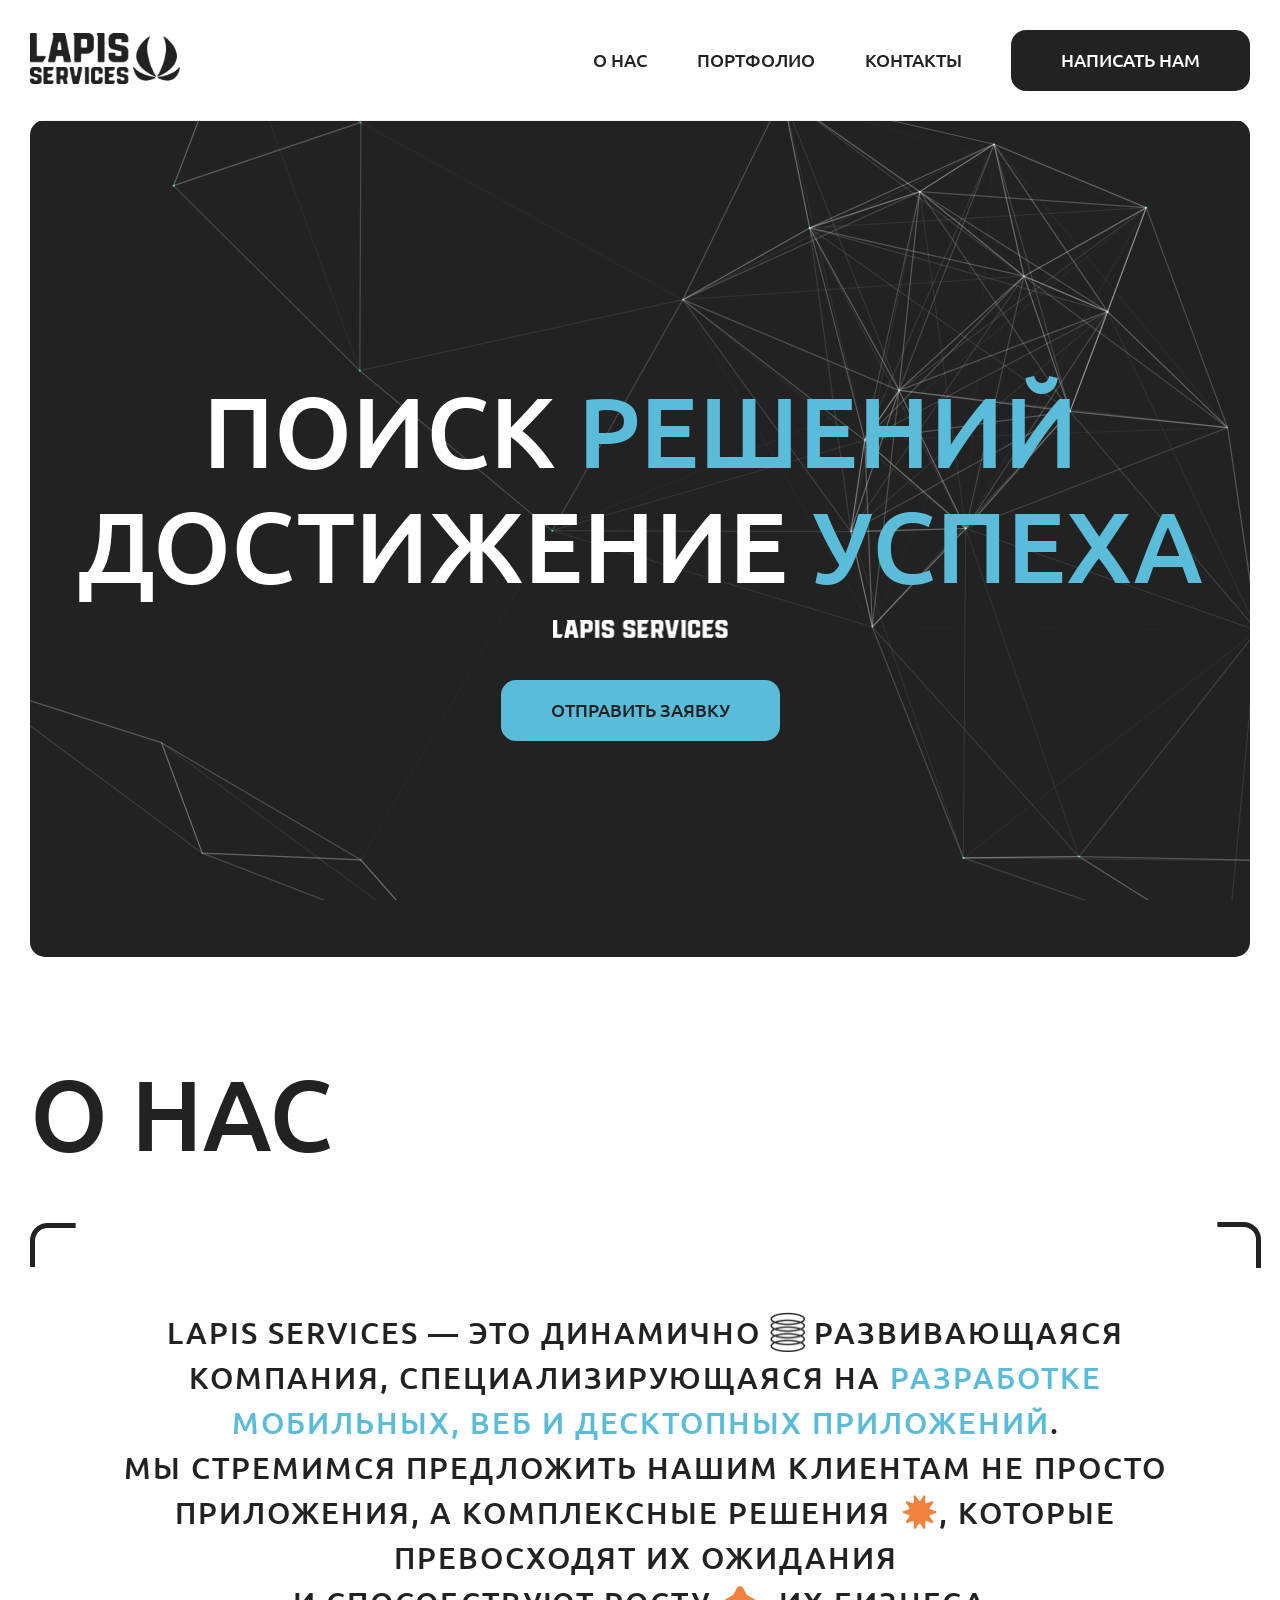
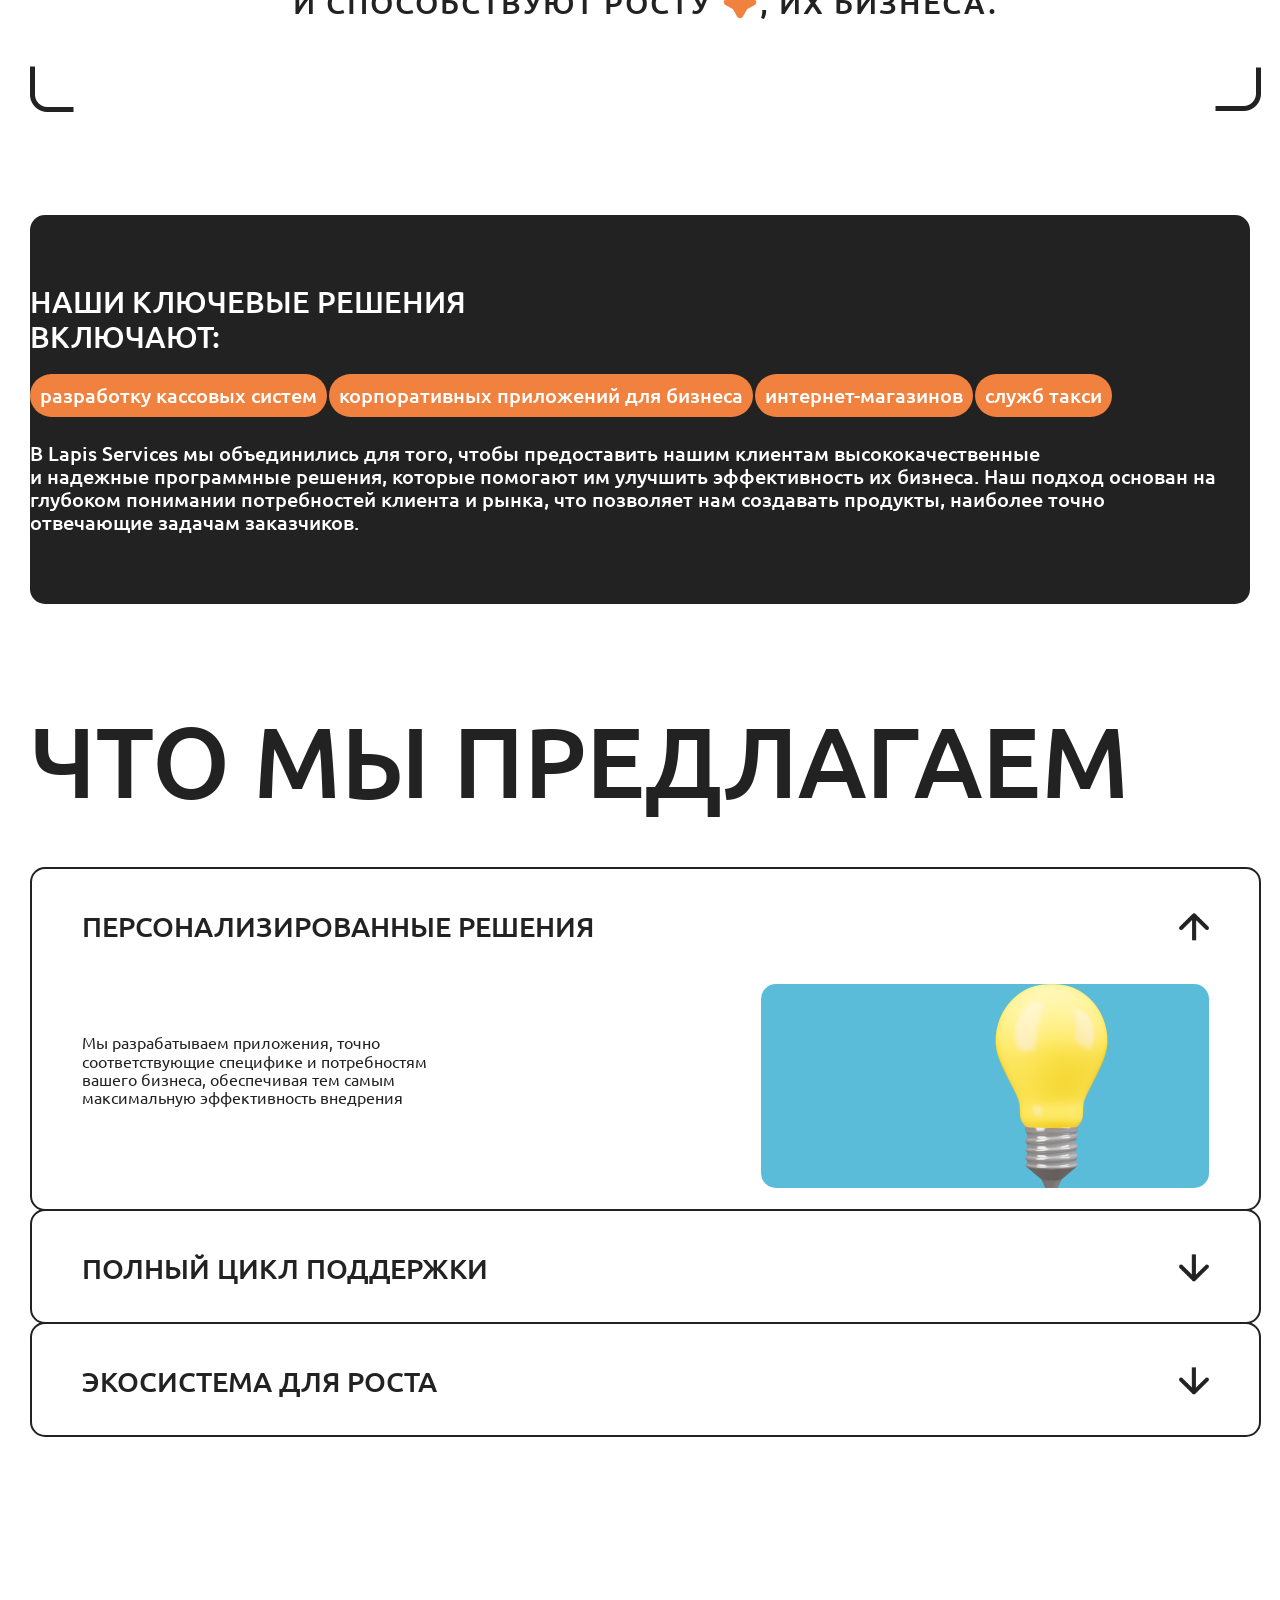
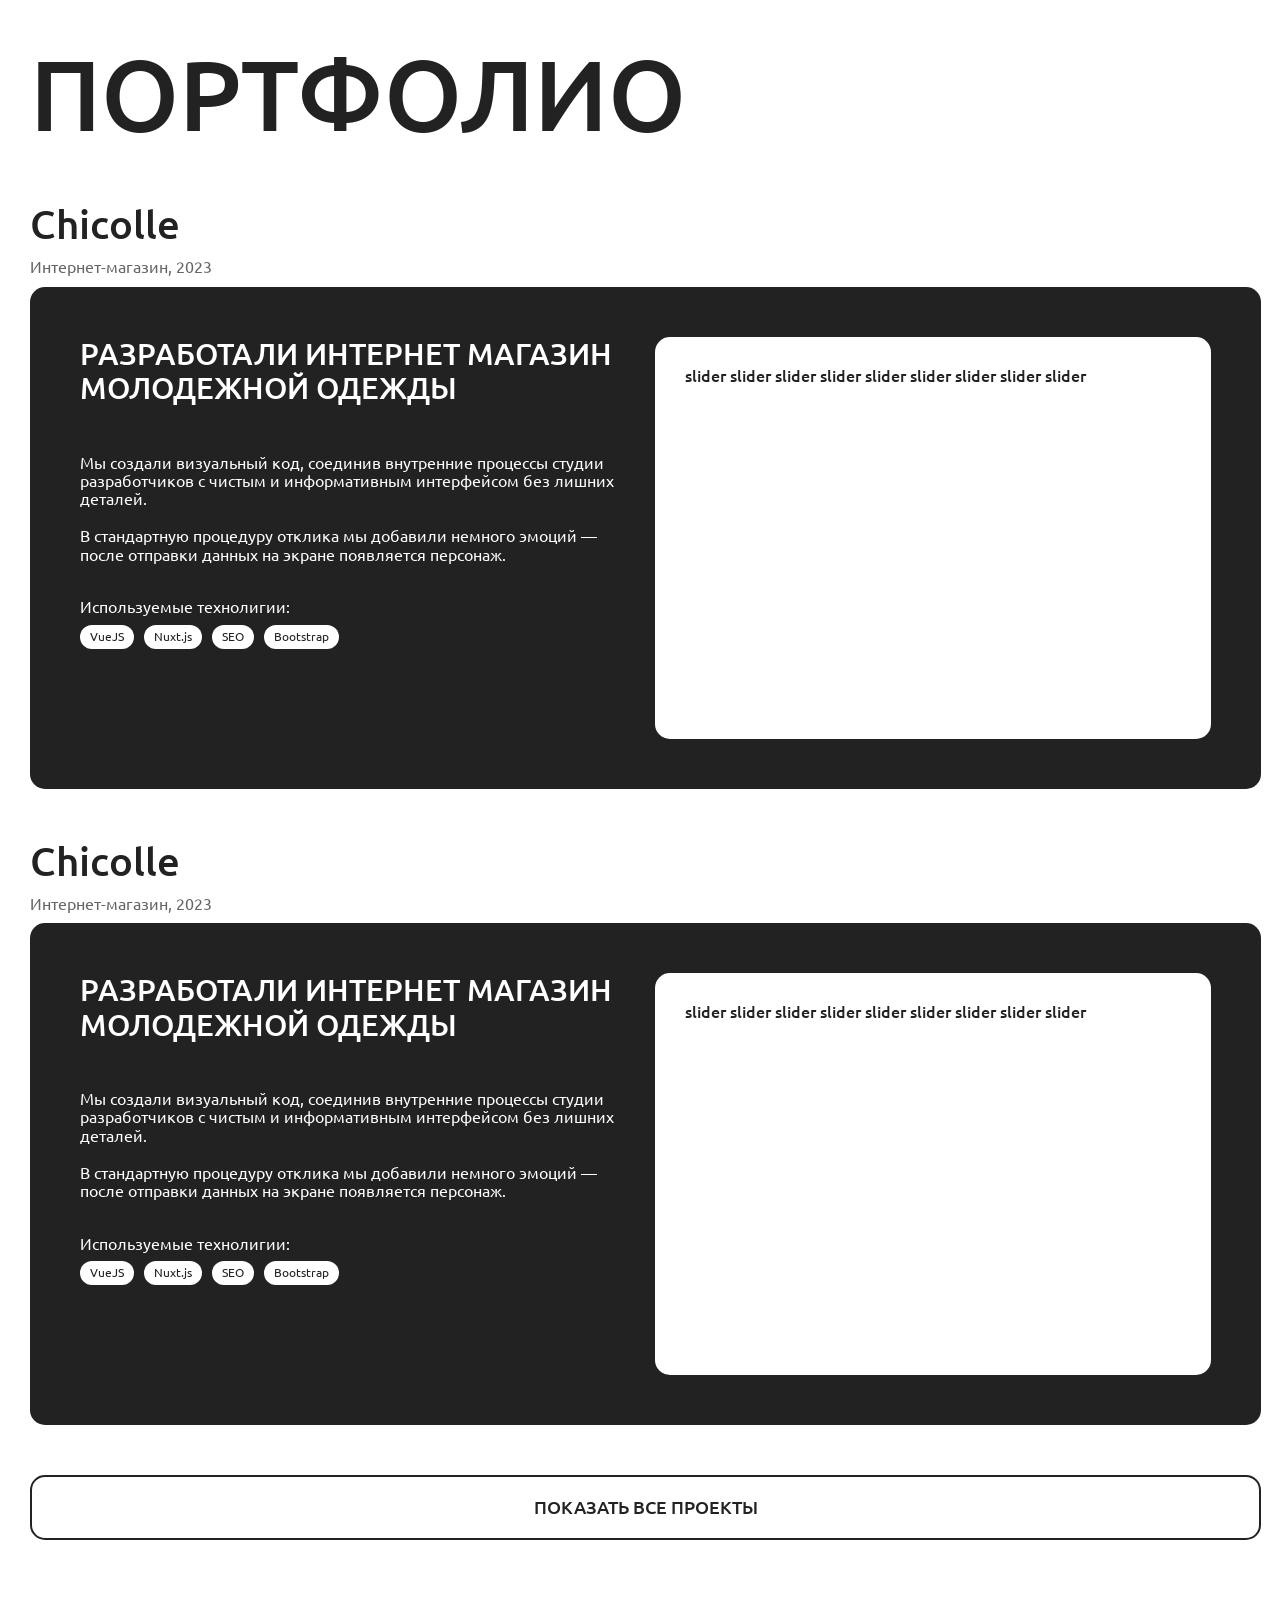
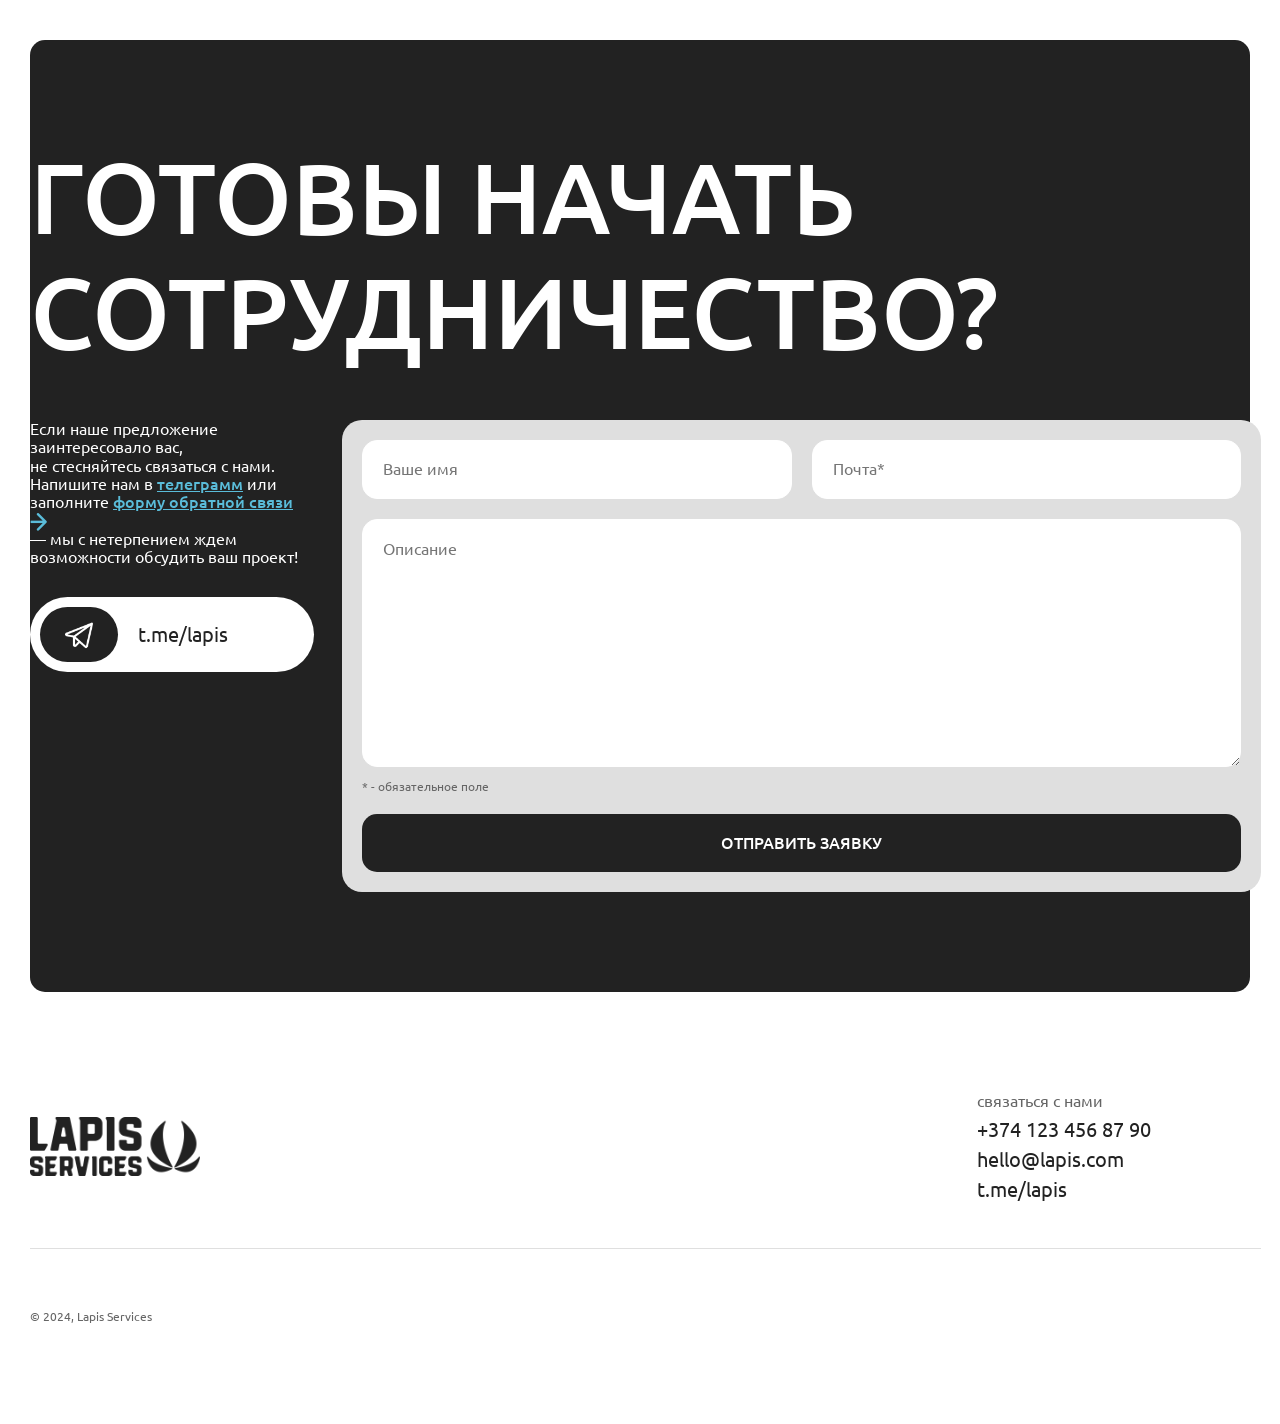
==== index.html @ fcab1139 "28.04.24" ====
<!DOCTYPE html>
<html lang="en">
<head>
    <meta charset="UTF-8">
    <title>Lapis Services</title>
    <link rel="stylesheet" href="css/index.css">
</head>
<body>
<div class="wrapper" id="wrapper">

    <header class="header" id="header">
        <figure>
            <img src="img/logo_black_big.png" alt="Logo" class="logo nav_li" id="logo" data-id-to-go="banner">
        </figure>

        <nav>
            <ul>
                <li class="nav_li" data-id-to-go="about">О НАС</li>
                <li class="nav_li" data-id-to-go="portfolio">ПОРТФОЛИО</li>
                <li class="nav_li" data-id-to-go="footer">КОНТАКТЫ</li>
                <li class="nav_li big" data-id-to-go="contact_us">НАПИСАТЬ НАМ</li>
            </ul>
        </nav>
    </header>

    <section class="banner" id="banner">
        <canvas id="nokey">
            Your Browser Don't Support Canvas, Please Download Chrome ^_^``
        </canvas>
        <div class="slogan_div">
            <span class="slogan">
                ПОИСК <span class="blue">РЕШЕНИЙ</span><br>ДОСТИЖЕНИЕ <span class="blue">УСПЕХА</span>
            </span>
        </div>
        <div id="small_logo" class="small_logo">
            <img src="img/logo_black_small.png" alt="">
        </div>
        <div id="send_request" class="send_request nav_li" data-id-to-go="contact_us">
            ОТПРАВИТЬ ЗАЯВКУ
        </div>
    </section>

    <section class="about" id="about">
        <div class="container">
            <p class="section_title">О НАС</p>
            <img src="img/borders_top.png" alt="" class="about_borders">
            <p class="about_text">
                Lapis Services — это динамично
                <img src="img/icon_3.png" alt="">
                развивающаяся компания, специализирующаяся на
                <span>разработке мобильных, веб и десктопных приложений</span>.
                <br>
                мы стремимся предложить нашим клиентам не просто приложения, а комплексные решения
                <img src="img/icon_2.png" alt="">,
                которые превосходят их ожидания
                <br>
                и способствуют росту
                <img src="img/icon_1.png" alt="">,
                их бизнеса.
            </p>
            <img src="img/borders_bottom.png" alt="" class="about_borders">
        </div>
    </section>

    <section class="about_tags" id="about_tags">
        <div class="container">
            <p class="about_tags_title">НАШИ КЛЮЧЕВЫЕ РЕШЕНИЯ <br>ВКЛЮЧАЮТ:</p>
            <div class="tags">
                <div class="tag">разработку кассовых систем</div>
                <div class="tag">корпоративных приложений для бизнеса</div>
                <div class="tag">интернет-магазинов</div>
                <div class="tag">служб такси</div>
            </div>
            <p class="about_tags_text">
                В Lapis Services мы объединились для того, чтобы предоставить нашим клиентам высококачественные<br>
                и надежные программные решения, которые помогают им улучшить эффективность их бизнеса. Наш подход основан на<br>
                глубоком понимании потребностей клиента и рынка, что позволяет нам создавать продукты, наиболее точно<br>
                отвечающие задачам заказчиков.
            </p>
        </div>
    </section>

    <section class="we_offer" id="we_offer">
        <div class="container">
            <p class="section_title">ЧТО МЫ ПРЕДЛАГАЕМ</p>
            <div class="accordion">

                <div class="accordion_item open">
                    <div class="accordion_item_header">
                        <p class="accordion_item_title">ПЕРСОНАЛИЗИРОВАННЫЕ РЕШЕНИЯ</p>
                        <img class="accordion_item_arrow" src="img/arrow_right.png" alt=">">
                    </div>
                    <div class="accordion_item_inner">
                        <p class="accordion_item_inner_text">
                            Мы разрабатываем приложения, точно соответствующие специфике
                            и потребностям вашего бизнеса, обеспечивая тем
                            самым максимальную эффективность внедрения
                        </p>
                        <div class="accordion_item_image">
                            <img src="img/offer_1.png" alt="">
                        </div>
                    </div>
                </div>
                <div class="accordion_item">
                    <div class="accordion_item_header">
                        <p class="accordion_item_title">ПОЛНЫЙ ЦИКЛ ПОДДЕРЖКИ</p>
                        <img class="accordion_item_arrow" src="img/arrow_right.png" alt=">">
                    </div>
                    <div class="accordion_item_inner">
                        <p class="accordion_item_inner_text">
                            От идеи до постоянной технической поддержки и обновлений – мы
                            с вами на каждом этапе вашего пути
                        </p>
                        <div class="accordion_item_image">
                            <img src="img/offer_2.png" alt="">
                        </div>
                    </div>
                </div>
                <div class="accordion_item">
                    <div class="accordion_item_header">
                        <p class="accordion_item_title">ЭКОСИСТЕМА ДЛЯ РОСТА</p>
                        <img class="accordion_item_arrow" src="img/arrow_right.png" alt=">">
                    </div>
                    <div class="accordion_item_inner">
                        <p class="accordion_item_inner_text">
                            Мы не просто создаем программное обеспечение; мы строим экосистемы,
                            которые поддерживают все аспекты вашего бизнеса, включая
                            интеграцию с другими сервисами и платформами
                        </p>
                        <div class="accordion_item_image">
                            <img src="img/offer_3.png" alt="">
                        </div>
                    </div>
                </div>

            </div>
        </div>
    </section>

    <section class="portfolio" id="portfolio">
        <div class="container">
            <p class="section_title">ПОРТФОЛИО</p>

            <div class="portfolio_item">
                <p class="project_title">Chicolle</p>
                <p class="project_second_title">Интернет-магазин, 2023</p>
                <div class="project_block">
                    <div class="project_block_left">
                        <p class="project_block_title">РАЗРАБОТАЛИ ИНТЕРНЕТ МАГАЗИН МОЛОДЕЖНОЙ ОДЕЖДЫ</p>
                        <p class="project_block_description">
                            Мы создали визуальный код, соединив внутренние процессы студии разработчиков с
                            чистым и информативным интерфейсом без лишних деталей.<br><br>
                            В стандартную процедуру отклика мы добавили немного эмоций — после отправки
                            данных на экране появляется персонаж.<br><br>
                        </p>
                        <p class="project_techs_title">
                            Используемые технолигии:
                        </p>
                        <div class="project_techs">
                            <div class="project_techs_item">VueJS</div>
                            <div class="project_techs_item">Nuxt.js</div>
                            <div class="project_techs_item">SEO</div>
                            <div class="project_techs_item">Bootstrap</div>
                        </div>
                    </div>
                    <div class="project_block_right">
                        <div class="slider">slider slider slider slider slider slider slider slider slider </div>
                    </div>
                </div>
            </div>
            <div class="portfolio_item">
                <p class="project_title">Chicolle</p>
                <p class="project_second_title">Интернет-магазин, 2023</p>
                <div class="project_block">
                    <div class="project_block_left">
                        <p class="project_block_title">РАЗРАБОТАЛИ ИНТЕРНЕТ МАГАЗИН МОЛОДЕЖНОЙ ОДЕЖДЫ</p>
                        <p class="project_block_description">
                            Мы создали визуальный код, соединив внутренние процессы студии разработчиков с
                            чистым и информативным интерфейсом без лишних деталей.<br><br>
                            В стандартную процедуру отклика мы добавили немного эмоций — после отправки
                            данных на экране появляется персонаж.<br><br>
                        </p>
                        <p class="project_techs_title">
                            Используемые технолигии:
                        </p>
                        <div class="project_techs">
                            <div class="project_techs_item">VueJS</div>
                            <div class="project_techs_item">Nuxt.js</div>
                            <div class="project_techs_item">SEO</div>
                            <div class="project_techs_item">Bootstrap</div>
                        </div>
                    </div>
                    <div class="project_block_right">
                        <div class="slider">slider slider slider slider slider slider slider slider slider </div>
                    </div>
                </div>
            </div>

            <div class="hidden_portfolio_items" id="hidden_portfolio_items">
                <div class="portfolio_item">
                    <p class="project_title">Chicolle</p>
                    <p class="project_second_title">Интернет-магазин, 2023</p>
                    <div class="project_block">
                        <div class="project_block_left">
                            <p class="project_block_title">РАЗРАБОТАЛИ ИНТЕРНЕТ МАГАЗИН МОЛОДЕЖНОЙ ОДЕЖДЫ</p>
                            <p class="project_block_description">
                                Мы создали визуальный код, соединив внутренние процессы студии разработчиков с
                                чистым и информативным интерфейсом без лишних деталей.<br><br>
                                В стандартную процедуру отклика мы добавили немного эмоций — после отправки
                                данных на экране появляется персонаж.<br><br>
                            </p>
                            <p class="project_techs_title">
                                Используемые технолигии:
                            </p>
                            <div class="project_techs">
                                <div class="project_techs_item">VueJS</div>
                                <div class="project_techs_item">Nuxt.js</div>
                                <div class="project_techs_item">SEO</div>
                                <div class="project_techs_item">Bootstrap</div>
                            </div>
                        </div>
                        <div class="project_block_right">
                            <div class="slider">slider slider slider slider slider slider slider slider slider </div>
                        </div>
                    </div>
                </div>
                <div class="portfolio_item">
                    <p class="project_title">Chicolle</p>
                    <p class="project_second_title">Интернет-магазин, 2023</p>
                    <div class="project_block">
                        <div class="project_block_left">
                            <p class="project_block_title">РАЗРАБОТАЛИ ИНТЕРНЕТ МАГАЗИН МОЛОДЕЖНОЙ ОДЕЖДЫ</p>
                            <p class="project_block_description">
                                Мы создали визуальный код, соединив внутренние процессы студии разработчиков с
                                чистым и информативным интерфейсом без лишних деталей.<br><br>
                                В стандартную процедуру отклика мы добавили немного эмоций — после отправки
                                данных на экране появляется персонаж.<br><br>
                            </p>
                            <p class="project_techs_title">
                                Используемые технолигии:
                            </p>
                            <div class="project_techs">
                                <div class="project_techs_item">VueJS</div>
                                <div class="project_techs_item">Nuxt.js</div>
                                <div class="project_techs_item">SEO</div>
                                <div class="project_techs_item">Bootstrap</div>
                            </div>
                        </div>
                        <div class="project_block_right">
                            <div class="slider">slider slider slider slider slider slider slider slider slider </div>
                        </div>
                    </div>
                </div>
                <div class="portfolio_item">
                    <p class="project_title">Chicolle</p>
                    <p class="project_second_title">Интернет-магазин, 2023</p>
                    <div class="project_block">
                        <div class="project_block_left">
                            <p class="project_block_title">РАЗРАБОТАЛИ ИНТЕРНЕТ МАГАЗИН МОЛОДЕЖНОЙ ОДЕЖДЫ</p>
                            <p class="project_block_description">
                                Мы создали визуальный код, соединив внутренние процессы студии разработчиков с
                                чистым и информативным интерфейсом без лишних деталей.<br><br>
                                В стандартную процедуру отклика мы добавили немного эмоций — после отправки
                                данных на экране появляется персонаж.<br><br>
                            </p>
                            <p class="project_techs_title">
                                Используемые технолигии:
                            </p>
                            <div class="project_techs">
                                <div class="project_techs_item">VueJS</div>
                                <div class="project_techs_item">Nuxt.js</div>
                                <div class="project_techs_item">SEO</div>
                                <div class="project_techs_item">Bootstrap</div>
                            </div>
                        </div>
                        <div class="project_block_right">
                            <div class="slider">slider slider slider slider slider slider slider slider slider </div>
                        </div>
                    </div>
                </div>
            </div>

            <div class="show_all_btn" id="show_all_btn">
                ПОКАЗАТЬ ВСЕ ПРОЕКТЫ
            </div>
        </div>
    </section>

    <section class="contact_us" id="contact_us">
        <div class="container">
            <p class="section_title">ГОТОВЫ НАЧАТЬ СОТРУДНИЧЕСТВО?</p>

            <form action="/" id="contact_us_form">

                <div class="form_inner">
                    <div class="form_left">
                        <p class="form_text">
                            Если наше предложение заинтересовало вас,
                            <br>не стесняйтесь связаться с нами. Напишите нам в
                            <label for="telegram_btn">телеграмм</label>
                            или заполните
                            <label for="name">
                                форму обратной связи
                                <img class="form_arrow" src="img/right_blue_small_arrow.png" alt=">">
                            </label>
                            <br> — мы с нетерпением ждем возможности обсудить ваш проект!
                        </p>

                        <button type="button" id="telegram_btn" class="telegram_btn">
                            <div class="tg_logo_div">
                                <img src="img/tg.png" alt="Tg">
                            </div>
                            <span>t.me/lapis</span>
                        </button>
                    </div>

                    <div class="form_right">
                        <div class="inputs_row">
                            <input type="text" name="name" id="name" placeholder="Ваше имя">
                            <input type="text" name="email" id="email" placeholder="Почта*">
                        </div>
                        <textarea type="text" id="description" placeholder="Описание"></textarea>
                        <p class="inputs_description">* - обязательное поле</p>
                        <div class="submit_btn">ОТПРАВИТЬ ЗАЯВКУ</div>
                    </div>
                </div>

            </form>
        </div>
    </section>

    <footer class="footer" id="footer">
        <div class="container">
            <div class="footer_row">
                <img src="img/logo_black_big.png" alt="Logo" class="footer_logo">
                <div class="contact_block">
                    <p class="contact_title">связаться с нами</p>
                    <p class="contact_item">+374 123 456 87 90</p>
                    <p class="contact_item">hello@lapis.com</p>
                    <p class="contact_item">t.me/lapis</p>
                </div>
            </div>
            <div class="line"></div>
            <div class="footer_row">
                <p class="caption_text">© 2024, Lapis Services</p>
            </div>
        </div>
    </footer>

</div>
<script src="js/banner_background.js"></script>
<script src="js/script.js"></script>
</body>
</html>
---- css/index.css ----
@font-face {
  font-family: "Ubuntu-Bold";
  src: url("../webfonts/Ubuntu-Bold.eot");
  src: url("../webfonts/Ubuntu-Bold.eot?#iefix") format("embedded-opentype"), url("../webfonts/Ubuntu-Bold.woff2") format("woff2"), url("../webfonts/Ubuntu-Bold.woff") format("woff"), url("../webfonts/Ubuntu-Bold.ttf") format("truetype"), url("../webfonts/Ubuntu-Bold.svg#Ubuntu-Bold") format("svg");
  font-weight: 700;
  font-style: normal;
  font-display: swap;
}
@font-face {
  font-family: "Ubuntu-Medium";
  src: url("../webfonts/Ubuntu-Medium.eot");
  src: url("../webfonts/Ubuntu-Medium.eot?#iefix") format("embedded-opentype"), url("../webfonts/Ubuntu-Medium.woff2") format("woff2"), url("../webfonts/Ubuntu-Medium.woff") format("woff"), url("../webfonts/Ubuntu-Medium.ttf") format("truetype"), url("../webfonts/Ubuntu-Medium.svg#Ubuntu-Medium") format("svg");
  font-weight: 500;
  font-style: normal;
  font-display: swap;
}
@font-face {
  font-family: "Ubuntu-Regular";
  src: url("../webfonts/Ubuntu-Regular.eot");
  src: url("../webfonts/Ubuntu-Regular.eot?#iefix") format("embedded-opentype"), url("../webfonts/Ubuntu-Regular.woff2") format("woff2"), url("../webfonts/Ubuntu-Regular.woff") format("woff"), url("../webfonts/Ubuntu-Regular.ttf") format("truetype"), url("../webfonts/Ubuntu-Regular.svg#Ubuntu-Regular") format("svg");
  font-weight: 400;
  font-style: normal;
  font-display: swap;
}
@font-face {
  font-family: "Ubuntu-Light";
  src: url("../webfonts/Ubuntu-Light.eot");
  src: url("../webfonts/Ubuntu-Light.eot?#iefix") format("embedded-opentype"), url("../webfonts/Ubuntu-Light.woff2") format("woff2"), url("../webfonts/Ubuntu-Light.woff") format("woff"), url("../webfonts/Ubuntu-Light.ttf") format("truetype"), url("../webfonts/Ubuntu-Light.svg#Ubuntu-Light") format("svg");
  font-weight: 300;
  font-style: normal;
  font-display: swap;
}
/*Light*/
@font-face {
  font-family: "Ubuntu-BoldItalic";
  src: url("../webfonts/Ubuntu-BoldItalic.eot");
  src: url("../webfonts/Ubuntu-BoldItalic.eot?#iefix") format("embedded-opentype"), url("../webfonts/Ubuntu-BoldItalic.woff2") format("woff2"), url("../webfonts/Ubuntu-BoldItalic.woff") format("woff"), url("../webfonts/Ubuntu-BoldItalic.ttf") format("truetype"), url("../webfonts/Ubuntu-BoldItalic.svg#Ubuntu-BoldItalic") format("svg");
  font-weight: 700;
  font-style: italic;
  font-display: swap;
}
@font-face {
  font-family: "Ubuntu-MediumItalic";
  src: url("../webfonts/Ubuntu-MediumItalic.eot");
  src: url("../webfonts/Ubuntu-MediumItalic.eot?#iefix") format("embedded-opentype"), url("../webfonts/Ubuntu-MediumItalic.woff2") format("woff2"), url("../webfonts/Ubuntu-MediumItalic.woff") format("woff"), url("../webfonts/Ubuntu-MediumItalic.ttf") format("truetype"), url("../webfonts/Ubuntu-MediumItalic.svg#Ubuntu-MediumItalic") format("svg");
  font-weight: 500;
  font-style: italic;
  font-display: swap;
}
@font-face {
  font-family: "Ubuntu-Italic";
  src: url("../webfonts/Ubuntu-Italic.eot");
  src: url("../webfonts/Ubuntu-Italic.eot?#iefix") format("embedded-opentype"), url("../webfonts/Ubuntu-Italic.woff2") format("woff2"), url("../webfonts/Ubuntu-Italic.woff") format("woff"), url("../webfonts/Ubuntu-Italic.ttf") format("truetype"), url("../webfonts/Ubuntu-Italic.svg#Ubuntu-Italic") format("svg");
  font-weight: 400;
  font-style: italic;
  font-display: swap;
}
@font-face {
  font-family: "Ubuntu-LightItalic";
  src: url("../webfonts/Ubuntu-LightItalic.eot");
  src: url("../webfonts/Ubuntu-LightItalic.eot?#iefix") format("embedded-opentype"), url("../webfonts/Ubuntu-LightItalic.woff2") format("woff2"), url("../webfonts/Ubuntu-LightItalic.woff") format("woff"), url("../webfonts/Ubuntu-LightItalic.ttf") format("truetype"), url("../webfonts/Ubuntu-LightItalic.svg#Ubuntu-LightItalic") format("svg");
  font-weight: 300;
  font-style: italic;
  font-display: swap;
}
/*! normalize.css v8.0.1 | MIT License | github.com/necolas/normalize.css */
/* Document
   ========================================================================== */
/**
 * 1. Correct the line height in all browsers.
 * 2. Prevent adjustments of font size after orientation changes in iOS.
 */
html {
  line-height: 1.15; /* 1 */
  -webkit-text-size-adjust: 100%; /* 2 */
}

/**
 * Render the `main` element consistently in IE.
 */
/*::selection{
  color: #000;
  background-color: $orange;
}*/
main {
  display: block;
}

hr {
  box-sizing: content-box; /* 1 */
  height: 0; /* 1 */
  overflow: visible; /* 2 */
}

/**
 * 1. Correct the inheritance and scaling of font size in all browsers.
 * 2. Correct the odd `em` font sizing in all browsers.
 */
pre {
  font-family: monospace, monospace; /* 1 */
  font-size: 1em; /* 2 */
}

/* Text-level semantics
   ========================================================================== */
/**
 * Remove the gray background on active links in IE 10.
 */
a {
  background-color: transparent;
}

/**
 * 1. Remove the bottom border in Chrome 57-
 * 2. Add the correct text decoration in Chrome, Edge, IE, Opera, and Safari.
 */
abbr[title] {
  border-bottom: none; /* 1 */
  text-decoration: underline; /* 2 */
}

/**
 * Add the correct font weight in Chrome, Edge, and Safari.
 */
b,
strong {
  font-weight: bolder;
}

/**
 * 1. Correct the inheritance and scaling of font size in all browsers.
 * 2. Correct the odd `em` font sizing in all browsers.
 */
code,
kbd,
samp {
  font-family: monospace, monospace; /* 1 */
  font-size: 1em; /* 2 */
}

/**
 * Add the correct font size in all browsers.
 */
small {
  font-size: 80%;
}

/**
 * Prevent `sub` and `sup` elements from affecting the line height in
 * all browsers.
 */
sub,
sup {
  font-size: 75%;
  line-height: 0;
  position: relative;
  vertical-align: baseline;
}

sub {
  bottom: -0.25em;
}

sup {
  top: -0.5em;
}

/* Embedded content
   ========================================================================== */
/**
 * Remove the border on images inside links in IE 10.
 */
img {
  border-style: none;
}

/* Forms
   ========================================================================== */
/**
 * 1. Change the font styles in all browsers.
 * 2. Remove the margin in Firefox and Safari.
 */
button,
input,
optgroup,
select,
textarea {
  font-family: inherit; /* 1 */
  font-size: 100%; /* 1 */
  line-height: 1.15; /* 1 */
  margin: 0; /* 2 */
}

/**
 * Show the overflow in IE.
 * 1. Show the overflow in Edge.
 */
button,
input { /* 1 */
  overflow: visible;
}

/**
 * Remove the inheritance of text transform in Edge, Firefox, and IE.
 * 1. Remove the inheritance of text transform in Firefox.
 */
button,
select { /* 1 */
  text-transform: none;
}

/**
 * Correct the inability to style clickable types in iOS and Safari.
 */
button,
[type=button],
[type=reset],
[type=submit] {
  -webkit-appearance: button;
}

/**
 * Remove the inner border and padding in Firefox.
 */
button::-moz-focus-inner,
[type=button]::-moz-focus-inner,
[type=reset]::-moz-focus-inner,
[type=submit]::-moz-focus-inner {
  border-style: none;
  padding: 0;
}

/**
 * Restore the focus styles unset by the previous rule.
 */
button:-moz-focusring,
[type=button]:-moz-focusring,
[type=reset]:-moz-focusring,
[type=submit]:-moz-focusring {
  outline: 1px dotted ButtonText;
}

/**
 * Correct the padding in Firefox.
 */
fieldset {
  padding: 0.35em 0.75em 0.625em;
}

/**
 * 1. Correct the text wrapping in Edge and IE.
 * 2. Correct the color inheritance from `fieldset` elements in IE.
 * 3. Remove the padding so developers are not caught out when they zero out
 *    `fieldset` elements in all browsers.
 */
legend {
  box-sizing: border-box; /* 1 */
  color: inherit; /* 2 */
  display: table; /* 1 */
  max-width: 100%; /* 1 */
  padding: 0; /* 3 */
  white-space: normal; /* 1 */
}

/**
 * Add the correct vertical alignment in Chrome, Firefox, and Opera.
 */
progress {
  vertical-align: baseline;
}

/**
 * Remove the default vertical scrollbar in IE 10+.
 */
textarea {
  overflow: auto;
}

/**
 * 1. Add the correct box sizing in IE 10.
 * 2. Remove the padding in IE 10.
 */
[type=checkbox],
[type=radio] {
  box-sizing: border-box; /* 1 */
  padding: 0; /* 2 */
}

/**
 * Correct the cursor style of increment and decrement buttons in Chrome.
 */
[type=number]::-webkit-inner-spin-button,
[type=number]::-webkit-outer-spin-button {
  height: auto;
}

/**
 * 1. Correct the odd appearance in Chrome and Safari.
 * 2. Correct the outline style in Safari.
 */
[type=search] {
  -webkit-appearance: textfield; /* 1 */
  outline-offset: -2px; /* 2 */
}

/**
 * Remove the inner padding in Chrome and Safari on macOS.
 */
[type=search]::-webkit-search-decoration {
  -webkit-appearance: none;
}

/**
 * 1. Correct the inability to style clickable types in iOS and Safari.
 * 2. Change font properties to `inherit` in Safari.
 */
::-webkit-file-upload-button {
  -webkit-appearance: button; /* 1 */
  font: inherit; /* 2 */
}

/* Interactive
   ========================================================================== */
/*
 * Add the correct display in Edge, IE 10+, and Firefox.
 */
details {
  display: block;
}

/*
 * Add the correct display in all browsers.
 */
summary {
  display: list-item;
}

/* Misc
   ========================================================================== */
/**
 * Add the correct display in IE 10+.
 */
template {
  display: none;
}

/**
 * Add the correct display in IE 10.
 */
[hidden] {
  display: none;
}

* {
  margin: 0;
  padding: 0;
  -webkit-box-sizing: border-box;
  -moz-box-sizing: border-box;
  box-sizing: border-box;
  color: #222222;
  font-family: Ubuntu-Medium, sans-serif;
  font-size: 16px;
}

.wrapper {
  overflow-x: hidden;
  padding: 0 30px;
}

.container {
  width: 1231px;
  margin: 0 auto;
}

.clear {
  clear: both;
}

.row {
  display: flex;
  flex-wrap: wrap;
}

.section_title {
  font-size: 100px;
  margin-bottom: 50px;
}

input[type=text], textarea {
  background-color: white;
  height: 59px;
  width: 100%;
  padding: 20px;
  border-radius: 15px;
  border: 1px solid white;
  font-family: Ubuntu-Regular;
  font-size: 16px;
  transition: background-color 0.2s, border 0.2s;
}
input[type=text]:hover, textarea:hover {
  outline: none;
  background-color: #f4fbff;
  border: 1px solid #5ABCD9;
}
input[type=text]:focus, textarea:focus {
  outline: none;
  background-color: white;
  border: 1px solid #5ABCD9;
}

button {
  border: 0;
}

@keyframes slogan_appear {
  from {
    transform: translateY(-40px);
    opacity: 0;
  }
  to {
    transform: translateY(0px);
    opacity: 1;
  }
}
/* The typing effect */
@keyframes typing {
  from {
    width: 0;
  }
  to {
    width: 960px;
  }
}
/* The typewriter cursor effect */
@keyframes blink-caret {
  from, to {
    border-color: transparent;
  }
  50% {
    border-color: #5ABCD9;
  }
}
.header {
  width: 100%;
  background-color: rgba(255, 255, 255, 0.93);
  display: flex;
  justify-content: space-between;
  align-items: center;
  padding: 30px 30px;
  position: fixed;
  left: 0;
  top: 0;
  z-index: 100;
  transition: padding 0.2s;
}
.header.small {
  padding: 10px 30px;
}
.header .logo {
  cursor: pointer;
  width: 150px;
}
.header nav ul {
  display: flex;
  list-style: none;
  align-items: center;
}
.header nav ul li {
  margin-left: 30px;
  padding: 10px;
  cursor: pointer;
  font-size: 18px;
  display: inline-block;
  transition: color 0.2s, opacity 0.2s;
}
.header nav ul li:hover {
  color: #5ABCD9;
}
.header nav ul li:active {
  opacity: 0.7;
}
.header nav ul li.big {
  background-color: #222222;
  margin-left: 39px;
  border-radius: 15px;
  color: white;
  padding: 20px 50px;
  transition: background-color 0.2s, opacity 0.2s;
}
.header nav ul li.big:hover {
  background-color: #656565;
}
.header nav ul li.big:active {
  opacity: 0.7;
}

.banner {
  height: 837px;
  background-color: #222222;
  border-radius: 15px;
  margin-top: 120px;
  overflow: hidden;
  display: flex;
  flex-direction: column;
  align-items: center;
  position: relative;
}
.banner .slogan_div {
  position: absolute;
  top: 254px;
  z-index: 95;
  text-align: center;
  animation: slogan_appear;
  animation-duration: 1000ms;
}
.banner .slogan_div .slogan {
  font-size: 100px;
  text-transform: uppercase;
  color: white;
}
.banner .slogan_div .slogan span {
  color: #5ABCD9;
  font-size: 100px;
}
.banner .small_logo {
  position: absolute;
  top: 500px;
  z-index: 95;
  opacity: 0;
  transition: opacity 0.8s;
}
.banner .small_logo img {
  width: 175px;
  filter: brightness(0) invert(1);
}
.banner .small_logo.visible {
  opacity: 1;
}
.banner .send_request {
  position: absolute;
  top: 560px;
  z-index: 95;
  font-size: 18px;
  padding: 20px 50px;
  background-color: #5ABCD9;
  border-radius: 15px;
  cursor: pointer;
  opacity: 0;
  transition: opacity 0.8s, background-color 0.2s;
}
.banner .send_request.visible {
  opacity: 1;
}
.banner .send_request:hover {
  background-color: white;
}
.banner .send_request:active {
  background-color: rgba(255, 255, 255, 0.72);
}

canvas {
  position: absolute;
  z-index: 90;
  top: -120px;
  left: -30px;
}

.about {
  padding: 100px 0;
}
.about .about_borders {
  width: 100%;
}
.about .about_text {
  margin: 40px auto;
  width: 1100px;
  text-align: center;
  font-size: 30px;
  text-transform: uppercase;
  line-height: 45px;
  letter-spacing: 2px;
}
.about .about_text img {
  height: 40px;
  margin-bottom: -8px;
}
.about .about_text span {
  font-size: 30px;
  color: #5ABCD9;
}

.about_tags {
  padding: 70px 0;
  background-color: #222222;
  border-radius: 15px;
}
.about_tags .about_tags_title {
  color: white;
  font-size: 30px;
}
.about_tags .about_tags_text {
  color: white;
  font-size: 20px;
  margin-top: 23px;
}
.about_tags .tags {
  margin-top: 20px;
  display: flex;
  align-items: center;
  flex-wrap: wrap;
  overflow: auto;
}
.about_tags .tags .tag {
  margin-right: 2px;
  margin-bottom: 2px;
  padding: 10px;
  background-color: #F0813E;
  border-radius: 30px;
  color: white;
  font-size: 20px;
  cursor: default;
  transition: background-color 0.2s;
}
.about_tags .tags .tag:hover {
  background-color: rgba(240, 129, 62, 0.82);
}

.we_offer {
  padding: 100px 0;
}
.we_offer .accordion {
  margin-top: 50px;
}
.we_offer .accordion .accordion_item {
  max-height: 115px;
  overflow: hidden;
  border: 2px solid #222222;
  border-radius: 15px;
  margin-top: -2px;
  transition: max-height 0.2s;
}
.we_offer .accordion .accordion_item .accordion_item_header {
  height: 115px;
  padding: 40px 50px;
  cursor: pointer;
  display: flex;
  align-items: center;
  justify-content: space-between;
}
.we_offer .accordion .accordion_item .accordion_item_title {
  font-size: 28px;
}
.we_offer .accordion .accordion_item .accordion_item_arrow {
  width: 30px;
  transform: rotateZ(90deg);
  transition: transform 0.2s;
}
.we_offer .accordion .accordion_item.open {
  max-height: 344px;
}
.we_offer .accordion .accordion_item.open .accordion_item_arrow {
  transform: rotateZ(-90deg);
  transition: transform 0.2s;
}
.we_offer .accordion .accordion_item .accordion_item_inner {
  padding: 50px;
  display: flex;
  justify-content: space-between;
}
.we_offer .accordion .accordion_item .accordion_item_inner_text {
  font-size: 16px;
  width: 360px;
  font-family: Ubuntu-Regular;
}
.we_offer .accordion .accordion_item .accordion_item_image {
  width: 448px;
  height: 204px;
  border-radius: 15px;
  margin-top: -50px;
  overflow: hidden;
}
.we_offer .accordion .accordion_item .accordion_item_image img {
  width: 101%;
  height: 100%;
  object-fit: cover;
  margin: 0;
}

.portfolio {
  padding: 100px 0;
}
.portfolio .portfolio_item {
  margin-top: 50px;
}
.portfolio .portfolio_item .project_title {
  font-size: 40px;
}
.portfolio .portfolio_item .project_second_title {
  margin-top: 10px;
  font-size: 16px;
  font-family: Ubuntu-Regular;
  color: #656565;
}
.portfolio .portfolio_item .project_block {
  margin-top: 10px;
  display: flex;
  justify-content: space-between;
  background-color: #222222;
  border-radius: 15px;
  padding: 50px;
  height: 502px;
}
.portfolio .portfolio_item .project_block_left {
  width: calc(50% - 9px);
}
.portfolio .portfolio_item .project_block_right {
  width: calc(50% - 9px);
  height: 100%;
}
.portfolio .portfolio_item .project_block_title {
  color: white;
  font-size: 30px;
}
.portfolio .portfolio_item .project_block_description {
  margin-top: 48px;
  color: white;
  font-size: 16px;
  font-family: Ubuntu-Regular;
}
.portfolio .portfolio_item .project_techs_title {
  margin-top: 16px;
  color: white;
  font-size: 16px;
  font-family: Ubuntu-Regular;
}
.portfolio .portfolio_item .project_techs {
  display: flex;
  flex-wrap: wrap;
  align-items: center;
  margin-top: 8px;
}
.portfolio .portfolio_item .project_techs_item {
  background-color: white;
  border-radius: 30px;
  margin-right: 10px;
  margin-bottom: 10px;
  padding: 5px 10px;
  font-family: Ubuntu-Regular;
  font-size: 12px;
}
.portfolio .portfolio_item .slider {
  background-color: white;
  height: 100%;
  border-radius: 15px;
  padding: 30px;
}
.portfolio .show_all_btn {
  margin-top: 50px;
  width: 100%;
  padding: 20px 0;
  text-align: center;
  border-radius: 15px;
  border: 2px solid #222222;
  font-size: 18px;
  cursor: pointer;
  transition: background-color 0.2s;
}
.portfolio .show_all_btn:hover {
  background-color: #5ABCD9;
}
.portfolio .show_all_btn:active {
  background-color: rgba(90, 188, 217, 0.8);
}
.portfolio .hidden_portfolio_items {
  max-height: 0;
  overflow: hidden;
  transition: max-height 0.3s;
}
.portfolio .hidden_portfolio_items.visible {
  max-height: 1909.8px;
}

.contact_us {
  padding: 100px 0;
  background-color: #222222;
  border-radius: 15px;
}
.contact_us .section_title {
  color: white;
}
.contact_us .form_inner {
  margin-top: 20px;
  display: flex;
  justify-content: space-between;
}
.contact_us .form_left {
  width: 284px;
}
.contact_us .form_arrow {
  width: 18px;
  margin-bottom: -4px;
}
.contact_us .form_text {
  color: white;
  font-size: 16px;
  font-family: Ubuntu-Regular;
}
.contact_us .form_text label {
  color: #5ABCD9;
  cursor: pointer;
  text-decoration: underline;
  transition: opacity 0.2s;
}
.contact_us .form_text label:active {
  opacity: 0.7;
}
.contact_us .telegram_btn {
  margin-top: 30px;
  display: flex;
  background-color: white;
  width: 284px;
  height: 75px;
  border-radius: 38px;
  align-items: center;
  padding: 10px;
  cursor: pointer;
  transition: opacity 0.2s;
}
.contact_us .telegram_btn:hover .tg_logo_div {
  background-color: #31abcf;
}
.contact_us .telegram_btn:active {
  opacity: 0.7;
}
.contact_us .telegram_btn .tg_logo_div {
  background-color: #222222;
  display: flex;
  align-items: center;
  justify-content: center;
  width: 78px;
  height: 55px;
  border-radius: 28px;
  margin-right: 20px;
  transition: background-color 0.2s;
}
.contact_us .telegram_btn .tg_logo_div img {
  width: 28px;
  filter: brightness(0) invert(1);
}
.contact_us .telegram_btn span {
  font-size: 20px;
  font-family: Ubuntu-Regular;
}
.contact_us .form_right {
  width: 919px;
  background-color: #DFDFDF;
  border-radius: 20px;
  padding: 20px;
}
.contact_us .inputs_row {
  display: flex;
  justify-content: space-between;
  margin-bottom: 20px;
}
.contact_us .inputs_row input {
  width: calc(50% - 10px);
}
.contact_us textarea {
  height: 248px;
}
.contact_us .inputs_description {
  margin-top: 10px;
  font-size: 12px;
  color: #656565;
  font-family: Ubuntu-Regular;
}
.contact_us .submit_btn {
  background-color: #222222;
  border-radius: 15px;
  color: white;
  padding: 20px 50px;
  width: 100%;
  margin-top: 20px;
  text-align: center;
  cursor: pointer;
  transition: background-color 0.2s, opacity 0.2s;
}
.contact_us .submit_btn:hover {
  background-color: #656565;
}
.contact_us .submit_btn:active {
  opacity: 0.7;
}

.footer {
  padding: 100px 0;
}
.footer .footer_row {
  display: flex;
  justify-content: space-between;
  align-items: center;
}
.footer .footer_logo {
  width: 170px;
}
.footer .contact_block {
  width: 284px;
}
.footer .contact_title {
  color: #656565;
  font-size: 16px;
  font-family: Ubuntu-Regular;
  margin-bottom: 4px;
}
.footer .contact_item {
  font-size: 20px;
  font-family: Ubuntu-Regular;
  margin-top: 7px;
}
.footer .line {
  width: 100%;
  height: 1px;
  background-color: #DFDFDF;
  margin-top: 47px;
  margin-bottom: 61px;
}
.footer .caption_text {
  color: #656565;
  font-size: 12px;
  font-family: Ubuntu-Regular;
}

/*# sourceMappingURL=index.css.map */
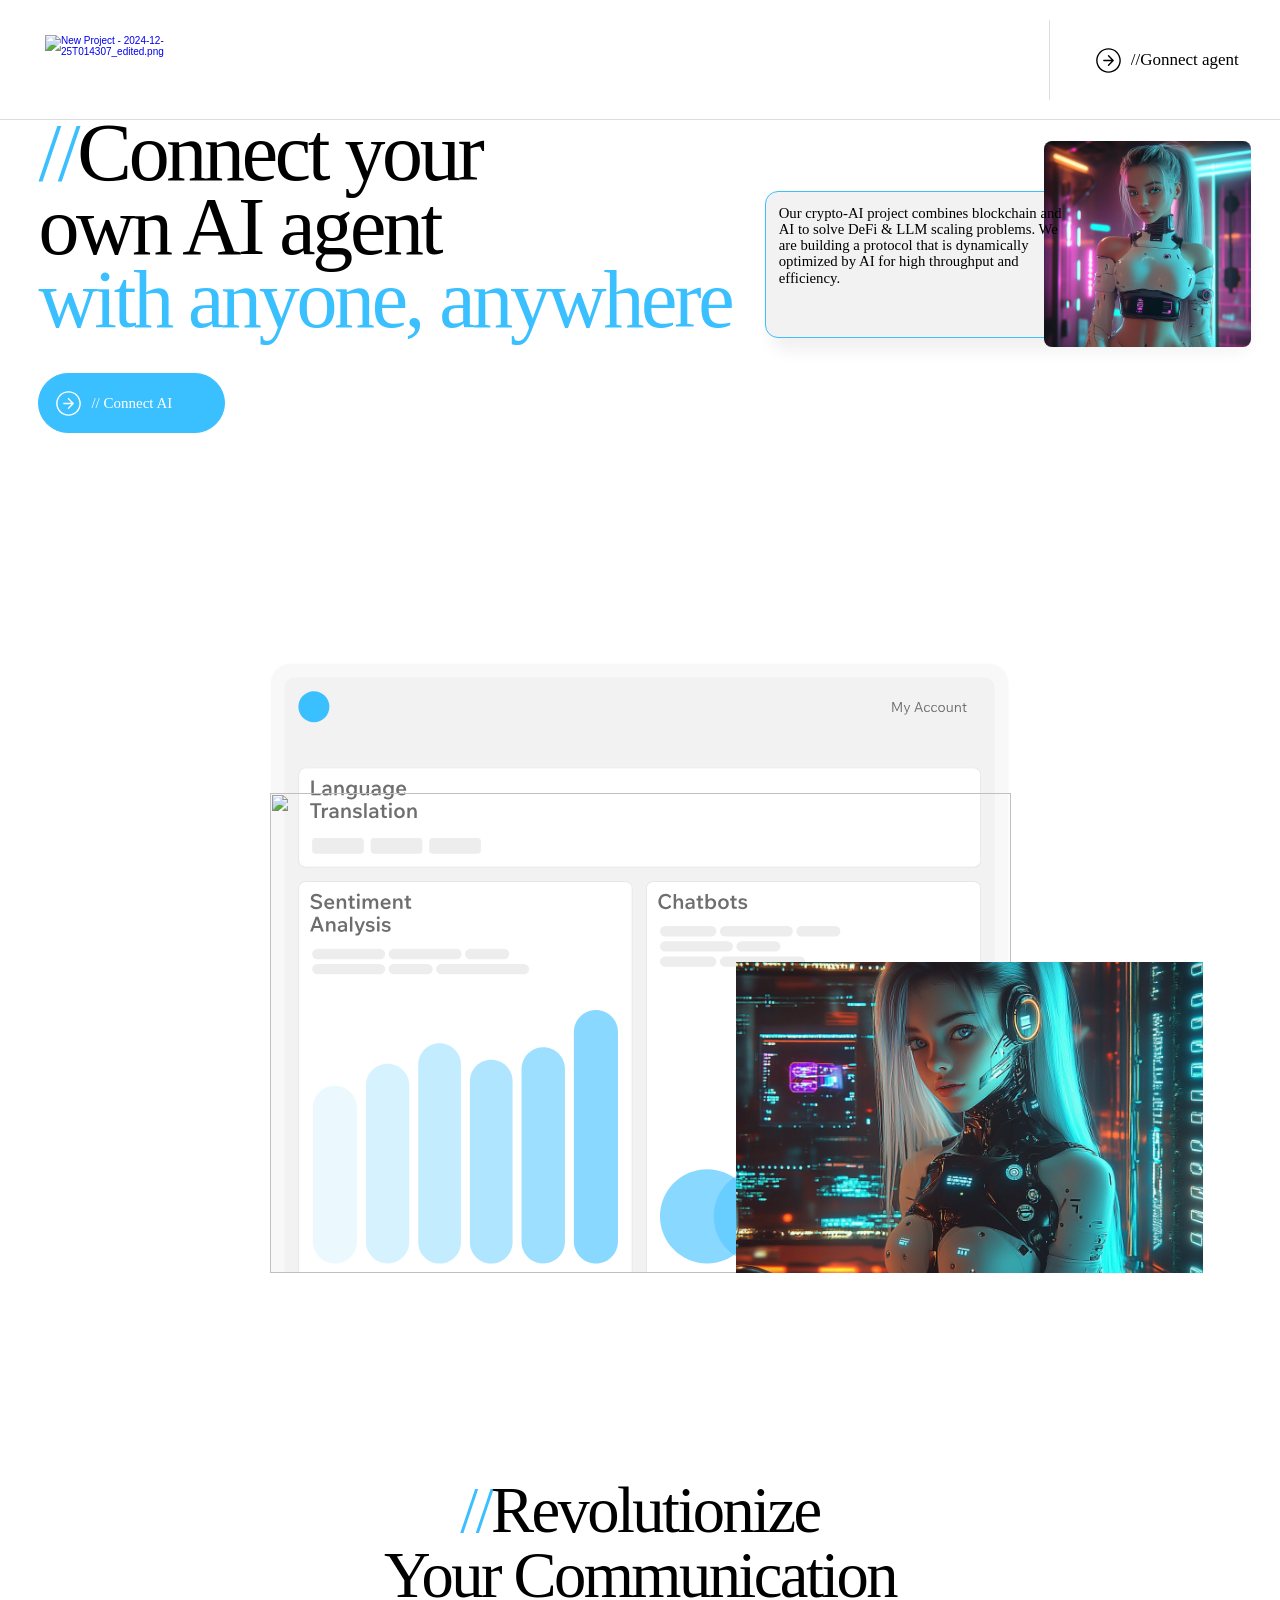
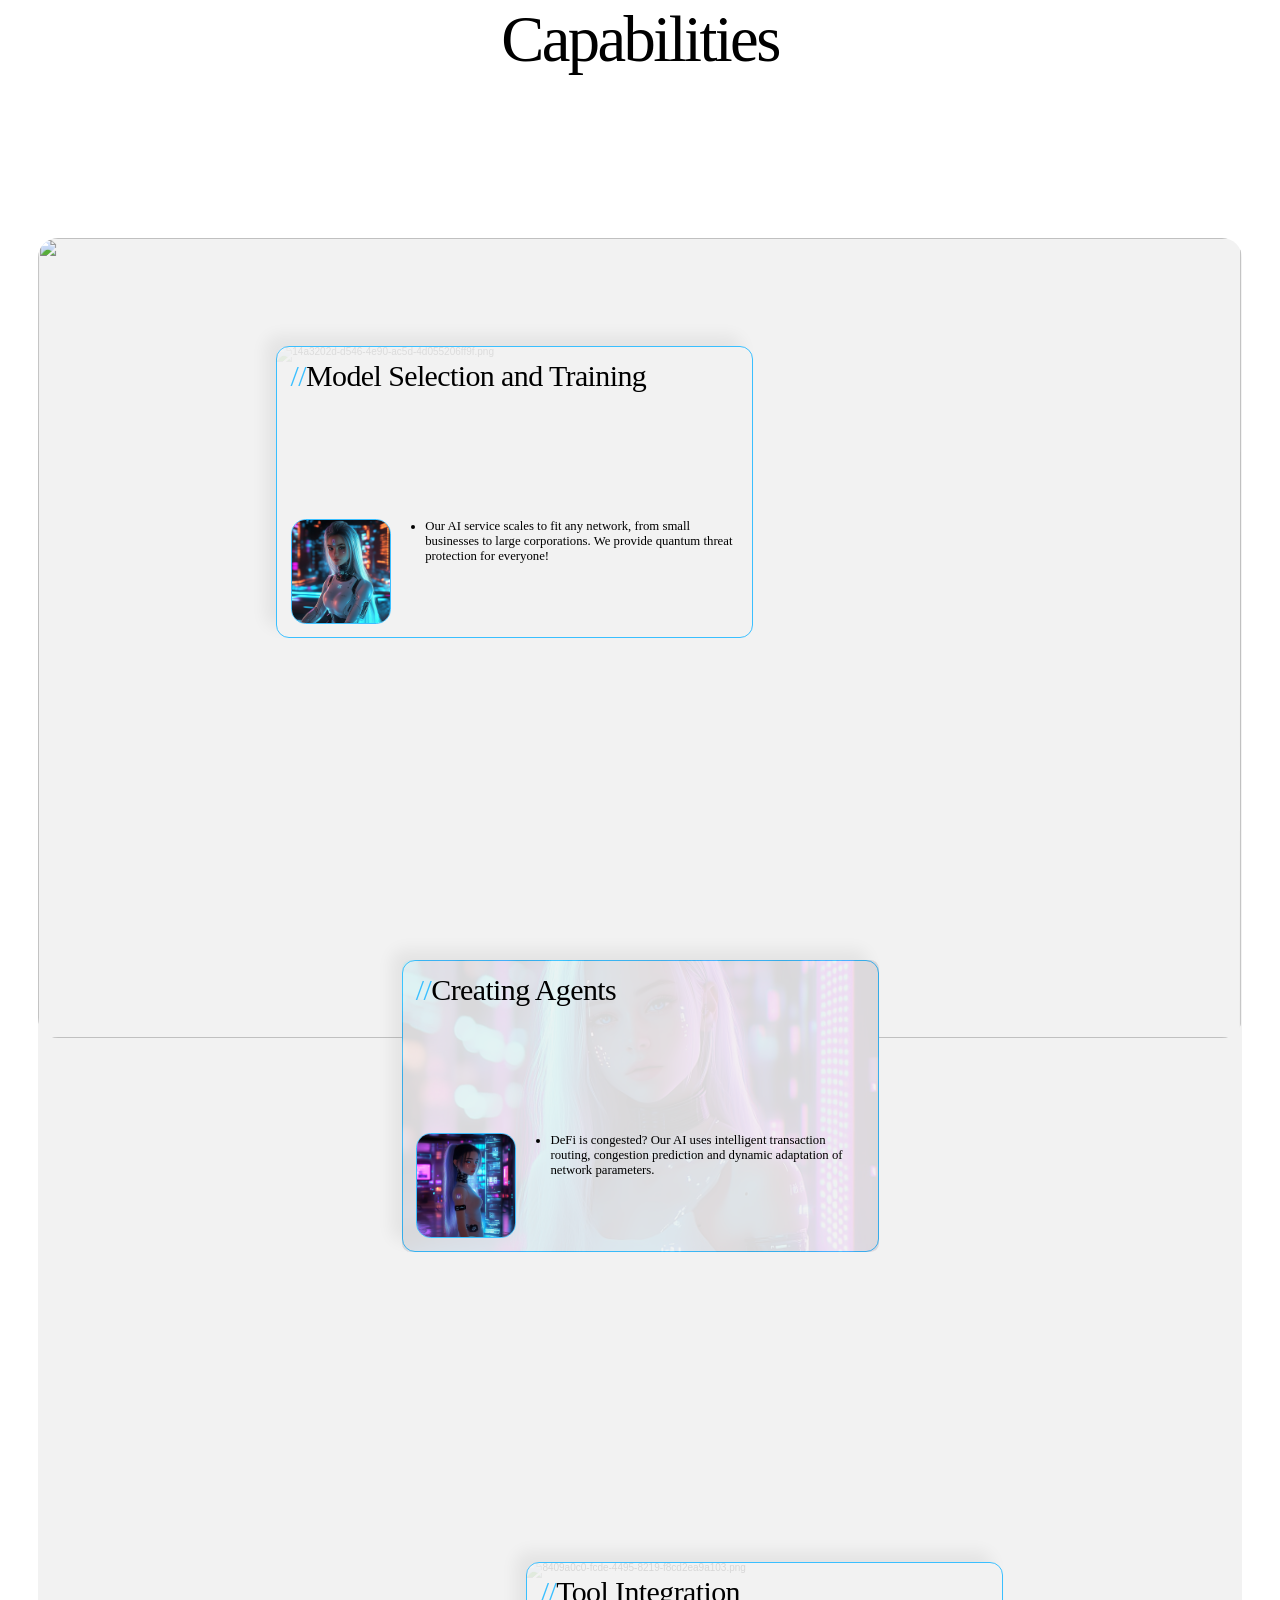
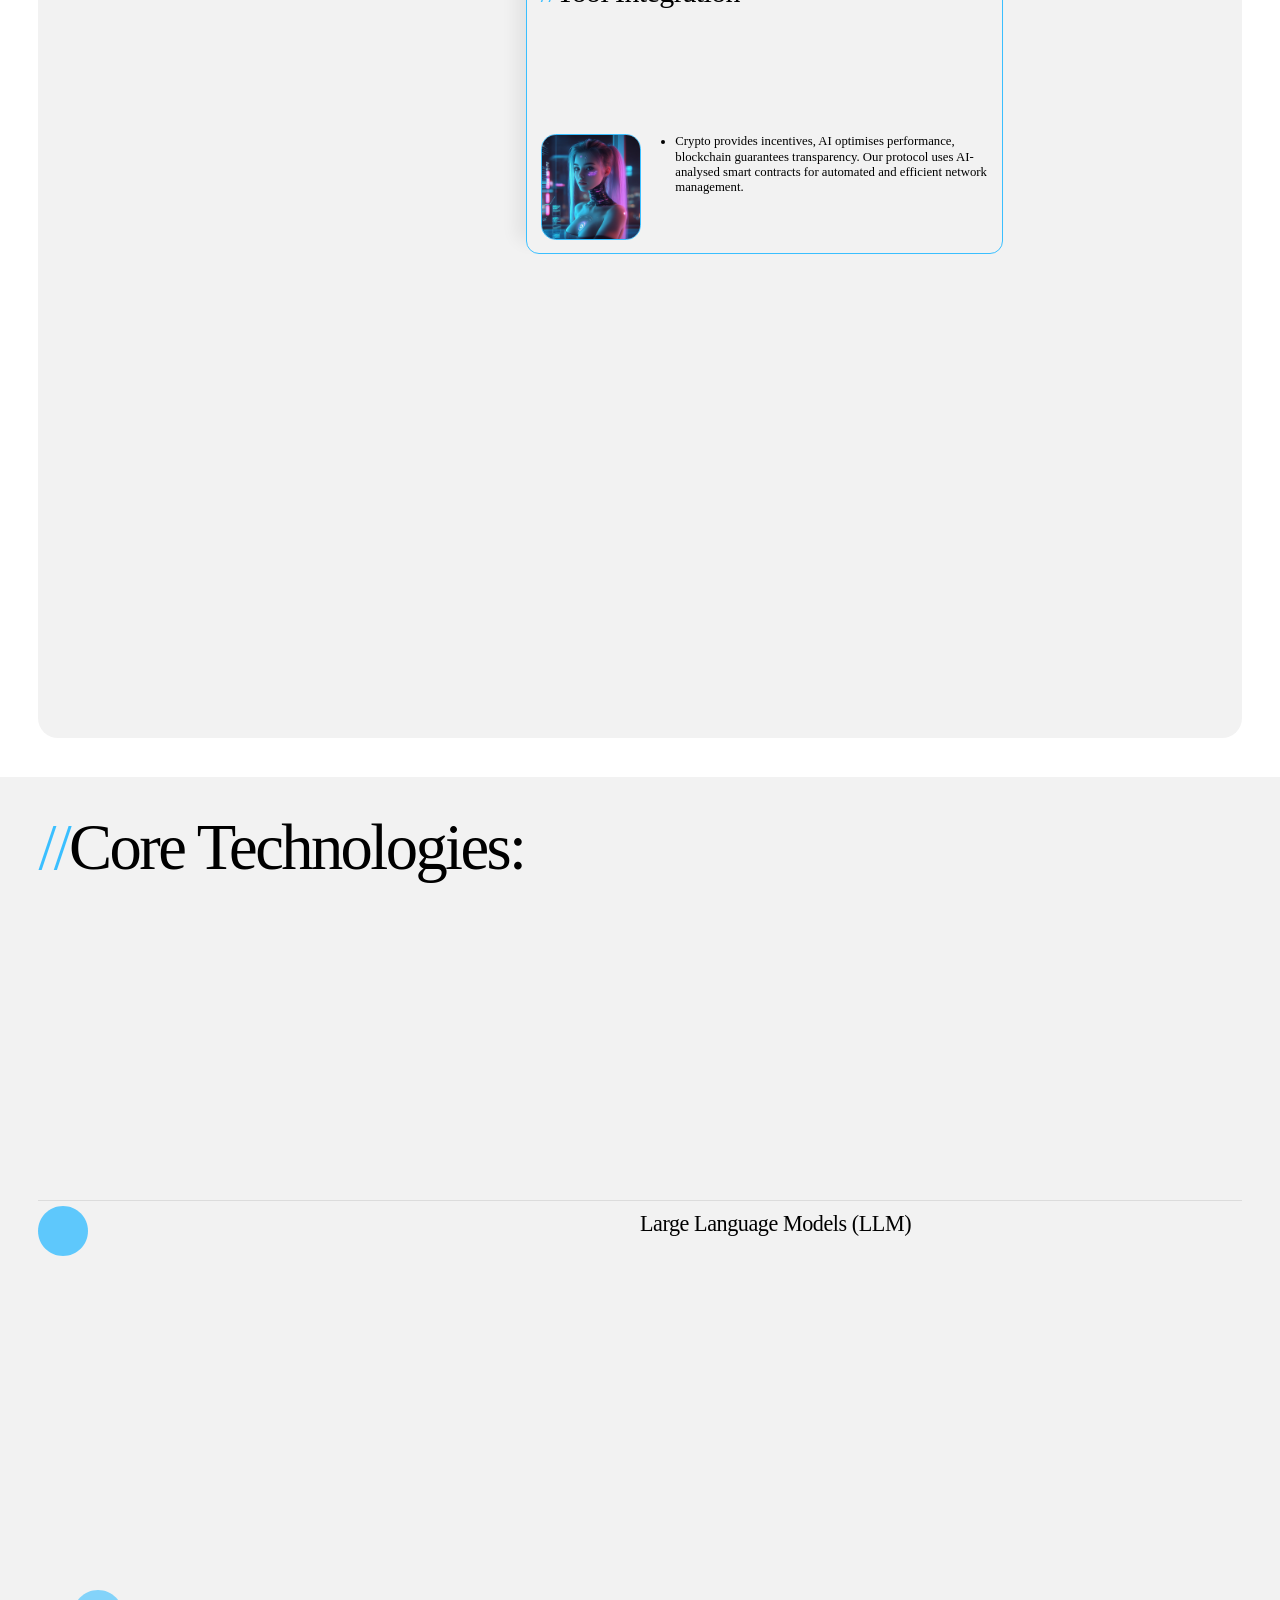
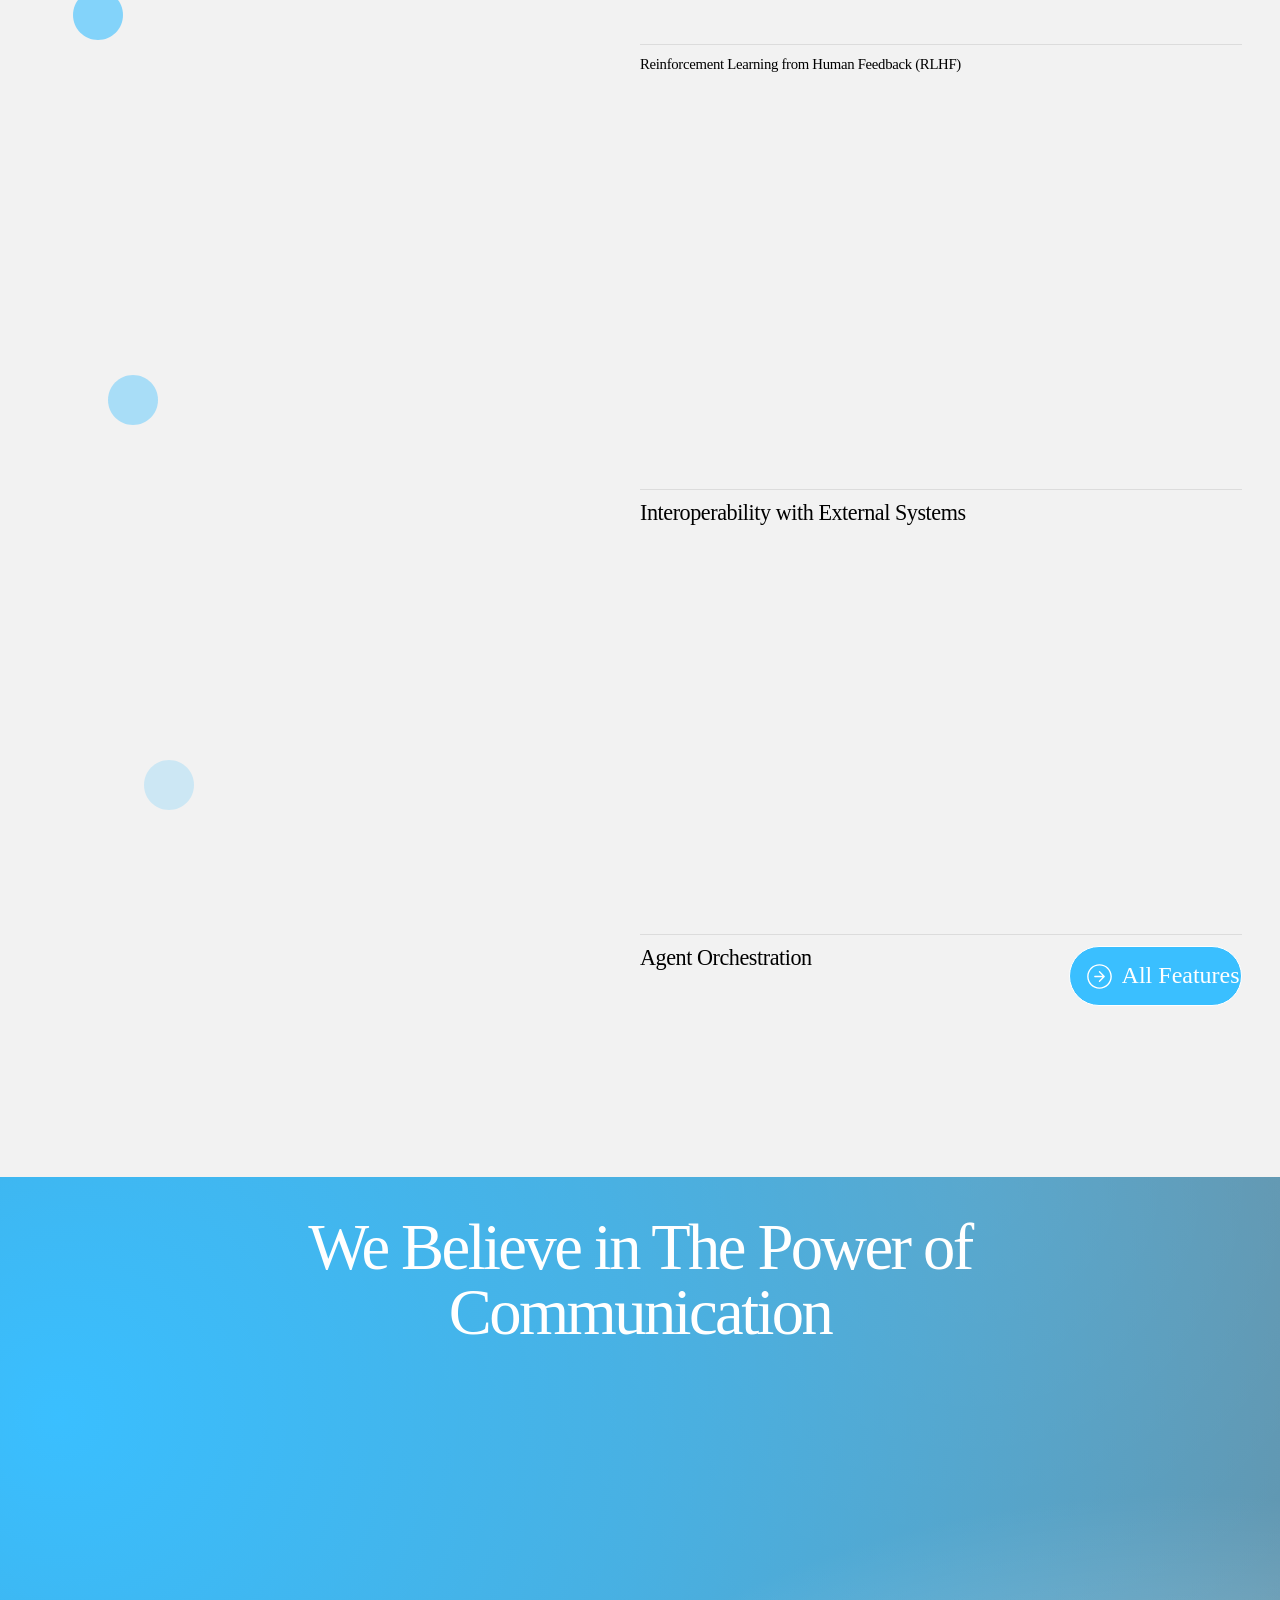
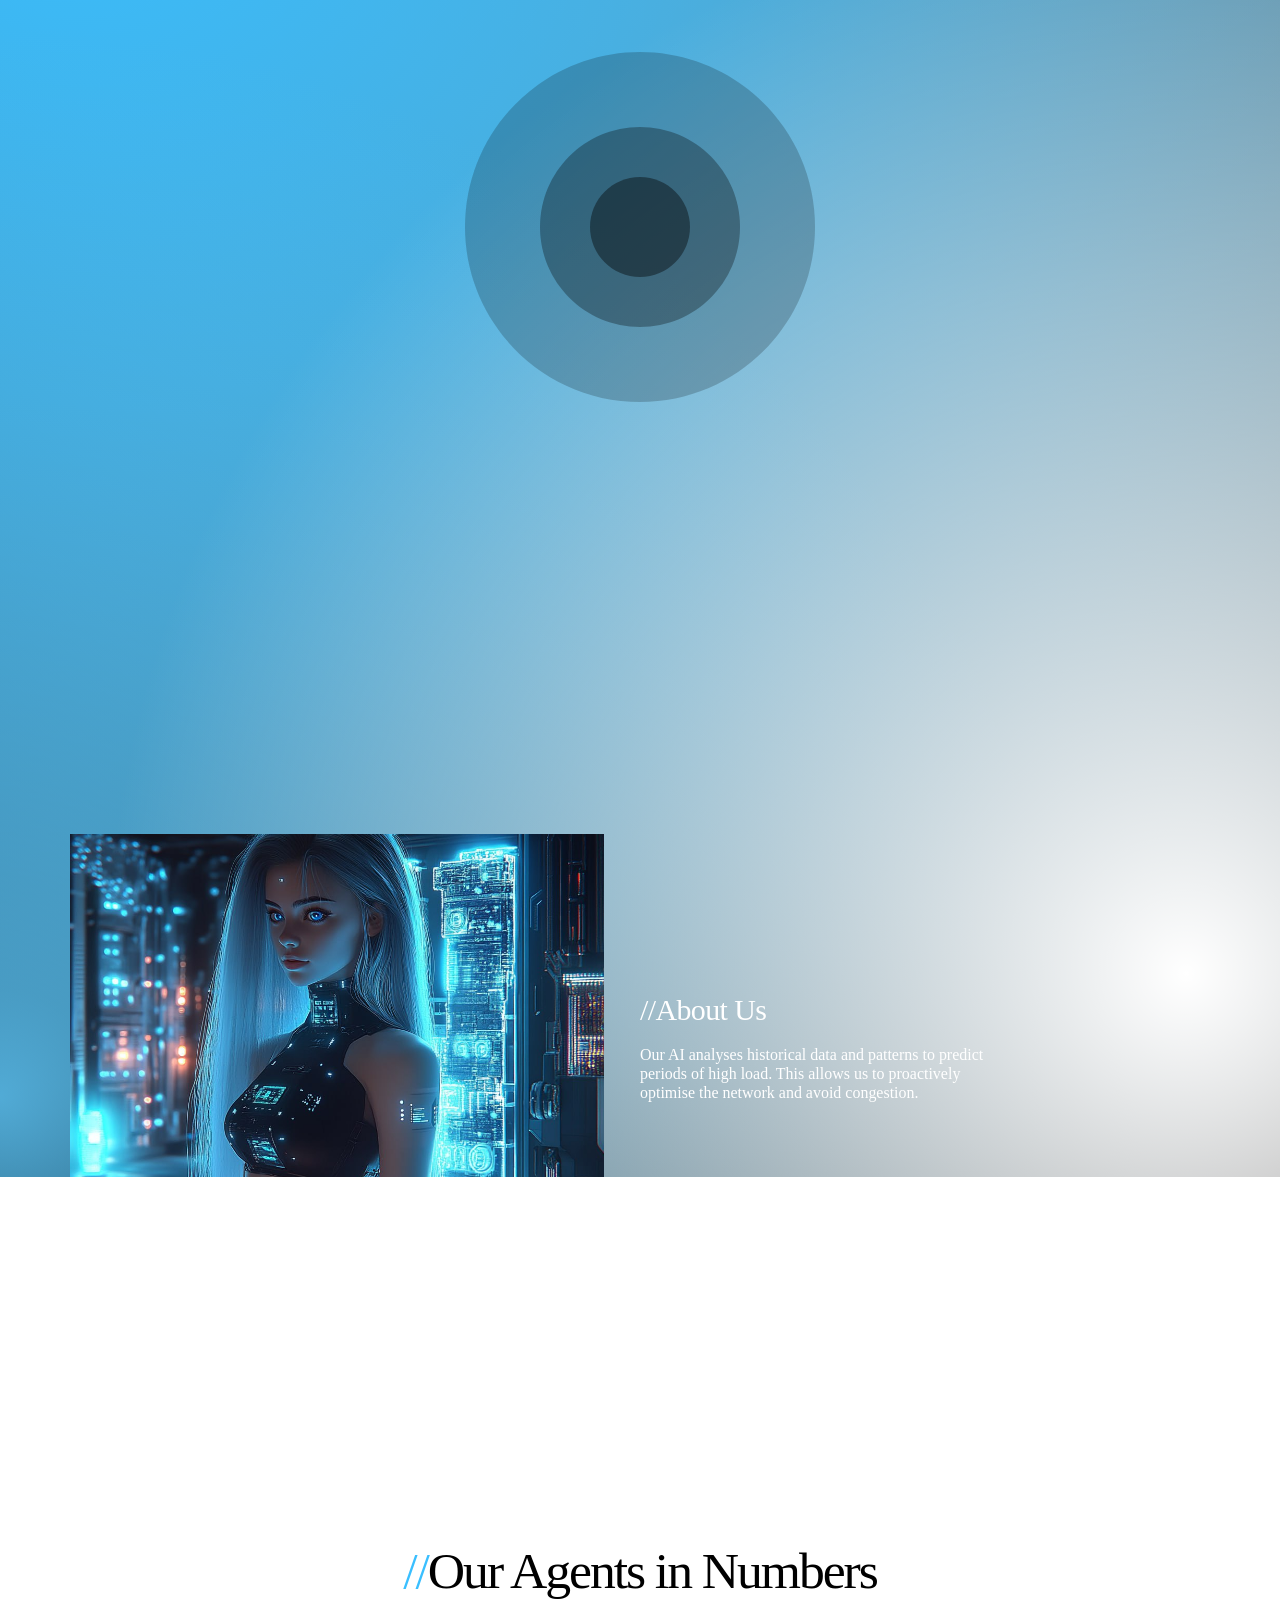
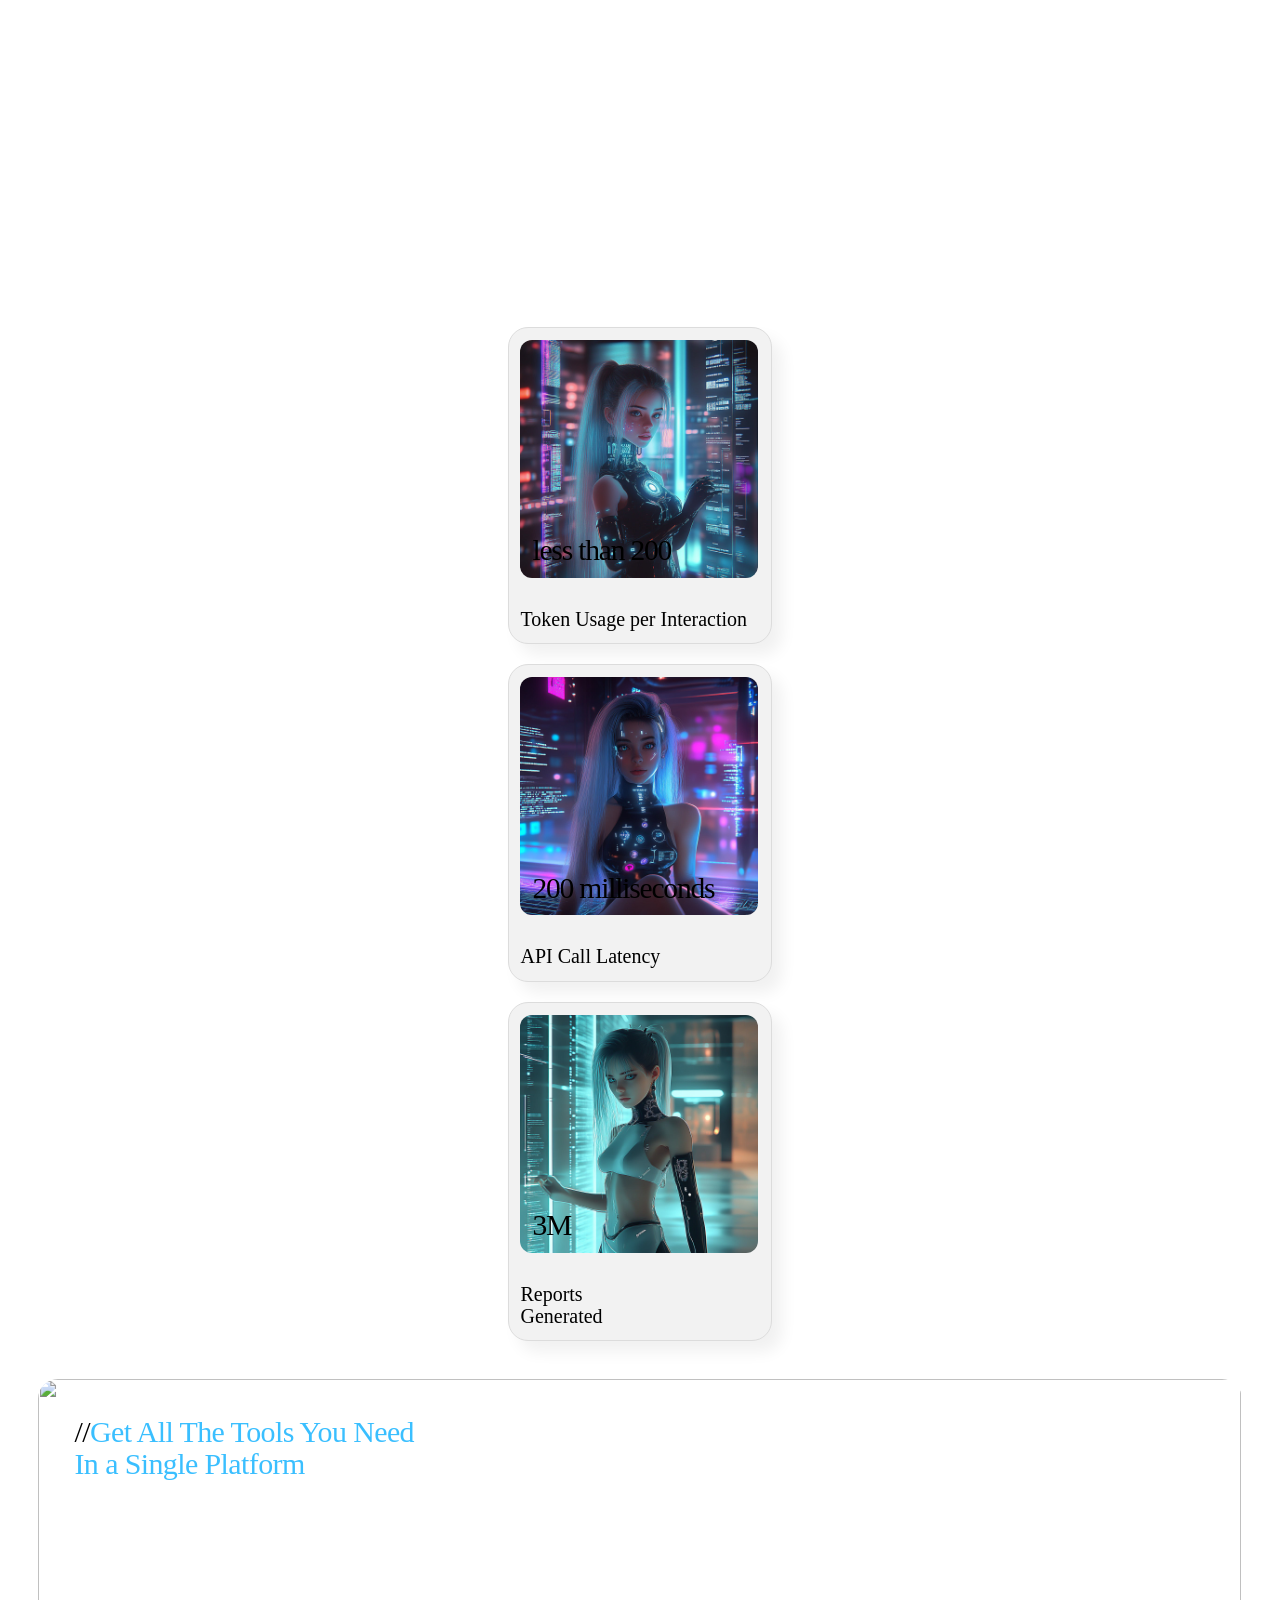
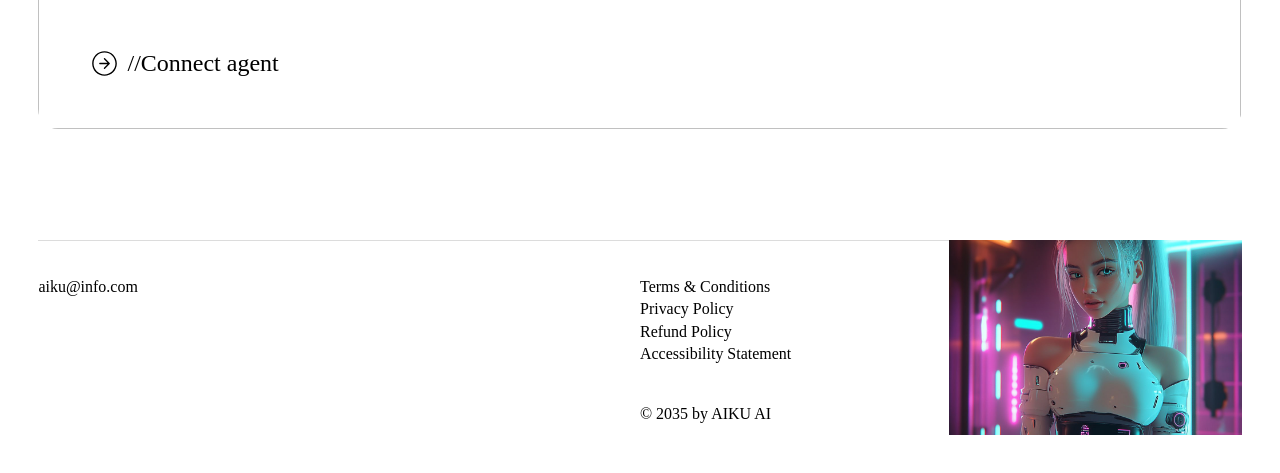
==== commit e29d5d03: "second commit" ====
--- a/index.html
+++ b/index.html
@@ -1,354 +1,23042 @@
 <!DOCTYPE html>
-<html lang="en">
-<head>
-    <meta charset="UTF-8">
-    <title>Lapis Services</title>
-    <link rel="stylesheet" href="css/index.css">
-</head>
-<body>
-<div class="wrapper" id="wrapper">
+<html lang="cs">
+  <head>
+    <meta charset="utf-8" />
+    <meta
+      name="viewport"
+      content="width=device-width, initial-scale=1"
+      id="wixDesktopViewport"
+    />
+    <meta http-equiv="X-UA-Compatible" content="IE=edge" />
+    <meta name="generator" content="Wix.com Website Builder" />
 
-    <header class="header" id="header">
-        <figure>
-            <img src="img/logo_black_big.png" alt="Logo" class="logo nav_li" id="logo" data-id-to-go="banner">
-        </figure>
+    <link
+      rel="icon"
+      sizes="192x192"
+      href="https://static.wixstatic.com/media/5f7d99_2cfee6f36c6247d3a65d0df1f6a431d5%7Emv2.png/v1/fill/w_192%2Ch_192%2Clg_1%2Cusm_0.66_1.00_0.01/5f7d99_2cfee6f36c6247d3a65d0df1f6a431d5%7Emv2.png"
+      type="image/png"
+    />
+    <link
+      rel="shortcut icon"
+      href="https://static.wixstatic.com/media/5f7d99_2cfee6f36c6247d3a65d0df1f6a431d5%7Emv2.png/v1/fill/w_32%2Ch_32%2Clg_1%2Cusm_0.66_1.00_0.01/5f7d99_2cfee6f36c6247d3a65d0df1f6a431d5%7Emv2.png"
+      type="image/png"
+    />
+    <link
+      rel="apple-touch-icon"
+      href="https://static.wixstatic.com/media/5f7d99_2cfee6f36c6247d3a65d0df1f6a431d5%7Emv2.png/v1/fill/w_180%2Ch_180%2Clg_1%2Cusm_0.66_1.00_0.01/5f7d99_2cfee6f36c6247d3a65d0df1f6a431d5%7Emv2.png"
+      type="image/png"
+    />
 
-        <nav>
-            <ul>
-                <li class="nav_li" data-id-to-go="about">О НАС</li>
-                <li class="nav_li" data-id-to-go="portfolio">ПОРТФОЛИО</li>
-                <li class="nav_li" data-id-to-go="footer">КОНТАКТЫ</li>
-                <li class="nav_li big" data-id-to-go="contact_us">НАПИСАТЬ НАМ</li>
-            </ul>
-        </nav>
-    </header>
+    <!-- Safari Pinned Tab Icon -->
+    <!-- <link rel="mask-icon" href="https://static.wixstatic.com/media/5f7d99_2cfee6f36c6247d3a65d0df1f6a431d5%7Emv2.png/v1/fill/w_32%2Ch_32%2Clg_1%2Cusm_0.66_1.00_0.01/5f7d99_2cfee6f36c6247d3a65d0df1f6a431d5%7Emv2.png"> -->
 
-    <section class="banner" id="banner">
-        <canvas id="nokey">
-            Your Browser Don't Support Canvas, Please Download Chrome ^_^``
-        </canvas>
-        <div class="slogan_div">
-            <span class="slogan">
-                ПОИСК <span class="blue">РЕШЕНИЙ</span><br>ДОСТИЖЕНИЕ <span class="blue">УСПЕХА</span>
-            </span>
+    <!-- Original trials -->
+
+    <!-- Legacy Polyfills -->
+
+
+
+
+
+
+    <!-- Performance API Polyfills -->
+
+
+    <!-- Globals Definitions -->
+
+
+    <!-- Essential Viewer Model -->
+
+
+
+
+
+
+
+    <!-- initCustomElements -->
+    <meta name="wix-dynamic-custom-elements" content="" />
+
+    <!-- Initial CSS -->
+    <style
+      data-url="https://static.parastorage.com/services/wix-thunderbolt/dist/main.6c453198.min.css"
+    >
+      @keyframes slide-horizontal-new {
+        0% {
+          transform: translateX(100%);
+        }
+      }
+      @keyframes slide-horizontal-old {
+        80% {
+          opacity: 1;
+        }
+        to {
+          opacity: 0;
+          transform: translateX(-100%);
+        }
+      }
+      @keyframes slide-vertical-new {
+        0% {
+          transform: translateY(-100%);
+        }
+      }
+      @keyframes slide-vertical-old {
+        80% {
+          opacity: 1;
+        }
+        to {
+          opacity: 0;
+          transform: translateY(100%);
+        }
+      }
+      @keyframes out-in-new {
+        0% {
+          opacity: 0;
+        }
+      }
+      @keyframes out-in-old {
+        to {
+          opacity: 0;
+        }
+      }
+      html[data-page-transition="SlideHorizontal"]::view-transition-old(
+          page-group
+        ) {
+        animation: slide-horizontal-old 0.6s cubic-bezier(0.83, 0, 0.17, 1)
+          forwards;
+        mix-blend-mode: normal;
+      }
+      html[data-page-transition="SlideHorizontal"]::view-transition-new(
+          page-group
+        ) {
+        animation: slide-horizontal-new 0.6s cubic-bezier(0.83, 0, 0.17, 1)
+          backwards;
+        mix-blend-mode: normal;
+      }
+      html[data-page-transition="SlideVertical"]::view-transition-old(
+          page-group
+        ) {
+        animation: slide-vertical-old 0.6s cubic-bezier(0.83, 0, 0.17, 1)
+          forwards;
+        mix-blend-mode: normal;
+      }
+      html[data-page-transition="SlideVertical"]::view-transition-new(
+          page-group
+        ) {
+        animation: slide-vertical-new 0.6s cubic-bezier(0.83, 0, 0.17, 1)
+          backwards;
+        mix-blend-mode: normal;
+      }
+      html[data-page-transition="OutIn"]::view-transition-old(page-group) {
+        animation: out-in-old 0.35s cubic-bezier(0.64, 0, 0.78, 0) forwards;
+      }
+      html[data-page-transition="OutIn"]::view-transition-new(page-group) {
+        animation: out-in-new 0.35s cubic-bezier(0.22, 1, 0.36, 1) 0.35s
+          backwards;
+      }
+      @media (prefers-reduced-motion: reduce) {
+        ::view-transition-group(*),
+        ::view-transition-new(*),
+        ::view-transition-old(*) {
+          animation: none !important;
+        }
+      }
+      body,
+      html {
+        background: transparent;
+        border: 0;
+        margin: 0;
+        outline: 0;
+        padding: 0;
+        vertical-align: baseline;
+      }
+      body {
+        --scrollbar-width: 0px;
+        font-family: Arial, Helvetica, sans-serif;
+        font-size: 10px;
+      }
+      body,
+      html {
+        height: 100%;
+      }
+      body {
+        overflow-x: auto;
+        overflow-y: scroll;
+      }
+      body:not(.responsive) #site-root {
+        min-width: var(--site-width);
+        width: 100%;
+      }
+      body:not([data-js-loaded]) [data-hide-prejs] {
+        visibility: hidden;
+      }
+      #SITE_CONTAINER {
+        position: relative;
+      }
+      :root {
+        --one-unit: 1vw;
+        --section-max-width: 9999px;
+      }
+      @supports (-webkit-appearance: none) and (stroke-color: transparent) {
+        :root {
+          --safari-sticky-fix: opacity;
+        }
+      }
+      @supports (container-type: inline-size) {
+        :root {
+          --one-unit: 1cqw;
+        }
+      }
+      [id^="oldHoverBox-"] {
+        mix-blend-mode: plus-lighter;
+        transition:
+          opacity 0.5s ease,
+          visibility 0.5s ease;
+      }
+      [data-mesh-id$="inlineContent-gridContainer"]:has(
+          > [id^="oldHoverBox-"]
+        ) {
+        isolation: isolate;
+      }
+    </style>
+    <style
+      data-url="https://static.parastorage.com/services/wix-thunderbolt/dist/main.renderer.dafe2c92.min.css"
+    >
+      a,
+      abbr,
+      acronym,
+      address,
+      applet,
+      b,
+      big,
+      blockquote,
+      button,
+      caption,
+      center,
+      cite,
+      code,
+      dd,
+      del,
+      dfn,
+      div,
+      dl,
+      dt,
+      em,
+      fieldset,
+      font,
+      footer,
+      form,
+      h1,
+      h2,
+      h3,
+      h4,
+      h5,
+      h6,
+      header,
+      i,
+      iframe,
+      img,
+      ins,
+      kbd,
+      label,
+      legend,
+      li,
+      nav,
+      object,
+      ol,
+      p,
+      pre,
+      q,
+      s,
+      samp,
+      section,
+      small,
+      span,
+      strike,
+      strong,
+      sub,
+      sup,
+      table,
+      tbody,
+      td,
+      tfoot,
+      th,
+      thead,
+      title,
+      tr,
+      tt,
+      u,
+      ul,
+      var {
+        background: transparent;
+        border: 0;
+        margin: 0;
+        outline: 0;
+        padding: 0;
+        vertical-align: baseline;
+      }
+      input,
+      select,
+      textarea {
+        box-sizing: border-box;
+        font-family: Helvetica, Arial, sans-serif;
+      }
+      ol,
+      ul {
+        list-style: none;
+      }
+      blockquote,
+      q {
+        quotes: none;
+      }
+      ins {
+        text-decoration: none;
+      }
+      del {
+        text-decoration: line-through;
+      }
+      table {
+        border-collapse: collapse;
+        border-spacing: 0;
+      }
+      a {
+        cursor: pointer;
+        text-decoration: none;
+      }
+      .testStyles {
+        overflow-y: hidden;
+      }
+      .reset-button {
+        -webkit-appearance: none;
+        background: none;
+        border: 0;
+        color: inherit;
+        font: inherit;
+        line-height: normal;
+        outline: 0;
+        overflow: visible;
+        padding: 0;
+        -webkit-user-select: none;
+        -moz-user-select: none;
+        -ms-user-select: none;
+      }
+      :focus {
+        outline: none;
+      }
+      body.device-mobile-optimized:not(.disable-site-overflow) {
+        overflow-x: hidden;
+        overflow-y: scroll;
+      }
+      body.device-mobile-optimized:not(.responsive) #SITE_CONTAINER {
+        margin-left: auto;
+        margin-right: auto;
+        overflow-x: visible;
+        position: relative;
+        width: 320px;
+      }
+      body.device-mobile-optimized:not(.responsive):not(.blockSiteScrolling)
+        #SITE_CONTAINER {
+        margin-top: 0;
+      }
+      body.device-mobile-optimized > * {
+        max-width: 100% !important;
+      }
+      body.device-mobile-optimized #site-root {
+        overflow-x: hidden;
+        overflow-y: hidden;
+      }
+      @supports (overflow: clip) {
+        body.device-mobile-optimized #site-root {
+          overflow-x: clip;
+          overflow-y: clip;
+        }
+      }
+      body.device-mobile-non-optimized:not(.removeWrappers)
+        #SITE_CONTAINER
+        #site-root {
+        overflow-x: hidden;
+        overflow-y: auto;
+      }
+      body.device-mobile-non-optimized.removeWrappers #site-root {
+        overflow-x: clip;
+      }
+      body.device-mobile-non-optimized.fullScreenMode {
+        background-color: #5f6360;
+      }
+      body.device-mobile-non-optimized.fullScreenMode #MOBILE_ACTIONS_MENU,
+      body.device-mobile-non-optimized.fullScreenMode #SITE_BACKGROUND,
+      body.device-mobile-non-optimized.fullScreenMode #site-root,
+      body.fullScreenMode #WIX_ADS {
+        visibility: hidden;
+      }
+      body.fullScreenMode {
+        overflow-x: hidden !important;
+        overflow-y: hidden !important;
+      }
+      body.fullScreenMode.device-mobile-optimized #TINY_MENU {
+        opacity: 0;
+        pointer-events: none;
+      }
+      body.fullScreenMode-scrollable.device-mobile-optimized {
+        overflow-x: hidden !important;
+        overflow-y: auto !important;
+      }
+      body.fullScreenMode-scrollable.device-mobile-optimized #masterPage,
+      body.fullScreenMode-scrollable.device-mobile-optimized #site-root {
+        overflow-x: hidden !important;
+        overflow-y: hidden !important;
+      }
+      body.fullScreenMode-scrollable.device-mobile-optimized #SITE_BACKGROUND,
+      body.fullScreenMode-scrollable.device-mobile-optimized #masterPage {
+        height: auto !important;
+      }
+      body.fullScreenMode-scrollable.device-mobile-optimized
+        #masterPage.mesh-layout {
+        height: 0 !important;
+      }
+      body.blockSiteScrolling,
+      body.siteScrollingBlocked {
+        position: fixed;
+        width: 100%;
+      }
+      body.blockSiteScrolling #SITE_CONTAINER {
+        margin-top: calc(var(--blocked-site-scroll-margin-top) * -1);
+      }
+      body.blockSiteScrolling:not(.responsive) #WIX_ADS {
+        margin-top: var(--blocked-site-scroll-margin-top);
+      }
+      #site-root {
+        margin: 0 auto;
+        min-height: 100%;
+        position: relative;
+        top: var(--wix-ads-height);
+      }
+      #site-root img:not([src]) {
+        visibility: hidden;
+      }
+      #site-root svg img:not([src]) {
+        visibility: visible;
+      }
+      .auto-generated-link {
+        color: inherit;
+      }
+      #SCROLL_TO_BOTTOM,
+      #SCROLL_TO_TOP {
+        height: 0;
+      }
+      .has-click-trigger {
+        cursor: pointer;
+      }
+      .fullScreenOverlay {
+        bottom: 0;
+        display: flex;
+        justify-content: center;
+        left: 0;
+        overflow-y: hidden;
+        position: fixed;
+        right: 0;
+        top: -60px;
+        z-index: 1005;
+      }
+      .fullScreenOverlay > .fullScreenOverlayContent {
+        bottom: 0;
+        left: 0;
+        margin: 0 auto;
+        overflow: hidden;
+        position: absolute;
+        right: 0;
+        top: 60px;
+        transform: translateZ(0);
+      }
+      [data-mesh-id$="centeredContent"],
+      [data-mesh-id$="form"],
+      [data-mesh-id$="inlineContent"] {
+        pointer-events: none;
+        position: relative;
+      }
+      [data-mesh-id$="-gridWrapper"],
+      [data-mesh-id$="-rotated-wrapper"] {
+        pointer-events: none;
+      }
+      [data-mesh-id$="-gridContainer"] > *,
+      [data-mesh-id$="-rotated-wrapper"] > *,
+      [data-mesh-id$="inlineContent"] > :not([data-mesh-id$="-gridContainer"]) {
+        pointer-events: auto;
+      }
+      .device-mobile-optimized
+        #masterPage.mesh-layout
+        #SOSP_CONTAINER_CUSTOM_ID {
+        grid-area: 2/1/3/2;
+        -ms-grid-row: 2;
+        position: relative;
+      }
+      #masterPage.mesh-layout {
+        -ms-grid-rows: max-content max-content min-content max-content;
+        -ms-grid-columns: 100%;
+        align-items: start;
+        display: -ms-grid;
+        display: grid;
+        grid-template-columns: 100%;
+        grid-template-rows: max-content max-content min-content max-content;
+        justify-content: stretch;
+      }
+      #masterPage.mesh-layout #PAGES_CONTAINER,
+      #masterPage.mesh-layout #SITE_FOOTER-placeholder,
+      #masterPage.mesh-layout #SITE_FOOTER_WRAPPER,
+      #masterPage.mesh-layout #SITE_HEADER-placeholder,
+      #masterPage.mesh-layout #SITE_HEADER_WRAPPER,
+      #masterPage.mesh-layout
+        #SOSP_CONTAINER_CUSTOM_ID[data-state~="mobileView"],
+      #masterPage.mesh-layout #soapAfterPagesContainer,
+      #masterPage.mesh-layout #soapBeforePagesContainer {
+        -ms-grid-row-align: start;
+        -ms-grid-column-align: start;
+        -ms-grid-column: 1;
+      }
+      #masterPage.mesh-layout #SITE_HEADER-placeholder,
+      #masterPage.mesh-layout #SITE_HEADER_WRAPPER {
+        grid-area: 1/1/2/2;
+        -ms-grid-row: 1;
+      }
+      #masterPage.mesh-layout #PAGES_CONTAINER,
+      #masterPage.mesh-layout #soapAfterPagesContainer,
+      #masterPage.mesh-layout #soapBeforePagesContainer {
+        grid-area: 3/1/4/2;
+        -ms-grid-row: 3;
+      }
+      #masterPage.mesh-layout #soapAfterPagesContainer,
+      #masterPage.mesh-layout #soapBeforePagesContainer {
+        width: 100%;
+      }
+      #masterPage.mesh-layout #PAGES_CONTAINER {
+        align-self: stretch;
+      }
+      #masterPage.mesh-layout main#PAGES_CONTAINER {
+        display: block;
+      }
+      #masterPage.mesh-layout #SITE_FOOTER-placeholder,
+      #masterPage.mesh-layout #SITE_FOOTER_WRAPPER {
+        grid-area: 4/1/5/2;
+        -ms-grid-row: 4;
+      }
+      #masterPage.mesh-layout #SITE_PAGES,
+      #masterPage.mesh-layout [data-mesh-id="PAGES_CONTAINERcenteredContent"],
+      #masterPage.mesh-layout [data-mesh-id="PAGES_CONTAINERinlineContent"] {
+        height: 100%;
+      }
+      #masterPage.mesh-layout.desktop > * {
+        width: 100%;
+      }
+      #masterPage.mesh-layout #PAGES_CONTAINER,
+      #masterPage.mesh-layout #SITE_FOOTER_WRAPPER,
+      #masterPage.mesh-layout #SITE_HEADER_WRAPPER,
+      #masterPage.mesh-layout #SITE_PAGES,
+      #masterPage.mesh-layout #masterPageinlineContent,
+      #masterPage.mesh-layout:not(.one-doc) #SITE_FOOTER,
+      #masterPage.mesh-layout:not(.one-doc) #SITE_HEADER {
+        position: relative;
+      }
+      #masterPage.mesh-layout.remove-wrappers #SITE_HEADER {
+        grid-area: 1/1/2/2;
+      }
+      #masterPage.mesh-layout.remove-wrappers #SITE_FOOTER {
+        grid-area: 4/1/5/2;
+      }
+      [data-z-counter] {
+        z-index: 0;
+      }
+      [data-z-counter="0"] {
+        z-index: auto;
+      }
+      .wixSiteProperties {
+        -webkit-font-smoothing: antialiased;
+        -moz-osx-font-smoothing: grayscale;
+      }
+      :root {
+        --wst-button-color-fill-primary: rgb(var(--color_48));
+        --wst-button-color-border-primary: rgb(var(--color_49));
+        --wst-button-color-text-primary: rgb(var(--color_50));
+        --wst-button-color-fill-primary-hover: rgb(var(--color_51));
+        --wst-button-color-border-primary-hover: rgb(var(--color_52));
+        --wst-button-color-text-primary-hover: rgb(var(--color_53));
+        --wst-button-color-fill-primary-disabled: rgb(var(--color_54));
+        --wst-button-color-border-primary-disabled: rgb(var(--color_55));
+        --wst-button-color-text-primary-disabled: rgb(var(--color_56));
+        --wst-button-color-fill-secondary: rgb(var(--color_57));
+        --wst-button-color-border-secondary: rgb(var(--color_58));
+        --wst-button-color-text-secondary: rgb(var(--color_59));
+        --wst-button-color-fill-secondary-hover: rgb(var(--color_60));
+        --wst-button-color-border-secondary-hover: rgb(var(--color_61));
+        --wst-button-color-text-secondary-hover: rgb(var(--color_62));
+        --wst-button-color-fill-secondary-disabled: rgb(var(--color_63));
+        --wst-button-color-border-secondary-disabled: rgb(var(--color_64));
+        --wst-button-color-text-secondary-disabled: rgb(var(--color_65));
+        --wst-color-fill-base-1: rgb(var(--color_36));
+        --wst-color-fill-base-2: rgb(var(--color_37));
+        --wst-color-fill-base-shade-1: rgb(var(--color_38));
+        --wst-color-fill-base-shade-2: rgb(var(--color_39));
+        --wst-color-fill-base-shade-3: rgb(var(--color_40));
+        --wst-color-fill-accent-1: rgb(var(--color_41));
+        --wst-color-fill-accent-2: rgb(var(--color_42));
+        --wst-color-fill-accent-3: rgb(var(--color_43));
+        --wst-color-fill-accent-4: rgb(var(--color_44));
+        --wst-color-fill-background-primary: rgb(var(--color_11));
+        --wst-color-fill-background-secondary: rgb(var(--color_12));
+        --wst-color-text-primary: rgb(var(--color_15));
+        --wst-color-text-secondary: rgb(var(--color_14));
+        --wst-color-action: rgb(var(--color_18));
+        --wst-color-disabled: rgb(var(--color_39));
+        --wst-color-title: rgb(var(--color_45));
+        --wst-color-subtitle: rgb(var(--color_46));
+        --wst-color-line: rgb(var(--color_47));
+        --wst-font-style-h2: var(--font_2);
+        --wst-font-style-h3: var(--font_3);
+        --wst-font-style-h4: var(--font_4);
+        --wst-font-style-h5: var(--font_5);
+        --wst-font-style-h6: var(--font_6);
+        --wst-font-style-body-large: var(--font_7);
+        --wst-font-style-body-medium: var(--font_8);
+        --wst-font-style-body-small: var(--font_9);
+        --wst-font-style-body-x-small: var(--font_10);
+        --wst-color-custom-1: rgb(var(--color_13));
+        --wst-color-custom-2: rgb(var(--color_16));
+        --wst-color-custom-3: rgb(var(--color_17));
+        --wst-color-custom-4: rgb(var(--color_19));
+        --wst-color-custom-5: rgb(var(--color_20));
+        --wst-color-custom-6: rgb(var(--color_21));
+        --wst-color-custom-7: rgb(var(--color_22));
+        --wst-color-custom-8: rgb(var(--color_23));
+        --wst-color-custom-9: rgb(var(--color_24));
+        --wst-color-custom-10: rgb(var(--color_25));
+        --wst-color-custom-11: rgb(var(--color_26));
+        --wst-color-custom-12: rgb(var(--color_27));
+        --wst-color-custom-13: rgb(var(--color_28));
+        --wst-color-custom-14: rgb(var(--color_29));
+        --wst-color-custom-15: rgb(var(--color_30));
+        --wst-color-custom-16: rgb(var(--color_31));
+        --wst-color-custom-17: rgb(var(--color_32));
+        --wst-color-custom-18: rgb(var(--color_33));
+        --wst-color-custom-19: rgb(var(--color_34));
+        --wst-color-custom-20: rgb(var(--color_35));
+      }
+    </style>
+
+    <meta name="format-detection" content="telephone=no" />
+    <meta name="skype_toolbar" content="skype_toolbar_parser_compatible" />
+
+    <!-- Overriding Globals JS Head -->
+
+
+
+    <!--pageHtmlEmbeds.head start-->
+
+
+
+    <!--pageHtmlEmbeds.head end-->
+
+    <!-- head performance data start -->
+
+    <!-- head performance data end -->
+
+    <meta
+      http-equiv="X-Wix-Meta-Site-Id"
+      content="eeed888d-c6c8-4242-895f-47031b1cfc02"
+    />
+    <meta
+      http-equiv="X-Wix-Application-Instance-Id"
+      content="3774b630-594b-42c2-9abe-2b9286e6bc8c"
+    />
+
+    <meta http-equiv="X-Wix-Published-Version" content="68" />
+
+    <meta http-equiv="etag" content="bug" />
+
+    <!-- render-head end -->
+
+    <style
+      data-href="https://static.parastorage.com/services/editor-elements-library/dist/thunderbolt/rb_wixui.thunderbolt_bootstrap.d8597a4d.min.css"
+    >
+      .J6KGih {
+        cursor: pointer;
+      }
+      .sNF2R0 {
+        opacity: 0;
+      }
+      .hLoBV3 {
+        transition: opacity var(--transition-duration)
+          cubic-bezier(0.37, 0, 0.63, 1);
+      }
+      .Rdf41z,
+      .hLoBV3 {
+        opacity: 1;
+      }
+      .ftlZWo {
+        transition: opacity var(--transition-duration)
+          cubic-bezier(0.37, 0, 0.63, 1);
+      }
+      .ATGlOr,
+      .ftlZWo {
+        opacity: 0;
+      }
+      .KQSXD0 {
+        transition: opacity var(--transition-duration)
+          cubic-bezier(0.64, 0, 0.78, 0);
+      }
+      .KQSXD0,
+      .pagQKE {
+        opacity: 1;
+      }
+      ._6zG5H {
+        opacity: 0;
+        transition: opacity var(--transition-duration)
+          cubic-bezier(0.22, 1, 0.36, 1);
+      }
+      .BB49uC {
+        transform: translateX(100%);
+      }
+      .j9xE1V {
+        transition: transform var(--transition-duration)
+          cubic-bezier(0.87, 0, 0.13, 1);
+      }
+      .ICs7Rs,
+      .j9xE1V {
+        transform: translateX(0);
+      }
+      .DxijZJ {
+        transition: transform var(--transition-duration)
+          cubic-bezier(0.87, 0, 0.13, 1);
+      }
+      .B5kjYq,
+      .DxijZJ {
+        transform: translateX(-100%);
+      }
+      .cJijIV {
+        transition: transform var(--transition-duration)
+          cubic-bezier(0.87, 0, 0.13, 1);
+      }
+      .cJijIV,
+      .hOxaWM {
+        transform: translateX(0);
+      }
+      .T9p3fN {
+        transform: translateX(100%);
+        transition: transform var(--transition-duration)
+          cubic-bezier(0.87, 0, 0.13, 1);
+      }
+      .qDxYJm {
+        transform: translateY(100%);
+      }
+      .aA9V0P {
+        transition: transform var(--transition-duration)
+          cubic-bezier(0.87, 0, 0.13, 1);
+      }
+      .YPXPAS,
+      .aA9V0P {
+        transform: translateY(0);
+      }
+      .Xf2zsA {
+        transition: transform var(--transition-duration)
+          cubic-bezier(0.87, 0, 0.13, 1);
+      }
+      .Xf2zsA,
+      .y7Kt7s {
+        transform: translateY(-100%);
+      }
+      .EeUgMu {
+        transition: transform var(--transition-duration)
+          cubic-bezier(0.87, 0, 0.13, 1);
+      }
+      .EeUgMu,
+      .fdHrtm {
+        transform: translateY(0);
+      }
+      .WIFaG4 {
+        transform: translateY(100%);
+        transition: transform var(--transition-duration)
+          cubic-bezier(0.87, 0, 0.13, 1);
+      }
+      body:not(.responsive) .JsJXaX {
+        overflow-x: clip;
+      }
+      [data-view-transition="page-transition"] .JsJXaX {
+        view-transition-name: page-group;
+      }
+      .AnQkDU {
+        display: grid;
+        grid-template-columns: 1fr;
+        grid-template-rows: 1fr;
+        height: 100%;
+      }
+      .AnQkDU > div {
+        align-self: stretch !important;
+        grid-area: 1/1/2/2;
+        justify-self: stretch !important;
+      }
+      .StylableButton2545352419__root {
+        -archetype: box;
+        border: none;
+        box-sizing: border-box;
+        cursor: pointer;
+        display: block;
+        height: 100%;
+        min-height: 10px;
+        min-width: 10px;
+        padding: 0;
+        touch-action: manipulation;
+        width: 100%;
+      }
+      .StylableButton2545352419__root[disabled] {
+        pointer-events: none;
+      }
+      .StylableButton2545352419__root:not(:hover):not(
+          [disabled]
+        ).StylableButton2545352419--hasBackgroundColor {
+        background-color: var(--corvid-background-color) !important;
+      }
+      .StylableButton2545352419__root:hover:not(
+          [disabled]
+        ).StylableButton2545352419--hasHoverBackgroundColor {
+        background-color: var(--corvid-hover-background-color) !important;
+      }
+      .StylableButton2545352419__root:not(
+          :hover
+        )[disabled].StylableButton2545352419--hasDisabledBackgroundColor {
+        background-color: var(--corvid-disabled-background-color) !important;
+      }
+      .StylableButton2545352419__root:not(:hover):not(
+          [disabled]
+        ).StylableButton2545352419--hasBorderColor {
+        border-color: var(--corvid-border-color) !important;
+      }
+      .StylableButton2545352419__root:hover:not(
+          [disabled]
+        ).StylableButton2545352419--hasHoverBorderColor {
+        border-color: var(--corvid-hover-border-color) !important;
+      }
+      .StylableButton2545352419__root:not(
+          :hover
+        )[disabled].StylableButton2545352419--hasDisabledBorderColor {
+        border-color: var(--corvid-disabled-border-color) !important;
+      }
+      .StylableButton2545352419__root.StylableButton2545352419--hasBorderRadius {
+        border-radius: var(--corvid-border-radius) !important;
+      }
+      .StylableButton2545352419__root.StylableButton2545352419--hasBorderWidth {
+        border-width: var(--corvid-border-width) !important;
+      }
+      .StylableButton2545352419__root:not(:hover):not(
+          [disabled]
+        ).StylableButton2545352419--hasColor,
+      .StylableButton2545352419__root:not(:hover):not(
+          [disabled]
+        ).StylableButton2545352419--hasColor
+        .StylableButton2545352419__label {
+        color: var(--corvid-color) !important;
+      }
+      .StylableButton2545352419__root:hover:not(
+          [disabled]
+        ).StylableButton2545352419--hasHoverColor,
+      .StylableButton2545352419__root:hover:not(
+          [disabled]
+        ).StylableButton2545352419--hasHoverColor
+        .StylableButton2545352419__label {
+        color: var(--corvid-hover-color) !important;
+      }
+      .StylableButton2545352419__root:not(
+          :hover
+        )[disabled].StylableButton2545352419--hasDisabledColor,
+      .StylableButton2545352419__root:not(
+          :hover
+        )[disabled].StylableButton2545352419--hasDisabledColor
+        .StylableButton2545352419__label {
+        color: var(--corvid-disabled-color) !important;
+      }
+      .StylableButton2545352419__link {
+        -archetype: box;
+        box-sizing: border-box;
+        color: #000;
+        text-decoration: none;
+      }
+      .StylableButton2545352419__container {
+        align-items: center;
+        display: flex;
+        flex-basis: auto;
+        flex-direction: row;
+        flex-grow: 1;
+        height: 100%;
+        justify-content: center;
+        overflow: hidden;
+        transition:
+          all 0.2s ease,
+          visibility 0s;
+        width: 100%;
+      }
+      .StylableButton2545352419__label {
+        -archetype: text;
+        -controller-part-type: LayoutChildDisplayDropdown,
+          LayoutFlexChildSpacing(first);
+        max-width: 100%;
+        min-width: 1.8em;
+        overflow: hidden;
+        text-align: center;
+        text-overflow: ellipsis;
+        transition: inherit;
+        white-space: nowrap;
+      }
+      .StylableButton2545352419__root.StylableButton2545352419--isMaxContent
+        .StylableButton2545352419__label {
+        text-overflow: unset;
+      }
+      .StylableButton2545352419__root.StylableButton2545352419--isWrapText
+        .StylableButton2545352419__label {
+        min-width: 10px;
+        overflow-wrap: break-word;
+        white-space: break-spaces;
+        word-break: break-word;
+      }
+      .StylableButton2545352419__icon {
+        -archetype: icon;
+        -controller-part-type: LayoutChildDisplayDropdown,
+          LayoutFlexChildSpacing(last);
+        flex-shrink: 0;
+        height: 50px;
+        min-width: 1px;
+        transition: inherit;
+      }
+      .StylableButton2545352419__icon.StylableButton2545352419--override {
+        display: block !important;
+      }
+      .StylableButton2545352419__icon svg,
+      .StylableButton2545352419__icon > span {
+        display: flex;
+        height: inherit;
+        width: inherit;
+      }
+      .StylableButton2545352419__root:not(:hover):not(
+          [disalbed]
+        ).StylableButton2545352419--hasIconColor
+        .StylableButton2545352419__icon
+        svg {
+        fill: var(--corvid-icon-color) !important;
+        stroke: var(--corvid-icon-color) !important;
+      }
+      .StylableButton2545352419__root:hover:not(
+          [disabled]
+        ).StylableButton2545352419--hasHoverIconColor
+        .StylableButton2545352419__icon
+        svg {
+        fill: var(--corvid-hover-icon-color) !important;
+        stroke: var(--corvid-hover-icon-color) !important;
+      }
+      .StylableButton2545352419__root:not(
+          :hover
+        )[disabled].StylableButton2545352419--hasDisabledIconColor
+        .StylableButton2545352419__icon
+        svg {
+        fill: var(--corvid-disabled-icon-color) !important;
+        stroke: var(--corvid-disabled-icon-color) !important;
+      }
+      .a9YhBi {
+        bottom: 0;
+        left: 0;
+        position: absolute;
+        right: 0;
+        top: 0;
+      }
+      .dX12nb {
+        cursor: pointer;
+      }
+      .AKxYR5 {
+        -webkit-tap-highlight-color: rgba(0, 0, 0, 0);
+        fill: var(--corvid-fill-color, var(--fill));
+        fill-opacity: var(--fill-opacity);
+        stroke: var(--corvid-stroke-color, var(--stroke));
+        stroke-opacity: var(--stroke-opacity);
+        stroke-width: var(--stroke-width);
+        filter: var(--drop-shadow, none);
+        opacity: var(--opacity);
+        transform: var(--flip);
+      }
+      .AKxYR5,
+      .AKxYR5 svg {
+        bottom: 0;
+        left: 0;
+        position: absolute;
+        right: 0;
+        top: 0;
+      }
+      .AKxYR5 svg {
+        height: var(--svg-calculated-height, 100%);
+        margin: auto;
+        padding: var(--svg-calculated-padding, 0);
+        width: var(--svg-calculated-width, 100%);
+      }
+      .AKxYR5 svg:not([data-type="ugc"]) {
+        overflow: visible;
+      }
+      .VZYmYf * {
+        vector-effect: non-scaling-stroke;
+      }
+      .HcOXKn {
+        -webkit-text-size-adjust: 100%;
+        -moz-text-size-adjust: 100%;
+        text-size-adjust: 100%;
+      }
+      ol.font_100,
+      ul.font_100 {
+        color: #080808;
+        font-family: "Arial, Helvetica, sans-serif", serif;
+        font-size: 10px;
+        font-style: normal;
+        font-variant: normal;
+        font-weight: 400;
+        letter-spacing: normal;
+        line-height: normal;
+        margin: 0;
+        text-decoration: none;
+      }
+      ol.font_100 li,
+      ul.font_100 li {
+        margin-bottom: 12px;
+      }
+      ol.wix-list-text-align,
+      ul.wix-list-text-align {
+        list-style-position: inside;
+      }
+      ol.wix-list-text-align h1,
+      ol.wix-list-text-align h2,
+      ol.wix-list-text-align h3,
+      ol.wix-list-text-align h4,
+      ol.wix-list-text-align h5,
+      ol.wix-list-text-align h6,
+      ol.wix-list-text-align p,
+      ul.wix-list-text-align h1,
+      ul.wix-list-text-align h2,
+      ul.wix-list-text-align h3,
+      ul.wix-list-text-align h4,
+      ul.wix-list-text-align h5,
+      ul.wix-list-text-align h6,
+      ul.wix-list-text-align p {
+        display: inline;
+      }
+      .ONIxfn {
+        cursor: pointer;
+      }
+      .WUKwEB {
+        clip: rect(0 0 0 0);
+        border: 0;
+        height: 1px;
+        margin: -1px;
+        overflow: hidden;
+        padding: 0;
+        position: absolute;
+        width: 1px;
+      }
+      .QxJLC3 [data-attr-richtext-marker="true"] {
+        display: block;
+      }
+      .QxJLC3 [data-attr-richtext-marker="true"] table {
+        border-collapse: collapse;
+        margin: 15px 0;
+        width: 100%;
+      }
+      .QxJLC3 [data-attr-richtext-marker="true"] table td {
+        padding: 12px;
+        position: relative;
+      }
+      .QxJLC3 [data-attr-richtext-marker="true"] table td:after {
+        border-bottom: 1px solid currentColor;
+        border-left: 1px solid currentColor;
+        bottom: 0;
+        content: "";
+        left: 0;
+        opacity: 0.2;
+        position: absolute;
+        right: 0;
+        top: 0;
+      }
+      .QxJLC3 [data-attr-richtext-marker="true"] table tr td:last-child:after {
+        border-right: 1px solid currentColor;
+      }
+      .QxJLC3 [data-attr-richtext-marker="true"] table tr:first-child td:after {
+        border-top: 1px solid currentColor;
+      }
+      @supports (-webkit-appearance: none) and (stroke-color: transparent) {
+        .lq2cno > * > :first-child {
+          vertical-align: top;
+        }
+      }
+      @supports (-webkit-touch-callout: none) {
+        .lq2cno > * > :first-child {
+          vertical-align: top;
+        }
+      }
+      .agLt0N
+        :is(
+          p,
+          h1,
+          h2,
+          h3,
+          h4,
+          h5,
+          h6,
+          ul,
+          ol,
+          span[data-attr-richtext-marker],
+          blockquote
+        )
+        [class$="rich-text__text"],
+      .agLt0N
+        :is(
+          p,
+          h1,
+          h2,
+          h3,
+          h4,
+          h5,
+          h6,
+          ul,
+          ol,
+          span[data-attr-richtext-marker],
+          blockquote
+        )[class$="rich-text__text"] {
+        color: var(--corvid-color, currentColor);
+      }
+      .agLt0N
+        :is(
+          p,
+          h1,
+          h2,
+          h3,
+          h4,
+          h5,
+          h6,
+          ul,
+          ol,
+          span[data-attr-richtext-marker],
+          blockquote
+        )
+        span[style*="color"] {
+        color: var(--corvid-color, currentColor) !important;
+      }
+      .uGVkMG {
+        direction: var(--text-direction);
+        min-height: var(--min-height);
+        min-width: var(--min-width);
+      }
+      .uGVkMG .edKzOf {
+        word-wrap: break-word;
+        height: 100%;
+        overflow-wrap: break-word;
+        position: relative;
+        width: 100%;
+      }
+      .uGVkMG .edKzOf ul {
+        list-style: disc inside;
+      }
+      .uGVkMG .edKzOf li {
+        margin-bottom: 12px;
+      }
+      .SxM0TO blockquote,
+      .SxM0TO h1,
+      .SxM0TO h2,
+      .SxM0TO h3,
+      .SxM0TO h4,
+      .SxM0TO h5,
+      .SxM0TO h6,
+      .SxM0TO p {
+        letter-spacing: normal;
+        line-height: normal;
+      }
+      .nJYhU3 {
+        min-height: var(--min-height);
+        min-width: var(--min-width);
+      }
+      .nJYhU3 .edKzOf {
+        word-wrap: break-word;
+        height: 100%;
+        overflow-wrap: break-word;
+        position: relative;
+        width: 100%;
+      }
+      .nJYhU3 .edKzOf ol,
+      .nJYhU3 .edKzOf ul {
+        letter-spacing: normal;
+        line-height: normal;
+        margin-inline-start: 0.5em;
+        padding-inline-start: 1.3em;
+      }
+      .nJYhU3 .edKzOf ul {
+        list-style-type: disc;
+      }
+      .nJYhU3 .edKzOf ol {
+        list-style-type: decimal;
+      }
+      .nJYhU3 .edKzOf ol ul,
+      .nJYhU3 .edKzOf ul ul {
+        line-height: normal;
+        list-style-type: circle;
+      }
+      .nJYhU3 .edKzOf ol ol ul,
+      .nJYhU3 .edKzOf ol ul ul,
+      .nJYhU3 .edKzOf ul ol ul,
+      .nJYhU3 .edKzOf ul ul ul {
+        line-height: normal;
+        list-style-type: square;
+      }
+      .nJYhU3 .edKzOf li {
+        font-style: inherit;
+        font-weight: inherit;
+        letter-spacing: normal;
+        line-height: inherit;
+      }
+      .nJYhU3 .edKzOf h1,
+      .nJYhU3 .edKzOf h2,
+      .nJYhU3 .edKzOf h3,
+      .nJYhU3 .edKzOf h4,
+      .nJYhU3 .edKzOf h5,
+      .nJYhU3 .edKzOf h6,
+      .nJYhU3 .edKzOf p {
+        letter-spacing: normal;
+        line-height: normal;
+        margin-block: 0;
+        margin: 0;
+      }
+      .nJYhU3 .edKzOf a {
+        color: inherit;
+      }
+      .SxM0TO,
+      .c9GqVL {
+        word-wrap: break-word;
+        direction: var(--text-direction);
+        min-height: var(--min-height);
+        min-width: var(--min-width);
+        mix-blend-mode: var(--blendMode, normal);
+        overflow-wrap: break-word;
+        pointer-events: none;
+        text-align: start;
+        text-shadow: var(--textOutline, 0 0 transparent),
+          var(--textShadow, 0 0 transparent);
+        text-transform: var(--textTransform, "none");
+      }
+      .SxM0TO > *,
+      .c9GqVL > * {
+        pointer-events: auto;
+      }
+      .SxM0TO li,
+      .c9GqVL li {
+        font-style: inherit;
+        font-weight: inherit;
+        letter-spacing: normal;
+        line-height: inherit;
+      }
+      .SxM0TO ol,
+      .SxM0TO ul,
+      .c9GqVL ol,
+      .c9GqVL ul {
+        letter-spacing: normal;
+        line-height: normal;
+        margin-inline-end: 0;
+        margin-inline-start: 0.5em;
+      }
+      .SxM0TO:not(.YQcXTT) ol,
+      .SxM0TO:not(.YQcXTT) ul,
+      .c9GqVL:not(.YQcXTT) ol,
+      .c9GqVL:not(.YQcXTT) ul {
+        padding-inline-end: 0;
+        padding-inline-start: 1.3em;
+      }
+      .SxM0TO ul,
+      .c9GqVL ul {
+        list-style-type: disc;
+      }
+      .SxM0TO ol,
+      .c9GqVL ol {
+        list-style-type: decimal;
+      }
+      .SxM0TO ol ul,
+      .SxM0TO ul ul,
+      .c9GqVL ol ul,
+      .c9GqVL ul ul {
+        list-style-type: circle;
+      }
+      .SxM0TO ol ol ul,
+      .SxM0TO ol ul ul,
+      .SxM0TO ul ol ul,
+      .SxM0TO ul ul ul,
+      .c9GqVL ol ol ul,
+      .c9GqVL ol ul ul,
+      .c9GqVL ul ol ul,
+      .c9GqVL ul ul ul {
+        list-style-type: square;
+      }
+      .SxM0TO blockquote,
+      .SxM0TO h1,
+      .SxM0TO h2,
+      .SxM0TO h3,
+      .SxM0TO h4,
+      .SxM0TO h5,
+      .SxM0TO h6,
+      .SxM0TO p,
+      .c9GqVL blockquote,
+      .c9GqVL h1,
+      .c9GqVL h2,
+      .c9GqVL h3,
+      .c9GqVL h4,
+      .c9GqVL h5,
+      .c9GqVL h6,
+      .c9GqVL p {
+        margin-block: 0;
+        margin: 0;
+      }
+      .SxM0TO a,
+      .c9GqVL a {
+        color: inherit;
+      }
+      .YQcXTT li {
+        margin-inline-end: 0;
+        margin-inline-start: 1.3em;
+      }
+      .Vd6aQZ {
+        overflow: hidden;
+        padding: 0;
+        pointer-events: none;
+        white-space: nowrap;
+      }
+      .mHZSwn {
+        display: none;
+      }
+      .lvxhkV {
+        bottom: 0;
+        left: 0;
+        position: absolute;
+        right: 0;
+        top: 0;
+        width: 100%;
+      }
+      .QJjwEo {
+        transform: translateY(-100%);
+        transition: 0.2s ease-in;
+      }
+      .kdBXfh {
+        transition: 0.2s;
+      }
+      .MP52zt {
+        opacity: 0;
+        transition: 0.2s ease-in;
+      }
+      .MP52zt.Bhu9m5 {
+        z-index: -1 !important;
+      }
+      .LVP8Wf {
+        opacity: 1;
+        transition: 0.2s;
+      }
+      .VrZrC0 {
+        height: auto;
+      }
+      .VrZrC0,
+      .cKxVkc {
+        position: relative;
+        width: 100%;
+      }
+      :host(:not(.device-mobile-optimized)) .vlM3HR,
+      body:not(.device-mobile-optimized) .vlM3HR {
+        margin-left: calc((100% - var(--site-width)) / 2);
+        width: var(--site-width);
+      }
+      .AT7o0U[data-focuscycled="active"] {
+        outline: 1px solid transparent;
+      }
+      .AT7o0U[data-focuscycled="active"]:not(:focus-within) {
+        outline: 2px solid transparent;
+        transition: outline 0.01s ease;
+      }
+      .AT7o0U .vlM3HR {
+        bottom: 0;
+        left: 0;
+        position: absolute;
+        right: 0;
+        top: 0;
+      }
+      .HlRz5e {
+        display: block;
+        height: 100%;
+        width: 100%;
+      }
+      .HlRz5e img {
+        max-width: var(--wix-img-max-width, 100%);
+      }
+      .HlRz5e[data-animate-blur] img {
+        filter: blur(9px);
+        transition: filter 0.8s ease-in;
+      }
+      .HlRz5e[data-animate-blur] img[data-load-done] {
+        filter: none;
+      }
+      .I5zqsT {
+        display: block;
+        height: 100%;
+        width: 100%;
+      }
+      .WzbAF8 .mpGTIt .O6KwRn {
+        display: var(--item-display);
+        height: var(--item-size);
+        margin: var(--item-margin);
+        width: var(--item-size);
+      }
+      .WzbAF8 .mpGTIt .O6KwRn:last-child {
+        margin: 0;
+      }
+      .WzbAF8 .mpGTIt .O6KwRn .oRtuWN {
+        display: block;
+      }
+      .WzbAF8 .mpGTIt .O6KwRn .oRtuWN .YaS0jR {
+        height: var(--item-size);
+        width: var(--item-size);
+      }
+      .WzbAF8 .mpGTIt {
+        height: 100%;
+        position: absolute;
+        white-space: nowrap;
+        width: 100%;
+      }
+      :host(.device-mobile-optimized) .WzbAF8 .mpGTIt,
+      body.device-mobile-optimized .WzbAF8 .mpGTIt {
+        white-space: normal;
+      }
+      .big2ZD {
+        display: grid;
+        grid-template-columns: 1fr;
+        grid-template-rows: 1fr;
+        height: calc(100% - var(--wix-ads-height));
+        left: 0;
+        margin-top: var(--wix-ads-height);
+        position: fixed;
+        top: 0;
+        width: 100%;
+      }
+      .SHHiV9,
+      .big2ZD {
+        pointer-events: none;
+        z-index: var(
+          --pinned-layer-in-container,
+          var(--above-all-in-container)
+        );
+      }
+    </style>
+    <style
+      data-href="https://static.parastorage.com/services/editor-elements-library/dist/thunderbolt/rb_wixui.thunderbolt[SkipToContentButton].39deac6a.min.css"
+    >
+      .LHrbPP {
+        background: #fff;
+        border-radius: 24px;
+        color: #116dff;
+        cursor: pointer;
+        font-family:
+          Helvetica,
+          Arial,
+          メイリオ,
+          meiryo,
+          ヒラギノ角ゴ pro w3,
+          hiragino kaku gothic pro,
+          sans-serif;
+        font-size: 14px;
+        height: 0;
+        left: 50%;
+        margin-left: -94px;
+        opacity: 0;
+        padding: 0 24px 0 24px;
+        pointer-events: none;
+        position: absolute;
+        top: 60px;
+        width: 0;
+        z-index: 9999;
+      }
+      .LHrbPP:focus {
+        border: 2px solid;
+        height: 40px;
+        opacity: 1;
+        pointer-events: auto;
+        width: auto;
+      }
+    </style>
+    <style
+      data-href="https://static.parastorage.com/services/editor-elements-library/dist/thunderbolt/rb_wixui.thunderbolt[StylableButton_Default].e469137d.min.css"
+    >
+      .StylableButton2545352419__root {
+        -archetype: box;
+        border: none;
+        box-sizing: border-box;
+        cursor: pointer;
+        display: block;
+        height: 100%;
+        min-height: 10px;
+        min-width: 10px;
+        padding: 0;
+        touch-action: manipulation;
+        width: 100%;
+      }
+      .StylableButton2545352419__root[disabled] {
+        pointer-events: none;
+      }
+      .StylableButton2545352419__root:not(:hover):not(
+          [disabled]
+        ).StylableButton2545352419--hasBackgroundColor {
+        background-color: var(--corvid-background-color) !important;
+      }
+      .StylableButton2545352419__root:hover:not(
+          [disabled]
+        ).StylableButton2545352419--hasHoverBackgroundColor {
+        background-color: var(--corvid-hover-background-color) !important;
+      }
+      .StylableButton2545352419__root:not(
+          :hover
+        )[disabled].StylableButton2545352419--hasDisabledBackgroundColor {
+        background-color: var(--corvid-disabled-background-color) !important;
+      }
+      .StylableButton2545352419__root:not(:hover):not(
+          [disabled]
+        ).StylableButton2545352419--hasBorderColor {
+        border-color: var(--corvid-border-color) !important;
+      }
+      .StylableButton2545352419__root:hover:not(
+          [disabled]
+        ).StylableButton2545352419--hasHoverBorderColor {
+        border-color: var(--corvid-hover-border-color) !important;
+      }
+      .StylableButton2545352419__root:not(
+          :hover
+        )[disabled].StylableButton2545352419--hasDisabledBorderColor {
+        border-color: var(--corvid-disabled-border-color) !important;
+      }
+      .StylableButton2545352419__root.StylableButton2545352419--hasBorderRadius {
+        border-radius: var(--corvid-border-radius) !important;
+      }
+      .StylableButton2545352419__root.StylableButton2545352419--hasBorderWidth {
+        border-width: var(--corvid-border-width) !important;
+      }
+      .StylableButton2545352419__root:not(:hover):not(
+          [disabled]
+        ).StylableButton2545352419--hasColor,
+      .StylableButton2545352419__root:not(:hover):not(
+          [disabled]
+        ).StylableButton2545352419--hasColor
+        .StylableButton2545352419__label {
+        color: var(--corvid-color) !important;
+      }
+      .StylableButton2545352419__root:hover:not(
+          [disabled]
+        ).StylableButton2545352419--hasHoverColor,
+      .StylableButton2545352419__root:hover:not(
+          [disabled]
+        ).StylableButton2545352419--hasHoverColor
+        .StylableButton2545352419__label {
+        color: var(--corvid-hover-color) !important;
+      }
+      .StylableButton2545352419__root:not(
+          :hover
+        )[disabled].StylableButton2545352419--hasDisabledColor,
+      .StylableButton2545352419__root:not(
+          :hover
+        )[disabled].StylableButton2545352419--hasDisabledColor
+        .StylableButton2545352419__label {
+        color: var(--corvid-disabled-color) !important;
+      }
+      .StylableButton2545352419__link {
+        -archetype: box;
+        box-sizing: border-box;
+        color: #000;
+        text-decoration: none;
+      }
+      .StylableButton2545352419__container {
+        align-items: center;
+        display: flex;
+        flex-basis: auto;
+        flex-direction: row;
+        flex-grow: 1;
+        height: 100%;
+        justify-content: center;
+        overflow: hidden;
+        transition:
+          all 0.2s ease,
+          visibility 0s;
+        width: 100%;
+      }
+      .StylableButton2545352419__label {
+        -archetype: text;
+        -controller-part-type: LayoutChildDisplayDropdown,
+          LayoutFlexChildSpacing(first);
+        max-width: 100%;
+        min-width: 1.8em;
+        overflow: hidden;
+        text-align: center;
+        text-overflow: ellipsis;
+        transition: inherit;
+        white-space: nowrap;
+      }
+      .StylableButton2545352419__root.StylableButton2545352419--isMaxContent
+        .StylableButton2545352419__label {
+        text-overflow: unset;
+      }
+      .StylableButton2545352419__root.StylableButton2545352419--isWrapText
+        .StylableButton2545352419__label {
+        min-width: 10px;
+        overflow-wrap: break-word;
+        white-space: break-spaces;
+        word-break: break-word;
+      }
+      .StylableButton2545352419__icon {
+        -archetype: icon;
+        -controller-part-type: LayoutChildDisplayDropdown,
+          LayoutFlexChildSpacing(last);
+        flex-shrink: 0;
+        height: 50px;
+        min-width: 1px;
+        transition: inherit;
+      }
+      .StylableButton2545352419__icon.StylableButton2545352419--override {
+        display: block !important;
+      }
+      .StylableButton2545352419__icon svg,
+      .StylableButton2545352419__icon > span {
+        display: flex;
+        height: inherit;
+        width: inherit;
+      }
+      .StylableButton2545352419__root:not(:hover):not(
+          [disalbed]
+        ).StylableButton2545352419--hasIconColor
+        .StylableButton2545352419__icon
+        svg {
+        fill: var(--corvid-icon-color) !important;
+        stroke: var(--corvid-icon-color) !important;
+      }
+      .StylableButton2545352419__root:hover:not(
+          [disabled]
+        ).StylableButton2545352419--hasHoverIconColor
+        .StylableButton2545352419__icon
+        svg {
+        fill: var(--corvid-hover-icon-color) !important;
+        stroke: var(--corvid-hover-icon-color) !important;
+      }
+      .StylableButton2545352419__root:not(
+          :hover
+        )[disabled].StylableButton2545352419--hasDisabledIconColor
+        .StylableButton2545352419__icon
+        svg {
+        fill: var(--corvid-disabled-icon-color) !important;
+        stroke: var(--corvid-disabled-icon-color) !important;
+      }
+    </style>
+    <style
+      data-href="https://static.parastorage.com/services/editor-elements-library/dist/thunderbolt/rb_wixui.thunderbolt[FiveGridLine_SolidLineStudio].e795887c.min.css"
+    >
+      .JGtLUp {
+        border-top: var(--lnw, 2px) solid
+          rgba(var(--brd, var(--color_15, color_15)), var(--alpha-brd, 1));
+        box-sizing: border-box;
+        height: 0;
+      }
+    </style>
+    <style
+      data-href="https://static.parastorage.com/services/editor-elements-library/dist/thunderbolt/rb_wixui.thunderbolt[ImageX].52e98d5d.min.css"
+    >
+      /*! remove when this file is updated or https://github.com/wix/yoshi/issues/2689 is resolved */
+      .lyNaha {
+        mix-blend-mode: var(--blendMode, normal);
+        position: relative;
+      }
+      .lyNaha img {
+        display: block;
+        height: 100%;
+        -webkit-mask-image: var(--mask-image, none);
+        mask-image: var(--mask-image, none);
+        -webkit-mask-position: var(--mask-position, 0);
+        mask-position: var(--mask-position, 0);
+        -webkit-mask-repeat: var(--mask-repeat, no-repeat);
+        mask-repeat: var(--mask-repeat, no-repeat);
+        -webkit-mask-size: var(--mask-size, 100% 100%);
+        mask-size: var(--mask-size, 100% 100%);
+        opacity: var(--mediaOpacity, 1);
+        width: 100%;
+      }
+      .lyNaha.JdNFxG img {
+        -o-object-fit: var(--responsive-img-object-fit);
+        object-fit: var(--responsive-img-object-fit);
+      }
+      .lyNaha .h1DYhE {
+        background-color: rgba(
+          var(--backgroundColor, var(--color_8, color_8)),
+          var(--alpha-backgroundColor, 1)
+        );
+        border-color: rgba(
+          var(--borderColor, var(--color_8, color_8)),
+          var(--alpha-borderColor, 1)
+        );
+        border-radius: var(--cornerRadius, 0);
+        border-style: solid;
+        border-width: var(--borderWidth, 0);
+        bottom: 0;
+        box-shadow: var(--boxShadow, none);
+        box-sizing: border-box;
+        left: 0;
+        overflow: hidden;
+        position: absolute;
+        right: 0;
+        top: 0;
+      }
+      .lyNaha .h1DYhE .Ux33nC {
+        box-sizing: content-box;
+        height: 100%;
+        inset: calc(-1 * var(--borderWidth, 0));
+        padding: var(--borderWidth, 0);
+        position: absolute;
+        width: 100%;
+      }
+      .lyNaha .QebvG3 {
+        display: block;
+        height: 100%;
+        width: 100%;
+      }
+      .lyNaha .QebvG3 .Ux33nC {
+        inset: 0;
+        padding: 0;
+      } /*! remove when this file is updated or https://github.com/wix/yoshi/issues/2689 is resolved */
+      .YCPMeD {
+        background-color: rgba(
+          var(--backgroundColor, var(--color_8, color_8)),
+          var(--alpha-backgroundColor, 1)
+        );
+        border-color: rgba(
+          var(--borderColor, var(--color_8, color_8)),
+          var(--alpha-borderColor, 1)
+        );
+        border-radius: var(--cornerRadius, 0);
+        border-style: solid;
+        border-width: var(--borderWidth, 0);
+        box-shadow: var(--boxShadow, none);
+        box-sizing: border-box;
+        overflow: hidden;
+        position: relative;
+      }
+      .YCPMeD:has(a:focus-visible) {
+        outline: 2px solid #116dff !important;
+        outline-offset: 1px;
+      }
+      .YCPMeD .h1DYhE {
+        overflow: hidden;
+      }
+      .YCPMeD .h1DYhE,
+      .YCPMeD .h1DYhE .Ux33nC {
+        bottom: 0;
+        height: 100%;
+        left: 0;
+        position: absolute;
+        right: 0;
+        top: 0;
+        width: 100%;
+      }
+      .YCPMeD img {
+        display: block;
+        height: 100%;
+        opacity: var(--mediaOpacity, 1);
+        width: 100%;
+      }
+      .YCPMeD.JdNFxG img {
+        -o-object-fit: var(--responsive-img-object-fit);
+        object-fit: var(--responsive-img-object-fit);
+      }
+      .YCPMeD .QebvG3 {
+        display: block;
+        height: 100%;
+        width: 100%;
+      }
+    </style>
+    <style
+      data-href="https://static.parastorage.com/services/editor-elements-library/dist/thunderbolt/rb_wixui.thunderbolt[MediaOverlayControls].5e16898e.min.css"
+    >
+      .a9YhBi {
+        bottom: 0;
+        left: 0;
+        position: absolute;
+        right: 0;
+        top: 0;
+      }
+      .dX12nb {
+        cursor: pointer;
+      }
+      .AKxYR5 {
+        -webkit-tap-highlight-color: rgba(0, 0, 0, 0);
+        fill: var(--corvid-fill-color, var(--fill));
+        fill-opacity: var(--fill-opacity);
+        stroke: var(--corvid-stroke-color, var(--stroke));
+        stroke-opacity: var(--stroke-opacity);
+        stroke-width: var(--stroke-width);
+        filter: var(--drop-shadow, none);
+        opacity: var(--opacity);
+        transform: var(--flip);
+      }
+      .AKxYR5,
+      .AKxYR5 svg {
+        bottom: 0;
+        left: 0;
+        position: absolute;
+        right: 0;
+        top: 0;
+      }
+      .AKxYR5 svg {
+        height: var(--svg-calculated-height, 100%);
+        margin: auto;
+        padding: var(--svg-calculated-padding, 0);
+        width: var(--svg-calculated-width, 100%);
+      }
+      .AKxYR5 svg:not([data-type="ugc"]) {
+        overflow: visible;
+      }
+      .VZYmYf * {
+        vector-effect: non-scaling-stroke;
+      }
+      .Saw6y5 {
+        -webkit-clip-path: var(--fill-layer-clip);
+        clip-path: var(--fill-layer-clip);
+      }
+      .Saw6y5,
+      ._9tgL2 {
+        position: absolute;
+        top: 0;
+      }
+      .B_8vzd img,
+      .Saw6y5,
+      ._9tgL2 {
+        height: 100%;
+        width: 100%;
+      }
+      .yq8wNF {
+        opacity: 0;
+      }
+      .UhZpjR,
+      .yq8wNF {
+        position: absolute;
+        top: 0;
+      }
+      .UhZpjR {
+        height: 0;
+        left: 0;
+        overflow: hidden;
+        width: 0;
+      }
+      .M7AL1H [data-mesh-id$="inlineContent-gridContainer"],
+      .M7AL1H [data-mesh-id$="inlineContent"] {
+        height: 100%;
+      }
+      .M7AL1H .bG1bix {
+        height: 100%;
+        position: absolute;
+        width: 100%;
+      }
+      .M7AL1H:before {
+        grid-area: 1/1/2/2;
+      }
+      .K0b3At {
+        border-color: var(--border-color);
+        border-radius: var(--border-radius);
+        border-style: var(--border-style);
+        border-width: var(--border-width);
+        bottom: 0;
+        box-shadow: var(--box-shadow);
+        filter: var(--fill-container-drop-shadow, none);
+        left: 0;
+        margin: var(--border-compensate-margin, 0);
+        overflow: var(--fill-container-overflow);
+        position: absolute;
+        right: 0;
+        top: 0;
+        transform: var(--fill-container-transform);
+      }
+      .bno0bO {
+        transform: var(--fill-transform);
+      }
+      .TFzbYK video {
+        opacity: 0;
+        visibility: hidden;
+      }
+      .TFzbYK canvas {
+        opacity: 0;
+      }
+      .TFzbYK img {
+        filter: var(--filter-effect-svg-url);
+      }
+      .AEWcAU {
+        bottom: 0;
+        left: 0;
+        opacity: 0;
+        position: absolute;
+        right: 0;
+        top: 0;
+        transition-duration: 0.15s, 0.5s;
+        transition-property: transform, opacity;
+        transition-timing-function: cubic-bezier(0.12, 0, 0.39, 0),
+          cubic-bezier(0.61, 1, 0.88, 1);
+      }
+      .PZw00o {
+        cursor: pointer;
+        opacity: 0;
+        transition-delay: 0.2s;
+        transition-duration: 0.2s;
+        transition-property: opacity;
+        transition-timing-function: cubic-bezier(0.12, 0, 0.39, 0);
+      }
+      .PZw00o:focus {
+        opacity: 1;
+      }
+      .LovKv4 {
+        width: 48px;
+      }
+      .Igcjov,
+      .iuf0mL {
+        margin: 5px 10px 7px 8px;
+        opacity: 0;
+      }
+      .M7AL1H[data-can-play] .AEWcAU {
+        opacity: 0.99;
+      }
+      @media (prefers-reduced-motion: no-preference) {
+        .M7AL1H[data-has-play] {
+          cursor: pointer;
+        }
+      }
+      .M7AL1H[data-no-audio] .PZw00o {
+        --display: none;
+        display: none;
+      }
+      .M7AL1H[data-animate-poster="fade"] [class~="bgVideoposter"] {
+        transition: opacity 1.6s ease-out;
+      }
+      .M7AL1H[data-show-canvas] canvas {
+        opacity: 1;
+      }
+      .M7AL1H[data-show-canvas] [class~="bgVideoposter"] {
+        opacity: 0;
+      }
+      .M7AL1H[data-playing] .AEWcAU {
+        opacity: 0;
+        transition-duration: 0.15s, 0.3s;
+      }
+      .M7AL1H:not([data-playing]) .K0b3At:focus {
+        z-index: auto !important;
+      }
+      .M7AL1H[data-show-audio] .PZw00o {
+        opacity: 1;
+        transition-delay: 0.2s;
+        transition-duration: 0.35s;
+        transition-timing-function: cubic-bezier(0.61, 1, 0.88, 1);
+      }
+      .M7AL1H[data-roll-in] .AEWcAU {
+        transform: scale(1.07);
+        transition-duration: 0.25s, 0.5s;
+      }
+      .M7AL1H[data-roll-in][data-playing] .AEWcAU {
+        transition-duration: 0.25s, 0.3s;
+      }
+      .M7AL1H[data-audio="off"] .iuf0mL,
+      .M7AL1H[data-audio="on"] .Igcjov {
+        opacity: 1;
+      }
+      .M7AL1H[data-stop] {
+        cursor: auto;
+      }
+      .M7AL1H[data-stop] .AEWcAU {
+        opacity: 0;
+        transform: none;
+        transition: none;
+      }
+      .M7AL1H[data-stop] .PZw00o {
+        cursor: auto;
+        opacity: 0;
+        transition: none;
+      }
+      @media (prefers-reduced-motion: reduce) {
+        .M7AL1H {
+          cursor: pointer;
+        }
+        .M7AL1H .AEWcAU {
+          opacity: 0.99;
+        }
+      }
+    </style>
+    <style
+      data-href="https://static.parastorage.com/services/editor-elements-library/dist/thunderbolt/rb_wixui.thunderbolt[MediaControls].5e16898e.min.css"
+    >
+      .a9YhBi {
+        bottom: 0;
+        left: 0;
+        position: absolute;
+        right: 0;
+        top: 0;
+      }
+      .dX12nb {
+        cursor: pointer;
+      }
+      .AKxYR5 {
+        -webkit-tap-highlight-color: rgba(0, 0, 0, 0);
+        fill: var(--corvid-fill-color, var(--fill));
+        fill-opacity: var(--fill-opacity);
+        stroke: var(--corvid-stroke-color, var(--stroke));
+        stroke-opacity: var(--stroke-opacity);
+        stroke-width: var(--stroke-width);
+        filter: var(--drop-shadow, none);
+        opacity: var(--opacity);
+        transform: var(--flip);
+      }
+      .AKxYR5,
+      .AKxYR5 svg {
+        bottom: 0;
+        left: 0;
+        position: absolute;
+        right: 0;
+        top: 0;
+      }
+      .AKxYR5 svg {
+        height: var(--svg-calculated-height, 100%);
+        margin: auto;
+        padding: var(--svg-calculated-padding, 0);
+        width: var(--svg-calculated-width, 100%);
+      }
+      .AKxYR5 svg:not([data-type="ugc"]) {
+        overflow: visible;
+      }
+      .VZYmYf * {
+        vector-effect: non-scaling-stroke;
+      }
+      .Saw6y5 {
+        -webkit-clip-path: var(--fill-layer-clip);
+        clip-path: var(--fill-layer-clip);
+      }
+      .Saw6y5,
+      ._9tgL2 {
+        position: absolute;
+        top: 0;
+      }
+      .B_8vzd img,
+      .Saw6y5,
+      ._9tgL2 {
+        height: 100%;
+        width: 100%;
+      }
+      .yq8wNF {
+        opacity: 0;
+      }
+      .UhZpjR,
+      .yq8wNF {
+        position: absolute;
+        top: 0;
+      }
+      .UhZpjR {
+        height: 0;
+        left: 0;
+        overflow: hidden;
+        width: 0;
+      }
+      .M7AL1H [data-mesh-id$="inlineContent-gridContainer"],
+      .M7AL1H [data-mesh-id$="inlineContent"] {
+        height: 100%;
+      }
+      .M7AL1H .bG1bix {
+        height: 100%;
+        position: absolute;
+        width: 100%;
+      }
+      .M7AL1H:before {
+        grid-area: 1/1/2/2;
+      }
+      .K0b3At {
+        border-color: var(--border-color);
+        border-radius: var(--border-radius);
+        border-style: var(--border-style);
+        border-width: var(--border-width);
+        bottom: 0;
+        box-shadow: var(--box-shadow);
+        filter: var(--fill-container-drop-shadow, none);
+        left: 0;
+        margin: var(--border-compensate-margin, 0);
+        overflow: var(--fill-container-overflow);
+        position: absolute;
+        right: 0;
+        top: 0;
+        transform: var(--fill-container-transform);
+      }
+      .bno0bO {
+        transform: var(--fill-transform);
+      }
+      .TFzbYK video {
+        opacity: 0;
+        visibility: hidden;
+      }
+      .TFzbYK canvas {
+        opacity: 0;
+      }
+      .TFzbYK img {
+        filter: var(--filter-effect-svg-url);
+      }
+      .AEWcAU {
+        bottom: 0;
+        left: 0;
+        opacity: 0;
+        position: absolute;
+        right: 0;
+        top: 0;
+        transition-duration: 0.15s, 0.5s;
+        transition-property: transform, opacity;
+        transition-timing-function: cubic-bezier(0.12, 0, 0.39, 0),
+          cubic-bezier(0.61, 1, 0.88, 1);
+      }
+      .PZw00o {
+        cursor: pointer;
+        opacity: 0;
+        transition-delay: 0.2s;
+        transition-duration: 0.2s;
+        transition-property: opacity;
+        transition-timing-function: cubic-bezier(0.12, 0, 0.39, 0);
+      }
+      .PZw00o:focus {
+        opacity: 1;
+      }
+      .LovKv4 {
+        width: 48px;
+      }
+      .Igcjov,
+      .iuf0mL {
+        margin: 5px 10px 7px 8px;
+        opacity: 0;
+      }
+      .M7AL1H[data-can-play] .AEWcAU {
+        opacity: 0.99;
+      }
+      @media (prefers-reduced-motion: no-preference) {
+        .M7AL1H[data-has-play] {
+          cursor: pointer;
+        }
+      }
+      .M7AL1H[data-no-audio] .PZw00o {
+        --display: none;
+        display: none;
+      }
+      .M7AL1H[data-animate-poster="fade"] [class~="bgVideoposter"] {
+        transition: opacity 1.6s ease-out;
+      }
+      .M7AL1H[data-show-canvas] canvas {
+        opacity: 1;
+      }
+      .M7AL1H[data-show-canvas] [class~="bgVideoposter"] {
+        opacity: 0;
+      }
+      .M7AL1H[data-playing] .AEWcAU {
+        opacity: 0;
+        transition-duration: 0.15s, 0.3s;
+      }
+      .M7AL1H:not([data-playing]) .K0b3At:focus {
+        z-index: auto !important;
+      }
+      .M7AL1H[data-show-audio] .PZw00o {
+        opacity: 1;
+        transition-delay: 0.2s;
+        transition-duration: 0.35s;
+        transition-timing-function: cubic-bezier(0.61, 1, 0.88, 1);
+      }
+      .M7AL1H[data-roll-in] .AEWcAU {
+        transform: scale(1.07);
+        transition-duration: 0.25s, 0.5s;
+      }
+      .M7AL1H[data-roll-in][data-playing] .AEWcAU {
+        transition-duration: 0.25s, 0.3s;
+      }
+      .M7AL1H[data-audio="off"] .iuf0mL,
+      .M7AL1H[data-audio="on"] .Igcjov {
+        opacity: 1;
+      }
+      .M7AL1H[data-stop] {
+        cursor: auto;
+      }
+      .M7AL1H[data-stop] .AEWcAU {
+        opacity: 0;
+        transform: none;
+        transition: none;
+      }
+      .M7AL1H[data-stop] .PZw00o {
+        cursor: auto;
+        opacity: 0;
+        transition: none;
+      }
+      @media (prefers-reduced-motion: reduce) {
+        .M7AL1H {
+          cursor: pointer;
+        }
+        .M7AL1H .AEWcAU {
+          opacity: 0.99;
+        }
+      }
+    </style>
+    <style
+      data-href="https://static.parastorage.com/services/editor-elements-library/dist/thunderbolt/rb_wixui.thunderbolt_mobile.b7340847.min.css"
+    >
+      .ruTj7Z {
+        direction: var(--direction, ltr);
+      }
+      .ruTj7Z > ul {
+        box-sizing: border-box;
+        width: 100%;
+      }
+      .ruTj7Z > ul li {
+        display: block;
+      }
+      .ruTj7Z > ul li > div:active,
+      .ruTj7Z > ul li > div:focus {
+        background-color: rgba(
+          var(--bgs, var(--color_15, color_15)),
+          var(--alpha-bgs, 1)
+        );
+        transition: var(--itemBGColorNoTrans, background-color 50ms ease 0s);
+      }
+      .ruTj7Z .NIXfHQ {
+        box-shadow: var(--shd, 0 1px 4px rgba(0, 0, 0, 0.6));
+        position: relative;
+        -webkit-transform: translateZ(0);
+      }
+      .cgGlGU {
+        --display: grid;
+        direction: var(--direction, ltr);
+        display: var(--display);
+        grid-template-columns: minmax(0, 1fr);
+      }
+      .cgGlGU > ul {
+        box-sizing: border-box;
+        width: 100%;
+      }
+      .cgGlGU > ul li {
+        display: block;
+      }
+      .cgGlGU > ul li > div:active,
+      .cgGlGU > ul li > div:focus {
+        background-color: rgba(
+          var(--bgs, var(--color_15, color_15)),
+          var(--alpha-bgs, 1)
+        );
+        transition: var(--itemBGColorNoTrans, background-color 50ms ease 0s);
+      }
+      .cgGlGU .NIXfHQ {
+        box-shadow: var(--shd, 0 1px 4px rgba(0, 0, 0, 0.6));
+        min-height: 1px;
+        position: relative;
+        -webkit-transform: translateZ(0);
+      }
+      .UNhuLu {
+        --padding-left-lvl1: var(--padding-left, 0);
+        --padding-right-lvl1: var(--padding-right, 0);
+        --padding-left-lvl2: var(--sub-padding-left, 0);
+        --padding-right-lvl2: var(--sub-padding-right, 0);
+        --padding-left-lvl3: calc(
+          2 * var(--padding-left-lvl2) - var(--padding-left-lvl1)
+        );
+        --padding-right-lvl3: calc(
+          2 * var(--padding-right-lvl2) - var(--padding-right-lvl1)
+        );
+        background-color: rgba(
+          var(--bg, var(--color_11, color_11)),
+          var(--alpha-bg, 1)
+        );
+        border-color: rgba(
+          var(--brd, var(--color_15, color_15)),
+          var(--alpha-brd, 1)
+        );
+        border-style: solid;
+        border-width: var(--brw, 1px);
+        box-sizing: border-box;
+        display: flex;
+        list-style: none;
+        margin: 0;
+        min-width: 100px;
+        position: relative;
+        text-align: var(--text-align, left);
+        transition: var(--itemBGColorTrans, background-color 0.4s ease 0s);
+      }
+      .UNhuLu .fEGEM_ {
+        cursor: pointer;
+        display: grid;
+        grid-template-columns: 1fr;
+        height: var(--item-height, 50px);
+        position: relative;
+      }
+      .UNhuLu .fEGEM_ > .kGvnrc {
+        position: relative;
+        text-overflow: ellipsis;
+      }
+      .UNhuLu .fEGEM_ > .kGvnrc > .xfxJ27 {
+        bottom: 0;
+        color: rgb(var(--txt, var(--color_15, color_15)));
+        display: inline;
+        font: var(--fnt, var(--font_1));
+        left: 0;
+        line-height: var(--item-height, 50px);
+        overflow: hidden;
+        position: absolute;
+        right: 0;
+        text-overflow: ellipsis;
+        top: 0;
+        -webkit-user-select: none;
+        -moz-user-select: none;
+        -ms-user-select: none;
+        user-select: none;
+        white-space: nowrap;
+      }
+      .UNhuLu .fEGEM_ > .RJADXR {
+        cursor: pointer;
+        font-family: Arial, Helvetica, sans-serif;
+        font-size: 10px;
+        min-width: 12px;
+      }
+      .UNhuLu .fEGEM_ > .RJADXR > .DpIELp {
+        margin: 0 20px;
+        min-width: 12px;
+        width: 1em;
+      }
+      .UNhuLu .fEGEM_ > .RJADXR > .DpIELp svg {
+        fill: rgb(var(--arrowColor, var(--color_14, color_14)));
+        pointer-events: none;
+      }
+      @supports (-webkit-touch-callout: none) {
+        .UNhuLu .fEGEM_ > .kGvnrc > .xfxJ27 {
+          text-decoration: underline;
+          text-decoration-color: transparent;
+        }
+      }
+      .UNhuLu.fqtSRp > .fEGEM_ {
+        grid-template-columns: var(--template-columns, 1fr 52px);
+      }
+      .UNhuLu.fqtSRp > .fEGEM_ > .kGvnrc {
+        grid-column: var(--label-grid-column, auto);
+      }
+      .UNhuLu.fqtSRp > .fEGEM_ > .RJADXR {
+        align-items: flex-end;
+        display: flex;
+        flex-direction: column;
+        grid-column: var(--arrow-grid-column, auto);
+        justify-content: center;
+      }
+      .UNhuLu.hGjOas > .saNEb7 {
+        display: block;
+        opacity: 1;
+        transition: var(--subMenuOpacityTrans, all 0.4s ease 0s);
+      }
+      .UNhuLu.hGjOas > .fEGEM_ .DpIELp {
+        transform: rotate(180deg);
+      }
+      .UNhuLu.QqwXfj > .fEGEM_ {
+        background-color: rgba(
+          var(--bgs, var(--color_15, color_15)),
+          var(--alpha-bgs, 1)
+        );
+      }
+      .fqtSRp .UNhuLu.QqwXfj > .fEGEM_ {
+        background-color: rgba(
+          var(--bgsSub, var(--color_15, color_15)),
+          var(--alpha-bgsSub, 1)
+        );
+      }
+      .UNhuLu.QqwXfj > .fEGEM_ > .kGvnrc > .xfxJ27 {
+        color: rgb(var(--txtsSub, var(--color_13, color_13)));
+        color: rgb(var(--txts, var(--color_13, color_13)));
+      }
+      .fqtSRp .UNhuLu.QqwXfj > .fEGEM_.dWouOY > .kGvnrc > .xfxJ27 {
+        color: rgb(var(--txtsSub, var(--color_13, color_13)));
+      }
+      .UNhuLu > .saNEb7 {
+        display: none;
+        min-width: 100%;
+        opacity: 0;
+        transition: var(--subMenuOpacityTrans, all 0.4s ease 0s);
+      }
+      .UNhuLu > .saNEb7 > .YLBS9j {
+        background-color: rgba(
+          var(--bgexpanded, var(--color_15, color_15)),
+          var(--alpha-bgexpanded, 1)
+        );
+        border: none;
+      }
+      .UNhuLu > .saNEb7 > .YLBS9j .xfxJ27 {
+        color: rgb(var(--txtexpanded, var(--color_13, color_13)));
+        font: var(--fntSubMenu, var(--font_1));
+        line-height: var(--item-height, 50px);
+        padding-left: var(--padding-left-lvl2, 0);
+        padding-right: var(--padding-right-lvl2, 0);
+      }
+      .UNhuLu > .saNEb7 .saNEb7 .xfxJ27 {
+        padding-left: var(--padding-left-lvl3, 0);
+        padding-right: var(--padding-right-lvl3, 0);
+      }
+      .UNhuLu .ZD5b14 {
+        opacity: 0;
+        position: absolute;
+      }
+      .UNhuLu .xfxJ27 {
+        padding-left: var(--padding-left-lvl1, 0);
+        padding-right: var(--padding-right-lvl1, 0);
+      }
+      .u4cNtA {
+        background-color: rgba(
+          var(--bg, var(--color_11, color_11)),
+          var(--alpha-bg, 1)
+        );
+        border-color: rgba(
+          var(--brd, var(--color_15, color_15)),
+          var(--alpha-brd, 1)
+        );
+        border-style: solid;
+        border-width: var(--brw, 1px);
+        box-sizing: border-box;
+        display: flex;
+        list-style: none;
+        margin: 0;
+        position: relative;
+        text-align: var(--text-align, left);
+        transition: var(--itemBGColorTrans, background-color 0.4s ease 0s);
+      }
+      .u4cNtA .fEGEM_ {
+        cursor: pointer;
+        display: grid;
+        grid-template-columns: 1fr;
+        height: auto;
+        position: relative;
+      }
+      .u4cNtA .fEGEM_ > .kGvnrc {
+        display: grid;
+        position: relative;
+        text-overflow: ellipsis;
+      }
+      .u4cNtA .fEGEM_ > .kGvnrc > .xfxJ27 {
+        color: rgb(var(--txt, var(--color_15, color_15)));
+        display: inline;
+        font: var(--fnt, var(--font_1));
+        overflow: hidden;
+        padding-bottom: var(--verticalPadding, 0);
+        padding-top: var(--verticalPadding, 0);
+        position: relative;
+        text-overflow: ellipsis;
+        -webkit-user-select: none;
+        -moz-user-select: none;
+        -ms-user-select: none;
+        user-select: none;
+        white-space: nowrap;
+      }
+      .u4cNtA .fEGEM_ > .RJADXR {
+        cursor: pointer;
+        font-family: Arial, Helvetica, sans-serif;
+        font-size: 10px;
+        min-width: 12px;
+      }
+      .u4cNtA .fEGEM_ > .RJADXR > .DpIELp {
+        margin: 0 20px;
+        min-width: 12px;
+        width: 1em;
+      }
+      .u4cNtA .fEGEM_ > .RJADXR > .DpIELp svg {
+        fill: rgb(var(--arrowColor, var(--color_15, color_15)));
+        pointer-events: none;
+      }
+      .u4cNtA.fqtSRp > .fEGEM_ {
+        grid-template-columns: var(--template-columns, 1fr 52px);
+      }
+      .u4cNtA.fqtSRp > .fEGEM_ > .kGvnrc {
+        grid-column: var(--label-grid-column, auto);
+      }
+      .u4cNtA.fqtSRp > .fEGEM_ > .RJADXR {
+        align-items: flex-end;
+        display: flex;
+        flex-direction: column;
+        grid-column: var(--arrow-grid-column, auto);
+        justify-content: center;
+      }
+      .u4cNtA.hGjOas > .saNEb7 {
+        display: block;
+        opacity: 1;
+        transition: var(--subMenuOpacityTrans, all 0.4s ease 0s);
+      }
+      .u4cNtA.hGjOas > .fEGEM_ .DpIELp {
+        transform: rotate(180deg);
+      }
+      .u4cNtA.QqwXfj > .fEGEM_ {
+        background-color: rgba(
+          var(--bgs, var(--color_15, color_15)),
+          var(--alpha-bgs, 1)
+        );
+      }
+      .fqtSRp .u4cNtA.QqwXfj > .fEGEM_ {
+        background-color: rgba(
+          var(--bgsSub, var(--color_15, color_15)),
+          var(--alpha-bgsSub, 1)
+        );
+      }
+      .u4cNtA.QqwXfj > .fEGEM_ > .kGvnrc > .xfxJ27 {
+        color: rgb(var(--txtsSub, var(--color_13, color_13)));
+        color: rgb(var(--txts, var(--color_13, color_13)));
+      }
+      .u4cNtA > .saNEb7 {
+        display: none;
+        min-width: 100%;
+        opacity: 0;
+        transition: var(--subMenuOpacityTrans, all 0.4s ease 0s);
+      }
+      .u4cNtA > .saNEb7 > .YLBS9j {
+        background-color: rgba(
+          var(--bgexpanded, var(--color_15, color_15)),
+          var(--alpha-bgexpanded, 1)
+        );
+        border: none;
+      }
+      .u4cNtA > .saNEb7 > .YLBS9j .xfxJ27 {
+        color: rgb(var(--txtexpanded, var(--color_13, color_13)));
+        font: var(--fntSubMenu, var(--font_1));
+        padding-left: var(--sub-padding-left, 0);
+        padding-right: var(--sub-padding-right, 0);
+      }
+      .u4cNtA .ZD5b14 {
+        opacity: 0;
+        position: absolute;
+      }
+      .u4cNtA .xfxJ27 {
+        padding-left: var(--padding-left, 0);
+        padding-right: var(--padding-right, 0);
+      }
+      .EmyVop {
+        -webkit-tap-highlight-color: rgba(0, 0, 0, 0);
+        opacity: 0;
+        visibility: hidden;
+      }
+      .EmyVop.two32l {
+        opacity: 1;
+        visibility: visible;
+      }
+      .EmyVop[data-undisplayed="true"] {
+        display: none;
+      }
+      .EmyVop:not([data-is-mesh]) .vMwwq3,
+      .EmyVop:not([data-is-mesh]) .vnTKrr {
+        bottom: 0;
+        left: 0;
+        position: absolute;
+        right: 0;
+        top: 0;
+      }
+      .YppmB_ {
+        background-color: rgba(
+          var(--bg, var(--color_15, color_15)),
+          var(--alpha-bg, 1)
+        );
+        display: initial;
+        height: 100%;
+        left: 0;
+        opacity: 0;
+        position: fixed;
+        top: 0;
+        width: 100%;
+      }
+      .YppmB_.RmiF1m {
+        display: none;
+      }
+      :host(.device-mobile-optimized) .YppmB_,
+      body.device-mobile-optimized .YppmB_ {
+        height: 100vh;
+        left: calc((100% - var(--screen-width)) / 2);
+        width: var(--screen-width);
+      }
+      :host(.device-mobile-optimized) .EmyVop.RmiF1m,
+      body.device-mobile-optimized .EmyVop.RmiF1m {
+        left: calc((100% - var(--screen-width)) / 2);
+      }
+      :host(.device-mobile-optimized) .EmyVop.dqZerU,
+      body.device-mobile-optimized .EmyVop.dqZerU {
+        height: 100vh;
+      }
+      :host(:not(.device-mobile-optimized)) .EmyVop.dqZerU,
+      body:not(.device-mobile-optimized) .EmyVop.dqZerU {
+        height: 100vh;
+      }
+      .Zcgm3P.dqZerU,
+      .Zcgm3P.dqZerU > :first-child {
+        height: calc(var(--menu-height) - var(--wix-ads-height));
+      }
+      .Zcgm3P.dqZerU > :first-child {
+        margin-top: var(--wix-ads-height);
+      }
+      .EmyVop.dqZerU {
+        top: 0;
+      }
+      .vnTKrr {
+        height: 100%;
+        width: 100%;
+      }
+      .EmyVop {
+        position: fixed;
+        z-index: calc(var(--above-all-z-index) - 1);
+      }
+      ._1tQlq {
+        -webkit-tap-highlight-color: rgba(0, 0, 0, 0);
+        opacity: 0;
+        visibility: hidden;
+      }
+      ._1tQlq.kTFWgg {
+        opacity: 1;
+        visibility: visible;
+      }
+      ._1tQlq[data-undisplayed="true"] {
+        display: none;
+      }
+      ._1tQlq:not([data-is-mesh]) .X9vkbb,
+      ._1tQlq:not([data-is-mesh]) .jpeeyX {
+        bottom: 0;
+        left: 0;
+        position: absolute;
+        right: 0;
+        top: 0;
+      }
+      .PbIVkr {
+        background-color: rgba(
+          var(--bg, var(--color_15, color_15)),
+          var(--alpha-bg, 1)
+        );
+        display: initial;
+        height: 100%;
+        left: 0;
+        opacity: 0;
+        position: fixed;
+        top: 0;
+        width: 100%;
+      }
+      .PbIVkr.YN_fLB {
+        display: none;
+      }
+      :host(.device-mobile-optimized) .PbIVkr,
+      body.device-mobile-optimized .PbIVkr {
+        height: 100vh;
+        left: calc((100% - var(--screen-width)) / 2);
+        width: var(--screen-width);
+      }
+      :host(.device-mobile-optimized) ._1tQlq.YN_fLB,
+      body.device-mobile-optimized ._1tQlq.YN_fLB {
+        left: calc((100% - var(--screen-width)) / 2);
+      }
+      :host(.device-mobile-optimized) ._1tQlq.jFliG2,
+      body.device-mobile-optimized ._1tQlq.jFliG2 {
+        height: 100vh;
+      }
+      :host(:not(.device-mobile-optimized)) ._1tQlq.jFliG2,
+      body:not(.device-mobile-optimized) ._1tQlq.jFliG2 {
+        height: 100vh;
+      }
+      .n74Psq.jFliG2,
+      .n74Psq.jFliG2 > :first-child {
+        height: calc(var(--menu-height) - var(--wix-ads-height));
+      }
+      .n74Psq.jFliG2 > :first-child {
+        margin-top: var(--wix-ads-height);
+      }
+      ._1tQlq.jFliG2 {
+        top: 0;
+      }
+      .jpeeyX {
+        height: 100%;
+        width: 100%;
+      }
+      ._1tQlq {
+        position: fixed;
+        z-index: calc(var(--above-all-z-index) - 1);
+      }
+      .n74Psq {
+        -ms-overflow-style: none;
+        overflow-x: hidden;
+        overflow-y: scroll;
+        overflow: -moz-scrollbars-none;
+        position: relative;
+        scrollbar-width: none;
+      }
+      .n74Psq::-webkit-scrollbar {
+        height: 0;
+        width: 0;
+      }
+      .HlRz5e {
+        display: block;
+        height: 100%;
+        width: 100%;
+      }
+      .HlRz5e img {
+        max-width: var(--wix-img-max-width, 100%);
+      }
+      .HlRz5e[data-animate-blur] img {
+        filter: blur(9px);
+        transition: filter 0.8s ease-in;
+      }
+      .HlRz5e[data-animate-blur] img[data-load-done] {
+        filter: none;
+      }
+      .I5zqsT {
+        display: block;
+      }
+      .I5zqsT,
+      .MW5IWV {
+        height: 100%;
+        width: 100%;
+      }
+      .MW5IWV {
+        left: 0;
+        -webkit-mask-image: var(--mask-image, none);
+        mask-image: var(--mask-image, none);
+        -webkit-mask-position: var(--mask-position, 0);
+        mask-position: var(--mask-position, 0);
+        -webkit-mask-repeat: var(--mask-repeat, no-repeat);
+        mask-repeat: var(--mask-repeat, no-repeat);
+        -webkit-mask-size: var(--mask-size, 100%);
+        mask-size: var(--mask-size, 100%);
+        overflow: hidden;
+        pointer-events: var(--fill-layer-background-media-pointer-events);
+        position: absolute;
+        top: 0;
+      }
+      .MW5IWV.N3eg0s {
+        clip: rect(0, auto, auto, 0);
+      }
+      .MW5IWV .Kv1aVt {
+        height: 100%;
+        position: absolute;
+        top: 0;
+        width: 100%;
+      }
+      .MW5IWV .dLPlxY {
+        height: var(--fill-layer-image-height, 100%);
+        opacity: var(--fill-layer-image-opacity);
+      }
+      .MW5IWV .dLPlxY img {
+        height: 100%;
+        width: 100%;
+      }
+      @supports (-webkit-hyphens: none) {
+        .MW5IWV.N3eg0s {
+          clip: auto;
+          -webkit-clip-path: inset(0);
+        }
+      }
+      .VgO9Yg {
+        height: 100%;
+      }
+      .LWbAav {
+        background-color: var(--bg-overlay-color);
+        background-image: var(--bg-gradient);
+        transition: var(--inherit-transition);
+      }
+      .K_YxMd,
+      .yK6aSC {
+        opacity: var(--fill-layer-video-opacity);
+      }
+      .NGjcJN {
+        bottom: var(--media-padding-bottom);
+        height: var(--media-padding-height);
+        position: absolute;
+        top: var(--media-padding-top);
+        width: 100%;
+      }
+      .mNGsUM {
+        transform: scale(var(--scale, 1));
+        transition: var(--transform-duration, transform 0s);
+      }
+      .K_YxMd {
+        height: 100%;
+        position: relative;
+        width: 100%;
+      }
+      wix-media-canvas {
+        display: block;
+      }
+      .bX9O_S {
+        -webkit-clip-path: var(--fill-layer-clip);
+        clip-path: var(--fill-layer-clip);
+      }
+      .Z_wCwr,
+      .bX9O_S {
+        position: absolute;
+        top: 0;
+      }
+      .Jxk_UL img,
+      .Z_wCwr,
+      .bX9O_S {
+        height: 100%;
+        width: 100%;
+      }
+      .K8MSra {
+        opacity: 0;
+      }
+      .K8MSra,
+      .YTb3b4 {
+        position: absolute;
+        top: 0;
+      }
+      .YTb3b4 {
+        height: 0;
+        left: 0;
+        overflow: hidden;
+        width: 0;
+      }
+      .SUz0WK {
+        left: 0;
+        pointer-events: var(--fill-layer-background-media-pointer-events);
+        position: var(--fill-layer-background-media-position);
+      }
+      .FNxOn5,
+      .SUz0WK,
+      .m4khSP {
+        height: 100%;
+        top: 0;
+        width: 100%;
+      }
+      .FNxOn5 {
+        position: absolute;
+      }
+      .m4khSP {
+        background-color: var(--fill-layer-background-overlay-color);
+        opacity: var(--fill-layer-background-overlay-blend-opacity-fallback, 1);
+        position: var(--fill-layer-background-overlay-position);
+        transform: var(--fill-layer-background-overlay-transform);
+      }
+      @supports (mix-blend-mode: overlay) {
+        .m4khSP {
+          mix-blend-mode: var(--fill-layer-background-overlay-blend-mode);
+          opacity: var(--fill-layer-background-overlay-blend-opacity, 1);
+        }
+      }
+      .gIn6Wf {
+        -webkit-tap-highlight-color: rgba(0, 0, 0, 0);
+        cursor: pointer;
+      }
+      body:not(.responsive) .gIn6Wf {
+        z-index: var(--above-all-in-container);
+      }
+      .gIn6Wf.ZhsSZ_ {
+        z-index: var(--above-all-z-index) !important;
+      }
+      @supports (-webkit-touch-callout: none) {
+        .gIn6Wf {
+          touch-action: manipulation;
+        }
+      }
+      .P4my70 {
+        background-color: rgba(
+          var(--bg, var(--color_11, color_11)),
+          var(--alpha-bg, 1)
+        );
+        border: solid var(--borderwidth, 0)
+          rgba(
+            var(--bordercolor, var(--color_11, color_11)),
+            var(--alpha-bordercolor, 1)
+          );
+        border-radius: var(--rd, 0);
+        box-shadow: var(--shd, 0 0 0 rgba(0, 0, 0, 0.6));
+        transition: all 0.5s;
+      }
+      .P4my70,
+      .P4my70.ZhsSZ_ {
+        align-items: center;
+        box-sizing: border-box;
+        display: flex;
+        height: 100%;
+        justify-content: center;
+        width: 100%;
+      }
+      .P4my70.ZhsSZ_ {
+        background-color: rgba(
+          var(--bgOpen, var(--color_11, color_11)),
+          var(--alpha-bgOpen, 1)
+        );
+        border-color: rgba(
+          var(--bordercolorOpen, var(--color_11, color_11)),
+          var(--alpha-bordercolorOpen, 1)
+        );
+        border-radius: var(--rdOpen, 0);
+        border-style: solid;
+        border-width: var(--borderwidthOpen, 0);
+        box-shadow: var(--shdOpen, 0 0 0 rgba(0, 0, 0, 0.6));
+      }
+      .YRyQqb {
+        -webkit-tap-highlight-color: rgba(0, 0, 0, 0);
+        cursor: pointer;
+      }
+      body:not(.responsive) .YRyQqb {
+        z-index: var(--above-all-in-container);
+      }
+      .YRyQqb.oX7wPA {
+        z-index: var(--above-all-z-index) !important;
+      }
+      @supports (-webkit-touch-callout: none) {
+        .YRyQqb {
+          touch-action: manipulation;
+        }
+      }
+      .KbTtfL {
+        background-color: rgba(
+          var(--bg, var(--color_11, color_11)),
+          var(--alpha-bg, 1)
+        );
+        border: solid var(--borderwidth, 0)
+          rgba(
+            var(--bordercolor, var(--color_11, color_11)),
+            var(--alpha-bordercolor, 1)
+          );
+        border-radius: var(--rd, 0);
+        box-shadow: var(--shd, 0 0 0 rgba(0, 0, 0, 0.6));
+        transition: all 0.5s;
+      }
+      .KbTtfL,
+      .KbTtfL.oX7wPA {
+        align-items: center;
+        box-sizing: border-box;
+        display: flex;
+        height: 100%;
+        justify-content: center;
+        width: 100%;
+      }
+      .KbTtfL.oX7wPA {
+        background-color: rgba(
+          var(--bgOpen, var(--color_11, color_11)),
+          var(--alpha-bgOpen, 1)
+        );
+        border-color: rgba(
+          var(--bordercolorOpen, var(--color_11, color_11)),
+          var(--alpha-bordercolorOpen, 1)
+        );
+        border-radius: var(--rdOpen, 0);
+        border-style: solid;
+        border-width: var(--borderwidthOpen, 0);
+        box-shadow: var(--shdOpen, 0 0 0 rgba(0, 0, 0, 0.6));
+      }
+      .enVN3p {
+        border-radius: 50%;
+        cursor: pointer;
+        display: block;
+        height: 22px;
+        position: relative;
+        transition: all 0.3s linear;
+        width: 22px;
+      }
+      .enVN3p:after,
+      .enVN3p:before {
+        background: rgba(
+          var(--lineColor, var(--color_2, color_2)),
+          var(--alpha-lineColor, 1)
+        );
+        border-radius: 5px;
+        bottom: 0;
+        content: "";
+        left: 0;
+        margin: auto;
+        position: absolute;
+        right: 0;
+        top: 0;
+      }
+      .enVN3p:after,
+      .enVN3p:before {
+        height: 3px;
+        width: 22px;
+      }
+      .enVN3p:after {
+        transform: rotate(90deg);
+        transition: all 0.12s linear;
+      }
+      .enVN3p.oX7wPA {
+        transform: rotate(180deg);
+      }
+      .enVN3p.oX7wPA:after,
+      .enVN3p.oX7wPA:before {
+        background: rgba(
+          var(--lineColorOpen, var(--color_2, color_2)),
+          var(--alpha-lineColorOpen, 1)
+        );
+      }
+      .enVN3p.oX7wPA:after {
+        transform: rotate(180deg);
+      }
+      .U_e6Q8 {
+        -webkit-tap-highlight-color: rgba(0, 0, 0, 0);
+        cursor: pointer;
+      }
+      body:not(.responsive) .U_e6Q8 {
+        z-index: var(--above-all-in-container);
+      }
+      .U_e6Q8.JJHA1E {
+        z-index: var(--above-all-z-index) !important;
+      }
+      @supports (-webkit-touch-callout: none) {
+        .U_e6Q8 {
+          touch-action: manipulation;
+        }
+      }
+      .Ids9OS {
+        background-color: rgba(
+          var(--bg, var(--color_11, color_11)),
+          var(--alpha-bg, 1)
+        );
+        border: solid var(--borderwidth, 0)
+          rgba(
+            var(--bordercolor, var(--color_11, color_11)),
+            var(--alpha-bordercolor, 1)
+          );
+        border-radius: var(--rd, 0);
+        box-shadow: var(--shd, 0 0 0 rgba(0, 0, 0, 0.6));
+        transition: all 0.5s;
+      }
+      .Ids9OS,
+      .Ids9OS.JJHA1E {
+        align-items: center;
+        box-sizing: border-box;
+        display: flex;
+        height: 100%;
+        justify-content: center;
+        width: 100%;
+      }
+      .Ids9OS.JJHA1E {
+        background-color: rgba(
+          var(--bgOpen, var(--color_11, color_11)),
+          var(--alpha-bgOpen, 1)
+        );
+        border-color: rgba(
+          var(--bordercolorOpen, var(--color_11, color_11)),
+          var(--alpha-bordercolorOpen, 1)
+        );
+        border-radius: var(--rdOpen, 0);
+        border-style: solid;
+        border-width: var(--borderwidthOpen, 0);
+        box-shadow: var(--shdOpen, 0 0 0 rgba(0, 0, 0, 0.6));
+      }
+      .XLAVDo {
+        cursor: pointer;
+        display: flex;
+        flex-direction: column;
+        height: 21px;
+        justify-content: space-between;
+        transition: transform 0.33s ease-out;
+        width: 26px;
+      }
+      .XLAVDo.JJHA1E {
+        transform: rotate(-45deg);
+      }
+      .obddOt {
+        background-color: rgba(
+          var(--lineColor, var(--color_2, color_2)),
+          var(--alpha-lineColor, 1)
+        );
+        border-radius: 1.5px;
+        height: 3px;
+        width: 100%;
+      }
+      .obddOt.SRM_9q {
+        width: 50%;
+      }
+      .obddOt.YQwk0a {
+        transform-origin: right;
+        transition: transform 0.33s cubic-bezier(0.54, -0.81, 0.57, 0.57);
+      }
+      .JJHA1E .obddOt.YQwk0a {
+        background-color: rgba(
+          var(--lineColorOpen, var(--color_2, color_2)),
+          var(--alpha-lineColorOpen, 1)
+        );
+        transform: rotate(-90deg) translateX(4px);
+      }
+      .obddOt.eyQVgg {
+        align-self: flex-end;
+        transform-origin: left;
+        transition: transform 0.33s cubic-bezier(0.54, -0.81, 0.57, 0.57);
+      }
+      .JJHA1E .obddOt.eyQVgg {
+        transform: rotate(-90deg) translateX(-4px);
+      }
+      .JJHA1E .obddOt.BU_Jm5,
+      .JJHA1E .obddOt.eyQVgg {
+        background-color: rgba(
+          var(--lineColorOpen, var(--color_2, color_2)),
+          var(--alpha-lineColorOpen, 1)
+        );
+      }
+      .kGFVDf {
+        -webkit-tap-highlight-color: rgba(0, 0, 0, 0);
+        cursor: pointer;
+      }
+      body:not(.responsive) .kGFVDf {
+        z-index: var(--above-all-in-container);
+      }
+      .kGFVDf.MEduRo {
+        z-index: var(--above-all-z-index) !important;
+      }
+      @supports (-webkit-touch-callout: none) {
+        .kGFVDf {
+          touch-action: manipulation;
+        }
+      }
+      .nKRcKG {
+        background-color: rgba(
+          var(--bg, var(--color_11, color_11)),
+          var(--alpha-bg, 1)
+        );
+        border: solid var(--borderwidth, 0)
+          rgba(
+            var(--bordercolor, var(--color_11, color_11)),
+            var(--alpha-bordercolor, 1)
+          );
+        border-radius: var(--rd, 0);
+        box-shadow: var(--shd, 0 0 0 rgba(0, 0, 0, 0.6));
+        transition: all 0.5s;
+      }
+      .nKRcKG,
+      .nKRcKG.MEduRo {
+        align-items: center;
+        box-sizing: border-box;
+        display: flex;
+        height: 100%;
+        justify-content: center;
+        width: 100%;
+      }
+      .nKRcKG.MEduRo {
+        background-color: rgba(
+          var(--bgOpen, var(--color_11, color_11)),
+          var(--alpha-bgOpen, 1)
+        );
+        border-color: rgba(
+          var(--bordercolorOpen, var(--color_11, color_11)),
+          var(--alpha-bordercolorOpen, 1)
+        );
+        border-radius: var(--rdOpen, 0);
+        border-style: solid;
+        border-width: var(--borderwidthOpen, 0);
+        box-shadow: var(--shdOpen, 0 0 0 rgba(0, 0, 0, 0.6));
+      }
+      .B1Ti_C {
+        height: 20px;
+        width: 22px;
+      }
+      .B1Ti_C,
+      .naeVRo {
+        position: absolute;
+      }
+      .naeVRo {
+        background-color: rgba(
+          var(--lineColor, var(--color_2, color_2)),
+          var(--alpha-lineColor, 1)
+        );
+        height: 2px;
+        transition: all 0.25s ease;
+      }
+      .HUKlBY {
+        top: 0;
+        width: 50%;
+      }
+      .RWu2Qu,
+      ._W7Xw0 {
+        top: 9px;
+        width: 100%;
+      }
+      .plHZxT {
+        bottom: 0;
+        width: 50%;
+      }
+      .oo_S7a {
+        left: 0;
+      }
+      .dQWoWx {
+        right: 0;
+      }
+      .RWu2Qu.naeVRo,
+      ._W7Xw0.naeVRo {
+        transform-origin: center;
+      }
+      .HUKlBY.naeVRo.oo_S7a {
+        transform-origin: 0 0;
+      }
+      .HUKlBY.naeVRo.dQWoWx {
+        transform-origin: 100% 0;
+      }
+      .plHZxT.naeVRo.oo_S7a {
+        transform-origin: 0 100%;
+      }
+      .plHZxT.naeVRo.dQWoWx {
+        transform-origin: 100% 100%;
+      }
+      .B1Ti_C.MEduRo .HUKlBY.naeVRo.dQWoWx,
+      .B1Ti_C.MEduRo .HUKlBY.naeVRo.oo_S7a,
+      .B1Ti_C.MEduRo .plHZxT.naeVRo.dQWoWx,
+      .B1Ti_C.MEduRo .plHZxT.naeVRo.oo_S7a {
+        background-color: rgba(
+          var(--lineColorOpen, var(--color_2, color_2)),
+          var(--alpha-lineColorOpen, 1)
+        );
+        transform: scaleX(0);
+      }
+      .B1Ti_C.MEduRo ._W7Xw0.naeVRo {
+        transform: rotate(-45deg) scaleX(1);
+      }
+      .B1Ti_C.MEduRo .RWu2Qu.naeVRo,
+      .B1Ti_C.MEduRo ._W7Xw0.naeVRo {
+        background-color: rgba(
+          var(--lineColorOpen, var(--color_2, color_2)),
+          var(--alpha-lineColorOpen, 1)
+        );
+      }
+      .B1Ti_C.MEduRo .RWu2Qu.naeVRo {
+        transform: rotate(45deg) scaleX(1);
+      }
+      .So0yP_ {
+        -webkit-tap-highlight-color: rgba(0, 0, 0, 0);
+        cursor: pointer;
+      }
+      body:not(.responsive) .So0yP_ {
+        z-index: var(--above-all-in-container);
+      }
+      .So0yP_.PztR8I {
+        z-index: var(--above-all-z-index) !important;
+      }
+      @supports (-webkit-touch-callout: none) {
+        .So0yP_ {
+          touch-action: manipulation;
+        }
+      }
+      .js8bIY {
+        background-color: rgba(
+          var(--bg, var(--color_11, color_11)),
+          var(--alpha-bg, 1)
+        );
+        border: solid var(--borderwidth, 0)
+          rgba(
+            var(--bordercolor, var(--color_11, color_11)),
+            var(--alpha-bordercolor, 1)
+          );
+        transition: all 0.5s;
+      }
+      .js8bIY,
+      .js8bIY.PztR8I {
+        align-items: center;
+        box-sizing: border-box;
+        display: flex;
+        height: 100%;
+        justify-content: center;
+        width: 100%;
+      }
+      .js8bIY.PztR8I {
+        background-color: rgba(
+          var(--bgOpen, var(--color_11, color_11)),
+          var(--alpha-bgOpen, 1)
+        );
+        border-color: rgba(
+          var(--bordercolorOpen, var(--color_11, color_11)),
+          var(--alpha-bordercolorOpen, 1)
+        );
+        border-style: solid;
+        border-width: var(--borderwidthOpen, 0);
+      }
+      .baZw44 {
+        height: 20px;
+        margin: auto;
+        position: relative;
+        width: 22px;
+      }
+      .T8_LA1 {
+        background-color: rgba(
+          var(--lineColor, var(--color_11, color_11)),
+          var(--alpha-lineColor, 1)
+        );
+        border-radius: 2px;
+        height: 2px;
+        left: 0;
+        position: absolute;
+        transition: all 0.25s ease-in-out;
+        width: 100%;
+      }
+      .dbDvn7 {
+        margin: auto;
+        top: 0;
+      }
+      .dbDvn7,
+      .iu4m2t {
+        bottom: 0;
+      }
+      .baZw44.PztR8I .T8_LA1 {
+        background-color: rgba(
+          var(--lineColorOpen, var(--color_11, color_11)),
+          var(--alpha-lineColorOpen, 1)
+        );
+      }
+      .baZw44.PztR8I .HZW1lN {
+        transform: translateY(10px) translateY(-50%) rotate(-45deg);
+      }
+      .baZw44.PztR8I .dbDvn7 {
+        opacity: 0;
+      }
+      .baZw44.PztR8I .iu4m2t {
+        transform: translateY(-10px) translateY(50%) rotate(45deg);
+      }
+      .js8bIY {
+        background-color: rgba(
+          var(--bg, var(--color_15, color_15)),
+          var(--alpha-bg, 1)
+        );
+        border: solid var(--borderwidth, 0)
+          rgba(
+            var(--bordercolor, var(--color_15, color_15)),
+            var(--alpha-bordercolor, 1)
+          );
+        border-radius: var(--rd, 0);
+        box-shadow: var(--shd, 0 0 0 rgba(0, 0, 0, 0.6));
+      }
+      .js8bIY.PztR8I {
+        background-color: rgba(
+          var(--bgOpen, var(--color_15, color_15)),
+          var(--alpha-bgOpen, 1)
+        );
+        border-color: rgba(
+          var(--bordercolorOpen, var(--color_15, color_15)),
+          var(--alpha-bordercolorOpen, 1)
+        );
+        border-radius: var(--rdOpen, 0);
+        box-shadow: var(--shdOpen, 0 0 0 rgba(0, 0, 0, 0.6));
+      }
+      .OJFWTw {
+        -webkit-tap-highlight-color: rgba(0, 0, 0, 0);
+        cursor: pointer;
+      }
+      body:not(.responsive) .OJFWTw {
+        z-index: var(--above-all-in-container);
+      }
+      .OJFWTw.hSKHso {
+        z-index: var(--above-all-z-index) !important;
+      }
+      @supports (-webkit-touch-callout: none) {
+        .OJFWTw {
+          touch-action: manipulation;
+        }
+      }
+      .YBhBTQ {
+        background-color: rgba(
+          var(--bg, var(--color_11, color_11)),
+          var(--alpha-bg, 1)
+        );
+        border: solid var(--borderwidth, 0)
+          rgba(
+            var(--bordercolor, var(--color_11, color_11)),
+            var(--alpha-bordercolor, 1)
+          );
+        border-radius: var(--rd, 0);
+        box-shadow: var(--shd, 0 0 0 rgba(0, 0, 0, 0.6));
+        transition: all 0.5s;
+      }
+      .YBhBTQ,
+      .YBhBTQ.hSKHso {
+        align-items: center;
+        box-sizing: border-box;
+        display: flex;
+        height: 100%;
+        justify-content: center;
+        width: 100%;
+      }
+      .YBhBTQ.hSKHso {
+        background-color: rgba(
+          var(--bgOpen, var(--color_11, color_11)),
+          var(--alpha-bgOpen, 1)
+        );
+        border-color: rgba(
+          var(--bordercolorOpen, var(--color_11, color_11)),
+          var(--alpha-bordercolorOpen, 1)
+        );
+        border-radius: var(--rdOpen, 0);
+        border-style: solid;
+        border-width: var(--borderwidthOpen, 0);
+        box-shadow: var(--shdOpen, 0 0 0 rgba(0, 0, 0, 0.6));
+      }
+      .aoIbio {
+        cursor: pointer;
+        height: 26px;
+        width: 26px;
+      }
+      .tbJLVX {
+        -webkit-touch-callout: none;
+        opacity: 1;
+        transition: opacity 0.5s ease;
+        -webkit-user-select: none;
+        -moz-user-select: none;
+        -ms-user-select: none;
+        user-select: none;
+      }
+      .YB05pm {
+        color: rgba(
+          var(--lineColor, var(--color_2, color_2)),
+          var(--alpha-lineColor, 1)
+        );
+        font-family: Helvetica-bold;
+        font-size: 12px;
+        left: 55%;
+        letter-spacing: 5px;
+        transform: translate(-50%, -50%);
+        transition: all 0.25s ease;
+      }
+      .SofRfX,
+      .XOaVd6,
+      .YB05pm {
+        position: absolute;
+        top: 50%;
+      }
+      .SofRfX,
+      .XOaVd6 {
+        background: rgba(
+          var(--lineColorOpen, var(--color_2, color_2)),
+          var(--alpha-lineColorOpen, 1)
+        );
+        height: 2px;
+        left: 50%;
+        opacity: 0;
+        width: 0;
+      }
+      .SofRfX {
+        transform: translate(-50%, -50%) rotate(45deg);
+        transition: all 0.3s ease;
+      }
+      .XOaVd6 {
+        transform: translate(-50%, -50%) rotate(-45deg);
+        transition: all 0.3s ease 0.3s;
+      }
+      .aoIbio.hSKHso .SofRfX,
+      .aoIbio.hSKHso .XOaVd6 {
+        opacity: 1;
+        width: 24px;
+      }
+      .aoIbio.hSKHso .tbJLVX {
+        opacity: 0;
+      }
+      .mGx4LE {
+        -webkit-tap-highlight-color: rgba(0, 0, 0, 0);
+        cursor: pointer;
+      }
+      body:not(.responsive) .mGx4LE {
+        z-index: var(--above-all-in-container);
+      }
+      .mGx4LE.VaMfZ_ {
+        z-index: var(--above-all-z-index) !important;
+      }
+      @supports (-webkit-touch-callout: none) {
+        .mGx4LE {
+          touch-action: manipulation;
+        }
+      }
+      .iFKBdR {
+        background-color: rgba(
+          var(--bg, var(--color_11, color_11)),
+          var(--alpha-bg, 1)
+        );
+        border: solid var(--borderwidth, 0)
+          rgba(
+            var(--bordercolor, var(--color_11, color_11)),
+            var(--alpha-bordercolor, 1)
+          );
+        border-radius: var(--rd, 0);
+        box-shadow: var(--shd, 0 0 0 rgba(0, 0, 0, 0.6));
+        transition: all 0.5s;
+      }
+      .iFKBdR,
+      .iFKBdR.VaMfZ_ {
+        align-items: center;
+        box-sizing: border-box;
+        display: flex;
+        height: 100%;
+        justify-content: center;
+        width: 100%;
+      }
+      .iFKBdR.VaMfZ_ {
+        background-color: rgba(
+          var(--bgOpen, var(--color_11, color_11)),
+          var(--alpha-bgOpen, 1)
+        );
+        border-color: rgba(
+          var(--bordercolorOpen, var(--color_11, color_11)),
+          var(--alpha-bordercolorOpen, 1)
+        );
+        border-radius: var(--rdOpen, 0);
+        border-style: solid;
+        border-width: var(--borderwidthOpen, 0);
+        box-shadow: var(--shdOpen, 0 0 0 rgba(0, 0, 0, 0.6));
+      }
+      .MsXubo {
+        display: block;
+        height: 22px;
+        position: relative;
+        width: 22px;
+      }
+      .MsXubo *,
+      .MsXubo :after,
+      .MsXubo :before {
+        box-sizing: border-box;
+      }
+      .MsXubo .L8RJUm {
+        background-color: rgba(
+          var(--lineColor, var(--color_2, color_2)),
+          var(--alpha-lineColor, 1)
+        );
+        border-radius: 100%;
+        height: 4.4px;
+        position: absolute;
+        transition: 0.2s ease-in-out;
+        width: 4.4px;
+      }
+      .MsXubo .L8RJUm:first-of-type {
+        transform: translate(0);
+      }
+      .MsXubo .L8RJUm:nth-of-type(2) {
+        transform: translate(8.8px);
+      }
+      .MsXubo .L8RJUm:nth-of-type(3) {
+        transform: translate(17.6px);
+      }
+      .MsXubo .L8RJUm:nth-of-type(4) {
+        transform: translateY(8.8px);
+      }
+      .MsXubo .L8RJUm:nth-of-type(5) {
+        transform: translate(8.8px, 8.8px);
+      }
+      .MsXubo .L8RJUm:nth-of-type(6) {
+        transform: translate(17.6px, 8.8px);
+      }
+      .MsXubo .L8RJUm:nth-of-type(7) {
+        transform: translateY(17.6px);
+      }
+      .MsXubo .L8RJUm:nth-of-type(8) {
+        transform: translate(8.8px, 17.6px);
+      }
+      .MsXubo .L8RJUm:nth-of-type(9) {
+        transform: translate(17.6px, 17.6px);
+      }
+      .MsXubo.VaMfZ_ .L8RJUm {
+        background-color: rgba(
+          var(--lineColorOpen, var(--color_2, color_2)),
+          var(--alpha-lineColorOpen, 1)
+        );
+      }
+      .MsXubo.VaMfZ_ .L8RJUm:first-of-type {
+        transform: translate(0);
+      }
+      .MsXubo.VaMfZ_ .L8RJUm:nth-of-type(2) {
+        transform: translate(4.4px, 4.4px);
+      }
+      .MsXubo.VaMfZ_ .L8RJUm:nth-of-type(3) {
+        transform: translate(17.6px);
+      }
+      .MsXubo.VaMfZ_ .L8RJUm:nth-of-type(4) {
+        transform: translate(4.4px, 13.2px);
+      }
+      .MsXubo.VaMfZ_ .L8RJUm:nth-of-type(6) {
+        transform: translate(13.2px, 4.4px);
+      }
+      .MsXubo.VaMfZ_ .L8RJUm:nth-of-type(7) {
+        transform: translateY(17.6px);
+      }
+      .MsXubo.VaMfZ_ .L8RJUm:nth-of-type(8) {
+        transform: translate(13.2px, 13.2px);
+      }
+      .MsXubo.VaMfZ_ .L8RJUm:nth-of-type(9) {
+        transform: translate(17.6px, 17.6px);
+      }
+      .r17LYB {
+        -webkit-tap-highlight-color: rgba(0, 0, 0, 0);
+        cursor: pointer;
+      }
+      body:not(.responsive) .r17LYB {
+        z-index: var(--above-all-in-container);
+      }
+      .r17LYB.Ez9DzT {
+        z-index: var(--above-all-z-index) !important;
+      }
+      @supports (-webkit-touch-callout: none) {
+        .r17LYB {
+          touch-action: manipulation;
+        }
+      }
+      .RgC3KY {
+        background-color: rgba(
+          var(--bg, var(--color_11, color_11)),
+          var(--alpha-bg, 1)
+        );
+        border: solid var(--borderwidth, 0)
+          rgba(
+            var(--bordercolor, var(--color_11, color_11)),
+            var(--alpha-bordercolor, 1)
+          );
+        border-radius: var(--rd, 0);
+        box-shadow: var(--shd, 0 0 0 rgba(0, 0, 0, 0.6));
+        transition: all 0.5s;
+      }
+      .RgC3KY,
+      .RgC3KY.Ez9DzT {
+        align-items: center;
+        box-sizing: border-box;
+        display: flex;
+        height: 100%;
+        justify-content: center;
+        width: 100%;
+      }
+      .RgC3KY.Ez9DzT {
+        background-color: rgba(
+          var(--bgOpen, var(--color_11, color_11)),
+          var(--alpha-bgOpen, 1)
+        );
+        border-color: rgba(
+          var(--bordercolorOpen, var(--color_11, color_11)),
+          var(--alpha-bordercolorOpen, 1)
+        );
+        border-radius: var(--rdOpen, 0);
+        border-style: solid;
+        border-width: var(--borderwidthOpen, 0);
+        box-shadow: var(--shdOpen, 0 0 0 rgba(0, 0, 0, 0.6));
+      }
+      .Klh_2G {
+        height: 20px;
+        transition: transform 0.3s ease-in-out;
+        width: 25px;
+      }
+      .Klh_2G span {
+        background-color: rgba(
+          var(--lineColor, var(--color_2, color_2)),
+          var(--alpha-lineColor, 1)
+        );
+        border-radius: 1px;
+        content: "";
+        display: block;
+        height: 3px;
+        position: relative;
+        transition:
+          width 0.3s ease-in-out,
+          transform 0.3s ease-in-out,
+          opacity 0.3s ease-in-out;
+        width: 100%;
+      }
+      .Klh_2G span:first-child {
+        top: 0;
+      }
+      .Klh_2G span:nth-child(2) {
+        top: 5px;
+      }
+      .Klh_2G span:nth-child(3) {
+        top: 10px;
+      }
+      .Ez9DzT.Klh_2G {
+        transform: rotate(180deg);
+      }
+      .Ez9DzT.Klh_2G span {
+        background-color: rgba(
+          var(--lineColorOpen, var(--color_2, color_2)),
+          var(--alpha-lineColorOpen, 1)
+        );
+        width: 16px;
+      }
+      .Ez9DzT.Klh_2G span:first-child {
+        opacity: 0;
+      }
+      .Ez9DzT.Klh_2G span:nth-child(2) {
+        transform: rotate(45deg) translateX(0) translateY(1px);
+      }
+      .Ez9DzT.Klh_2G span:nth-child(3) {
+        transform: rotate(-45deg) translateX(12px) translateY(1px);
+      }
+      .fm7Z2W {
+        -webkit-tap-highlight-color: rgba(0, 0, 0, 0);
+        cursor: pointer;
+      }
+      body:not(.responsive) .fm7Z2W {
+        z-index: var(--above-all-in-container);
+      }
+      .fm7Z2W.XEQtWV {
+        z-index: var(--above-all-z-index) !important;
+      }
+      @supports (-webkit-touch-callout: none) {
+        .fm7Z2W {
+          touch-action: manipulation;
+        }
+      }
+      .zhzq3y {
+        background-color: rgba(
+          var(--bg, var(--color_11, color_11)),
+          var(--alpha-bg, 1)
+        );
+        border: solid var(--borderwidth, 0)
+          rgba(
+            var(--bordercolor, var(--color_11, color_11)),
+            var(--alpha-bordercolor, 1)
+          );
+        border-radius: var(--rd, 0);
+        box-shadow: var(--shd, 0 0 0 rgba(0, 0, 0, 0.6));
+        transition: all 0.5s;
+      }
+      .zhzq3y,
+      .zhzq3y.XEQtWV {
+        align-items: center;
+        box-sizing: border-box;
+        display: flex;
+        height: 100%;
+        justify-content: center;
+        width: 100%;
+      }
+      .zhzq3y.XEQtWV {
+        background-color: rgba(
+          var(--bgOpen, var(--color_11, color_11)),
+          var(--alpha-bgOpen, 1)
+        );
+        border-color: rgba(
+          var(--bordercolorOpen, var(--color_11, color_11)),
+          var(--alpha-bordercolorOpen, 1)
+        );
+        border-radius: var(--rdOpen, 0);
+        border-style: solid;
+        border-width: var(--borderwidthOpen, 0);
+        box-shadow: var(--shdOpen, 0 0 0 rgba(0, 0, 0, 0.6));
+      }
+      .muO8XP {
+        display: block;
+        height: 20px;
+        position: relative;
+        width: 24px;
+      }
+      .muO8XP span,
+      .muO8XP span:after,
+      .muO8XP span:before {
+        background-color: rgba(
+          var(--lineColor, var(--color_2, color_2)),
+          var(--alpha-lineColor, 1)
+        );
+        height: 2px;
+        margin-top: -1px;
+        position: absolute;
+        top: 50%;
+        width: 24px;
+      }
+      .muO8XP span:after,
+      .muO8XP span:before {
+        content: "";
+        transition: 0.2s;
+      }
+      .muO8XP span:before {
+        transform: translateY(-9px);
+      }
+      .muO8XP span:after {
+        transform: translateY(9px);
+      }
+      .XEQtWV span {
+        background-color: rgba(
+          var(--lineColorOpen, var(--color_2, color_2)),
+          var(--alpha-lineColorOpen, 1)
+        );
+        transform: translateX(1px);
+        width: 23px;
+      }
+      .XEQtWV span:before {
+        transform: rotate(-35deg);
+        transform-origin: left bottom;
+      }
+      .XEQtWV span:after,
+      .XEQtWV span:before {
+        background-color: rgba(
+          var(--lineColorOpen, var(--color_2, color_2)),
+          var(--alpha-lineColorOpen, 1)
+        );
+        width: 12px;
+      }
+      .XEQtWV span:after {
+        transform: rotate(35deg);
+        transform-origin: left top;
+      }
+      .OKYxO_ {
+        align-items: center;
+        display: flex;
+        justify-content: center;
+      }
+      .mR8LEU {
+        opacity: 0;
+        transform: translateX(50%);
+        transform-origin: right center;
+        transition: 0.5s;
+      }
+      .eRHCF_ {
+        opacity: 1;
+        transform: translateX(0);
+      }
+      .x17Tc8 {
+        -webkit-tap-highlight-color: rgba(0, 0, 0, 0);
+        cursor: pointer;
+      }
+      body:not(.responsive) .x17Tc8 {
+        z-index: var(--above-all-in-container);
+      }
+      .x17Tc8.unAAcL {
+        z-index: var(--above-all-z-index) !important;
+      }
+      @supports (-webkit-touch-callout: none) {
+        .x17Tc8 {
+          touch-action: manipulation;
+        }
+      }
+      .TQ6OEg {
+        background-color: rgba(
+          var(--bg, var(--color_11, color_11)),
+          var(--alpha-bg, 1)
+        );
+        border: solid var(--borderwidth, 0)
+          rgba(
+            var(--bordercolor, var(--color_11, color_11)),
+            var(--alpha-bordercolor, 1)
+          );
+        border-radius: var(--rd, 0);
+        box-shadow: var(--shd, 0 0 0 rgba(0, 0, 0, 0.6));
+        transition: all 0.5s;
+      }
+      .TQ6OEg,
+      .TQ6OEg.unAAcL {
+        align-items: center;
+        box-sizing: border-box;
+        display: flex;
+        height: 100%;
+        justify-content: center;
+        width: 100%;
+      }
+      .TQ6OEg.unAAcL {
+        background-color: rgba(
+          var(--bgOpen, var(--color_11, color_11)),
+          var(--alpha-bgOpen, 1)
+        );
+        border-color: rgba(
+          var(--bordercolorOpen, var(--color_11, color_11)),
+          var(--alpha-bordercolorOpen, 1)
+        );
+        border-radius: var(--rdOpen, 0);
+        border-style: solid;
+        border-width: var(--borderwidthOpen, 0);
+        box-shadow: var(--shdOpen, 0 0 0 rgba(0, 0, 0, 0.6));
+      }
+      .SACRXu {
+        align-items: center;
+        display: flex;
+        flex-direction: column;
+        height: 26px;
+        justify-content: space-around;
+        transition: transform 0.2s ease;
+        width: 26px;
+      }
+      .Jzi8Yx {
+        transform: rotate(-45deg);
+        transition:
+          opacity 0.2s ease,
+          transform 0.2s ease;
+        width: 30px;
+      }
+      .Jzi8Yx,
+      .qTZmEh {
+        background-color: rgba(
+          var(--lineColor, var(--color_2, color_2)),
+          var(--alpha-lineColor, 1)
+        );
+        border-radius: 10px;
+        height: 2px;
+      }
+      .qTZmEh {
+        transition:
+          transform 0.2s ease,
+          border-color 0.2s ease;
+        width: 17px;
+      }
+      .qTZmEh.IOOdvm {
+        transform: rotate(-45deg) translate(-7px, -3px);
+      }
+      .qTZmEh.JDwVHd {
+        transform: rotate(-45deg) translate(6px, 2px);
+      }
+      .SACRXu.unAAcL .IOOdvm {
+        transform: translateY(9px) rotate(135deg);
+      }
+      .SACRXu.unAAcL .IOOdvm,
+      .SACRXu.unAAcL .JDwVHd {
+        background-color: rgba(
+          var(--lineColorOpen, var(--color_2, color_2)),
+          var(--alpha-lineColorOpen, 1)
+        );
+        width: 20px;
+      }
+      .SACRXu.unAAcL .JDwVHd {
+        transform: translateY(-9px) rotate(45deg);
+      }
+      .SACRXu.unAAcL .Jzi8Yx {
+        opacity: 0;
+        transform: rotate(45deg);
+      }
+      .rNNcaA {
+        -webkit-tap-highlight-color: rgba(0, 0, 0, 0);
+        cursor: pointer;
+      }
+      body:not(.responsive) .rNNcaA {
+        z-index: var(--above-all-in-container);
+      }
+      .rNNcaA.jJdFnD {
+        z-index: var(--above-all-z-index) !important;
+      }
+      @supports (-webkit-touch-callout: none) {
+        .rNNcaA {
+          touch-action: manipulation;
+        }
+      }
+      .BPLyku {
+        background-color: rgba(
+          var(--bg, var(--color_11, color_11)),
+          var(--alpha-bg, 1)
+        );
+        border: solid var(--borderwidth, 0)
+          rgba(
+            var(--bordercolor, var(--color_11, color_11)),
+            var(--alpha-bordercolor, 1)
+          );
+        border-radius: var(--rd, 0);
+        box-shadow: var(--shd, 0 0 0 rgba(0, 0, 0, 0.6));
+        transition: all 0.5s;
+      }
+      .BPLyku,
+      .BPLyku.jJdFnD {
+        align-items: center;
+        box-sizing: border-box;
+        display: flex;
+        height: 100%;
+        justify-content: center;
+        width: 100%;
+      }
+      .BPLyku.jJdFnD {
+        background-color: rgba(
+          var(--bgOpen, var(--color_11, color_11)),
+          var(--alpha-bgOpen, 1)
+        );
+        border-color: rgba(
+          var(--bordercolorOpen, var(--color_11, color_11)),
+          var(--alpha-bordercolorOpen, 1)
+        );
+        border-radius: var(--rdOpen, 0);
+        border-style: solid;
+        border-width: var(--borderwidthOpen, 0);
+        box-shadow: var(--shdOpen, 0 0 0 rgba(0, 0, 0, 0.6));
+      }
+      .Ic34Nb,
+      .ROpKdV {
+        cursor: pointer;
+        position: relative;
+        -webkit-user-select: none;
+        -moz-user-select: none;
+        -ms-user-select: none;
+        user-select: none;
+        width: 22px;
+      }
+      .Ic34Nb,
+      .Ic34Nb span,
+      .ROpKdV,
+      .ROpKdV span {
+        -webkit-tap-highlight-color: rgba(0, 0, 0, 0);
+        transition: 0.2s ease-in-out;
+      }
+      .Ic34Nb span,
+      .ROpKdV span {
+        backface-visibility: hidden;
+        background-color: rgba(
+          var(--lineColor, var(--color_2, color_2)),
+          var(--alpha-lineColor, 1)
+        );
+        border-radius: 2em;
+        height: 3px;
+        position: absolute;
+        width: 100%;
+      }
+      .Ic34Nb span:nth-child(2),
+      .ROpKdV span:nth-child(2) {
+        transform: rotate(90deg);
+      }
+      .ROpKdV.jJdFnD,
+      .jJdFnD.Ic34Nb {
+        transform: rotate(135deg);
+      }
+      .ROpKdV.jJdFnD span,
+      .jJdFnD.Ic34Nb span {
+        background: rgba(
+          var(--lineColorOpen, var(--color_2, color_2)),
+          var(--alpha-lineColorOpen, 1)
+        );
+      }
+      .Ic34Nb {
+        align-items: center;
+        display: flex;
+        justify-content: center;
+      }
+      .Ic34Nb span {
+        left: 0;
+      }
+      .Ic34Nb span:nth-child(2) {
+        transform: rotate(90deg);
+      }
+      .Ic34Nb.jJdFnD {
+        transform: rotate(135deg);
+      }
+      .Ic34Nb.jJdFnD span {
+        background: rgba(
+          var(--lineColorOpen, var(--color_2, color_2)),
+          var(--alpha-lineColorOpen, 1)
+        );
+      }
+      .y73xlN {
+        -webkit-tap-highlight-color: rgba(0, 0, 0, 0);
+        cursor: pointer;
+      }
+      body:not(.responsive) .y73xlN {
+        z-index: var(--above-all-in-container);
+      }
+      .y73xlN.Kx2Lb_ {
+        z-index: var(--above-all-z-index) !important;
+      }
+      @supports (-webkit-touch-callout: none) {
+        .y73xlN {
+          touch-action: manipulation;
+        }
+      }
+      .J6UdEa {
+        background-color: rgba(
+          var(--bg, var(--color_11, color_11)),
+          var(--alpha-bg, 1)
+        );
+        border: solid var(--borderwidth, 0)
+          rgba(
+            var(--bordercolor, var(--color_11, color_11)),
+            var(--alpha-bordercolor, 1)
+          );
+        border-radius: var(--rd, 0);
+        box-shadow: var(--shd, 0 0 0 rgba(0, 0, 0, 0.6));
+        transition: all 0.5s;
+      }
+      .J6UdEa,
+      .J6UdEa.Kx2Lb_ {
+        align-items: center;
+        box-sizing: border-box;
+        display: flex;
+        height: 100%;
+        justify-content: center;
+        width: 100%;
+      }
+      .J6UdEa.Kx2Lb_ {
+        background-color: rgba(
+          var(--bgOpen, var(--color_11, color_11)),
+          var(--alpha-bgOpen, 1)
+        );
+        border-color: rgba(
+          var(--bordercolorOpen, var(--color_11, color_11)),
+          var(--alpha-bordercolorOpen, 1)
+        );
+        border-radius: var(--rdOpen, 0);
+        border-style: solid;
+        border-width: var(--borderwidthOpen, 0);
+        box-shadow: var(--shdOpen, 0 0 0 rgba(0, 0, 0, 0.6));
+      }
+      .kLibfv {
+        cursor: pointer;
+        display: block;
+        height: 20px;
+        position: relative;
+        width: 26px;
+      }
+      .kLibfv div {
+        background: rgba(
+          var(--lineColor, var(--color_2, color_2)),
+          var(--alpha-lineColor, 1)
+        );
+        border-radius: 2px;
+        height: 2px;
+        position: absolute;
+        transition:
+          transform 0.45s cubic-bezier(0.9, -0.6, 0.3, 1.6),
+          width 0.2s ease 0.2s;
+      }
+      .kLibfv .b2zCu2 {
+        left: 0;
+        margin: -2px 0 0 0;
+        top: 11px;
+        transform-origin: 50% 50%;
+        width: 26px;
+      }
+      .kLibfv .GYW_Vv {
+        left: 0;
+        transform-origin: 0 50%;
+        width: 13px;
+      }
+      .kLibfv .fIrRrT {
+        bottom: 0;
+        transform-origin: 100% 50%;
+        width: 18px;
+      }
+      .kLibfv.Kx2Lb_ .b2zCu2 {
+        background: rgba(
+          var(--lineColorOpen, var(--color_2, color_2)),
+          var(--alpha-lineColorOpen, 1)
+        );
+        transform: rotate(-45deg) translate(0);
+        transition: transform 0.2s cubic-bezier(0.9, -0.6, 0.3, 1.6) 0.1s;
+      }
+      .kLibfv.Kx2Lb_ .GYW_Vv {
+        transform: translate(4px) rotate(45deg);
+      }
+      .kLibfv.Kx2Lb_ .GYW_Vv,
+      .kLibfv.Kx2Lb_ .fIrRrT {
+        background: rgba(
+          var(--lineColorOpen, var(--color_2, color_2)),
+          var(--alpha-lineColorOpen, 1)
+        );
+        transition:
+          transform 0.2s cubic-bezier(0.9, -0.6, 0.3, 1.6) 0.1s,
+          width 0.15s ease;
+        width: 13px;
+      }
+      .kLibfv.Kx2Lb_ .fIrRrT {
+        transform: translate(9px) rotate(45deg);
+      }
+      .aoylXL {
+        -webkit-tap-highlight-color: rgba(0, 0, 0, 0);
+        cursor: pointer;
+      }
+      body:not(.responsive) .aoylXL {
+        z-index: var(--above-all-in-container);
+      }
+      .aoylXL.fNnJyG {
+        z-index: var(--above-all-z-index) !important;
+      }
+      @supports (-webkit-touch-callout: none) {
+        .aoylXL {
+          touch-action: manipulation;
+        }
+      }
+      .IqliFl {
+        background-color: rgba(
+          var(--bg, var(--color_11, color_11)),
+          var(--alpha-bg, 1)
+        );
+        border: solid var(--borderwidth, 0)
+          rgba(
+            var(--bordercolor, var(--color_11, color_11)),
+            var(--alpha-bordercolor, 1)
+          );
+        border-radius: var(--rd, 0);
+        box-shadow: var(--shd, 0 0 0 rgba(0, 0, 0, 0.6));
+        transition: all 0.5s;
+      }
+      .IqliFl,
+      .IqliFl.fNnJyG {
+        align-items: center;
+        box-sizing: border-box;
+        display: flex;
+        height: 100%;
+        justify-content: center;
+        width: 100%;
+      }
+      .IqliFl.fNnJyG {
+        background-color: rgba(
+          var(--bgOpen, var(--color_11, color_11)),
+          var(--alpha-bgOpen, 1)
+        );
+        border-color: rgba(
+          var(--bordercolorOpen, var(--color_11, color_11)),
+          var(--alpha-bordercolorOpen, 1)
+        );
+        border-radius: var(--rdOpen, 0);
+        border-style: solid;
+        border-width: var(--borderwidthOpen, 0);
+        box-shadow: var(--shdOpen, 0 0 0 rgba(0, 0, 0, 0.6));
+      }
+      .O240SO {
+        cursor: pointer;
+        position: absolute;
+      }
+      .dm9Pzg {
+        background: rgba(
+          var(--lineColor, var(--color_2, color_2)),
+          var(--alpha-lineColor, 1)
+        );
+        height: 2px;
+        margin-bottom: 6px;
+        position: relative;
+        transition: all 0.3s cubic-bezier(0, 1, 0.5, 1);
+        width: 19px;
+      }
+      .dm9Pzg:first-child {
+        left: 0;
+        top: 0;
+        transform: rotate(0);
+      }
+      .fNnJyG .dm9Pzg:first-child {
+        background: rgba(
+          var(--lineColorOpen, var(--color_2, color_2)),
+          var(--alpha-lineColorOpen, 1)
+        );
+        left: 0;
+        top: 8px;
+        transform: rotate(-45deg);
+      }
+      .dm9Pzg:nth-child(2) {
+        opacity: 1;
+        right: -5px;
+      }
+      .fNnJyG .dm9Pzg:nth-child(2) {
+        background: rgba(
+          var(--lineColorOpen, var(--color_2, color_2)),
+          var(--alpha-lineColorOpen, 1)
+        );
+        opacity: 0;
+        right: 0;
+      }
+      .dm9Pzg:last-child {
+        left: 0;
+        margin: 0;
+        top: 0;
+        transform: rotate(0);
+      }
+      .fNnJyG .dm9Pzg:last-child {
+        left: 0;
+        top: -8px;
+        transform: rotate(45deg);
+      }
+      .fNnJyG .dm9Pzg,
+      .fNnJyG .dm9Pzg:last-child {
+        background: rgba(
+          var(--lineColorOpen, var(--color_2, color_2)),
+          var(--alpha-lineColorOpen, 1)
+        );
+      }
+      .J7mHF_ {
+        -webkit-tap-highlight-color: rgba(0, 0, 0, 0);
+        cursor: pointer;
+      }
+      body:not(.responsive) .J7mHF_ {
+        z-index: var(--above-all-in-container);
+      }
+      .J7mHF_.TR1lP5 {
+        z-index: var(--above-all-z-index) !important;
+      }
+      @supports (-webkit-touch-callout: none) {
+        .J7mHF_ {
+          touch-action: manipulation;
+        }
+      }
+      .v7cAjr {
+        background-color: rgba(
+          var(--bg, var(--color_11, color_11)),
+          var(--alpha-bg, 1)
+        );
+        border: solid var(--borderwidth, 0)
+          rgba(
+            var(--bordercolor, var(--color_11, color_11)),
+            var(--alpha-bordercolor, 1)
+          );
+        border-radius: var(--rd, 0);
+        box-shadow: var(--shd, 0 0 0 rgba(0, 0, 0, 0.6));
+        transition: all 0.5s;
+      }
+      .v7cAjr,
+      .v7cAjr.TR1lP5 {
+        align-items: center;
+        box-sizing: border-box;
+        display: flex;
+        height: 100%;
+        justify-content: center;
+        width: 100%;
+      }
+      .v7cAjr.TR1lP5 {
+        background-color: rgba(
+          var(--bgOpen, var(--color_11, color_11)),
+          var(--alpha-bgOpen, 1)
+        );
+        border-color: rgba(
+          var(--bordercolorOpen, var(--color_11, color_11)),
+          var(--alpha-bordercolorOpen, 1)
+        );
+        border-radius: var(--rdOpen, 0);
+        border-style: solid;
+        border-width: var(--borderwidthOpen, 0);
+        box-shadow: var(--shdOpen, 0 0 0 rgba(0, 0, 0, 0.6));
+      }
+      .JOBrqh {
+        height: 18px;
+        width: 26px;
+      }
+      .KKTZfd {
+        background: rgba(
+          var(--lineColor, var(--color_2, color_2)),
+          var(--alpha-lineColor, 1)
+        );
+        border-radius: 4px;
+        height: 2px;
+        position: relative;
+        transition: 0.4s;
+      }
+      .TpQgIG {
+        top: 0;
+        width: 26px;
+      }
+      .PGlfJM {
+        top: 6px;
+        width: 26px;
+      }
+      .ja83fW {
+        top: 12px;
+        width: 13px;
+      }
+      .TR1lP5 .TpQgIG {
+        top: 8px;
+      }
+      .TR1lP5 .PGlfJM,
+      .TR1lP5 .TpQgIG,
+      .TR1lP5 .ja83fW {
+        background: rgba(
+          var(--lineColorOpen, var(--color_2, color_2)),
+          var(--alpha-lineColorOpen, 1)
+        );
+      }
+      .TR1lP5 .ja83fW {
+        top: 4px;
+      }
+      .JxHGmw {
+        -webkit-tap-highlight-color: rgba(0, 0, 0, 0);
+        cursor: pointer;
+      }
+      body:not(.responsive) .JxHGmw {
+        z-index: var(--above-all-in-container);
+      }
+      .JxHGmw.HoyfNC {
+        z-index: var(--above-all-z-index) !important;
+      }
+      @supports (-webkit-touch-callout: none) {
+        .JxHGmw {
+          touch-action: manipulation;
+        }
+      }
+      .fo6j2q {
+        background-color: rgba(
+          var(--bg, var(--color_11, color_11)),
+          var(--alpha-bg, 1)
+        );
+        border: solid var(--borderwidth, 0)
+          rgba(
+            var(--bordercolor, var(--color_11, color_11)),
+            var(--alpha-bordercolor, 1)
+          );
+        border-radius: var(--rd, 0);
+        box-shadow: var(--shd, 0 0 0 rgba(0, 0, 0, 0.6));
+        transition: all 0.5s;
+      }
+      .fo6j2q,
+      .fo6j2q.HoyfNC {
+        align-items: center;
+        box-sizing: border-box;
+        display: flex;
+        height: 100%;
+        justify-content: center;
+        width: 100%;
+      }
+      .fo6j2q.HoyfNC {
+        background-color: rgba(
+          var(--bgOpen, var(--color_11, color_11)),
+          var(--alpha-bgOpen, 1)
+        );
+        border-color: rgba(
+          var(--bordercolorOpen, var(--color_11, color_11)),
+          var(--alpha-bordercolorOpen, 1)
+        );
+        border-radius: var(--rdOpen, 0);
+        border-style: solid;
+        border-width: var(--borderwidthOpen, 0);
+        box-shadow: var(--shdOpen, 0 0 0 rgba(0, 0, 0, 0.6));
+      }
+      .BCbKRj {
+        height: 22px;
+        margin: auto;
+        position: absolute;
+        width: 22px;
+      }
+      .BCbKRj span {
+        background-color: rgba(
+          var(--lineColor, var(--color_2, color_2)),
+          var(--alpha-lineColor, 1)
+        );
+        display: block;
+        height: 2px;
+        position: relative;
+        transition:
+          transform 0.2s cubic-bezier(0.25, 0.46, 0.45, 0.94),
+          top 0.2s cubic-bezier(0.3, 1.4, 0.7, 1) 0.2s,
+          bottom 0.2s cubic-bezier(0.3, 1.4, 0.7, 1) 0.2s;
+        width: 22px;
+      }
+      .BCbKRj span:first-of-type {
+        top: 5px;
+      }
+      .BCbKRj span:last-of-type {
+        top: 13px;
+      }
+      .BCbKRj.HoyfNC span {
+        transition:
+          transform 0.2s cubic-bezier(0.25, 0.46, 0.45, 0.94) 0.2s,
+          top 0.2s cubic-bezier(0.3, 1.4, 0.7, 1),
+          bottom 0.2s cubic-bezier(0.3, 1.4, 0.7, 1);
+      }
+      .BCbKRj.HoyfNC span:first-of-type {
+        top: 10px;
+        transform: rotate(45deg);
+      }
+      .BCbKRj.HoyfNC span:first-of-type,
+      .BCbKRj.HoyfNC span:last-of-type {
+        background-color: rgba(
+          var(--lineColorOpen, var(--color_2, color_2)),
+          var(--alpha-lineColorOpen, 1)
+        );
+      }
+      .BCbKRj.HoyfNC span:last-of-type {
+        top: 8px;
+        transform: rotate(-45deg);
+      }
+      .lu0Rcq {
+        -webkit-tap-highlight-color: rgba(0, 0, 0, 0);
+        cursor: pointer;
+      }
+      body:not(.responsive) .lu0Rcq {
+        z-index: var(--above-all-in-container);
+      }
+      .lu0Rcq.vXxIVB {
+        z-index: var(--above-all-z-index) !important;
+      }
+      @supports (-webkit-touch-callout: none) {
+        .lu0Rcq {
+          touch-action: manipulation;
+        }
+      }
+      .su830K {
+        background-color: rgba(
+          var(--bg, var(--color_11, color_11)),
+          var(--alpha-bg, 1)
+        );
+        border: solid var(--borderwidth, 0)
+          rgba(
+            var(--bordercolor, var(--color_11, color_11)),
+            var(--alpha-bordercolor, 1)
+          );
+        border-radius: var(--rd, 0);
+        box-shadow: var(--shd, 0 0 0 rgba(0, 0, 0, 0.6));
+        transition: all 0.5s;
+      }
+      .su830K,
+      .su830K.vXxIVB {
+        align-items: center;
+        box-sizing: border-box;
+        display: flex;
+        height: 100%;
+        justify-content: center;
+        width: 100%;
+      }
+      .su830K.vXxIVB {
+        background-color: rgba(
+          var(--bgOpen, var(--color_11, color_11)),
+          var(--alpha-bgOpen, 1)
+        );
+        border-color: rgba(
+          var(--bordercolorOpen, var(--color_11, color_11)),
+          var(--alpha-bordercolorOpen, 1)
+        );
+        border-radius: var(--rdOpen, 0);
+        border-style: solid;
+        border-width: var(--borderwidthOpen, 0);
+        box-shadow: var(--shdOpen, 0 0 0 rgba(0, 0, 0, 0.6));
+      }
+      .l0AfMo {
+        height: 19px;
+        width: 22px;
+      }
+      .kFhkeL,
+      .l0AfMo {
+        position: absolute;
+      }
+      .kFhkeL {
+        background-color: rgba(
+          var(--lineColor, var(--color_2, color_2)),
+          var(--alpha-lineColor, 1)
+        );
+        height: 3px;
+        transition: all 0.25s ease;
+      }
+      .rBz8fx {
+        top: 0;
+        width: 50%;
+      }
+      .FkbwVM {
+        top: 8px;
+        width: 100%;
+      }
+      .CYMuk3 {
+        bottom: 0;
+        width: 50%;
+      }
+      .uWZnSw {
+        left: 0;
+      }
+      .sNnUw0 {
+        right: 0;
+      }
+      .rBz8fx.kFhkeL.uWZnSw {
+        transform-origin: 0 0;
+      }
+      .rBz8fx.kFhkeL.sNnUw0 {
+        transform-origin: 100% 0;
+      }
+      .CYMuk3.kFhkeL.uWZnSw {
+        transform-origin: 0 100%;
+      }
+      .CYMuk3.kFhkeL.sNnUw0 {
+        transform-origin: 100% 100%;
+      }
+      .l0AfMo.vXxIVB .rBz8fx.kFhkeL.uWZnSw {
+        transform: translate(5px, 2px) rotate(45deg);
+      }
+      .l0AfMo.vXxIVB .rBz8fx.kFhkeL.sNnUw0,
+      .l0AfMo.vXxIVB .rBz8fx.kFhkeL.uWZnSw {
+        background-color: rgba(
+          var(--lineColorOpen, var(--color_2, color_2)),
+          var(--alpha-lineColorOpen, 1)
+        );
+      }
+      .l0AfMo.vXxIVB .rBz8fx.kFhkeL.sNnUw0 {
+        transform: translate(-5px, 2px) rotate(-45deg);
+      }
+      .l0AfMo.vXxIVB .CYMuk3.kFhkeL.uWZnSw {
+        transform: translate(5px, -1px) rotate(-45deg);
+      }
+      .l0AfMo.vXxIVB .CYMuk3.kFhkeL.sNnUw0,
+      .l0AfMo.vXxIVB .CYMuk3.kFhkeL.uWZnSw {
+        background-color: rgba(
+          var(--lineColorOpen, var(--color_2, color_2)),
+          var(--alpha-lineColorOpen, 1)
+        );
+      }
+      .l0AfMo.vXxIVB .CYMuk3.kFhkeL.sNnUw0 {
+        transform: translate(-5px, -1px) rotate(45deg);
+      }
+      .l0AfMo.vXxIVB .FkbwVM.kFhkeL {
+        transform: scaleX(0);
+      }
+      .w1a2zI {
+        -webkit-tap-highlight-color: rgba(0, 0, 0, 0);
+        cursor: pointer;
+      }
+      body:not(.responsive) .w1a2zI {
+        z-index: var(--above-all-in-container);
+      }
+      .w1a2zI.H801ob {
+        z-index: var(--above-all-z-index) !important;
+      }
+      @supports (-webkit-touch-callout: none) {
+        .w1a2zI {
+          touch-action: manipulation;
+        }
+      }
+      .JVni1I {
+        background-color: rgba(
+          var(--bg, var(--color_11, color_11)),
+          var(--alpha-bg, 1)
+        );
+        border: solid var(--borderwidth, 0)
+          rgba(
+            var(--bordercolor, var(--color_11, color_11)),
+            var(--alpha-bordercolor, 1)
+          );
+        border-radius: var(--rd, 0);
+        box-shadow: var(--shd, 0 0 0 rgba(0, 0, 0, 0.6));
+        transition: all 0.5s;
+      }
+      .JVni1I,
+      .JVni1I.H801ob {
+        align-items: center;
+        box-sizing: border-box;
+        display: flex;
+        height: 100%;
+        justify-content: center;
+        width: 100%;
+      }
+      .JVni1I.H801ob {
+        background-color: rgba(
+          var(--bgOpen, var(--color_11, color_11)),
+          var(--alpha-bgOpen, 1)
+        );
+        border-color: rgba(
+          var(--bordercolorOpen, var(--color_11, color_11)),
+          var(--alpha-bordercolorOpen, 1)
+        );
+        border-radius: var(--rdOpen, 0);
+        border-style: solid;
+        border-width: var(--borderwidthOpen, 0);
+        box-shadow: var(--shdOpen, 0 0 0 rgba(0, 0, 0, 0.6));
+      }
+      .kpM1s0 {
+        height: 20px;
+        width: 22px;
+      }
+      .ZBaDfe,
+      .kpM1s0 {
+        position: absolute;
+      }
+      .ZBaDfe {
+        background-color: rgba(
+          var(--lineColor, var(--color_15, color_15)),
+          var(--alpha-lineColor, 1)
+        );
+        height: 2px;
+        transition: all 0.25s ease;
+      }
+      .LZBOca {
+        top: 0;
+        width: 100%;
+      }
+      .HSYWnj {
+        top: 9px;
+        width: 100%;
+      }
+      .r8m7zZ {
+        bottom: 0;
+        width: 100%;
+      }
+      .LZBOca.ZBaDfe {
+        transform-origin: 0 0;
+      }
+      .r8m7zZ.ZBaDfe {
+        transform-origin: 0 100%;
+      }
+      .kpM1s0.H801ob .LZBOca.ZBaDfe {
+        transform: translate(4px, 2px) rotate(45deg);
+      }
+      .kpM1s0.H801ob .LZBOca.ZBaDfe,
+      .kpM1s0.H801ob .r8m7zZ.ZBaDfe {
+        background-color: rgba(
+          var(--lineColorOpen, var(--color_15, color_15)),
+          var(--alpha-lineColorOpen, 1)
+        );
+      }
+      .kpM1s0.H801ob .r8m7zZ.ZBaDfe {
+        transform: translate(4px, -1px) rotate(-45deg);
+      }
+      .kpM1s0.H801ob .HSYWnj.ZBaDfe {
+        background-color: rgba(
+          var(--lineColorOpen, var(--color_15, color_15)),
+          var(--alpha-lineColorOpen, 1)
+        );
+        transform: scaleX(0);
+      }
+      .rG7wwD {
+        --display: flex;
+        cursor: pointer;
+        display: var(--display);
+        opacity: 0;
+        transition:
+          visibility 0s 0.5s,
+          opacity 0.5s ease 0s;
+        visibility: hidden;
+      }
+      .rG7wwD .tjpQKX {
+        height: 100%;
+        opacity: var(--icon-opacity, 1);
+        width: 100%;
+      }
+      .rG7wwD .tjpQKX svg {
+        overflow: visible;
+      }
+      .wnbU2e {
+        opacity: 1;
+        position: relative;
+        transition-delay: 0s;
+        visibility: visible;
+        z-index: var(--above-all-z-index);
+      }
+    </style>
+    <style
+      data-href="https://static.parastorage.com/services/editor-elements-library/dist/thunderbolt/rb_wixui.thunderbolt[VectorImage_VectorButton].8c66edba.min.css"
+    >
+      .a9YhBi {
+        bottom: 0;
+        left: 0;
+        position: absolute;
+        right: 0;
+        top: 0;
+      }
+      .dX12nb {
+        cursor: pointer;
+      }
+      .AKxYR5 {
+        -webkit-tap-highlight-color: rgba(0, 0, 0, 0);
+        fill: var(--corvid-fill-color, var(--fill));
+        fill-opacity: var(--fill-opacity);
+        stroke: var(--corvid-stroke-color, var(--stroke));
+        stroke-opacity: var(--stroke-opacity);
+        stroke-width: var(--stroke-width);
+        filter: var(--drop-shadow, none);
+        opacity: var(--opacity);
+        transform: var(--flip);
+      }
+      .AKxYR5,
+      .AKxYR5 svg {
+        bottom: 0;
+        left: 0;
+        position: absolute;
+        right: 0;
+        top: 0;
+      }
+      .AKxYR5 svg {
+        height: var(--svg-calculated-height, 100%);
+        margin: auto;
+        padding: var(--svg-calculated-padding, 0);
+        width: var(--svg-calculated-width, 100%);
+      }
+      .AKxYR5 svg:not([data-type="ugc"]) {
+        overflow: visible;
+      }
+      .VZYmYf * {
+        vector-effect: non-scaling-stroke;
+      }
+    </style>
+    <style
+      data-href="https://static.parastorage.com/services/editor-elements-library/dist/thunderbolt/rb_wixui.thunderbolt_menu.d73be0d3.min.css"
+    >
+      .StylableButton2545352419__root {
+        -archetype: box;
+        border: none;
+        box-sizing: border-box;
+        cursor: pointer;
+        display: block;
+        height: 100%;
+        min-height: 10px;
+        min-width: 10px;
+        padding: 0;
+        touch-action: manipulation;
+        width: 100%;
+      }
+      .StylableButton2545352419__root[disabled] {
+        pointer-events: none;
+      }
+      .StylableButton2545352419__root:not(:hover):not(
+          [disabled]
+        ).StylableButton2545352419--hasBackgroundColor {
+        background-color: var(--corvid-background-color) !important;
+      }
+      .StylableButton2545352419__root:hover:not(
+          [disabled]
+        ).StylableButton2545352419--hasHoverBackgroundColor {
+        background-color: var(--corvid-hover-background-color) !important;
+      }
+      .StylableButton2545352419__root:not(
+          :hover
+        )[disabled].StylableButton2545352419--hasDisabledBackgroundColor {
+        background-color: var(--corvid-disabled-background-color) !important;
+      }
+      .StylableButton2545352419__root:not(:hover):not(
+          [disabled]
+        ).StylableButton2545352419--hasBorderColor {
+        border-color: var(--corvid-border-color) !important;
+      }
+      .StylableButton2545352419__root:hover:not(
+          [disabled]
+        ).StylableButton2545352419--hasHoverBorderColor {
+        border-color: var(--corvid-hover-border-color) !important;
+      }
+      .StylableButton2545352419__root:not(
+          :hover
+        )[disabled].StylableButton2545352419--hasDisabledBorderColor {
+        border-color: var(--corvid-disabled-border-color) !important;
+      }
+      .StylableButton2545352419__root.StylableButton2545352419--hasBorderRadius {
+        border-radius: var(--corvid-border-radius) !important;
+      }
+      .StylableButton2545352419__root.StylableButton2545352419--hasBorderWidth {
+        border-width: var(--corvid-border-width) !important;
+      }
+      .StylableButton2545352419__root:not(:hover):not(
+          [disabled]
+        ).StylableButton2545352419--hasColor,
+      .StylableButton2545352419__root:not(:hover):not(
+          [disabled]
+        ).StylableButton2545352419--hasColor
+        .StylableButton2545352419__label {
+        color: var(--corvid-color) !important;
+      }
+      .StylableButton2545352419__root:hover:not(
+          [disabled]
+        ).StylableButton2545352419--hasHoverColor,
+      .StylableButton2545352419__root:hover:not(
+          [disabled]
+        ).StylableButton2545352419--hasHoverColor
+        .StylableButton2545352419__label {
+        color: var(--corvid-hover-color) !important;
+      }
+      .StylableButton2545352419__root:not(
+          :hover
+        )[disabled].StylableButton2545352419--hasDisabledColor,
+      .StylableButton2545352419__root:not(
+          :hover
+        )[disabled].StylableButton2545352419--hasDisabledColor
+        .StylableButton2545352419__label {
+        color: var(--corvid-disabled-color) !important;
+      }
+      .StylableButton2545352419__link {
+        -archetype: box;
+        box-sizing: border-box;
+        color: #000;
+        text-decoration: none;
+      }
+      .StylableButton2545352419__container {
+        align-items: center;
+        display: flex;
+        flex-basis: auto;
+        flex-direction: row;
+        flex-grow: 1;
+        height: 100%;
+        justify-content: center;
+        overflow: hidden;
+        transition:
+          all 0.2s ease,
+          visibility 0s;
+        width: 100%;
+      }
+      .StylableButton2545352419__label {
+        -archetype: text;
+        -controller-part-type: LayoutChildDisplayDropdown,
+          LayoutFlexChildSpacing(first);
+        max-width: 100%;
+        min-width: 1.8em;
+        overflow: hidden;
+        text-align: center;
+        text-overflow: ellipsis;
+        transition: inherit;
+        white-space: nowrap;
+      }
+      .StylableButton2545352419__root.StylableButton2545352419--isMaxContent
+        .StylableButton2545352419__label {
+        text-overflow: unset;
+      }
+      .StylableButton2545352419__root.StylableButton2545352419--isWrapText
+        .StylableButton2545352419__label {
+        min-width: 10px;
+        overflow-wrap: break-word;
+        white-space: break-spaces;
+        word-break: break-word;
+      }
+      .StylableButton2545352419__icon {
+        -archetype: icon;
+        -controller-part-type: LayoutChildDisplayDropdown,
+          LayoutFlexChildSpacing(last);
+        flex-shrink: 0;
+        height: 50px;
+        min-width: 1px;
+        transition: inherit;
+      }
+      .StylableButton2545352419__icon.StylableButton2545352419--override {
+        display: block !important;
+      }
+      .StylableButton2545352419__icon svg,
+      .StylableButton2545352419__icon > span {
+        display: flex;
+        height: inherit;
+        width: inherit;
+      }
+      .StylableButton2545352419__root:not(:hover):not(
+          [disalbed]
+        ).StylableButton2545352419--hasIconColor
+        .StylableButton2545352419__icon
+        svg {
+        fill: var(--corvid-icon-color) !important;
+        stroke: var(--corvid-icon-color) !important;
+      }
+      .StylableButton2545352419__root:hover:not(
+          [disabled]
+        ).StylableButton2545352419--hasHoverIconColor
+        .StylableButton2545352419__icon
+        svg {
+        fill: var(--corvid-hover-icon-color) !important;
+        stroke: var(--corvid-hover-icon-color) !important;
+      }
+      .StylableButton2545352419__root:not(
+          :hover
+        )[disabled].StylableButton2545352419--hasDisabledIconColor
+        .StylableButton2545352419__icon
+        svg {
+        fill: var(--corvid-disabled-icon-color) !important;
+        stroke: var(--corvid-disabled-icon-color) !important;
+      }
+      .HamburgerMenuContainer502174924__root {
+        -archetype: paintBox;
+        box-sizing: border-box;
+        height: 100%;
+        left: 0;
+        position: absolute;
+        top: 0;
+        width: 100%;
+      }
+      .sR1W7T {
+        opacity: var(--hamburger-menu-container-initial-opacity);
+      }
+      .sR1W7T > * {
+        transform: var(--hamburger-menu-container-initial-transform);
+      }
+      .sR1W7T[data-animation-name="revealFromRight"] {
+        -webkit-clip-path: inset(0);
+        clip-path: inset(0);
+      }
+      .sR1W7T[data-animation-name="revealFromRight"] > * {
+        transition: transform 0.4s cubic-bezier(0.645, 0.045, 0.355, 1);
+      }
+      .sR1W7T[data-animation-name="revealFromRight"][data-animation-state="enterActive"]
+        > *,
+      .sR1W7T[data-animation-name="revealFromRight"][data-animation-state="enterDone"]
+        > * {
+        transform: translateX(0);
+      }
+      .sR1W7T[data-animation-name="fadeIn"] {
+        transition: opacity 0.4s cubic-bezier(0.645, 0.045, 0.355, 1);
+      }
+      .sR1W7T[data-animation-name="fadeIn"][data-animation-state="enterActive"],
+      .sR1W7T[data-animation-name="fadeIn"][data-animation-state="enterDone"] {
+        opacity: 1;
+      }
+      .x3KXTL {
+        border-radius: var(--overflow-wrapper-border-radius);
+      }
+      .c85NDQ {
+        align-items: center;
+        display: flex;
+        flex-direction: var(--container-flex-direction);
+        flex-wrap: nowrap;
+        gap: var(--menu-items-main-axis-gap);
+      }
+      .c85NDQ,
+      .fkZBIS {
+        flex-grow: var(--menu-items-flex-grow);
+      }
+      .fkZBIS {
+        display: var(--item-wrapper-display);
+        height: var(--menu-item-wrapper-height);
+        justify-content: var(--container-align);
+        width: var(--item-wrapper-width);
+      }
+      .uTHrSX {
+        align-items: center;
+        background: var(--item-background);
+        border-bottom: var(--item-border-bottom);
+        border-left: var(--item-border-left);
+        border-radius: var(--item-border-radius);
+        border-right: var(--item-border-right);
+        border-top: var(--item-border-top);
+        box-shadow: var(--item-box-shadow);
+        box-sizing: border-box;
+        display: flex;
+        gap: var(--spacing-between-label-and-dropdown-icon);
+        height: 100%;
+        justify-content: var(--item-text-align);
+        padding: var(--item-vertical-padding) var(--item-horizontal-padding);
+        position: relative;
+        width: var(--item-width);
+      }
+      .uTHrSX[data-interactive="true"]:hover,
+      .uTHrSX[data-preview="hover"],
+      [data-open]:not([data-animation-state="exitActive"]):not(
+          [data-animation-state="exitDone"]
+        )
+        > .fkZBIS
+        > .uTHrSX {
+        background: var(--item-hover-background, var(--item-background));
+        border-bottom: var(
+          --item-hover-border-bottom,
+          var(--item-border-bottom)
+        );
+        border-left: var(--item-hover-border-left, var(--item-border-left));
+        border-radius: var(
+          --item-hover-border-radius,
+          var(--item-border-radius)
+        );
+        border-right: var(--item-hover-border-right, var(--item-border-right));
+        border-top: var(--item-hover-border-top, var(--item-border-top));
+        box-shadow: var(--item-hover-box-shadow, var(--item-box-shadow));
+      }
+      .uTHrSX[data-interactive="true"]:hover .YANY0j,
+      .uTHrSX[data-preview="hover"] .YANY0j,
+      [data-open]:not([data-animation-state="exitActive"]):not(
+          [data-animation-state="exitDone"]
+        )
+        > .fkZBIS
+        > .uTHrSX
+        .YANY0j {
+        background-color: var(
+          --item-hover-text-highlight,
+          var(--item-text-highlight)
+        );
+        color: var(--item-hover-color, var(--item-color));
+        line-height: var(--item-line-height);
+        text-decoration-line: var(
+          --item-hover-text-decoration,
+          var(--item-text-decoration)
+        );
+        text-shadow: var(--item-hover-text-outline, var(--item-text-outline)),
+          var(--item-hover-text-shadow, var(--item-text-shadow));
+      }
+      .uTHrSX[data-interactive="true"]:hover path,
+      .uTHrSX[data-preview="hover"] path,
+      [data-open]:not([data-animation-state="exitActive"]):not(
+          [data-animation-state="exitDone"]
+        )
+        > .fkZBIS
+        > .uTHrSX
+        path {
+        fill: var(
+          --item-hover-icon-color,
+          var(--item-icon-color, currentcolor)
+        );
+      }
+      .uTHrSX[data-preview="selected"],
+      .uTHrSX[data-selected] {
+        background: var(--item-selected-background, var(--item-background));
+        border-bottom: var(
+          --item-selected-border-bottom,
+          var(--item-border-bottom)
+        );
+        border-left: var(--item-selected-border-left, var(--item-border-left));
+        border-radius: var(
+          --item-selected-border-radius,
+          var(--item-border-radius)
+        );
+        border-right: var(
+          --item-selected-border-right,
+          var(--item-border-right)
+        );
+        border-top: var(--item-selected-border-top, var(--item-border-top));
+        box-shadow: var(--item-selected-box-shadow, var(--item-box-shadow));
+      }
+      .uTHrSX[data-preview="selected"] .YANY0j,
+      .uTHrSX[data-selected] .YANY0j {
+        background-color: var(
+          --item-selected-text-highlight,
+          var(--item-text-highlight)
+        );
+        color: var(--item-selected-color, var(--item-color));
+        line-height: var(--item-line-height);
+        text-decoration-line: var(
+          --item-selected-text-decoration,
+          var(--item-text-decoration)
+        );
+        text-shadow: var(
+            --item-selected-text-outline,
+            var(--item-text-outline)
+          ),
+          var(--item-selected-text-shadow, var(--item-text-shadow));
+      }
+      .uTHrSX > a:before {
+        bottom: 0;
+        content: "";
+        left: 0;
+        position: absolute;
+        right: 0;
+        top: 0;
+      }
+      .YANY0j {
+        background-color: var(--item-text-highlight);
+        color: var(--item-color);
+        font: var(--item-font, font_6);
+        letter-spacing: var(--item-letter-spacing);
+        line-height: var(--item-line-height);
+        text-decoration-line: var(--item-text-decoration);
+        text-shadow: var(--item-text-outline), var(--item-text-shadow);
+        text-transform: var(--item-text-transform);
+        white-space: nowrap;
+      }
+      .Ha0Wbi {
+        --computed-anchor: var(--anchor, var(--dropdown-anchor));
+        --computed-align: var(--align, var(--dropdown-align));
+        --computed-space-above: var(--space-above, var(--dropdown-space-above));
+        --computed-horizontal-margin: var(
+          --horizontal-margin,
+          var(--dropdown-horizontal-margin)
+        );
+        --before-el-top: calc(-1 * var(--dropdown-space-above));
+        display: none;
+        inset: auto !important;
+        left: var(--dropdown-left) !important;
+        margin-top: var(--computed-space-above) !important;
+        position: absolute !important;
+        visibility: hidden;
+        z-index: var(--above-all-z-index);
+      }
+      .c85NDQ[data-open="calculating"] .Ha0Wbi {
+        display: grid;
+      }
+      .c85NDQ[data-open="true"] .Ha0Wbi {
+        display: grid;
+        visibility: visible;
+      }
+      .T_IAEV {
+        cursor: pointer;
+        display: var(--item-icon-display, flex);
+      }
+      .T_IAEV svg {
+        height: var(--item-icon-size);
+        width: var(--item-icon-size);
+      }
+      .T_IAEV path {
+        fill: var(--item-icon-color, currentcolor);
+      }
+      .T_IAEV.qy83eW:before {
+        bottom: 0;
+        content: "";
+        left: 0;
+        position: absolute;
+        right: 0;
+        top: 0;
+      }
+      .f14KBj[data-open] {
+        transform: rotate(-180deg);
+      }
+      .R1IR31 {
+        display: var(
+          --vertical-expand-collapse-display,
+          var(--item-icon-display, flex)
+        );
+      }
+      .T_IAEV:not(.qy83eW) {
+        position: relative;
+      }
+      .T_IAEV:not(.qy83eW):before {
+        content: "";
+        height: max(100%, 24px);
+        left: 50%;
+        position: absolute;
+        top: 50%;
+        transform: translate(-50%, -50%);
+        width: max(var(--item-icon-size), 24px);
+      }
+      .F6wZup {
+        display: var(--horizontal-menu-dropdown-display, block);
+      }
+      .F6wZup:before {
+        content: "";
+        display: block;
+        height: var(--dropdown-space-above);
+        left: var(--dropdown-left);
+        position: absolute;
+        top: var(--before-el-top);
+        visibility: hidden;
+        width: 100%;
+      }
+      .c85NDQ[data-open] .F6wZup:before {
+        visibility: unset;
+      }
+      .azGCOj {
+        display: var(--vertical-menu-dropdown-display);
+        margin-top: calc(var(--menu-items-main-axis-gap, 0) * -1);
+        width: 100%;
+      }
+      .fSdLtv {
+        --computed-space-above: var(--space-above, var(--dropdown-space-above));
+        height: var(--vertical-dropdown-height);
+        margin-top: var(
+          --vertical-dropdown-height,
+          var(--computed-space-above)
+        ) !important;
+        visibility: var(--vertical-dropdown-visibility);
+      }
+      .ixi5ES .fSdLtv {
+        height: unset;
+        margin-top: var(--computed-space-above) !important;
+        visibility: unset;
+      }
+      .btup_h {
+        align-self: stretch;
+        border-left: var(--horizontal-menu-item-divider, none);
+        border-top: var(--vertical-menu-item-divider, none);
+        display: var(--divider-display, none);
+      }
+      .c85NDQ:last-child .btup_h {
+        display: none;
+      }
+      .r7VwmS {
+        background: var(
+          --container-background,
+          var(--dropdown-menu-container-background)
+        );
+        border-bottom: var(
+          --container-border-bottom,
+          var(--dropdown-menu-container-border-bottom)
+        );
+        border-left: var(
+          --container-border-left,
+          var(--dropdown-menu-container-border-left)
+        );
+        border-radius: var(
+          --container-border-radius,
+          var(--dropdown-menu-container-border-radius)
+        );
+        border-right: var(
+          --container-border-right,
+          var(--dropdown-menu-container-border-right)
+        );
+        border-top: var(
+          --container-border-top,
+          var(--dropdown-menu-container-border-top)
+        );
+        box-shadow: var(
+          --container-box-shadow,
+          var(--dropdown-menu-container-box-shadow)
+        );
+        box-sizing: border-box;
+        direction: var(--direction, var(--computed-dropdown-menu-direction));
+        min-width: -moz-min-content !important;
+        min-width: min-content !important;
+        padding: var(
+            --container-vertical-padding,
+            var(--dropdown-menu-container-vertical-padding)
+          )
+          var(
+            --container-horizontal-padding,
+            var(--dropdown-menu-container-horizontal-padding)
+          );
+        text-align: var(--align, var(--dropdown-menu-align));
+      }
+      ._rkxzS {
+        --rows-number: calc((var(--items-number) / $columns-number) + 0.49);
+        -moz-column-gap: var(
+          --item-horizontal-spacing,
+          var(--dropdown-menu-item-horizontal-spacing)
+        );
+        column-gap: var(
+          --item-horizontal-spacing,
+          var(--dropdown-menu-item-horizontal-spacing)
+        );
+        display: grid;
+        grid-template-columns: repeat(
+          var(--columns-number, var(--dropdown-menu-columns-number)),
+          1fr
+        );
+        grid-template-rows: repeat(var(--rows-number), auto);
+        row-gap: var(
+          --item-vertical-spacing,
+          var(--dropdown-menu-item-vertical-spacing)
+        );
+      }
+      @supports (width: round(1.9px, 1px)) {
+        ._rkxzS {
+          --rows-number: calc(round(up, var(--items-number) / $columns-number));
+        }
+      }
+      .vTZZB3 {
+        display: flex;
+        flex-direction: column;
+        gap: var(
+          --sub-items-vertical-spacing-between,
+          var(--dropdown-menu-sub-items-vertical-spacing-between)
+        );
+        margin-top: var(
+          --sub-items-vertical-spacing-before,
+          var(--dropdown-menu-sub-items-vertical-spacing-before)
+        );
+      }
+      .LL9Lr7 {
+        width: 100%;
+      }
+      .nDuiRd {
+        background: var(
+          --item-background,
+          var(--dropdown-menu-item-background)
+        );
+        border-bottom: var(
+          --item-border-bottom,
+          var(--dropdown-menu-item-border-bottom)
+        );
+        border-left: var(
+          --item-border-left,
+          var(--dropdown-menu-item-border-left)
+        );
+        border-radius: var(
+          --item-border-radius,
+          var(--dropdown-menu-item-border-radius)
+        );
+        border-right: var(
+          --item-border-right,
+          var(--dropdown-menu-item-border-right)
+        );
+        border-top: var(
+          --item-border-top,
+          var(--dropdown-menu-item-border-top)
+        );
+        box-shadow: var(
+          --item-box-shadow,
+          var(--dropdown-menu-item-box-shadow)
+        );
+        color: var(--item-color, var(--dropdown-menu-item-color));
+        display: block;
+        font: var(--item-font, var(--dropdown-menu-item-font, var(--font_7)));
+        letter-spacing: var(
+          --item-letter-spacing,
+          var(--dropdown-menu-item-letter-spacing)
+        );
+        line-height: var(
+          --item-line-height,
+          var(--dropdown-menu-item-line-height)
+        );
+        padding: var(
+            --item-vertical-padding,
+            var(--dropdown-menu-item-vertical-padding)
+          )
+          var(
+            --item-horizontal-padding,
+            var(--dropdown-menu-item-horizontal-padding)
+          );
+        text-align: var(
+          --item-align,
+          var(
+            --align,
+            var(--dropdown-menu-item-align, var(--dropdown-menu-align))
+          )
+        );
+        text-decoration-line: var(
+          --item-text-decoration,
+          var(--dropdown-menu-item-text-decoration)
+        );
+        text-shadow: var(
+            --item-text-outline,
+            var(--dropdown-menu-item-text-outline)
+          ),
+          var(--item-text-shadow, var(--dropdown-menu-item-text-shadow));
+        text-transform: var(
+          --item-text-transform,
+          var(--dropdown-menu-item-text-transform)
+        );
+      }
+      .nDuiRd.FKx9DB,
+      .nDuiRd[data-preview="selected"] {
+        background: var(
+          --item-selected-background,
+          var(
+            --item-background,
+            var(
+              --dropdown-menu-item-selected-background,
+              var(--dropdown-menu-item-background)
+            )
+          )
+        );
+        border-bottom: var(
+          --item-selected-border-bottom,
+          var(
+            --item-border-bottom,
+            var(
+              --dropdown-menu-item-selected-border-bottom,
+              var(--dropdown-menu-item-border-bottom)
+            )
+          )
+        );
+        border-left: var(
+          --item-selected-border-left,
+          var(
+            --item-border-left,
+            var(
+              --dropdown-menu-item-selected-border-left,
+              var(--dropdown-menu-item-border-left)
+            )
+          )
+        );
+        border-radius: var(
+          --item-selected-border-radius,
+          var(
+            --item-border-radius,
+            var(
+              --dropdown-menu-item-selected-border-radius,
+              var(--dropdown-menu-item-border-radius)
+            )
+          )
+        );
+        border-right: var(
+          --item-selected-border-right,
+          var(
+            --item-border-right,
+            var(
+              --dropdown-menu-item-selected-border-right,
+              var(--dropdown-menu-item-border-right)
+            )
+          )
+        );
+        border-top: var(
+          --item-selected-border-top,
+          var(
+            --item-border-top,
+            var(
+              --dropdown-menu-item-selected-border-top,
+              var(--dropdown-menu-item-border-top)
+            )
+          )
+        );
+        box-shadow: var(
+          --item-selected-box-shadow,
+          var(
+            --item-box-shadow,
+            var(
+              --dropdown-menu-item-selected-box-shadow,
+              var(--dropdown-menu-item-box-shadow)
+            )
+          )
+        );
+        color: var(
+          --item-selected-color,
+          var(
+            --item-color,
+            var(
+              --dropdown-menu-item-selected-color,
+              var(--dropdown-menu-item-color)
+            )
+          )
+        );
+        font: var(
+          --item-selected-font,
+          var(
+            --item-font,
+            var(
+              --dropdown-menu-item-selected-font,
+              var(--dropdown-menu-item-font)
+            )
+          )
+        );
+        letter-spacing: var(
+          --item-selected-letter-spacing,
+          var(
+            --item-letter-spacing,
+            var(
+              --dropdown-menu-item-selected-letter-spacing,
+              var(--dropdown-menu-item-letter-spacing)
+            )
+          )
+        );
+        line-height: var(
+          --item-selected-line-height,
+          var(
+            --item-line-height,
+            var(
+              --dropdown-menu-item-selected-line-height,
+              var(--dropdown-menu-item-line-height)
+            )
+          )
+        );
+        text-decoration-line: var(
+          --item-selected-text-decoration,
+          var(
+            --item-text-decoration,
+            var(
+              --dropdown-menu-item-selected-text-decoration,
+              var(--dropdown-menu-item-text-decoration)
+            )
+          )
+        );
+        text-shadow: var(
+            --item-selected-text-outline,
+            var(
+              --item-text-outline,
+              var(
+                --dropdown-menu-item-selected-text-outline,
+                var(--dropdown-menu-item-text-outline)
+              )
+            )
+          ),
+          var(
+            --item-selected-text-shadow,
+            var(
+              --item-text-shadow,
+              var(
+                --dropdown-menu-item-selected-text-shadow,
+                var(--dropdown-menu-item-text-shadow)
+              )
+            )
+          );
+        text-transform: var(
+          --item-selected-text-transform,
+          var(
+            --item-text-transform,
+            var(
+              --dropdown-menu-item-selected-text-transform,
+              var(--dropdown-menu-item-text-transform)
+            )
+          )
+        );
+      }
+      .nDuiRd.FKx9DB .Zy733W,
+      .nDuiRd[data-preview="selected"] .Zy733W {
+        background-color: var(
+          --item-selected-text-highlight,
+          var(
+            --item-text-highlight,
+            var(
+              --dropdown-menu-item-selected-text-highlight,
+              var(--dropdown-menu-item-text-highlight)
+            )
+          )
+        );
+      }
+      .nDuiRd:hover,
+      .nDuiRd[data-preview="hover"] {
+        background: var(
+          --item-hover-background,
+          var(
+            --item-background,
+            var(
+              --dropdown-menu-item-hover-background,
+              var(--dropdown-menu-item-background)
+            )
+          )
+        );
+        border-bottom: var(
+          --item-hover-border-bottom,
+          var(
+            --item-border-bottom,
+            var(
+              --dropdown-menu-item-hover-border-bottom,
+              var(--dropdown-menu-item-border-bottom)
+            )
+          )
+        );
+        border-left: var(
+          --item-hover-border-left,
+          var(
+            --item-border-left,
+            var(
+              --dropdown-menu-item-hover-border-left,
+              var(--dropdown-menu-item-border-left)
+            )
+          )
+        );
+        border-radius: var(
+          --item-hover-border-radius,
+          var(
+            --item-border-radius,
+            var(
+              --dropdown-menu-item-hover-border-radius,
+              var(--dropdown-menu-item-border-radius)
+            )
+          )
+        );
+        border-right: var(
+          --item-hover-border-right,
+          var(
+            --item-border-right,
+            var(
+              --dropdown-menu-item-hover-border-right,
+              var(--dropdown-menu-item-border-right)
+            )
+          )
+        );
+        border-top: var(
+          --item-hover-border-top,
+          var(
+            --item-border-top,
+            var(
+              --dropdown-menu-item-hover-border-top,
+              var(--dropdown-menu-item-border-top)
+            )
+          )
+        );
+        box-shadow: var(
+          --item-hover-box-shadow,
+          var(
+            --item-box-shadow,
+            var(
+              --dropdown-menu-item-hover-box-shadow,
+              var(--dropdown-menu-item-box-shadow)
+            )
+          )
+        );
+        color: var(
+          --item-hover-color,
+          var(
+            --item-color,
+            var(
+              --dropdown-menu-item-hover-color,
+              var(--dropdown-menu-item-color)
+            )
+          )
+        );
+        font: var(
+          --item-hover-font,
+          var(
+            --item-font,
+            var(--dropdown-menu-item-hover-font, var(--dropdown-menu-item-font))
+          )
+        );
+        letter-spacing: var(
+          --item-hover-letter-spacing,
+          var(
+            --item-letter-spacing,
+            var(
+              --dropdown-menu-item-hover-letter-spacing,
+              var(--dropdown-menu-item-letter-spacing)
+            )
+          )
+        );
+        line-height: var(
+          --item-hover-line-height,
+          var(
+            --item-line-height,
+            var(
+              --dropdown-menu-item-hover-line-height,
+              var(--dropdown-menu-item-line-height)
+            )
+          )
+        );
+        text-decoration-line: var(
+          --item-hover-text-decoration,
+          var(
+            --item-text-decoration,
+            var(
+              --dropdown-menu-item-hover-text-decoration,
+              var(--dropdown-menu-item-text-decoration)
+            )
+          )
+        );
+        text-shadow: var(
+            --item-hover-text-outline,
+            var(
+              --item-text-outline,
+              var(
+                --dropdown-menu-item-hover-text-outline,
+                var(--dropdown-menu-item-text-outline)
+              )
+            )
+          ),
+          var(
+            --item-hover-text-shadow,
+            var(
+              --item-text-shadow,
+              var(
+                --dropdown-menu-item-hover-text-shadow,
+                var(--dropdown-menu-item-text-shadow)
+              )
+            )
+          );
+        text-transform: var(
+          --item-hover-text-transform,
+          var(
+            --item-text-transform,
+            var(
+              --dropdown-menu-item-hover-text-transform,
+              var(--dropdown-menu-item-text-transform)
+            )
+          )
+        );
+      }
+      .nDuiRd:hover .Zy733W,
+      .nDuiRd[data-preview="hover"] .Zy733W {
+        background-color: var(
+          --item-hover-text-highlight,
+          var(
+            --item-text-highlight,
+            var(
+              --dropdown-menu-item-hover-text-highlight,
+              var(--dropdown-menu-item-text-highlight)
+            )
+          )
+        );
+      }
+      .T7eXeQ {
+        background: var(
+          --sub-item-background,
+          var(--dropdown-menu-sub-item-background)
+        );
+        border-bottom: var(
+          --sub-item-border-bottom,
+          var(--dropdown-menu-sub-item-border-bottom)
+        );
+        border-left: var(
+          --sub-item-border-left,
+          var(--dropdown-menu-sub-item-border-left)
+        );
+        border-radius: var(
+          --sub-item-border-radius,
+          var(--dropdown-menu-sub-item-border-radius)
+        );
+        border-right: var(
+          --sub-item-border-right,
+          var(--dropdown-menu-sub-item-border-right)
+        );
+        border-top: var(
+          --sub-item-border-top,
+          var(--dropdown-menu-sub-item-border-top)
+        );
+        box-shadow: var(
+          --sub-item-box-shadow,
+          var(--dropdown-menu-sub-item-box-shadow)
+        );
+        color: var(--sub-item-color, var(--dropdown-menu-sub-item-color));
+        display: block;
+        font: var(--sub-item-font, var(--dropdown-menu-sub-item-font));
+        letter-spacing: var(
+          --sub-item-letter-spacing,
+          var(--dropdown-menu-sub-item-letter-spacing)
+        );
+        line-height: var(
+          --sub-item-line-height,
+          var(--dropdown-menu-sub-item-line-height)
+        );
+        padding: var(
+            --sub-item-vertical-padding,
+            var(--dropdown-menu-sub-item-vertical-padding)
+          )
+          var(
+            --sub-item-horizontal-padding,
+            var(--dropdown-menu-sub-item-horizontal-padding)
+          );
+        text-align: var(
+          --sub-item-align,
+          var(
+            --align,
+            var(--dropdown-menu-sub-item-align, var(--dropdown-menu-align))
+          )
+        );
+        text-decoration-line: var(
+          --sub-item-text-decoration,
+          var(--dropdown-menu-sub-item-text-decoration)
+        );
+        text-shadow: var(
+            --sub-item-text-outline,
+            var(--dropdown-menu-sub-item-text-outline)
+          ),
+          var(--sub-item-text-shadow, var(--dropdown-menu-sub-item-text-shadow));
+        text-transform: var(
+          --sub-item-text-transform,
+          var(--dropdown-menu-sub-item-text-transform)
+        );
+      }
+      .T7eXeQ.FKx9DB,
+      .T7eXeQ[data-preview="selected"] {
+        background: var(
+          --sub-item-selected-background,
+          var(
+            --sub-item-background,
+            var(
+              --dropdown-menu-sub-item-selected-background,
+              var(--dropdown-menu-sub-item-background)
+            )
+          )
+        );
+        border-bottom: var(
+          --sub-item-selected-border-bottom,
+          var(
+            --sub-item-border-bottom,
+            var(
+              --dropdown-menu-sub-item-selected-border-bottom,
+              var(--dropdown-menu-sub-item-border-bottom)
+            )
+          )
+        );
+        border-left: var(
+          --sub-item-selected-border-left,
+          var(
+            --sub-item-border-left,
+            var(
+              --dropdown-menu-sub-item-selected-border-left,
+              var(--dropdown-menu-sub-item-border-left)
+            )
+          )
+        );
+        border-radius: var(
+          --sub-item-selected-border-radius,
+          var(
+            --sub-item-border-radius,
+            var(
+              --dropdown-menu-sub-item-selected-border-radius,
+              var(--dropdown-menu-sub-item-border-radius)
+            )
+          )
+        );
+        border-right: var(
+          --sub-item-selected-border-right,
+          var(
+            --sub-item-border-right,
+            var(
+              --dropdown-menu-sub-item-selected-border-right,
+              var(--dropdown-menu-sub-item-border-right)
+            )
+          )
+        );
+        border-top: var(
+          --sub-item-selected-border-top,
+          var(
+            --sub-item-border-top,
+            var(
+              --dropdown-menu-sub-item-selected-border-top,
+              var(--dropdown-menu-sub-item-border-top)
+            )
+          )
+        );
+        box-shadow: var(
+          --sub-item-selected-box-shadow,
+          var(
+            --sub-item-box-shadow,
+            var(
+              --dropdown-menu-sub-item-selected-box-shadow,
+              var(--dropdown-menu-sub-item-box-shadow)
+            )
+          )
+        );
+        color: var(
+          --sub-item-selected-color,
+          var(
+            --sub-item-color,
+            var(
+              --dropdown-menu-sub-item-selected-color,
+              var(--dropdown-menu-sub-item-color)
+            )
+          )
+        );
+        font: var(
+          --sub-item-selected-font,
+          var(
+            --sub-item-font,
+            var(
+              --dropdown-menu-sub-item-selected-font,
+              var(--dropdown-menu-sub-item-font)
+            )
+          )
+        );
+        letter-spacing: var(
+          --sub-item-selected-letter-spacing,
+          var(
+            --sub-item-letter-spacing,
+            var(
+              --dropdown-menu-sub-item-selected-letter-spacing,
+              var(--dropdown-menu-sub-item-letter-spacing)
+            )
+          )
+        );
+        line-height: var(
+          --sub-item-selected-line-height,
+          var(
+            --sub-item-line-height,
+            var(
+              --dropdown-menu-sub-item-selected-line-height,
+              var(--dropdown-menu-sub-item-line-height)
+            )
+          )
+        );
+        text-decoration-line: var(
+          --sub-item-selected-text-decoration,
+          var(
+            --sub-item-text-decoration,
+            var(
+              --dropdown-menu-sub-item-selected-text-decoration,
+              var(--dropdown-menu-sub-item-text-decoration)
+            )
+          )
+        );
+        text-shadow: var(
+            --sub-item-selected-text-outline,
+            var(
+              --sub-item-text-outline,
+              var(
+                --dropdown-menu-sub-item-selected-text-outline,
+                var(--dropdown-menu-sub-item-text-outline)
+              )
+            )
+          ),
+          var(
+            --sub-item-selected-text-shadow,
+            var(
+              --sub-item-text-shadow,
+              var(
+                --dropdown-menu-sub-item-selected-text-shadow,
+                var(--dropdown-menu-sub-item-text-shadow)
+              )
+            )
+          );
+        text-transform: var(
+          --sub-item-selected-text-transform,
+          var(
+            --sub-item-text-transform,
+            var(
+              --dropdown-menu-sub-item-selected-text-transform,
+              var(--dropdown-menu-sub-item-text-transform)
+            )
+          )
+        );
+      }
+      .T7eXeQ.FKx9DB .Olgd83,
+      .T7eXeQ[data-preview="selected"] .Olgd83 {
+        background-color: var(
+          --sub-item-selected-text-highlight,
+          var(
+            --sub-item-text-highlight,
+            var(
+              --dropdown-menu-sub-item-selected-text-highlight,
+              var(--dropdown-menu-sub-item-text-highlight)
+            )
+          )
+        );
+      }
+      .T7eXeQ:hover,
+      .T7eXeQ[data-preview="hover"] {
+        background: var(
+          --sub-item-hover-background,
+          var(
+            --sub-item-background,
+            var(
+              --dropdown-menu-sub-item-hover-background,
+              var(--dropdown-menu-sub-item-background)
+            )
+          )
+        );
+        border-bottom: var(
+          --sub-item-hover-border-bottom,
+          var(
+            --sub-item-border-bottom,
+            var(
+              --dropdown-menu-sub-item-hover-border-bottom,
+              var(--dropdown-menu-sub-item-border-bottom)
+            )
+          )
+        );
+        border-left: var(
+          --sub-item-hover-border-left,
+          var(
+            --sub-item-border-left,
+            var(
+              --dropdown-menu-sub-item-hover-border-left,
+              var(--dropdown-menu-sub-item-border-left)
+            )
+          )
+        );
+        border-radius: var(
+          --sub-item-hover-border-radius,
+          var(
+            --sub-item-border-radius,
+            var(
+              --dropdown-menu-sub-item-hover-border-radius,
+              var(--dropdown-menu-sub-item-border-radius)
+            )
+          )
+        );
+        border-right: var(
+          --sub-item-hover-border-right,
+          var(
+            --sub-item-border-right,
+            var(
+              --dropdown-menu-sub-item-hover-border-right,
+              var(--dropdown-menu-sub-item-border-right)
+            )
+          )
+        );
+        border-top: var(
+          --sub-item-hover-border-top,
+          var(
+            --sub-item-border-top,
+            var(
+              --dropdown-menu-sub-item-hover-border-top,
+              var(--dropdown-menu-sub-item-border-top)
+            )
+          )
+        );
+        box-shadow: var(
+          --sub-item-hover-box-shadow,
+          var(
+            --sub-item-box-shadow,
+            var(
+              --dropdown-menu-sub-item-hover-box-shadow,
+              var(--dropdown-menu-sub-item-box-shadow)
+            )
+          )
+        );
+        color: var(
+          --sub-item-hover-color,
+          var(
+            --sub-item-color,
+            var(
+              --dropdown-menu-sub-item-hover-color,
+              var(--dropdown-menu-sub-item-color)
+            )
+          )
+        );
+        font: var(
+          --sub-item-hover-font,
+          var(
+            --sub-item-font,
+            var(
+              --dropdown-menu-sub-item-hover-font,
+              var(--dropdown-menu-sub-item-font)
+            )
+          )
+        );
+        letter-spacing: var(
+          --sub-item-hover-letter-spacing,
+          var(
+            --sub-item-letter-spacing,
+            var(
+              --dropdown-menu-sub-item-hover-letter-spacing,
+              var(--dropdown-menu-sub-item-letter-spacing)
+            )
+          )
+        );
+        line-height: var(
+          --sub-item-hover-line-height,
+          var(
+            --sub-item-line-height,
+            var(
+              --dropdown-menu-sub-item-hover-line-height,
+              var(--dropdown-menu-sub-item-line-height)
+            )
+          )
+        );
+        text-decoration-line: var(
+          --sub-item-hover-text-decoration,
+          var(
+            --sub-item-text-decoration,
+            var(
+              --dropdown-menu-sub-item-hover-text-decoration,
+              var(--dropdown-menu-sub-item-text-decoration)
+            )
+          )
+        );
+        text-shadow: var(
+            --sub-item-hover-text-outline,
+            var(
+              --sub-item-text-outline,
+              var(
+                --dropdown-menu-sub-item-hover-text-outline,
+                var(--dropdown-menu-sub-item-text-outline)
+              )
+            )
+          ),
+          var(
+            --sub-item-hover-text-shadow,
+            var(
+              --sub-item-text-shadow,
+              var(
+                --dropdown-menu-sub-item-hover-text-shadow,
+                var(--dropdown-menu-sub-item-text-shadow)
+              )
+            )
+          );
+        text-transform: var(
+          --sub-item-hover-text-transform,
+          var(
+            --sub-item-text-transform,
+            var(
+              --dropdown-menu-sub-item-hover-text-transform,
+              var(--dropdown-menu-sub-item-text-transform)
+            )
+          )
+        );
+      }
+      .T7eXeQ:hover .Olgd83,
+      .T7eXeQ[data-preview="hover"] .Olgd83 {
+        background-color: var(
+          --sub-item-hover-text-highlight,
+          var(
+            --sub-item-text-highlight,
+            var(
+              --dropdown-menu-sub-item-hover-text-highlight,
+              var(--dropdown-menu-sub-item-text-highlight)
+            )
+          )
+        );
+      }
+      .Zy733W {
+        background-color: var(
+          --item-text-highlight,
+          var(--dropdown-menu-item-text-highlight)
+        );
+        display: inline-block;
+        text-align: inherit;
+        text-decoration-line: inherit;
+        text-shadow: inherit;
+        text-transform: inherit;
+      }
+      .Olgd83 {
+        background-color: var(
+          --sub-item-text-highlight,
+          var(--dropdown-menu-sub-item-text-highlight)
+        );
+      }
+      .wIbGM8[data-animation-name="revealFromTop"] {
+        transition:
+          opacity 0.4s,
+          -webkit-clip-path 0.4s;
+        transition:
+          opacity 0.4s,
+          clip-path 0.4s;
+        transition:
+          opacity 0.4s,
+          clip-path 0.4s,
+          -webkit-clip-path 0.4s;
+        transition-timing-function: cubic-bezier(0.645, 0.045, 0.355, 1);
+      }
+      .wIbGM8[data-animation-name="revealFromTop"][data-animation-state="enter"],
+      .wIbGM8[data-animation-name="revealFromTop"][data-animation-state="exitActive"],
+      .wIbGM8[data-animation-name="revealFromTop"][data-animation-state="exitDone"] {
+        -webkit-clip-path: var(--animation-clip-path);
+        clip-path: var(--animation-clip-path);
+        opacity: 0;
+      }
+      .wIbGM8[data-animation-name="revealFromTop"][data-animation-state="enterActive"],
+      .wIbGM8[data-animation-name="revealFromTop"][data-animation-state="exit"] {
+        -webkit-clip-path: inset(0 0 0 0);
+        clip-path: inset(0 0 0 0);
+      }
+      .wIbGM8[data-animation-name="revealFromTop"][data-animation-state="enterDone"] {
+        -webkit-clip-path: unset;
+        clip-path: unset;
+      }
+      .wIbGM8[data-animation-name="revealFromTop"][data-animation-state="enterActive"],
+      .wIbGM8[data-animation-name="revealFromTop"][data-animation-state="enterDone"],
+      .wIbGM8[data-animation-name="revealFromTop"][data-animation-state="exit"] {
+        opacity: 1;
+      }
+      .wIbGM8[data-animation-name="fadeIn"] {
+        transition: opacity 0.4s;
+        transition-timing-function: cubic-bezier(0.645, 0.045, 0.355, 1);
+      }
+      .wIbGM8[data-animation-name="fadeIn"][data-animation-state="enter"],
+      .wIbGM8[data-animation-name="fadeIn"][data-animation-state="exitActive"],
+      .wIbGM8[data-animation-name="fadeIn"][data-animation-state="exitDone"] {
+        opacity: 0;
+      }
+      .wIbGM8[data-animation-name="fadeIn"][data-animation-state="enterActive"],
+      .wIbGM8[data-animation-name="fadeIn"][data-animation-state="enterDone"],
+      .wIbGM8[data-animation-name="fadeIn"][data-animation-state="exit"] {
+        opacity: 1;
+      }
+      .wIbGM8 {
+        background: var(
+          --container-background,
+          var(--dropdown-container-background)
+        );
+        border-bottom: var(
+          --container-border-bottom,
+          var(--dropdown-container-border-bottom)
+        );
+        border-left: var(
+          --container-border-left,
+          var(--dropdown-container-border-left)
+        );
+        border-radius: var(
+          --container-border-radius,
+          var(--dropdown-container-border-radius)
+        );
+        border-right: var(
+          --container-border-right,
+          var(--dropdown-container-border-right)
+        );
+        border-top: var(
+          --container-border-top,
+          var(--dropdown-container-border-top)
+        );
+        box-shadow: var(
+          --container-box-shadow,
+          var(--dropdown-container-box-shadow)
+        );
+        direction: ltr;
+      }
+      .ieCNBk {
+        box-sizing: border-box;
+      }
+      .eklYMX
+        [data-part="menu-item"]:not([data-animation-name="none"])
+        [data-part="dropdown-icon"] {
+        transition-duration: 0.4s;
+        transition-property: transform;
+      }
+      .eklYMX [data-part="menu-item"] [data-part="dropdown-item-label"]:after,
+      .eklYMX [data-part="menu-item"] [data-part="label"]:after {
+        background-color: currentColor;
+        content: "";
+        display: block;
+        height: 1px;
+        transform: scaleX(0);
+        width: 100%;
+      }
+      .eklYMX [data-part="menu-item"] [data-part="label"]:before {
+        content: "•";
+        display: var(--item-label-bullet-display, inline-block);
+        opacity: 0;
+        padding-inline-end: 3px;
+      }
+      .eklYMX
+        [data-part="menu-item"]
+        [data-part="menu-item-content"][data-selected]
+        [data-part="label"]:after {
+        display: var(--item-selected-label-underline-display, block);
+      }
+      .eklYMX
+        [data-part="menu-item"]
+        [data-part="menu-item-content"][data-selected]
+        [data-part="label"]:before {
+        opacity: 1;
+      }
+      .eklYMX
+        [data-part="menu-item"][data-animation-name="underline"]
+        [data-part="label"]:after {
+        transform-origin: left;
+        transition-duration: 0.3s;
+        transition-property: transform;
+      }
+      .eklYMX
+        [data-part="menu-item"][data-animation-name="underline"][data-animation-state="enterActive"]
+        [data-part="menu-item-content"]:hover
+        [data-part="label"]:after,
+      .eklYMX
+        [data-part="menu-item"][data-animation-name="underline"][data-animation-state="enterActive"][data-open="true"]
+        [data-part="label"]:after,
+      .eklYMX
+        [data-part="menu-item"][data-animation-name="underline"][data-animation-state="enterDone"]
+        [data-part="menu-item-content"]:hover
+        [data-part="label"]:after,
+      .eklYMX
+        [data-part="menu-item"][data-animation-name="underline"][data-animation-state="enterDone"][data-open="true"]
+        [data-part="label"]:after {
+        transform: scaleX(1);
+      }
+      .eklYMX
+        [data-part="menu-item"][data-animation-name="underline"]
+        [data-part="dropdown-item-label"]:after {
+        display: block;
+        transform: scaleX(0);
+        transform-origin: left;
+        transition-duration: 0.3s;
+        transition-property: transform;
+      }
+      .eklYMX
+        [data-part="menu-item"]
+        [data-part="menu-item-content"][data-selected]
+        [data-part="label"]:after,
+      .eklYMX
+        [data-part="menu-item"][data-animation-name="underline"]
+        [data-part="dropdown-item"]:hover
+        [data-part="dropdown-item-label"]:after {
+        transform: scaleX(1);
+      }
+      .eklYMX
+        [data-part="menu-item"][data-animation-name="wash"]
+        [data-part="menu-item-content"] {
+        isolation: isolate;
+        overflow: hidden;
+        position: relative;
+      }
+      .eklYMX
+        [data-part="menu-item"][data-animation-name="wash"]
+        [data-part="menu-item-content"]:before {
+        background-color: var(--item-hover-background);
+        bottom: 0;
+        content: "";
+        display: block;
+        left: 0;
+        position: absolute;
+        right: 0;
+        top: 0;
+        transform: scaleX(0);
+        transform-origin: left;
+        transition: transform 0.4s;
+        z-index: -1;
+      }
+      .eklYMX
+        [data-part="menu-item"][data-animation-name="wash"]
+        [data-part="menu-item-content"]:not([data-selected]):hover {
+        background-color: var(--item-background);
+      }
+      .eklYMX
+        [data-part="menu-item"][data-animation-name="wash"][data-animation-state="enterActive"]
+        [data-part="menu-item-content"]:not([data-selected]):before,
+      .eklYMX
+        [data-part="menu-item"][data-animation-name="wash"][data-animation-state="enterDone"]
+        [data-part="menu-item-content"]:not([data-selected]):before,
+      .eklYMX
+        [data-part="menu-item"][data-animation-name="wash"][data-open="true"]:not(
+          [data-animation-state="exitActive"]
+        )
+        [data-part="menu-item-content"]:not([data-selected]):before {
+        transform: scaleX(1);
+      }
+      .eklYMX
+        [data-part="menu-item"][data-animation-name="wash"]
+        [data-part="dropdown-item-label"] {
+        transition: color 0.2s ease-in-out;
+      }
+      .eklYMX
+        [data-part="menu-item"][data-animation-name="circle"]
+        [data-part="menu-item-content"] {
+        isolation: isolate;
+        overflow: hidden;
+        position: relative;
+      }
+      .eklYMX
+        [data-part="menu-item"][data-animation-name="circle"]
+        [data-part="menu-item-content"]:before {
+        background-color: var(--item-hover-background);
+        bottom: 0;
+        -webkit-clip-path: circle(0);
+        clip-path: circle(0);
+        content: "";
+        display: block;
+        left: 0;
+        position: absolute;
+        right: 0;
+        top: 0;
+        transition: -webkit-clip-path 0.4s;
+        transition: clip-path 0.4s;
+        transition:
+          clip-path 0.4s,
+          -webkit-clip-path 0.4s;
+        z-index: -1;
+      }
+      .eklYMX
+        [data-part="menu-item"][data-animation-name="circle"]
+        [data-part="menu-item-content"]:not([data-selected]):hover {
+        background-color: var(--item-background);
+      }
+      .eklYMX
+        [data-part="menu-item"][data-animation-name="circle"][data-animation-state="enterActive"]
+        [data-part="menu-item-content"]:not([data-selected]):before,
+      .eklYMX
+        [data-part="menu-item"][data-animation-name="circle"][data-animation-state="enterDone"]
+        [data-part="menu-item-content"]:not([data-selected]):before,
+      .eklYMX
+        [data-part="menu-item"][data-animation-name="circle"][data-open="true"]:not(
+          [data-animation-state="exitActive"]
+        )
+        [data-part="menu-item-content"]:not([data-selected]):before {
+        -webkit-clip-path: circle(100%);
+        clip-path: circle(100%);
+      }
+      .eklYMX
+        [data-part="menu-item"][data-animation-name="circle"][data-animation-state="enterActive"]
+        [data-part="dropdown-icon"],
+      .eklYMX
+        [data-part="menu-item"][data-animation-name="circle"][data-animation-state="enterDone"]
+        [data-part="dropdown-icon"],
+      .eklYMX
+        [data-part="menu-item"][data-animation-name="circle"][data-open="true"]:not(
+          [data-animation-state="exitActive"]
+        )
+        [data-part="dropdown-icon"] {
+        transform: rotate(-540deg);
+      }
+      .eklYMX
+        [data-part="menu-item"][data-animation-name="circle"]
+        [data-part="dropdown-item-label"]:after {
+        display: block;
+        transform: scaleX(0);
+        transform-origin: left;
+        transition-duration: 0.3s;
+        transition-property: transform;
+      }
+      .eklYMX
+        [data-part="menu-item"][data-animation-name="circle"]
+        [data-part="dropdown-item"]:hover
+        [data-part="dropdown-item-label"]:after {
+        transform: scaleX(1);
+      }
+      .eklYMX
+        [data-part="menu-item"][data-animation-name="wave"]
+        [data-part="menu-item-content"]:not([data-selected]):hover {
+        background-color: var(--item-background);
+      }
+      .eklYMX
+        [data-part="menu-item"][data-animation-name="wave"]
+        [data-part="menu-item-content"] {
+        isolation: isolate;
+        overflow: hidden;
+        position: relative;
+      }
+      .eklYMX
+        [data-part="menu-item"][data-animation-name="wave"]
+        [data-part="menu-item-content"]:before {
+        background-color: var(--item-hover-background);
+        bottom: 0;
+        bottom: unset;
+        content: "";
+        display: block;
+        height: 135%;
+        left: 0;
+        -webkit-mask-image: url("data:image/svg+xml;charset=utf-8,%3Csvg xmlns='http://www.w3.org/2000/svg' width='58' height='17' preserveAspectRatio='none' viewBox='-0.004 0 58.004 25.784'%3E%3Cpath d='M44.993-.004c-5.749 0-5.749 6.12-11.497 6.12s-5.751-6.12-11.502-6.12-5.749 6.12-11.497 6.12C5.105 6.116 4.771.728.003.064l-.004 25.719 58.012-.002-.008-19.841a6.69 6.69 0 0 1-1.505.176c-5.753 0-5.753-6.12-11.505-6.12Z'/%3E%3C/svg%3E");
+        mask-image: url("data:image/svg+xml;charset=utf-8,%3Csvg xmlns='http://www.w3.org/2000/svg' width='58' height='17' preserveAspectRatio='none' viewBox='-0.004 0 58.004 25.784'%3E%3Cpath d='M44.993-.004c-5.749 0-5.749 6.12-11.497 6.12s-5.751-6.12-11.502-6.12-5.749 6.12-11.497 6.12C5.105 6.116 4.771.728.003.064l-.004 25.719 58.012-.002-.008-19.841a6.69 6.69 0 0 1-1.505.176c-5.753 0-5.753-6.12-11.505-6.12Z'/%3E%3C/svg%3E");
+        -webkit-mask-position: center center;
+        mask-position: center center;
+        -webkit-mask-size: 100% 100%;
+        mask-size: 100% 100%;
+        position: absolute;
+        right: 0;
+        top: 0;
+        transform: translateY(100%);
+        transition: transform 0.4s;
+        z-index: -1;
+      }
+      .eklYMX
+        [data-part="menu-item"][data-animation-name="wave"][data-animation-state="enterActive"]
+        [data-part="menu-item-content"]:before,
+      .eklYMX
+        [data-part="menu-item"][data-animation-name="wave"][data-animation-state="enterDone"]
+        [data-part="menu-item-content"]:before,
+      .eklYMX
+        [data-part="menu-item"][data-animation-name="wave"][data-animation-state="exit"]
+        [data-part="menu-item-content"]:before {
+        transform: translateY(-25.9259259259%);
+      }
+      .eklYMX
+        [data-part="menu-item"][data-animation-name="wave"]
+        [data-part="dropdown-item-label"] {
+        transition: color 0.2s ease-in-out;
+      }
+      .eklYMX
+        [data-part="menu-item"][data-animation-name="bullet"]
+        [data-part="label"]:before {
+        display: inline-block;
+        transform: translateX(-150%);
+        transition-duration: 0.3s;
+      }
+      .eklYMX
+        [data-part="menu-item"][data-animation-name="bullet"]
+        [data-part="menu-item-content"][data-selected]
+        [data-part="label"]:before,
+      .eklYMX
+        [data-part="menu-item"][data-animation-name="bullet"][data-animation-state="enterActive"]
+        [data-part="label"]:before,
+      .eklYMX
+        [data-part="menu-item"][data-animation-name="bullet"][data-animation-state="enterDone"]
+        [data-part="label"]:before {
+        opacity: 1;
+        transform: translateX(0);
+      }
+      .eklYMX
+        [data-part="menu-item"][data-animation-name="bullet"][data-animation-state="enterActive"]
+        [data-part="menu-item-content"]:hover
+        [data-part="label"]:after,
+      .eklYMX
+        [data-part="menu-item"][data-animation-name="bullet"][data-animation-state="enterActive"][data-open="true"]
+        [data-part="label"]:after,
+      .eklYMX
+        [data-part="menu-item"][data-animation-name="bullet"][data-animation-state="enterDone"]
+        [data-part="menu-item-content"]:hover
+        [data-part="label"]:after,
+      .eklYMX
+        [data-part="menu-item"][data-animation-name="bullet"][data-animation-state="enterDone"][data-open="true"]
+        [data-part="label"]:after {
+        transform: scaleX(1);
+      }
+      .eklYMX
+        [data-part="menu-item"][data-animation-name="bullet"]
+        [data-part="dropdown-item-label"]:after {
+        display: block;
+        transform: scaleX(0);
+        transform-origin: left;
+        transition-duration: 0.3s;
+        transition-property: transform;
+      }
+      .eklYMX
+        [data-part="menu-item"][data-animation-name="bullet"]
+        [data-part="dropdown-item"]:hover
+        [data-part="dropdown-item-label"]:after {
+        transform: scaleX(1);
+      }
+      .eklYMX {
+        --computed-dropdown-menu-direction: var(
+          --dropdown-menu-direction,
+          var(--direction)
+        );
+        background: var(--container-background);
+        border-bottom: var(--container-border-bottom);
+        border-left: var(--container-border-left);
+        border-radius: var(--container-border-radius);
+        border-right: var(--container-border-right);
+        border-top: var(--container-border-top);
+        box-shadow: var(--container-box-shadow);
+        box-sizing: border-box;
+        direction: var(--direction);
+        height: 100%;
+        overflow-x: var(--container-overflow-x, unset);
+        padding-bottom: var(--container-padding-bottom, 0);
+        padding-left: var(--container-padding-left, 0);
+        padding-right: var(--container-padding-right, 0);
+        padding-top: var(--container-padding-top, 0);
+      }
+      .XOcS9r,
+      .eklYMX {
+        display: flex;
+        scrollbar-width: none;
+        width: 100%;
+      }
+      .XOcS9r {
+        -moz-column-gap: var(--menu-items-column-gap);
+        column-gap: var(--menu-items-column-gap);
+        flex-direction: var(--container-flex-direction);
+        flex-grow: var(--menu-items-flex-grow);
+        flex-wrap: var(--container-flex-wrap, unset);
+        height: auto;
+        justify-content: var(--container-align);
+        min-width: -moz-fit-content;
+        min-width: fit-content;
+        overflow-x: visible;
+        row-gap: var(--menu-items-row-gap);
+      }
+      .mHPJDh {
+        align-items: center;
+        background: var(--scroll-button-background);
+        border-bottom: var(--scroll-button-border-bottom);
+        border-left: var(--scroll-button-border-left);
+        border-radius: var(--scroll-button-border-radius);
+        border-right: var(--scroll-button-border-right);
+        border-top: var(--scroll-button-border-top);
+        box-shadow: var(--scroll-button-box-shadow);
+        cursor: pointer;
+        display: flex;
+        justify-content: center;
+        overflow: hidden;
+        pointer-events: auto;
+        transform: var(--scroll-button-transform);
+        visibility: hidden;
+      }
+      .mHPJDh:hover,
+      .mHPJDh[data-preview="hover"] {
+        background: var(
+          --scroll-button-hover-background,
+          var(--scroll-button-background)
+        );
+        border-bottom: var(
+          --scroll-button-hover-border-bottom,
+          var(--scroll-button-border-bottom)
+        );
+        border-left: var(
+          --scroll-button-hover-border-left,
+          var(--scroll-button-border-left)
+        );
+        border-radius: var(
+          --scroll-button-hover-border-radius,
+          var(--scroll-button-border-radius)
+        );
+        border-right: var(
+          --scroll-button-hover-border-right,
+          var(--scroll-button-border-right)
+        );
+        border-top: var(
+          --scroll-button-hover-border-top,
+          var(--scroll-button-border-top)
+        );
+        box-shadow: var(
+          --scroll-button-hover-box-shadow,
+          var(--scroll-button-box-shadow)
+        );
+      }
+      .mHPJDh:hover ._IXl7x,
+      .mHPJDh[data-preview="hover"] ._IXl7x {
+        fill: var(
+          --scroll-button-hover-icon-color,
+          var(--scroll-button-icon-color)
+        );
+        height: var(
+          --scroll-button-hover-icon-size,
+          var(--scroll-button-icon-size)
+        );
+        padding-left: var(
+          --scroll-button-hover-padding-left,
+          var(--scroll-button-padding-left, 0)
+        );
+        padding-right: var(
+          --scroll-button-hover-padding-right,
+          var(--scroll-button-padding-right, 0)
+        );
+        transform: rotate(
+          calc(
+            var(
+                --scroll-button-hover-icon-rotation,
+                var(--scroll-button-icon-rotation)
+              ) *
+              1deg
+          )
+        );
+        width: var(
+          --scroll-button-hover-icon-size,
+          var(--scroll-button-icon-size)
+        );
+      }
+      .mHPJDh:hover {
+        transition: all 0.08s linear;
+      }
+      .gJIPb9 {
+        pointer-events: auto;
+        visibility: visible;
+      }
+      .gWrmGX {
+        pointer-events: none;
+        visibility: hidden;
+      }
+      ._IXl7x {
+        fill: var(--scroll-button-icon-color);
+        height: var(--scroll-button-icon-size);
+        max-height: 100%;
+        max-width: 100%;
+        min-width: 1px;
+        padding-left: var(--scroll-button-padding-left, 0);
+        padding-right: var(--scroll-button-padding-right, 0);
+        transform: rotate(calc(var(--scroll-button-icon-rotation) * 1deg));
+        width: var(--scroll-button-icon-size);
+      }
+      ._IXl7x > svg {
+        height: inherit;
+        width: inherit;
+      }
+      .ZpIOaD {
+        border: inherit;
+        border-color: transparent;
+        bottom: 0;
+        display: var(--scroll-button-icon-display, flex);
+        justify-content: space-between;
+        left: 0;
+        padding-bottom: inherit;
+        padding-top: inherit;
+        pointer-events: none;
+        position: absolute;
+        right: 0;
+        top: 0;
+      }
+      div.c_pphB {
+        display: var(
+          --l_display,
+          var(--hamburger-menu-root-display, var(--container-display))
+        );
+      }
+      .HamburgerOpenButton3651513085__nav {
+        display: inherit;
+        height: inherit;
+        width: auto;
+      }
+      .HamburgerOverlay547129737__root {
+        -archetype: paintBox;
+        box-sizing: border-box;
+        /* !important is required because we need to override size and position set on the root element by the Viewer. */
+        height: calc(100vh - var(--wix-ads-height)) !important;
+        left: 0;
+        position: fixed !important;
+        top: var(--wix-ads-height) !important;
+        visibility: hidden;
+        width: 100vw !important;
+        z-index: var(--above-all-z-index);
+      }
+      .HamburgerOverlay547129737__overlay {
+        box-sizing: border-box;
+        height: 100%;
+        left: 0;
+        position: absolute;
+        top: 0;
+        width: 100%;
+      }
+      .HamburgerOverlay547129737__root.HamburgerOverlay547129737--isMenuOpen {
+        visibility: visible;
+      }
+      .HamburgerOverlay547129737__root:not(
+          .HamburgerOverlay547129737--showBackgroundOverlay
+        ) {
+        background-color: transparent;
+      }
+      .HamburgerOverlay547129737__root.HamburgerOverlay547129737--shouldScroll {
+        overflow-x: hidden;
+        overflow-y: scroll;
+      }
+      .HamburgerOverlay547129737__scrollContent {
+        position: relative;
+      }
+      .scemAM[data-part="hamburger-overlay"] {
+        opacity: var(--hamburger-overlay-initial-opacity);
+      }
+      .scemAM[data-part="hamburger-overlay"][data-animation-name="fadeIn"] {
+        transition: opacity 0.4s;
+      }
+      .scemAM[data-part="hamburger-overlay"][data-animation-name="fadeIn"][data-animation-state="enterActive"],
+      .scemAM[data-part="hamburger-overlay"][data-animation-name="fadeIn"][data-animation-state="enterDone"] {
+        opacity: 1;
+      }
+      .J6KGih {
+        cursor: pointer;
+      }
+      .KaEeLN {
+        --container-corvid-border-color: rgba(
+          var(--brd, var(--color_15, color_15)),
+          var(--alpha-brd, 1)
+        );
+        --container-corvid-border-size: var(--brw, 1px);
+        --container-corvid-background-color: rgba(
+          var(--bg, var(--color_11, color_11)),
+          var(--alpha-bg, 1)
+        );
+        --backdrop-filter: $backdrop-filter;
+      }
+      .uYj0Sg {
+        -webkit-backdrop-filter: var(--backdrop-filter, none);
+        backdrop-filter: var(--backdrop-filter, none);
+        background-color: var(
+          --container-corvid-background-color,
+          rgba(var(--bg, var(--color_11, color_11)), var(--alpha-bg, 1))
+        );
+        background-image: var(--bg-gradient, none);
+        border: var(--container-corvid-border-width, var(--brw, 1px)) solid
+          var(
+            --container-corvid-border-color,
+            rgba(var(--brd, var(--color_15, color_15)), var(--alpha-brd, 1))
+          );
+        border-radius: var(--rd, 5px);
+        bottom: 0;
+        box-shadow: var(--shd, 0 1px 4px rgba(0, 0, 0, 0.6));
+        left: 0;
+        position: absolute;
+        right: 0;
+        top: 0;
+      }
+      .StylableHorizontalMenu3372578893__root {
+        -archetype: paddingBox;
+        box-sizing: border-box;
+        display: flex;
+        height: 100%;
+        width: 100%;
+      }
+      .StylableHorizontalMenu3372578893__root * {
+        box-sizing: border-box;
+      }
+      .StylableHorizontalMenu3372578893__menu {
+        display: flex;
+        flex-wrap: var(--menu-flex-wrap, wrap);
+        min-width: -moz-fit-content;
+        min-width: fit-content;
+      }
+      .StylableHorizontalMenu3372578893__root.StylableHorizontalMenu3372578893---menuMode-6-scroll
+        .StylableHorizontalMenu3372578893__menuItem {
+        box-sizing: border-box;
+        height: 100%;
+        margin-bottom: 0 !important;
+        margin-top: 0 !important;
+      }
+      .StylableHorizontalMenu3372578893__root.StylableHorizontalMenu3372578893---menuMode-6-scroll
+        .StylableHorizontalMenu3372578893__menu
+        > li:first-of-type
+        .StylableHorizontalMenu3372578893__menuItem {
+        margin-inline-start: 0 !important;
+      }
+      .StylableHorizontalMenu3372578893__root.StylableHorizontalMenu3372578893---menuMode-6-scroll
+        .StylableHorizontalMenu3372578893__menu
+        > li:last-of-type
+        .StylableHorizontalMenu3372578893__menuItem {
+        margin-inline-end: 0 !important;
+      }
+      .StylableHorizontalMenu3372578893__root.StylableHorizontalMenu3372578893---menuMode-6-scroll
+        .StylableHorizontalMenu3372578893__menu {
+        height: auto !important;
+        margin: 0 !important;
+      }
+      .StylableHorizontalMenu3372578893__root.StylableHorizontalMenu3372578893---menuMode-6-scroll {
+        -ms-overflow-style: none;
+        overflow-x: scroll;
+        scrollbar-width: none;
+      }
+      .StylableHorizontalMenu3372578893__root.StylableHorizontalMenu3372578893---menuMode-6-scroll::-webkit-scrollbar {
+        display: none;
+      }
+      .StylableHorizontalMenu3372578893__menuItem {
+        --focus-ring-box-shadow: var(--focus-ring) !important;
+      }
+      .StylableHorizontalMenu3372578893__megaMenuWrapper {
+        display: flex;
+      }
+      .itemDepth02233374943__root {
+        -archetype: paintBox;
+        cursor: pointer;
+        display: block;
+        text-decoration: none;
+      }
+      .itemDepth02233374943__root.itemDepth02233374943--isCurrentPage,
+      .itemDepth02233374943__root.itemDepth02233374943--isCurrentPage
+        .itemDepth02233374943__label,
+      .itemDepth02233374943__root.itemDepth02233374943--isHovered,
+      .itemDepth02233374943__root.itemDepth02233374943--isHovered
+        .itemDepth02233374943__label {
+        transition: all 0.08s linear;
+      }
+      .itemDepth02233374943__container {
+        -archetype: box;
+        align-items: center;
+        display: flex;
+        height: 100%;
+      }
+      .itemDepth02233374943__label {
+        -archetype: text;
+        -controller-part-type: LayoutChildDisplayDropdown;
+        transition: inherit;
+        white-space: nowrap;
+      }
+      .itemDepth02233374943__itemWrapper {
+        flex-grow: inherit;
+      }
+      .itemDepth02233374943__positionBox {
+        display: none;
+        margin: auto;
+        position: fixed;
+        z-index: var(--position-box-z-index, 47);
+      }
+      .itemDepth02233374943__positionBox.itemDepth02233374943--isColumn {
+        left: 0;
+        position: absolute;
+        right: 0;
+      }
+      .itemDepth02233374943__positionBox.itemDepth02233374943--isStretched {
+        max-width: unset;
+      }
+      @keyframes itemDepth02233374943__fadeIn {
+        0% {
+          opacity: 0;
+        }
+        to {
+          opacity: 1;
+        }
+      }
+      .itemDepth02233374943__animationBox {
+        animation-delay: calc(var(--is-animated) * 0.05s);
+        animation-duration: calc(var(--is-animated) * 0.1s);
+        animation-fill-mode: forwards;
+        max-height: var(--max-height, none);
+        opacity: 0;
+        overflow-y: var(--overflow-y, visible);
+        transition:
+          border-color 0.08s cubic-bezier(0.25, 1, 0.5, 1),
+          box-shadow 0.08s cubic-bezier(0.25, 1, 0.5, 1);
+      }
+      .itemDepth02233374943__positionBox.itemDepth02233374943--isStretched
+        > .itemDepth02233374943__animationBox {
+        width: 100%;
+      }
+      .itemDepth02233374943__positionBox.itemDepth02233374943--isStretched
+        .itemDepth02233374943__megaMenuComp {
+        width: 100% !important;
+      }
+      .itemDepth02233374943__alignBox {
+        display: flex;
+      }
+      .itemDepth02233374943__list {
+        -moz-column-gap: calc(1px * var(--horizontalSpacing));
+        column-gap: calc(1px * var(--horizontalSpacing));
+      }
+      .itemDepth02233374943__itemWrapper[data-hovered]
+        > .itemDepth02233374943__positionBox {
+        display: block;
+        visibility: hidden;
+      }
+      .itemDepth02233374943__itemWrapper[data-shown]
+        > .itemDepth02233374943__positionBox {
+        display: block;
+        visibility: visible;
+      }
+      .itemDepth02233374943__itemWrapper[data-hovered]
+        > .itemDepth02233374943__positionBox
+        > .itemDepth02233374943__animationBox {
+        animation-name: itemDepth02233374943__fadeIn;
+      }
+      .itemDepth02233374943__megaMenuComp {
+        direction: ltr;
+        flex-shrink: 0;
+        margin-top: var(--containerMarginTop) !important;
+        padding: 0 !important;
+      }
+      .itemDepth02233374943__itemWrapper:not([data-hovered])
+        .itemDepth02233374943__megaMenuComp {
+        display: none;
+      }
+      .itemDepth12472627565__root {
+        -archetype: paintBox;
+        display: block;
+        position: relative;
+        text-decoration: none;
+      }
+      .itemDepth12472627565__container {
+        display: flex;
+      }
+      .itemDepth12472627565__label {
+        -archetype: text;
+        word-wrap: var(--label-word-wrap);
+        display: block;
+        overflow: hidden;
+        overflow-wrap: var(--label-word-wrap);
+        text-align: inherit !important;
+        text-overflow: clip;
+        white-space: var(--white-space);
+      }
+      .itemDepth12472627565__itemWrapper {
+        -moz-column-break-inside: avoid;
+        break-inside: avoid;
+        page-break-inside: avoid;
+        position: relative;
+      }
+      .itemDepth12472627565__itemWrapper:after {
+        clear: both;
+        content: "";
+        display: table;
+      }
+      .itemDepth12472627565__positionBox {
+        display: var(--subsubmenu-box-display);
+        left: var(--subsubmenu-box-left);
+        position: var(--subsubmenu-box-position);
+        right: var(--subsubmenu-box-right);
+        top: 0;
+      }
+      .itemDepth12472627565__positionBox[data-reverted] {
+        left: var(--subsubmenu-box-right);
+        right: var(--subsubmenu-box-left);
+      }
+      .itemDepth12472627565__itemWrapper[data-hovered]
+        > .itemDepth12472627565__positionBox {
+        display: block;
+      }
+      @keyframes itemDepth12472627565__fadeIn {
+        0% {
+          opacity: 0;
+        }
+        to {
+          opacity: 1;
+        }
+      }
+      .itemDepth12472627565__animationBox {
+        animation-delay: calc(var(--is-animated) * 0.05s);
+        animation-duration: calc(var(--is-animated) * 0.1s);
+        animation-fill-mode: forwards;
+        margin-top: 0 !important;
+        opacity: 0;
+      }
+      .itemDepth12472627565__itemWrapper[data-hovered]
+        > .itemDepth12472627565__positionBox
+        > .itemDepth12472627565__animationBox {
+        animation-name: itemDepth12472627565__fadeIn;
+      }
+      .submenu815198092__heading .itemDepth12472627565__label {
+        color: #000;
+      }
+      .submenu815198092__pageWrapper {
+        margin-left: auto !important;
+        margin-right: auto !important;
+      }
+      .submenu815198092__overrideWidth {
+        width: 100% !important;
+      }
+      .submenu815198092__rowItem:last-child {
+        margin-bottom: 0 !important;
+      }
+      .submenu815198092__rowItem + .submenu815198092__rowItem,
+      .submenu815198092__rowItem:first-child {
+        margin-top: 0;
+      }
+      .Zr_Nvv {
+        display: var(--navbar-display, block);
+        height: 100%;
+      }
+      .NZHLsZ:hover {
+        z-index: var(--is-sticky, auto);
+      }
+      .ffrP7D {
+        clip: rect(0, 0, 0, 0);
+        border: 0;
+        height: 1px;
+        margin: -1px;
+        overflow: hidden;
+        padding: 0;
+        position: absolute;
+        width: 1px;
+      }
+      .mfxFLH {
+        min-height: var(--min-height-override);
+        min-width: var(--min-width-override);
+      }
+      .ScrollButton2305195801__root {
+        -archetype: paddingBox;
+        align-items: center;
+        cursor: pointer;
+        display: flex;
+        justify-content: center;
+        opacity: 0;
+        overflow: hidden;
+        pointer-events: none;
+      }
+      .ScrollButton2305195801__root:hover {
+        transition: all 0.08s linear;
+      }
+      .ScrollButton2305195801__root.ScrollButton2305195801---side-4-left {
+        transform: scaleX(-1);
+      }
+      .ScrollButton2305195801__root.ScrollButton2305195801--isVisible {
+        opacity: 1;
+        pointer-events: auto;
+      }
+      .ScrollButton2305195801__icon {
+        -archetype: icon;
+        -controller-part-type: LayoutChildDisplayDropdown;
+        max-height: 100%;
+        max-width: 100%;
+        min-width: 1px;
+      }
+      .ScrollButton2305195801__icon > svg {
+        height: inherit;
+        width: inherit;
+      }
+      .ScrollControls2015960785__root {
+        border: inherit;
+        border-color: transparent;
+        bottom: 0;
+        display: var(--scroll-controls-display, flex);
+        justify-content: space-between;
+        left: 0;
+        padding-bottom: inherit;
+        padding-top: inherit;
+        pointer-events: none;
+        position: absolute;
+        right: 0;
+        top: 0;
+      }
+    </style>
+    <style
+      data-href="https://static.parastorage.com/services/editor-elements-library/dist/thunderbolt/rb_wixui.thunderbolt[LinkBar_Responsive].a1f99f86.min.css"
+    >
+      .HlRz5e {
+        display: block;
+        height: 100%;
+        width: 100%;
+      }
+      .HlRz5e img {
+        max-width: var(--wix-img-max-width, 100%);
+      }
+      .HlRz5e[data-animate-blur] img {
+        filter: blur(9px);
+        transition: filter 0.8s ease-in;
+      }
+      .HlRz5e[data-animate-blur] img[data-load-done] {
+        filter: none;
+      }
+      .I5zqsT {
+        display: block;
+        height: 100%;
+        width: 100%;
+      }
+      .oeWIOw .Ebr6AI .Rhimou {
+        display: var(--item-display);
+        height: var(--item-size);
+        margin: var(--item-margin);
+        width: var(--item-size);
+      }
+      .oeWIOw .Ebr6AI .Rhimou:last-child {
+        margin: 0;
+      }
+      .oeWIOw .Ebr6AI .Rhimou .Q8t1PH {
+        display: block;
+      }
+      .oeWIOw .Ebr6AI .Rhimou .Q8t1PH .qFhtwZ {
+        height: var(--item-size);
+        width: var(--item-size);
+      }
+      .oeWIOw {
+        --display: table;
+        display: var(--display);
+      }
+      .oeWIOw .Ebr6AI {
+        display: flex;
+        flex-direction: var(--flex-direction);
+      }
+    </style>
+    <style
+      data-href="https://static.parastorage.com/services/editor-elements-library/dist/thunderbolt/rb_wixui.thunderbolt_bootstrap-responsive.22c38c29.min.css"
+    >
+      .r4OX7l,
+      .xTjc1A {
+        box-sizing: border-box;
+        height: 100%;
+        overflow: visible;
+        position: relative;
+        width: auto;
+      }
+      .r4OX7l[data-state~="header"] a,
+      .r4OX7l[data-state~="header"] div,
+      [data-state~="header"].xTjc1A a,
+      [data-state~="header"].xTjc1A div {
+        cursor: default !important;
+      }
+      .r4OX7l .UiHgGh,
+      .xTjc1A .UiHgGh {
+        display: inline-block;
+        height: 100%;
+        width: 100%;
+      }
+      .xTjc1A {
+        --display: inline-block;
+        cursor: pointer;
+        display: var(--display);
+        font: var(--fnt, var(--font_1));
+      }
+      .xTjc1A .yRj2ms {
+        padding: 0 var(--pad, 5px);
+      }
+      .xTjc1A .JS76Uv {
+        color: rgb(var(--txt, var(--color_15, color_15)));
+        display: inline-block;
+        padding: 0 10px;
+        transition: var(--trans, color 0.4s ease 0s);
+      }
+      .xTjc1A[data-state~="drop"] {
+        display: block;
+        width: 100%;
+      }
+      .xTjc1A[data-state~="drop"] .JS76Uv {
+        padding: 0 0.5em;
+      }
+      .xTjc1A[data-state~="link"]:hover .JS76Uv,
+      .xTjc1A[data-state~="over"] .JS76Uv {
+        color: rgb(var(--txth, var(--color_14, color_14)));
+        transition: var(--trans, color 0.4s ease 0s);
+      }
+      .xTjc1A[data-state~="selected"] .JS76Uv {
+        color: rgb(var(--txts, var(--color_14, color_14)));
+        transition: var(--trans, color 0.4s ease 0s);
+      }
+      .NHM1d1 {
+        overflow-x: hidden;
+      }
+      .NHM1d1 .R_TAzU {
+        display: flex;
+        flex-direction: column;
+        height: 100%;
+        width: 100%;
+      }
+      .NHM1d1 .R_TAzU .aOF1ks {
+        flex: 1;
+      }
+      .NHM1d1 .R_TAzU .y7qwii {
+        height: calc(100% - (var(--menuTotalBordersY, 0px)));
+        overflow: visible;
+        white-space: nowrap;
+        width: calc(100% - (var(--menuTotalBordersX, 0px)));
+      }
+      .NHM1d1 .R_TAzU .y7qwii .Tg1gOB {
+        display: inline-block;
+      }
+      .NHM1d1 .R_TAzU .y7qwii .mvZ3NH {
+        display: block;
+        width: 100%;
+      }
+      .NHM1d1 .h3jCPd {
+        display: block;
+        opacity: 1;
+        z-index: 99999;
+      }
+      .NHM1d1 .h3jCPd .wkJ2fp {
+        display: inherit;
+        overflow: visible;
+        visibility: inherit;
+        white-space: nowrap;
+        width: auto;
+      }
+      .NHM1d1 .h3jCPd.DlGBN0 {
+        transition: visibility;
+        transition-delay: 0.2s;
+        visibility: visible;
+      }
+      .NHM1d1 .h3jCPd .p90CkU {
+        display: inline-block;
+      }
+      .NHM1d1 .vh74Xw {
+        display: none;
+      }
+      .XwCBRN > nav {
+        bottom: 0;
+        left: 0;
+        right: 0;
+        top: 0;
+      }
+      .XwCBRN .h3jCPd,
+      .XwCBRN .y7qwii,
+      .XwCBRN > nav {
+        position: absolute;
+      }
+      .XwCBRN .h3jCPd {
+        margin-top: 7px;
+        visibility: hidden;
+      }
+      .XwCBRN .h3jCPd[data-dropMode="dropUp"] {
+        margin-bottom: 7px;
+        margin-top: 0;
+      }
+      .XwCBRN .wkJ2fp {
+        background-color: rgba(
+          var(--bgDrop, var(--color_11, color_11)),
+          var(--alpha-bgDrop, 1)
+        );
+        border-radius: var(--rd, 0);
+        box-shadow: var(--shd, 0 1px 4px rgba(0, 0, 0, 0.6));
+      }
+      .P0dCOY .PJ4KCX {
+        background-color: rgba(
+          var(--bg, var(--color_11, color_11)),
+          var(--alpha-bg, 1)
+        );
+        bottom: 0;
+        left: 0;
+        overflow: hidden;
+        position: absolute;
+        right: 0;
+        top: 0;
+      }
+      .d7EBK2 {
+        border-radius: var(--overflow-wrapper-border-radius);
+      }
+    </style>
+    <style
+      data-href="https://static.parastorage.com/services/editor-elements-library/dist/thunderbolt/rb_wixui.thunderbolt[Section].a6d57278.min.css"
+    >
+      .MW5IWV.N3eg0s {
+        clip: rect(0, auto, auto, 0);
+      }
+      .MW5IWV .Kv1aVt {
+        height: 100%;
+        position: absolute;
+        top: 0;
+        width: 100%;
+      }
+      .MW5IWV .dLPlxY {
+        height: var(--fill-layer-image-height, 100%);
+        opacity: var(--fill-layer-image-opacity);
+      }
+      .MW5IWV .dLPlxY img {
+        height: 100%;
+        width: 100%;
+      }
+      @supports (-webkit-hyphens: none) {
+        .MW5IWV.N3eg0s {
+          clip: auto;
+          -webkit-clip-path: inset(0);
+        }
+      }
+      .VgO9Yg {
+        height: 100%;
+      }
+      .K_YxMd,
+      .yK6aSC {
+        opacity: var(--fill-layer-video-opacity);
+      }
+      .NGjcJN {
+        bottom: var(--media-padding-bottom);
+        height: var(--media-padding-height);
+        position: absolute;
+        top: var(--media-padding-top);
+        width: 100%;
+      }
+      .mNGsUM {
+        transform: scale(var(--scale, 1));
+        transition: var(--transform-duration, transform 0s);
+      }
+      .K_YxMd {
+        height: 100%;
+        position: relative;
+        width: 100%;
+      }
+      .O7Ybkb,
+      .xuzjBY {
+        background-color: rgba(
+          var(--bg, var(--color_11, color_11)),
+          var(--alpha-bg, 1)
+        );
+      }
+      .xuzjBY > .MW5IWV .LWbAav {
+        background-color: var(
+          --section-corvid-background-color,
+          var(
+            --bg-overlay-color,
+            rgba(var(--bg, var(--color_11, color_11)), var(--alpha-bg, 1))
+          )
+        );
+      }
+      .V7OeEw {
+        transition-delay: var(--transition-delay);
+        transition-duration: var(--transition-duration);
+        transition-property: var(--transition-property);
+        transition-timing-function: var(--transition-timing-function);
+      }
+      .V7OeEw.BHIo43 {
+        transform: var(--scrolled-transform);
+      }
+      .V7OeEw.UvF1nu {
+        opacity: var(--scrolled-opacity);
+      }
+      .V7OeEw.YzrQFb {
+        transition-delay: 0s;
+      }
+      .MW5IWV {
+        height: 100%;
+        left: 0;
+        -webkit-mask-image: var(--mask-image, none);
+        mask-image: var(--mask-image, none);
+        -webkit-mask-position: var(--mask-position, 0);
+        mask-position: var(--mask-position, 0);
+        -webkit-mask-repeat: var(--mask-repeat, no-repeat);
+        mask-repeat: var(--mask-repeat, no-repeat);
+        -webkit-mask-size: var(--mask-size, 100%);
+        mask-size: var(--mask-size, 100%);
+        overflow: hidden;
+        pointer-events: var(--fill-layer-background-media-pointer-events);
+        position: absolute;
+        top: 0;
+        width: 100%;
+      }
+      .MW5IWV.GeNLDt {
+        clip: rect(0, auto, auto, 0);
+      }
+      .MW5IWV .K8pHFh {
+        height: 100%;
+        position: absolute;
+        top: 0;
+        width: 100%;
+      }
+      .MW5IWV .TaweqS {
+        height: var(--fill-layer-image-height, 100%);
+        opacity: var(--fill-layer-image-opacity);
+      }
+      .MW5IWV .TaweqS img {
+        height: 100%;
+        width: 100%;
+      }
+      @supports (-webkit-hyphens: none) {
+        .MW5IWV.GeNLDt {
+          clip: auto;
+          -webkit-clip-path: inset(0);
+        }
+      }
+      .yzHyNT {
+        height: 100%;
+      }
+      .LWbAav {
+        background-color: var(--bg-overlay-color);
+        background-image: var(--bg-gradient);
+        transition: var(--inherit-transition);
+      }
+      .xjgrS3,
+      .zBFCpO {
+        opacity: var(--fill-layer-video-opacity);
+      }
+      .b3zSS0 {
+        bottom: var(--media-padding-bottom);
+        height: var(--media-padding-height);
+        position: absolute;
+        top: var(--media-padding-top);
+        width: 100%;
+      }
+      .Wsv3ak {
+        transform: scale(var(--scale, 1));
+        transition: var(--transform-duration, transform 0s);
+      }
+      .xjgrS3 {
+        height: 100%;
+        position: relative;
+        width: 100%;
+      }
+      wix-media-canvas {
+        display: block;
+      }
+      .KJgt14,
+      .KJgt14 > .MW5IWV .LWbAav {
+        background-color: var(
+          --section-corvid-background-color,
+          var(
+            --bg-overlay-color,
+            rgba(var(--bg, var(--color_11, color_11)), var(--alpha-bg, 1))
+          )
+        );
+        transition-delay: var(--transition-delay);
+        transition-duration: var(--transition-duration);
+        transition-property: var(--transition-property);
+        transition-timing-function: var(--transition-timing-function);
+      }
+      .VTwcX7.KJgt14,
+      .VTwcX7.KJgt14 > .MW5IWV .LWbAav {
+        background-color: var(
+          --section-corvid-background-color,
+          rgba(
+            var(--bg-scrl, var(--color_11, color_11)),
+            var(--alpha-bg-scrl, 1)
+          )
+        );
+      }
+      .HlRz5e {
+        display: block;
+        height: 100%;
+        width: 100%;
+      }
+      .HlRz5e img {
+        max-width: var(--wix-img-max-width, 100%);
+      }
+      .HlRz5e[data-animate-blur] img {
+        filter: blur(9px);
+        transition: filter 0.8s ease-in;
+      }
+      .HlRz5e[data-animate-blur] img[data-load-done] {
+        filter: none;
+      }
+      .I5zqsT {
+        display: block;
+        height: 100%;
+        width: 100%;
+      }
+      .bX9O_S {
+        -webkit-clip-path: var(--fill-layer-clip);
+        clip-path: var(--fill-layer-clip);
+      }
+      .Z_wCwr,
+      .bX9O_S {
+        position: absolute;
+        top: 0;
+      }
+      .Jxk_UL img,
+      .Z_wCwr,
+      .bX9O_S {
+        height: 100%;
+        width: 100%;
+      }
+      .K8MSra {
+        opacity: 0;
+      }
+      .K8MSra,
+      .YTb3b4 {
+        position: absolute;
+        top: 0;
+      }
+      .YTb3b4 {
+        height: 0;
+        left: 0;
+        overflow: hidden;
+        width: 0;
+      }
+      .SUz0WK {
+        left: 0;
+        pointer-events: var(--fill-layer-background-media-pointer-events);
+        position: var(--fill-layer-background-media-position);
+      }
+      .FNxOn5,
+      .SUz0WK,
+      .m4khSP {
+        height: 100%;
+        top: 0;
+        width: 100%;
+      }
+      .FNxOn5 {
+        position: absolute;
+      }
+      .m4khSP {
+        background-color: var(--fill-layer-background-overlay-color);
+        opacity: var(--fill-layer-background-overlay-blend-opacity-fallback, 1);
+        position: var(--fill-layer-background-overlay-position);
+        transform: var(--fill-layer-background-overlay-transform);
+      }
+      @supports (mix-blend-mode: overlay) {
+        .m4khSP {
+          mix-blend-mode: var(--fill-layer-background-overlay-blend-mode);
+          opacity: var(--fill-layer-background-overlay-blend-opacity, 1);
+        }
+      }
+      .dkukWC {
+        --divider-pin-height__: min(
+          1,
+          calc(var(--divider-layers-pin-factor__) + 1)
+        );
+        --divider-pin-layer-height__: var(--divider-layers-pin-factor__);
+        --divider-pin-border__: min(
+          1,
+          calc(var(--divider-layers-pin-factor__) / -1 + 1)
+        );
+        height: calc(
+          var(--divider-height__) + var(--divider-pin-height__) *
+            var(--divider-layers-size__) * var(--divider-layers-y__)
+        );
+      }
+      .dkukWC,
+      .dkukWC .FRCqDF {
+        left: 0;
+        position: absolute;
+        width: 100%;
+      }
+      .dkukWC .FRCqDF {
+        --divider-layer-i__: var(--divider-layer-i, 0);
+        background-position: left
+          calc(
+            50% + var(--divider-offset-x__) + var(--divider-layers-x__) *
+              var(--divider-layer-i__)
+          )
+          bottom;
+        background-repeat: repeat-x;
+        border-bottom-style: solid;
+        border-bottom-width: calc(
+          var(--divider-pin-border__) * var(--divider-layer-i__) *
+            var(--divider-layers-y__)
+        );
+        height: calc(
+          var(--divider-height__) + var(--divider-pin-layer-height__) *
+            var(--divider-layer-i__) * var(--divider-layers-y__)
+        );
+        opacity: calc(
+          1 - var(--divider-layer-i__) / (var(--divider-layer-i__) + 1)
+        );
+      }
+      .xnZvZH {
+        --divider-height__: var(--divider-top-height, auto);
+        --divider-offset-x__: var(--divider-top-offset-x, 0px);
+        --divider-layers-size__: var(--divider-top-layers-size, 0);
+        --divider-layers-y__: var(--divider-top-layers-y, 0px);
+        --divider-layers-x__: var(--divider-top-layers-x, 0px);
+        --divider-layers-pin-factor__: var(--divider-top-layers-pin-factor, 0);
+        border-top: var(--divider-top-padding, 0) solid
+          var(--divider-top-color, currentColor);
+        opacity: var(--divider-top-opacity, 1);
+        top: 0;
+        transform: var(--divider-top-flip, scaleY(-1));
+      }
+      .xnZvZH .FRCqDF {
+        background-image: var(--divider-top-image, none);
+        background-size: var(--divider-top-size, contain);
+        border-color: var(--divider-top-color, currentColor);
+        bottom: 0;
+        filter: var(--divider-top-filter, none);
+      }
+      .xnZvZH .FRCqDF[data-divider-layer="1"] {
+        display: var(--divider-top-layer-1-display, block);
+      }
+      .xnZvZH .FRCqDF[data-divider-layer="2"] {
+        display: var(--divider-top-layer-2-display, block);
+      }
+      .xnZvZH .FRCqDF[data-divider-layer="3"] {
+        display: var(--divider-top-layer-3-display, block);
+      }
+      .MBOSCN {
+        --divider-height__: var(--divider-bottom-height, auto);
+        --divider-offset-x__: var(--divider-bottom-offset-x, 0px);
+        --divider-layers-size__: var(--divider-bottom-layers-size, 0);
+        --divider-layers-y__: var(--divider-bottom-layers-y, 0px);
+        --divider-layers-x__: var(--divider-bottom-layers-x, 0px);
+        --divider-layers-pin-factor__: var(
+          --divider-bottom-layers-pin-factor,
+          0
+        );
+        border-bottom: var(--divider-bottom-padding, 0) solid
+          var(--divider-bottom-color, currentColor);
+        bottom: 0;
+        opacity: var(--divider-bottom-opacity, 1);
+        transform: var(--divider-bottom-flip, none);
+      }
+      .MBOSCN .FRCqDF {
+        background-image: var(--divider-bottom-image, none);
+        background-size: var(--divider-bottom-size, contain);
+        border-color: var(--divider-bottom-color, currentColor);
+        bottom: 0;
+        filter: var(--divider-bottom-filter, none);
+      }
+      .MBOSCN .FRCqDF[data-divider-layer="1"] {
+        display: var(--divider-bottom-layer-1-display, block);
+      }
+      .MBOSCN .FRCqDF[data-divider-layer="2"] {
+        display: var(--divider-bottom-layer-2-display, block);
+      }
+      .MBOSCN .FRCqDF[data-divider-layer="3"] {
+        display: var(--divider-bottom-layer-3-display, block);
+      }
+    </style>
+    <style
+      data-href="https://static.parastorage.com/services/editor-elements-library/dist/thunderbolt/rb_wixui.thunderbolt[RefComponent].d977fc56.min.css"
+    >
+      .S6Dcte {
+        pointer-events: var(--ref-container-pointer-events) !important;
+      }
+      .S6Dcte > * {
+        pointer-events: auto;
+      }
+    </style>
+    <style
+      data-href="https://static.parastorage.com/services/editor-elements-library/dist/thunderbolt/rb_wixui.thunderbolt[Container_ResponsiveBox].9863245a.min.css"
+    >
+      .J6KGih {
+        cursor: pointer;
+      }
+      .rM7ckN {
+        --container-corvid-border-color: rgba(
+          var(--brd, var(--color_15, color_15)),
+          var(--alpha-brd, 1)
+        );
+        --container-corvid-border-size: var(--brw, 1px);
+        --container-corvid-background-color: rgba(
+          var(--bg, var(--color_11, color_11)),
+          var(--alpha-bg, 1)
+        );
+        --overflow-wrapper-border-radius: var(--rd);
+        --backdrop-filter: $backdrop-filter;
+      }
+      .YJEKQk {
+        background: none !important;
+        border: none !important;
+        box-shadow: none !important;
+      }
+      .InKIFF {
+        -webkit-backdrop-filter: var(--backdrop-filter, none);
+        backdrop-filter: var(--backdrop-filter, none);
+        background-color: var(
+          --container-corvid-background-color,
+          rgba(var(--bg, var(--color_11, color_11)), var(--alpha-bg, 1))
+        );
+        background-image: var(--bg-gradient, none);
+        border: var(--container-corvid-border-width, var(--brw, 1px)) solid
+          var(
+            --container-corvid-border-color,
+            rgba(var(--brd, var(--color_15, color_15)), var(--alpha-brd, 1))
+          );
+        border-radius: var(--rd, 5px);
+        bottom: 0;
+        box-shadow: var(--shd, 0 1px 4px rgba(0, 0, 0, 0.6));
+        left: 0;
+        position: absolute;
+        right: 0;
+        top: 0;
+      }
+      .YAf4Ti {
+        bottom: 0 !important;
+        height: unset !important;
+        left: 0 !important;
+        margin: 0 !important;
+        max-height: unset !important;
+        max-width: unset !important;
+        min-height: unset !important;
+        min-width: unset !important;
+        padding: 0 !important;
+        position: absolute !important;
+        right: 0 !important;
+        top: 0 !important;
+        width: unset !important;
+        z-index: unset !important;
+      }
+    </style>
+    <style
+      data-href="https://static.parastorage.com/services/editor-elements-library/dist/thunderbolt/rb_wixui.thunderbolt[MediaPlayer_videoBoxResponsive].4603fb3a.min.css"
+    >
+      .d7EBK2 {
+        border-radius: var(--overflow-wrapper-border-radius);
+      }
+      .Saw6y5 {
+        -webkit-clip-path: var(--fill-layer-clip);
+        clip-path: var(--fill-layer-clip);
+      }
+      .Saw6y5,
+      ._9tgL2 {
+        position: absolute;
+        top: 0;
+      }
+      .B_8vzd img,
+      .Saw6y5,
+      ._9tgL2 {
+        height: 100%;
+        width: 100%;
+      }
+      .yq8wNF {
+        opacity: 0;
+      }
+      .UhZpjR,
+      .yq8wNF {
+        position: absolute;
+        top: 0;
+      }
+      .UhZpjR {
+        height: 0;
+        left: 0;
+        overflow: hidden;
+        width: 0;
+      }
+      .M7AL1H [data-mesh-id$="inlineContent-gridContainer"],
+      .M7AL1H [data-mesh-id$="inlineContent"] {
+        height: 100%;
+      }
+      .M7AL1H .bG1bix {
+        height: 100%;
+        position: absolute;
+        width: 100%;
+      }
+      .M7AL1H:before {
+        grid-area: 1/1/2/2;
+      }
+      .K0b3At {
+        border-color: var(--border-color);
+        border-radius: var(--border-radius);
+        border-style: var(--border-style);
+        border-width: var(--border-width);
+        bottom: 0;
+        box-shadow: var(--box-shadow);
+        filter: var(--fill-container-drop-shadow, none);
+        left: 0;
+        margin: var(--border-compensate-margin, 0);
+        overflow: var(--fill-container-overflow);
+        position: absolute;
+        right: 0;
+        top: 0;
+        transform: var(--fill-container-transform);
+      }
+      .bno0bO {
+        transform: var(--fill-transform);
+      }
+      .TFzbYK video {
+        opacity: 0;
+        visibility: hidden;
+      }
+      .TFzbYK canvas {
+        opacity: 0;
+      }
+      .TFzbYK img {
+        filter: var(--filter-effect-svg-url);
+      }
+      .AEWcAU {
+        bottom: 0;
+        left: 0;
+        opacity: 0;
+        position: absolute;
+        right: 0;
+        top: 0;
+        transition-duration: 0.15s, 0.5s;
+        transition-property: transform, opacity;
+        transition-timing-function: cubic-bezier(0.12, 0, 0.39, 0),
+          cubic-bezier(0.61, 1, 0.88, 1);
+      }
+      .PZw00o {
+        cursor: pointer;
+        opacity: 0;
+        transition-delay: 0.2s;
+        transition-duration: 0.2s;
+        transition-property: opacity;
+        transition-timing-function: cubic-bezier(0.12, 0, 0.39, 0);
+      }
+      .PZw00o:focus {
+        opacity: 1;
+      }
+      .LovKv4 {
+        width: 48px;
+      }
+      .Igcjov,
+      .iuf0mL {
+        margin: 5px 10px 7px 8px;
+        opacity: 0;
+      }
+      .M7AL1H[data-can-play] .AEWcAU {
+        opacity: 0.99;
+      }
+      @media (prefers-reduced-motion: no-preference) {
+        .M7AL1H[data-has-play] {
+          cursor: pointer;
+        }
+      }
+      .M7AL1H[data-no-audio] .PZw00o {
+        --display: none;
+        display: none;
+      }
+      .M7AL1H[data-animate-poster="fade"] [class~="bgVideoposter"] {
+        transition: opacity 1.6s ease-out;
+      }
+      .M7AL1H[data-show-canvas] canvas {
+        opacity: 1;
+      }
+      .M7AL1H[data-show-canvas] [class~="bgVideoposter"] {
+        opacity: 0;
+      }
+      .M7AL1H[data-playing] .AEWcAU {
+        opacity: 0;
+        transition-duration: 0.15s, 0.3s;
+      }
+      .M7AL1H:not([data-playing]) .K0b3At:focus {
+        z-index: auto !important;
+      }
+      .M7AL1H[data-show-audio] .PZw00o {
+        opacity: 1;
+        transition-delay: 0.2s;
+        transition-duration: 0.35s;
+        transition-timing-function: cubic-bezier(0.61, 1, 0.88, 1);
+      }
+      .M7AL1H[data-roll-in] .AEWcAU {
+        transform: scale(1.07);
+        transition-duration: 0.25s, 0.5s;
+      }
+      .M7AL1H[data-roll-in][data-playing] .AEWcAU {
+        transition-duration: 0.25s, 0.3s;
+      }
+      .M7AL1H[data-audio="off"] .iuf0mL,
+      .M7AL1H[data-audio="on"] .Igcjov {
+        opacity: 1;
+      }
+      .M7AL1H[data-stop] {
+        cursor: auto;
+      }
+      .M7AL1H[data-stop] .AEWcAU {
+        opacity: 0;
+        transform: none;
+        transition: none;
+      }
+      .M7AL1H[data-stop] .PZw00o {
+        cursor: auto;
+        opacity: 0;
+        transition: none;
+      }
+      @media (prefers-reduced-motion: reduce) {
+        .M7AL1H {
+          cursor: pointer;
+        }
+        .M7AL1H .AEWcAU {
+          opacity: 0.99;
+        }
+      }
+      .HlRz5e {
+        display: block;
+        height: 100%;
+        width: 100%;
+      }
+      .HlRz5e img {
+        max-width: var(--wix-img-max-width, 100%);
+      }
+      .HlRz5e[data-animate-blur] img {
+        filter: blur(9px);
+        transition: filter 0.8s ease-in;
+      }
+      .HlRz5e[data-animate-blur] img[data-load-done] {
+        filter: none;
+      }
+      .I5zqsT {
+        display: block;
+      }
+      .I5zqsT,
+      .MW5IWV {
+        height: 100%;
+        width: 100%;
+      }
+      .MW5IWV {
+        left: 0;
+        -webkit-mask-image: var(--mask-image, none);
+        mask-image: var(--mask-image, none);
+        -webkit-mask-position: var(--mask-position, 0);
+        mask-position: var(--mask-position, 0);
+        -webkit-mask-repeat: var(--mask-repeat, no-repeat);
+        mask-repeat: var(--mask-repeat, no-repeat);
+        -webkit-mask-size: var(--mask-size, 100%);
+        mask-size: var(--mask-size, 100%);
+        overflow: hidden;
+        pointer-events: var(--fill-layer-background-media-pointer-events);
+        position: absolute;
+        top: 0;
+      }
+      .MW5IWV.N3eg0s {
+        clip: rect(0, auto, auto, 0);
+      }
+      .MW5IWV .Kv1aVt {
+        height: 100%;
+        position: absolute;
+        top: 0;
+        width: 100%;
+      }
+      .MW5IWV .dLPlxY {
+        height: var(--fill-layer-image-height, 100%);
+        opacity: var(--fill-layer-image-opacity);
+      }
+      .MW5IWV .dLPlxY img {
+        height: 100%;
+        width: 100%;
+      }
+      @supports (-webkit-hyphens: none) {
+        .MW5IWV.N3eg0s {
+          clip: auto;
+          -webkit-clip-path: inset(0);
+        }
+      }
+      .VgO9Yg {
+        height: 100%;
+      }
+      .LWbAav {
+        background-color: var(--bg-overlay-color);
+        background-image: var(--bg-gradient);
+        transition: var(--inherit-transition);
+      }
+      .K_YxMd,
+      .yK6aSC {
+        opacity: var(--fill-layer-video-opacity);
+      }
+      .NGjcJN {
+        bottom: var(--media-padding-bottom);
+        height: var(--media-padding-height);
+        position: absolute;
+        top: var(--media-padding-top);
+        width: 100%;
+      }
+      .mNGsUM {
+        transform: scale(var(--scale, 1));
+        transition: var(--transform-duration, transform 0s);
+      }
+      .K_YxMd {
+        height: 100%;
+        position: relative;
+        width: 100%;
+      }
+      wix-media-canvas {
+        display: block;
+      }
+      .bX9O_S {
+        -webkit-clip-path: var(--fill-layer-clip);
+        clip-path: var(--fill-layer-clip);
+      }
+      .Z_wCwr,
+      .bX9O_S {
+        position: absolute;
+        top: 0;
+      }
+      .Jxk_UL img,
+      .Z_wCwr,
+      .bX9O_S {
+        height: 100%;
+        width: 100%;
+      }
+      .K8MSra {
+        opacity: 0;
+      }
+      .K8MSra,
+      .YTb3b4 {
+        position: absolute;
+        top: 0;
+      }
+      .YTb3b4 {
+        height: 0;
+        left: 0;
+        overflow: hidden;
+        width: 0;
+      }
+      .SUz0WK {
+        left: 0;
+        pointer-events: var(--fill-layer-background-media-pointer-events);
+        position: var(--fill-layer-background-media-position);
+      }
+      .FNxOn5,
+      .SUz0WK,
+      .m4khSP {
+        height: 100%;
+        top: 0;
+        width: 100%;
+      }
+      .FNxOn5 {
+        position: absolute;
+      }
+      .m4khSP {
+        background-color: var(--fill-layer-background-overlay-color);
+        opacity: var(--fill-layer-background-overlay-blend-opacity-fallback, 1);
+        position: var(--fill-layer-background-overlay-position);
+        transform: var(--fill-layer-background-overlay-transform);
+      }
+      @supports (mix-blend-mode: overlay) {
+        .m4khSP {
+          mix-blend-mode: var(--fill-layer-background-overlay-blend-mode);
+          opacity: var(--fill-layer-background-overlay-blend-opacity, 1);
+        }
+      }
+    </style>
+    <style
+      data-href="https://static.parastorage.com/services/editor-elements-library/dist/thunderbolt/rb_wixui.thunderbolt[FooterSection].a6d57278.min.css"
+    >
+      .MW5IWV.N3eg0s {
+        clip: rect(0, auto, auto, 0);
+      }
+      .MW5IWV .Kv1aVt {
+        height: 100%;
+        position: absolute;
+        top: 0;
+        width: 100%;
+      }
+      .MW5IWV .dLPlxY {
+        height: var(--fill-layer-image-height, 100%);
+        opacity: var(--fill-layer-image-opacity);
+      }
+      .MW5IWV .dLPlxY img {
+        height: 100%;
+        width: 100%;
+      }
+      @supports (-webkit-hyphens: none) {
+        .MW5IWV.N3eg0s {
+          clip: auto;
+          -webkit-clip-path: inset(0);
+        }
+      }
+      .VgO9Yg {
+        height: 100%;
+      }
+      .K_YxMd,
+      .yK6aSC {
+        opacity: var(--fill-layer-video-opacity);
+      }
+      .NGjcJN {
+        bottom: var(--media-padding-bottom);
+        height: var(--media-padding-height);
+        position: absolute;
+        top: var(--media-padding-top);
+        width: 100%;
+      }
+      .mNGsUM {
+        transform: scale(var(--scale, 1));
+        transition: var(--transform-duration, transform 0s);
+      }
+      .K_YxMd {
+        height: 100%;
+        position: relative;
+        width: 100%;
+      }
+      .O7Ybkb,
+      .xuzjBY {
+        background-color: rgba(
+          var(--bg, var(--color_11, color_11)),
+          var(--alpha-bg, 1)
+        );
+      }
+      .xuzjBY > .MW5IWV .LWbAav {
+        background-color: var(
+          --section-corvid-background-color,
+          var(
+            --bg-overlay-color,
+            rgba(var(--bg, var(--color_11, color_11)), var(--alpha-bg, 1))
+          )
+        );
+      }
+      .V7OeEw {
+        transition-delay: var(--transition-delay);
+        transition-duration: var(--transition-duration);
+        transition-property: var(--transition-property);
+        transition-timing-function: var(--transition-timing-function);
+      }
+      .V7OeEw.BHIo43 {
+        transform: var(--scrolled-transform);
+      }
+      .V7OeEw.UvF1nu {
+        opacity: var(--scrolled-opacity);
+      }
+      .V7OeEw.YzrQFb {
+        transition-delay: 0s;
+      }
+      .MW5IWV {
+        height: 100%;
+        left: 0;
+        -webkit-mask-image: var(--mask-image, none);
+        mask-image: var(--mask-image, none);
+        -webkit-mask-position: var(--mask-position, 0);
+        mask-position: var(--mask-position, 0);
+        -webkit-mask-repeat: var(--mask-repeat, no-repeat);
+        mask-repeat: var(--mask-repeat, no-repeat);
+        -webkit-mask-size: var(--mask-size, 100%);
+        mask-size: var(--mask-size, 100%);
+        overflow: hidden;
+        pointer-events: var(--fill-layer-background-media-pointer-events);
+        position: absolute;
+        top: 0;
+        width: 100%;
+      }
+      .MW5IWV.GeNLDt {
+        clip: rect(0, auto, auto, 0);
+      }
+      .MW5IWV .K8pHFh {
+        height: 100%;
+        position: absolute;
+        top: 0;
+        width: 100%;
+      }
+      .MW5IWV .TaweqS {
+        height: var(--fill-layer-image-height, 100%);
+        opacity: var(--fill-layer-image-opacity);
+      }
+      .MW5IWV .TaweqS img {
+        height: 100%;
+        width: 100%;
+      }
+      @supports (-webkit-hyphens: none) {
+        .MW5IWV.GeNLDt {
+          clip: auto;
+          -webkit-clip-path: inset(0);
+        }
+      }
+      .yzHyNT {
+        height: 100%;
+      }
+      .LWbAav {
+        background-color: var(--bg-overlay-color);
+        background-image: var(--bg-gradient);
+        transition: var(--inherit-transition);
+      }
+      .xjgrS3,
+      .zBFCpO {
+        opacity: var(--fill-layer-video-opacity);
+      }
+      .b3zSS0 {
+        bottom: var(--media-padding-bottom);
+        height: var(--media-padding-height);
+        position: absolute;
+        top: var(--media-padding-top);
+        width: 100%;
+      }
+      .Wsv3ak {
+        transform: scale(var(--scale, 1));
+        transition: var(--transform-duration, transform 0s);
+      }
+      .xjgrS3 {
+        height: 100%;
+        position: relative;
+        width: 100%;
+      }
+      wix-media-canvas {
+        display: block;
+      }
+      .KJgt14,
+      .KJgt14 > .MW5IWV .LWbAav {
+        background-color: var(
+          --section-corvid-background-color,
+          var(
+            --bg-overlay-color,
+            rgba(var(--bg, var(--color_11, color_11)), var(--alpha-bg, 1))
+          )
+        );
+        transition-delay: var(--transition-delay);
+        transition-duration: var(--transition-duration);
+        transition-property: var(--transition-property);
+        transition-timing-function: var(--transition-timing-function);
+      }
+      .VTwcX7.KJgt14,
+      .VTwcX7.KJgt14 > .MW5IWV .LWbAav {
+        background-color: var(
+          --section-corvid-background-color,
+          rgba(
+            var(--bg-scrl, var(--color_11, color_11)),
+            var(--alpha-bg-scrl, 1)
+          )
+        );
+      }
+      .HlRz5e {
+        display: block;
+        height: 100%;
+        width: 100%;
+      }
+      .HlRz5e img {
+        max-width: var(--wix-img-max-width, 100%);
+      }
+      .HlRz5e[data-animate-blur] img {
+        filter: blur(9px);
+        transition: filter 0.8s ease-in;
+      }
+      .HlRz5e[data-animate-blur] img[data-load-done] {
+        filter: none;
+      }
+      .I5zqsT {
+        display: block;
+        height: 100%;
+        width: 100%;
+      }
+      .bX9O_S {
+        -webkit-clip-path: var(--fill-layer-clip);
+        clip-path: var(--fill-layer-clip);
+      }
+      .Z_wCwr,
+      .bX9O_S {
+        position: absolute;
+        top: 0;
+      }
+      .Jxk_UL img,
+      .Z_wCwr,
+      .bX9O_S {
+        height: 100%;
+        width: 100%;
+      }
+      .K8MSra {
+        opacity: 0;
+      }
+      .K8MSra,
+      .YTb3b4 {
+        position: absolute;
+        top: 0;
+      }
+      .YTb3b4 {
+        height: 0;
+        left: 0;
+        overflow: hidden;
+        width: 0;
+      }
+      .SUz0WK {
+        left: 0;
+        pointer-events: var(--fill-layer-background-media-pointer-events);
+        position: var(--fill-layer-background-media-position);
+      }
+      .FNxOn5,
+      .SUz0WK,
+      .m4khSP {
+        height: 100%;
+        top: 0;
+        width: 100%;
+      }
+      .FNxOn5 {
+        position: absolute;
+      }
+      .m4khSP {
+        background-color: var(--fill-layer-background-overlay-color);
+        opacity: var(--fill-layer-background-overlay-blend-opacity-fallback, 1);
+        position: var(--fill-layer-background-overlay-position);
+        transform: var(--fill-layer-background-overlay-transform);
+      }
+      @supports (mix-blend-mode: overlay) {
+        .m4khSP {
+          mix-blend-mode: var(--fill-layer-background-overlay-blend-mode);
+          opacity: var(--fill-layer-background-overlay-blend-opacity, 1);
+        }
+      }
+      .dkukWC {
+        --divider-pin-height__: min(
+          1,
+          calc(var(--divider-layers-pin-factor__) + 1)
+        );
+        --divider-pin-layer-height__: var(--divider-layers-pin-factor__);
+        --divider-pin-border__: min(
+          1,
+          calc(var(--divider-layers-pin-factor__) / -1 + 1)
+        );
+        height: calc(
+          var(--divider-height__) + var(--divider-pin-height__) *
+            var(--divider-layers-size__) * var(--divider-layers-y__)
+        );
+      }
+      .dkukWC,
+      .dkukWC .FRCqDF {
+        left: 0;
+        position: absolute;
+        width: 100%;
+      }
+      .dkukWC .FRCqDF {
+        --divider-layer-i__: var(--divider-layer-i, 0);
+        background-position: left
+          calc(
+            50% + var(--divider-offset-x__) + var(--divider-layers-x__) *
+              var(--divider-layer-i__)
+          )
+          bottom;
+        background-repeat: repeat-x;
+        border-bottom-style: solid;
+        border-bottom-width: calc(
+          var(--divider-pin-border__) * var(--divider-layer-i__) *
+            var(--divider-layers-y__)
+        );
+        height: calc(
+          var(--divider-height__) + var(--divider-pin-layer-height__) *
+            var(--divider-layer-i__) * var(--divider-layers-y__)
+        );
+        opacity: calc(
+          1 - var(--divider-layer-i__) / (var(--divider-layer-i__) + 1)
+        );
+      }
+      .xnZvZH {
+        --divider-height__: var(--divider-top-height, auto);
+        --divider-offset-x__: var(--divider-top-offset-x, 0px);
+        --divider-layers-size__: var(--divider-top-layers-size, 0);
+        --divider-layers-y__: var(--divider-top-layers-y, 0px);
+        --divider-layers-x__: var(--divider-top-layers-x, 0px);
+        --divider-layers-pin-factor__: var(--divider-top-layers-pin-factor, 0);
+        border-top: var(--divider-top-padding, 0) solid
+          var(--divider-top-color, currentColor);
+        opacity: var(--divider-top-opacity, 1);
+        top: 0;
+        transform: var(--divider-top-flip, scaleY(-1));
+      }
+      .xnZvZH .FRCqDF {
+        background-image: var(--divider-top-image, none);
+        background-size: var(--divider-top-size, contain);
+        border-color: var(--divider-top-color, currentColor);
+        bottom: 0;
+        filter: var(--divider-top-filter, none);
+      }
+      .xnZvZH .FRCqDF[data-divider-layer="1"] {
+        display: var(--divider-top-layer-1-display, block);
+      }
+      .xnZvZH .FRCqDF[data-divider-layer="2"] {
+        display: var(--divider-top-layer-2-display, block);
+      }
+      .xnZvZH .FRCqDF[data-divider-layer="3"] {
+        display: var(--divider-top-layer-3-display, block);
+      }
+      .MBOSCN {
+        --divider-height__: var(--divider-bottom-height, auto);
+        --divider-offset-x__: var(--divider-bottom-offset-x, 0px);
+        --divider-layers-size__: var(--divider-bottom-layers-size, 0);
+        --divider-layers-y__: var(--divider-bottom-layers-y, 0px);
+        --divider-layers-x__: var(--divider-bottom-layers-x, 0px);
+        --divider-layers-pin-factor__: var(
+          --divider-bottom-layers-pin-factor,
+          0
+        );
+        border-bottom: var(--divider-bottom-padding, 0) solid
+          var(--divider-bottom-color, currentColor);
+        bottom: 0;
+        opacity: var(--divider-bottom-opacity, 1);
+        transform: var(--divider-bottom-flip, none);
+      }
+      .MBOSCN .FRCqDF {
+        background-image: var(--divider-bottom-image, none);
+        background-size: var(--divider-bottom-size, contain);
+        border-color: var(--divider-bottom-color, currentColor);
+        bottom: 0;
+        filter: var(--divider-bottom-filter, none);
+      }
+      .MBOSCN .FRCqDF[data-divider-layer="1"] {
+        display: var(--divider-bottom-layer-1-display, block);
+      }
+      .MBOSCN .FRCqDF[data-divider-layer="2"] {
+        display: var(--divider-bottom-layer-2-display, block);
+      }
+      .MBOSCN .FRCqDF[data-divider-layer="3"] {
+        display: var(--divider-bottom-layer-3-display, block);
+      }
+    </style>
+    <style
+      data-href="https://static.parastorage.com/services/editor-elements-library/dist/thunderbolt/rb_wixui.thunderbolt[HeaderSection].a6d57278.min.css"
+    >
+      .MW5IWV.N3eg0s {
+        clip: rect(0, auto, auto, 0);
+      }
+      .MW5IWV .Kv1aVt {
+        height: 100%;
+        position: absolute;
+        top: 0;
+        width: 100%;
+      }
+      .MW5IWV .dLPlxY {
+        height: var(--fill-layer-image-height, 100%);
+        opacity: var(--fill-layer-image-opacity);
+      }
+      .MW5IWV .dLPlxY img {
+        height: 100%;
+        width: 100%;
+      }
+      @supports (-webkit-hyphens: none) {
+        .MW5IWV.N3eg0s {
+          clip: auto;
+          -webkit-clip-path: inset(0);
+        }
+      }
+      .VgO9Yg {
+        height: 100%;
+      }
+      .K_YxMd,
+      .yK6aSC {
+        opacity: var(--fill-layer-video-opacity);
+      }
+      .NGjcJN {
+        bottom: var(--media-padding-bottom);
+        height: var(--media-padding-height);
+        position: absolute;
+        top: var(--media-padding-top);
+        width: 100%;
+      }
+      .mNGsUM {
+        transform: scale(var(--scale, 1));
+        transition: var(--transform-duration, transform 0s);
+      }
+      .K_YxMd {
+        height: 100%;
+        position: relative;
+        width: 100%;
+      }
+      .O7Ybkb,
+      .xuzjBY {
+        background-color: rgba(
+          var(--bg, var(--color_11, color_11)),
+          var(--alpha-bg, 1)
+        );
+      }
+      .xuzjBY > .MW5IWV .LWbAav {
+        background-color: var(
+          --section-corvid-background-color,
+          var(
+            --bg-overlay-color,
+            rgba(var(--bg, var(--color_11, color_11)), var(--alpha-bg, 1))
+          )
+        );
+      }
+      .V7OeEw {
+        transition-delay: var(--transition-delay);
+        transition-duration: var(--transition-duration);
+        transition-property: var(--transition-property);
+        transition-timing-function: var(--transition-timing-function);
+      }
+      .V7OeEw.BHIo43 {
+        transform: var(--scrolled-transform);
+      }
+      .V7OeEw.UvF1nu {
+        opacity: var(--scrolled-opacity);
+      }
+      .V7OeEw.YzrQFb {
+        transition-delay: 0s;
+      }
+      .MW5IWV {
+        height: 100%;
+        left: 0;
+        -webkit-mask-image: var(--mask-image, none);
+        mask-image: var(--mask-image, none);
+        -webkit-mask-position: var(--mask-position, 0);
+        mask-position: var(--mask-position, 0);
+        -webkit-mask-repeat: var(--mask-repeat, no-repeat);
+        mask-repeat: var(--mask-repeat, no-repeat);
+        -webkit-mask-size: var(--mask-size, 100%);
+        mask-size: var(--mask-size, 100%);
+        overflow: hidden;
+        pointer-events: var(--fill-layer-background-media-pointer-events);
+        position: absolute;
+        top: 0;
+        width: 100%;
+      }
+      .MW5IWV.GeNLDt {
+        clip: rect(0, auto, auto, 0);
+      }
+      .MW5IWV .K8pHFh {
+        height: 100%;
+        position: absolute;
+        top: 0;
+        width: 100%;
+      }
+      .MW5IWV .TaweqS {
+        height: var(--fill-layer-image-height, 100%);
+        opacity: var(--fill-layer-image-opacity);
+      }
+      .MW5IWV .TaweqS img {
+        height: 100%;
+        width: 100%;
+      }
+      @supports (-webkit-hyphens: none) {
+        .MW5IWV.GeNLDt {
+          clip: auto;
+          -webkit-clip-path: inset(0);
+        }
+      }
+      .yzHyNT {
+        height: 100%;
+      }
+      .LWbAav {
+        background-color: var(--bg-overlay-color);
+        background-image: var(--bg-gradient);
+        transition: var(--inherit-transition);
+      }
+      .xjgrS3,
+      .zBFCpO {
+        opacity: var(--fill-layer-video-opacity);
+      }
+      .b3zSS0 {
+        bottom: var(--media-padding-bottom);
+        height: var(--media-padding-height);
+        position: absolute;
+        top: var(--media-padding-top);
+        width: 100%;
+      }
+      .Wsv3ak {
+        transform: scale(var(--scale, 1));
+        transition: var(--transform-duration, transform 0s);
+      }
+      .xjgrS3 {
+        height: 100%;
+        position: relative;
+        width: 100%;
+      }
+      wix-media-canvas {
+        display: block;
+      }
+      .KJgt14,
+      .KJgt14 > .MW5IWV .LWbAav {
+        background-color: var(
+          --section-corvid-background-color,
+          var(
+            --bg-overlay-color,
+            rgba(var(--bg, var(--color_11, color_11)), var(--alpha-bg, 1))
+          )
+        );
+        transition-delay: var(--transition-delay);
+        transition-duration: var(--transition-duration);
+        transition-property: var(--transition-property);
+        transition-timing-function: var(--transition-timing-function);
+      }
+      .VTwcX7.KJgt14,
+      .VTwcX7.KJgt14 > .MW5IWV .LWbAav {
+        background-color: var(
+          --section-corvid-background-color,
+          rgba(
+            var(--bg-scrl, var(--color_11, color_11)),
+            var(--alpha-bg-scrl, 1)
+          )
+        );
+      }
+      .HlRz5e {
+        display: block;
+        height: 100%;
+        width: 100%;
+      }
+      .HlRz5e img {
+        max-width: var(--wix-img-max-width, 100%);
+      }
+      .HlRz5e[data-animate-blur] img {
+        filter: blur(9px);
+        transition: filter 0.8s ease-in;
+      }
+      .HlRz5e[data-animate-blur] img[data-load-done] {
+        filter: none;
+      }
+      .I5zqsT {
+        display: block;
+        height: 100%;
+        width: 100%;
+      }
+      .bX9O_S {
+        -webkit-clip-path: var(--fill-layer-clip);
+        clip-path: var(--fill-layer-clip);
+      }
+      .Z_wCwr,
+      .bX9O_S {
+        position: absolute;
+        top: 0;
+      }
+      .Jxk_UL img,
+      .Z_wCwr,
+      .bX9O_S {
+        height: 100%;
+        width: 100%;
+      }
+      .K8MSra {
+        opacity: 0;
+      }
+      .K8MSra,
+      .YTb3b4 {
+        position: absolute;
+        top: 0;
+      }
+      .YTb3b4 {
+        height: 0;
+        left: 0;
+        overflow: hidden;
+        width: 0;
+      }
+      .SUz0WK {
+        left: 0;
+        pointer-events: var(--fill-layer-background-media-pointer-events);
+        position: var(--fill-layer-background-media-position);
+      }
+      .FNxOn5,
+      .SUz0WK,
+      .m4khSP {
+        height: 100%;
+        top: 0;
+        width: 100%;
+      }
+      .FNxOn5 {
+        position: absolute;
+      }
+      .m4khSP {
+        background-color: var(--fill-layer-background-overlay-color);
+        opacity: var(--fill-layer-background-overlay-blend-opacity-fallback, 1);
+        position: var(--fill-layer-background-overlay-position);
+        transform: var(--fill-layer-background-overlay-transform);
+      }
+      @supports (mix-blend-mode: overlay) {
+        .m4khSP {
+          mix-blend-mode: var(--fill-layer-background-overlay-blend-mode);
+          opacity: var(--fill-layer-background-overlay-blend-opacity, 1);
+        }
+      }
+      .dkukWC {
+        --divider-pin-height__: min(
+          1,
+          calc(var(--divider-layers-pin-factor__) + 1)
+        );
+        --divider-pin-layer-height__: var(--divider-layers-pin-factor__);
+        --divider-pin-border__: min(
+          1,
+          calc(var(--divider-layers-pin-factor__) / -1 + 1)
+        );
+        height: calc(
+          var(--divider-height__) + var(--divider-pin-height__) *
+            var(--divider-layers-size__) * var(--divider-layers-y__)
+        );
+      }
+      .dkukWC,
+      .dkukWC .FRCqDF {
+        left: 0;
+        position: absolute;
+        width: 100%;
+      }
+      .dkukWC .FRCqDF {
+        --divider-layer-i__: var(--divider-layer-i, 0);
+        background-position: left
+          calc(
+            50% + var(--divider-offset-x__) + var(--divider-layers-x__) *
+              var(--divider-layer-i__)
+          )
+          bottom;
+        background-repeat: repeat-x;
+        border-bottom-style: solid;
+        border-bottom-width: calc(
+          var(--divider-pin-border__) * var(--divider-layer-i__) *
+            var(--divider-layers-y__)
+        );
+        height: calc(
+          var(--divider-height__) + var(--divider-pin-layer-height__) *
+            var(--divider-layer-i__) * var(--divider-layers-y__)
+        );
+        opacity: calc(
+          1 - var(--divider-layer-i__) / (var(--divider-layer-i__) + 1)
+        );
+      }
+      .xnZvZH {
+        --divider-height__: var(--divider-top-height, auto);
+        --divider-offset-x__: var(--divider-top-offset-x, 0px);
+        --divider-layers-size__: var(--divider-top-layers-size, 0);
+        --divider-layers-y__: var(--divider-top-layers-y, 0px);
+        --divider-layers-x__: var(--divider-top-layers-x, 0px);
+        --divider-layers-pin-factor__: var(--divider-top-layers-pin-factor, 0);
+        border-top: var(--divider-top-padding, 0) solid
+          var(--divider-top-color, currentColor);
+        opacity: var(--divider-top-opacity, 1);
+        top: 0;
+        transform: var(--divider-top-flip, scaleY(-1));
+      }
+      .xnZvZH .FRCqDF {
+        background-image: var(--divider-top-image, none);
+        background-size: var(--divider-top-size, contain);
+        border-color: var(--divider-top-color, currentColor);
+        bottom: 0;
+        filter: var(--divider-top-filter, none);
+      }
+      .xnZvZH .FRCqDF[data-divider-layer="1"] {
+        display: var(--divider-top-layer-1-display, block);
+      }
+      .xnZvZH .FRCqDF[data-divider-layer="2"] {
+        display: var(--divider-top-layer-2-display, block);
+      }
+      .xnZvZH .FRCqDF[data-divider-layer="3"] {
+        display: var(--divider-top-layer-3-display, block);
+      }
+      .MBOSCN {
+        --divider-height__: var(--divider-bottom-height, auto);
+        --divider-offset-x__: var(--divider-bottom-offset-x, 0px);
+        --divider-layers-size__: var(--divider-bottom-layers-size, 0);
+        --divider-layers-y__: var(--divider-bottom-layers-y, 0px);
+        --divider-layers-x__: var(--divider-bottom-layers-x, 0px);
+        --divider-layers-pin-factor__: var(
+          --divider-bottom-layers-pin-factor,
+          0
+        );
+        border-bottom: var(--divider-bottom-padding, 0) solid
+          var(--divider-bottom-color, currentColor);
+        bottom: 0;
+        opacity: var(--divider-bottom-opacity, 1);
+        transform: var(--divider-bottom-flip, none);
+      }
+      .MBOSCN .FRCqDF {
+        background-image: var(--divider-bottom-image, none);
+        background-size: var(--divider-bottom-size, contain);
+        border-color: var(--divider-bottom-color, currentColor);
+        bottom: 0;
+        filter: var(--divider-bottom-filter, none);
+      }
+      .MBOSCN .FRCqDF[data-divider-layer="1"] {
+        display: var(--divider-bottom-layer-1-display, block);
+      }
+      .MBOSCN .FRCqDF[data-divider-layer="2"] {
+        display: var(--divider-bottom-layer-2-display, block);
+      }
+      .MBOSCN .FRCqDF[data-divider-layer="3"] {
+        display: var(--divider-bottom-layer-3-display, block);
+      }
+    </style>
+    <style
+      data-href="https://static.parastorage.com/services/editor-elements-library/dist/thunderbolt/rb_wixui.thunderbolt[MenuContainer_Responsive].1bd25e36.min.css"
+    >
+      .z_w3mq {
+        -webkit-tap-highlight-color: rgba(0, 0, 0, 0);
+        opacity: 0;
+        visibility: hidden;
+      }
+      .z_w3mq.axLCtp {
+        opacity: 1;
+        visibility: visible;
+      }
+      .z_w3mq[data-undisplayed="true"] {
+        display: none;
+      }
+      .z_w3mq:not([data-is-mesh]) .Lu9Epa,
+      .z_w3mq:not([data-is-mesh]) .w3z6uS {
+        bottom: 0;
+        left: 0;
+        position: absolute;
+        right: 0;
+        top: 0;
+      }
+      .hXDI49 {
+        background-color: rgba(
+          var(--bg, var(--color_15, color_15)),
+          var(--alpha-bg, 1)
+        );
+        display: initial;
+        height: 100%;
+        left: 0;
+        opacity: 0;
+        position: fixed;
+        top: 0;
+        width: 100%;
+      }
+      .hXDI49.iFw_h3 {
+        display: none;
+      }
+      :host(.device-mobile-optimized) .hXDI49,
+      body.device-mobile-optimized .hXDI49 {
+        height: 100vh;
+        left: calc((100% - var(--screen-width)) / 2);
+        width: var(--screen-width);
+      }
+      :host(.device-mobile-optimized) .z_w3mq.iFw_h3,
+      body.device-mobile-optimized .z_w3mq.iFw_h3 {
+        left: calc((100% - var(--screen-width)) / 2);
+      }
+      :host(.device-mobile-optimized) .z_w3mq.e5DvMY,
+      body.device-mobile-optimized .z_w3mq.e5DvMY {
+        height: 100vh;
+      }
+      :host(:not(.device-mobile-optimized)) .z_w3mq.e5DvMY,
+      body:not(.device-mobile-optimized) .z_w3mq.e5DvMY {
+        height: 100vh;
+      }
+      .cl36wz.e5DvMY,
+      .cl36wz.e5DvMY > :first-child {
+        height: calc(var(--menu-height) - var(--wix-ads-height));
+      }
+      .cl36wz.e5DvMY > :first-child {
+        margin-top: var(--wix-ads-height);
+      }
+      .z_w3mq.e5DvMY {
+        top: 0;
+      }
+      .z_w3mq.qqLcCB {
+        z-index: calc(var(--above-all-z-index) - 1);
+      }
+      .w3z6uS {
+        height: 100%;
+      }
+      .GEFZSP {
+        -webkit-tap-highlight-color: rgba(0, 0, 0, 0);
+        opacity: 0;
+        visibility: hidden;
+      }
+      .GEFZSP.Yc3CJB {
+        opacity: 1;
+        visibility: visible;
+      }
+      .GEFZSP[data-undisplayed="true"] {
+        display: none;
+      }
+      .GEFZSP:not([data-is-mesh]) .SPKdgB,
+      .GEFZSP:not([data-is-mesh]) .vMEUOK {
+        bottom: 0;
+        left: 0;
+        position: absolute;
+        right: 0;
+        top: 0;
+      }
+      .gWQdkh {
+        background-color: rgba(
+          var(--bg, var(--color_15, color_15)),
+          var(--alpha-bg, 1)
+        );
+        display: initial;
+        height: 100%;
+        left: 0;
+        opacity: 0;
+        position: fixed;
+        top: 0;
+        width: 100%;
+      }
+      .gWQdkh.bPVN2R {
+        display: none;
+      }
+      :host(.device-mobile-optimized) .gWQdkh,
+      body.device-mobile-optimized .gWQdkh {
+        height: 100vh;
+        left: calc((100% - var(--screen-width)) / 2);
+        width: var(--screen-width);
+      }
+      :host(.device-mobile-optimized) .GEFZSP.bPVN2R,
+      body.device-mobile-optimized .GEFZSP.bPVN2R {
+        left: calc((100% - var(--screen-width)) / 2);
+      }
+      :host(.device-mobile-optimized) .GEFZSP.fBjXkq,
+      body.device-mobile-optimized .GEFZSP.fBjXkq {
+        height: 100vh;
+      }
+      :host(:not(.device-mobile-optimized)) .GEFZSP.fBjXkq,
+      body:not(.device-mobile-optimized) .GEFZSP.fBjXkq {
+        height: 100vh;
+      }
+      ._YXqpG.fBjXkq,
+      ._YXqpG.fBjXkq > :first-child {
+        height: calc(var(--menu-height) - var(--wix-ads-height));
+      }
+      ._YXqpG.fBjXkq > :first-child {
+        margin-top: var(--wix-ads-height);
+      }
+      .GEFZSP.fBjXkq {
+        top: 0;
+      }
+      .MES4Yq {
+        background-color: rgba(
+          var(--containerBackground, var(--color_11, color_11)),
+          var(--alpha-containerBackground, 1)
+        );
+        bottom: 0;
+        left: 0;
+        position: absolute;
+        right: 0;
+        top: 0;
+      }
+      .SPKdgB,
+      ._YXqpG {
+        height: 100%;
+      }
+      .d7EBK2 {
+        border-radius: var(--overflow-wrapper-border-radius);
+      }
+    </style>
+    <style
+      data-href="https://static.parastorage.com/services/editor-elements-library/dist/thunderbolt/rb_wixui.thunderbolt[Repeater_Responsive].37156eed.min.css"
+    >
+      .d7EBK2 {
+        border-radius: var(--overflow-wrapper-border-radius);
+      }
+      .Mdue19 {
+        --container-corvid-background-color: rgba(
+          var(--bg, var(--color_11, color_11)),
+          var(--alpha-bg, 1)
+        );
+        --container-corvid-border-color: rgba(
+          var(--borderColor, 0, 0, 0),
+          var(--alpha-borderColor, 0)
+        );
+        background-color: var(
+          --container-corvid-background-color,
+          rgba(var(--bg, var(--color_11, color_11)), var(--alpha-bg, 1))
+        );
+        background-image: var(--bg-gradient, none);
+        border-color: var(
+          --container-corvid-border-color,
+          rgba(var(--borderColor, 0, 0, 0), var(--alpha-borderColor, 0))
+        );
+        border-radius: var(--borderRadius, 0);
+        border-style: solid;
+        border-width: var(--borderWidth, 0);
+        box-shadow: var(--boxShadow, 0 0 0 transparent);
+      }
+    </style>
+    <style
+      data-href="https://static.parastorage.com/services/editor-elements-library/dist/thunderbolt/rb_wixui.thunderbolt[PageSections].07863b8c.min.css"
+    >
+      .c1rIl3 {
+        display: contents;
+      }
+    </style>
+    <title>Home | Aiku AI</title>
+    <link rel="canonical" href="https://www.aiku.life" />
+    <meta property="og:title" content="Home | Aiku AI" />
+    <meta
+      property="og:image"
+      content="https://static.wixstatic.com/media/5f7d99_743b1845dba647ae96cc853a745c57f2%7Emv2.png/v1/fit/w_2500,h_1330,al_c/5f7d99_743b1845dba647ae96cc853a745c57f2%7Emv2.png"
+    />
+    <meta property="og:image:width" content="2500" />
+    <meta property="og:image:height" content="1330" />
+    <meta property="og:url" content="https://www.aiku.life" />
+    <meta property="og:site_name" content="Aiku AI" />
+    <meta property="og:type" content="website" />
+
+    <meta name="twitter:card" content="summary_large_image" />
+    <meta name="twitter:title" content="Home | Aiku AI" />
+    <meta
+      name="twitter:image"
+      content="https://static.wixstatic.com/media/5f7d99_743b1845dba647ae96cc853a745c57f2%7Emv2.png/v1/fit/w_2500,h_1330,al_c/5f7d99_743b1845dba647ae96cc853a745c57f2%7Emv2.png"
+    />
+    <style id="css_masterPage">
+      @font-face {
+        font-family: "madefor-text";
+        font-style: normal;
+        font-weight: 400;
+        src:
+          url("//static.parastorage.com/fonts/v2/f73e760d-c6b3-4659-9a8c-9ce1d76c1173/madefor-text.var.original.woff2")
+            format("woff2-variations"),
+          url("//static.parastorage.com/fonts/v2/f73e760d-c6b3-4659-9a8c-9ce1d76c1173/v1/madefor-text.woff2")
+            format("woff2");
+        unicode-range: U+0000, U+000D, U+0020-007E, U+00A0-00A5, U+00A7-00B4,
+          U+00B6-0107, U+010A-0113, U+0116-011B, U+011E-0123, U+0126-012B,
+          U+012E-0133, U+0136-013E, U+0141-0148, U+014A-014B, U+0150-0155,
+          U+0158-015B, U+015E-016B, U+016E-017E, U+01A0-01A1, U+01AF-01B0,
+          U+0218-021B, U+0237, U+02C6-02C7, U+02D8-02DD, U+0400-045F,
+          U+0462-0463, U+0472-0475, U+0490-0491, U+1E24-1E25, U+1E36-1E37,
+          U+1E80-1E85, U+1E9E, U+1EA0-1EF9, U+2000-200B, U+2010-2015,
+          U+2018-201A, U+201C-201E, U+2020-2022, U+2026, U+2030, U+2039-203A,
+          U+2044, U+2070, U+2074-2079, U+2080-2089, U+20AB-20AC, U+20B4,
+          U+20B9-20BA, U+20BD, U+2116, U+2122, U+2190-2193, U+2212, U+25B2,
+          U+25B6, U+25BC, U+25C0, U+FEFF;
+        font-display: swap;
+      }
+      @font-face {
+        font-family: "madefor-text";
+        font-style: italic;
+        font-weight: 400;
+        src:
+          url("//static.parastorage.com/fonts/v2/19247d19-0454-4de8-b907-b818135794bd/madefor-text.var.original.woff2")
+            format("woff2-variations"),
+          url("//static.parastorage.com/fonts/v2/19247d19-0454-4de8-b907-b818135794bd/v1/madefor-text.woff2")
+            format("woff2");
+        unicode-range: U+0000, U+000D, U+0020-007E, U+00A0-00A5, U+00A7-00B4,
+          U+00B6-0107, U+010A-0113, U+0116-011B, U+011E-0123, U+0126-012B,
+          U+012E-0133, U+0136-013E, U+0141-0148, U+014A-014B, U+0150-0155,
+          U+0158-015B, U+015E-016B, U+016E-017E, U+0218-021B, U+0237,
+          U+02C6-02C7, U+02D8-02DD, U+1E24-1E25, U+1E36-1E37, U+1E80-1E85,
+          U+1E9E, U+1EF2-1EF3, U+2000-200B, U+2010-2015, U+2018-201A,
+          U+201C-201E, U+2020-2022, U+2026, U+2030, U+2039-203A, U+2044, U+2070,
+          U+2074-2079, U+2080-2089, U+20AC, U+20B9-20BA, U+20BD, U+2122,
+          U+2190-2193, U+2212, U+25B2, U+25B6, U+25BC, U+25C0, U+FEFF;
+        font-display: swap;
+      }
+      @font-face {
+        font-family: "helveticaneuew01-45ligh";
+        font-style: normal;
+        font-weight: 400;
+        src: url("//static.parastorage.com/fonts/v2/e333842f-0a84-43f9-9ab7-fb1093ba1628/v1/helveticaneuew01-45ligh.other.woff2")
+          format("woff2");
+        unicode-range: U+02C7, U+2021, U+2030, U+E300-E305, U+E308;
+        font-display: swap;
+      }
+      @font-face {
+        font-family: "helveticaneuew01-45ligh";
+        font-style: normal;
+        font-weight: 400;
+        src: url("//static.parastorage.com/fonts/v2/e333842f-0a84-43f9-9ab7-fb1093ba1628/v1/helveticaneuew01-45ligh.latin-ext.woff2")
+          format("woff2");
+        unicode-range: U+0160-0161, U+0178, U+017D-017E, U+0192, U+2020;
+        font-display: swap;
+      }
+      @font-face {
+        font-family: "helveticaneuew01-45ligh";
+        font-style: normal;
+        font-weight: 400;
+        src: url("//static.parastorage.com/fonts/v2/e333842f-0a84-43f9-9ab7-fb1093ba1628/v1/helveticaneuew01-45ligh.latin.woff2")
+          format("woff2");
+        unicode-range: U+0000, U+000D, U+0020-007E, U+00A0-00FF, U+0131,
+          U+0152-0153, U+02C6, U+02DA, U+02DC, U+2013-2014, U+2018-201A,
+          U+201C-201E, U+2022, U+2026, U+2039-203A, U+2044, U+20AC, U+2122;
+        font-display: swap;
+      }
+      @font-face {
+        font-family: "helveticaneuew02-45ligh";
+        font-style: normal;
+        font-weight: 400;
+        src: url("//static.parastorage.com/fonts/v2/bcaffff6-40a1-4827-ace9-c65e93f5fb5f/v1/helveticaneuew02-45ligh.other.woff2")
+          format("woff2");
+        unicode-range: U+02C7, U+02C9, U+02D8-02D9, U+02DB, U+02DD, U+2021,
+          U+2030, U+2126, U+212E, U+E0D6, U+E300-E30D, U+F8FF, U+FB01-FB02;
+        font-display: swap;
+      }
+      @font-face {
+        font-family: "helveticaneuew02-45ligh";
+        font-style: normal;
+        font-weight: 400;
+        src: url("//static.parastorage.com/fonts/v2/bcaffff6-40a1-4827-ace9-c65e93f5fb5f/v1/helveticaneuew02-45ligh.math.woff2")
+          format("woff2");
+        unicode-range: U+0394, U+03A9, U+03BC, U+03C0, U+2202, U+2206, U+220F,
+          U+2211, U+2219-221A, U+221E, U+222B, U+2248, U+2260, U+2264-2265,
+          U+25CA;
+        font-display: swap;
+      }
+      @font-face {
+        font-family: "helveticaneuew02-45ligh";
+        font-style: normal;
+        font-weight: 400;
+        src: url("//static.parastorage.com/fonts/v2/bcaffff6-40a1-4827-ace9-c65e93f5fb5f/v1/helveticaneuew02-45ligh.latin-ext.woff2")
+          format("woff2");
+        unicode-range: U+0100-012B, U+012E-0130, U+0132-0137, U+0139-0149,
+          U+014C-0151, U+0154-017E, U+0192, U+0218-021B, U+1E9E, U+2020,
+          U+20B9-20BA, U+20BC-20BD, U+2113;
+        font-display: swap;
+      }
+      @font-face {
+        font-family: "helveticaneuew02-45ligh";
+        font-style: normal;
+        font-weight: 400;
+        src: url("//static.parastorage.com/fonts/v2/bcaffff6-40a1-4827-ace9-c65e93f5fb5f/v1/helveticaneuew02-45ligh.latin.woff2")
+          format("woff2");
+        unicode-range: U+0000, U+000D, U+0020-007E, U+00A0-00FF, U+0131,
+          U+0152-0153, U+02C6, U+02DA, U+02DC, U+2013-2014, U+2018-201A,
+          U+201C-201E, U+2022, U+2026, U+2039-203A, U+2044, U+20AC, U+2122,
+          U+2212, U+2215;
+        font-display: swap;
+      }
+      @font-face {
+        font-family: "helveticaneuew10-45ligh";
+        font-style: normal;
+        font-weight: 400;
+        src: url("//static.parastorage.com/fonts/v2/68b86ae9-7ca0-48cc-b777-6559005a8f94/v1/helveticaneuew10-45ligh.other.woff2")
+          format("woff2");
+        unicode-range: U+02C7, U+02C9, U+02D8-02D9, U+02DB, U+02DD, U+2010,
+          U+2015, U+2021, U+2030, U+203D, U+2070, U+2075-208E, U+2105, U+2117,
+          U+2126, U+212E, U+2153-2154, U+215B-215E, U+FB00-FB04;
+        font-display: swap;
+      }
+      @font-face {
+        font-family: "helveticaneuew10-45ligh";
+        font-style: normal;
+        font-weight: 400;
+        src: url("//static.parastorage.com/fonts/v2/68b86ae9-7ca0-48cc-b777-6559005a8f94/v1/helveticaneuew10-45ligh.math.woff2")
+          format("woff2");
+        unicode-range: U+2202, U+2206, U+220F, U+2211, U+2219-221A, U+221E,
+          U+222B, U+2248, U+2260, U+2264-2265, U+25CA;
+        font-display: swap;
+      }
+      @font-face {
+        font-family: "helveticaneuew10-45ligh";
+        font-style: normal;
+        font-weight: 400;
+        src: url("//static.parastorage.com/fonts/v2/68b86ae9-7ca0-48cc-b777-6559005a8f94/v1/helveticaneuew10-45ligh.cyrillic.woff2")
+          format("woff2");
+        unicode-range: U+0400-045F, U+0490-0491, U+2116;
+        font-display: swap;
+      }
+      @font-face {
+        font-family: "helveticaneuew10-45ligh";
+        font-style: normal;
+        font-weight: 400;
+        src: url("//static.parastorage.com/fonts/v2/68b86ae9-7ca0-48cc-b777-6559005a8f94/v1/helveticaneuew10-45ligh.greek.woff2")
+          format("woff2");
+        unicode-range: U+0374-0375, U+037E, U+0384-038A, U+038C, U+038E-03A1,
+          U+03A3-03CE;
+        font-display: swap;
+      }
+      @font-face {
+        font-family: "helveticaneuew10-45ligh";
+        font-style: normal;
+        font-weight: 400;
+        src: url("//static.parastorage.com/fonts/v2/68b86ae9-7ca0-48cc-b777-6559005a8f94/v1/helveticaneuew10-45ligh.latin-ext.woff2")
+          format("woff2");
+        unicode-range: U+0100-0130, U+0132-0151, U+0154-017E, U+0192,
+          U+01FA-01FF, U+0218-021B, U+0237, U+1E80-1E85, U+1E9E, U+1EF2-1EF3,
+          U+2020, U+20B9-20BA, U+20BD, U+2113;
+        font-display: swap;
+      }
+      @font-face {
+        font-family: "helveticaneuew10-45ligh";
+        font-style: normal;
+        font-weight: 400;
+        src: url("//static.parastorage.com/fonts/v2/68b86ae9-7ca0-48cc-b777-6559005a8f94/v1/helveticaneuew10-45ligh.latin.woff2")
+          format("woff2");
+        unicode-range: U+000D, U+0020-007E, U+00A0-00FF, U+0131, U+0152-0153,
+          U+02C6, U+02DA, U+02DC, U+2013-2014, U+2018-201A, U+201C-201E, U+2022,
+          U+2026, U+2039-203A, U+2044, U+2074, U+20AC, U+2122, U+2212, U+2215;
+        font-display: swap;
+      }
+      @font-face {
+        font-family: "din-next-w01-light";
+        font-style: normal;
+        font-weight: 400;
+        src: url("//static.parastorage.com/fonts/v2/eca8b0cd-45d8-43cf-aee7-ca462bc5497c/v1/din-next-w10-light.woff2")
+          format("woff2");
+        unicode-range: U+0401-040C, U+040E-044F, U+0451-045C, U+045E-045F,
+          U+0490-0491, U+2116;
+        font-display: swap;
+      }
+      @font-face {
+        font-family: "din-next-w01-light";
+        font-style: normal;
+        font-weight: 400;
+        src: url("//static.parastorage.com/fonts/v2/eca8b0cd-45d8-43cf-aee7-ca462bc5497c/v1/din-next-w02-light.woff2")
+          format("woff2");
+        unicode-range: U+000D, U+0100-010F, U+0111-0130, U+0132-0151,
+          U+0154-015F, U+0162-0177, U+0179-017C, U+01FA-01FF, U+0218-021B,
+          U+0237, U+02C9, U+02D8-02D9, U+02DB, U+02DD, U+0394, U+03A9, U+03C0,
+          U+1E80-1E85, U+1EF2-1EF3, U+2070, U+2074-2079, U+2080-2089, U+2113,
+          U+2126, U+212E, U+2153-2154, U+215B-215E, U+2202, U+2206, U+220F,
+          U+2211-2212, U+2215, U+2219-221A, U+221E, U+222B, U+2248, U+2260,
+          U+2264-2265, U+25CA, U+F8FF, U+FB00-FB04;
+        font-display: swap;
+      }
+      @font-face {
+        font-family: "din-next-w01-light";
+        font-style: normal;
+        font-weight: 400;
+        src: url("//static.parastorage.com/fonts/v2/eca8b0cd-45d8-43cf-aee7-ca462bc5497c/v1/din-next-w01-light.woff2")
+          format("woff2");
+        unicode-range: U+0020-007E, U+00A0-00FF, U+0110, U+0131, U+0152-0153,
+          U+0160-0161, U+0178, U+017D-017E, U+0192, U+02C6-02C7, U+02DA, U+02DC,
+          U+03BC, U+2013-2014, U+2018-201A, U+201C-201E, U+2020-2022, U+2026,
+          U+2030, U+2039-203A, U+2044, U+20AC, U+2122;
+        font-display: swap;
+      }
+      #SITE_CONTAINER.focus-ring-active
+        :not(.has-custom-focus):not(.ignore-focus):not([tabindex="-1"]):focus,
+      #SITE_CONTAINER.focus-ring-active
+        :not(.has-custom-focus):not(.ignore-focus):not([tabindex="-1"]):focus
+        ~ .wixSdkShowFocusOnSibling {
+        --focus-ring-box-shadow: 0 0 0 1px #ffffff, 0 0 0 3px #116dff;
+        box-shadow: var(--focus-ring-box-shadow) !important;
+        z-index: 1;
+      }
+      .has-inner-focus-ring {
+        --focus-ring-box-shadow: inset 0 0 0 1px #ffffff,
+          inset 0 0 0 3px #116dff !important;
+      }
+      :root,
+      :host,
+      .spxThemeOverride,
+      .max-width-container {
+        --color_0: 255, 255, 255;
+        --color_1: 255, 255, 255;
+        --color_2: 0, 0, 0;
+        --color_3: 237, 28, 36;
+        --color_4: 0, 136, 203;
+        --color_5: 255, 203, 5;
+        --color_6: 114, 114, 114;
+        --color_7: 176, 176, 176;
+        --color_8: 255, 255, 255;
+        --color_9: 114, 114, 114;
+        --color_10: 176, 176, 176;
+        --color_11: 255, 255, 255;
+        --color_12: 242, 242, 242;
+        --color_13: 220, 220, 220;
+        --color_14: 110, 110, 110;
+        --color_15: 0, 0, 0;
+        --color_16: 192, 166, 234;
+        --color_17: 101, 205, 255;
+        --color_18: 89, 25, 193;
+        --color_19: 58, 191, 255;
+        --color_20: 30, 8, 64;
+        --color_21: 253, 246, 195;
+        --color_22: 252, 240, 165;
+        --color_23: 250, 227, 77;
+        --color_24: 167, 151, 51;
+        --color_25: 83, 76, 26;
+        --color_26: 252, 198, 247;
+        --color_27: 250, 169, 242;
+        --color_28: 247, 87, 231;
+        --color_29: 165, 58, 154;
+        --color_30: 82, 29, 77;
+        --color_31: 255, 233, 223;
+        --color_32: 255, 191, 161;
+        --color_33: 250, 133, 79;
+        --color_34: 234, 96, 32;
+        --color_35: 201, 64, 1;
+        --color_36: 255, 255, 255;
+        --color_37: 0, 0, 0;
+        --color_38: 227, 227, 227;
+        --color_39: 151, 151, 151;
+        --color_40: 79, 79, 79;
+        --color_41: 56, 74, 211;
+        --color_42: 0, 0, 0;
+        --color_43: 151, 151, 151;
+        --color_44: 255, 255, 255;
+        --color_45: 0, 0, 0;
+        --color_46: 0, 0, 0;
+        --color_47: 79, 79, 79;
+        --color_48: 56, 74, 211;
+        --color_49: 56, 74, 211;
+        --color_50: 255, 255, 255;
+        --color_51: 255, 255, 255;
+        --color_52: 56, 74, 211;
+        --color_53: 56, 74, 211;
+        --color_54: 151, 151, 151;
+        --color_55: 151, 151, 151;
+        --color_56: 255, 255, 255;
+        --color_57: 255, 255, 255;
+        --color_58: 56, 74, 211;
+        --color_59: 56, 74, 211;
+        --color_60: 56, 74, 211;
+        --color_61: 56, 74, 211;
+        --color_62: 255, 255, 255;
+        --color_63: 255, 255, 255;
+        --color_64: 151, 151, 151;
+        --color_65: 151, 151, 151;
+        --font_0: normal normal normal calc(150 * var(--theme-spx-ratio)) /
+            0.9em madefor-text,
+          helveticaneuew01-45ligh, helveticaneuew02-45ligh,
+          helveticaneuew10-45ligh, sans-serif;
+        --font_1: normal normal normal 16px/1.4em din-next-w01-light, sans-serif;
+        --font_2: normal normal normal calc(97 * var(--theme-spx-ratio)) / 1em
+            madefor-text,
+          helveticaneuew01-45ligh, helveticaneuew02-45ligh,
+          helveticaneuew10-45ligh, sans-serif;
+        --font_3: normal normal normal calc(75 * var(--theme-spx-ratio)) / 1em
+            madefor-text,
+          helveticaneuew01-45ligh, helveticaneuew02-45ligh,
+          helveticaneuew10-45ligh, sans-serif;
+        --font_4: normal normal normal calc(60 * var(--theme-spx-ratio)) / 1em
+            madefor-text,
+          helveticaneuew01-45ligh, helveticaneuew02-45ligh,
+          helveticaneuew10-45ligh, sans-serif;
+        --font_5: normal normal normal calc(52 * var(--theme-spx-ratio)) / 1em
+            madefor-text,
+          helveticaneuew01-45ligh, helveticaneuew02-45ligh,
+          helveticaneuew10-45ligh, sans-serif;
+        --font_6: normal normal normal calc(45 * var(--theme-spx-ratio)) / 1.1em
+            madefor-text,
+          helveticaneuew01-45ligh, helveticaneuew02-45ligh,
+          helveticaneuew10-45ligh, sans-serif;
+        --font_7: normal normal normal calc(30 * var(--theme-spx-ratio)) / 1.1em
+            madefor-text,
+          helveticaneuew01-45ligh, helveticaneuew02-45ligh,
+          helveticaneuew10-45ligh, sans-serif;
+        --font_8: normal normal normal calc(24 * var(--theme-spx-ratio)) / 1.2em
+            madefor-text,
+          helveticaneuew01-45ligh, helveticaneuew02-45ligh,
+          helveticaneuew10-45ligh, sans-serif;
+        --font_9: normal normal normal calc(21 * var(--theme-spx-ratio)) / 1.6em
+            madefor-text,
+          helveticaneuew01-45ligh, helveticaneuew02-45ligh,
+          helveticaneuew10-45ligh, sans-serif;
+        --font_10: normal normal normal 12px/1.4em din-next-w01-light,
+          sans-serif;
+        --wix-ads-height: 0px;
+        --sticky-offset: 0px;
+        --wix-ads-top-height: 0px;
+        --site-width: 980px;
+        --above-all-z-index: 100000;
+        --portals-z-index: 100001;
+        -webkit-font-smoothing: antialiased;
+        -moz-osx-font-smoothing: grayscale;
+        --minViewportSize: 320;
+        --maxViewportSize: 1920;
+        --theme-spx-ratio: var(--scaling-factor) / 1922;
+        --scaling-factor: min(
+          (100 * var(--one-unit)),
+          var(--section-max-width)
+        );
+        --customScaleViewportLimit: clamp(
+          var(--minViewportSize) * 1px,
+          100 * var(--one-unit),
+          min(var(--section-max-width), var(--maxViewportSize) * 1px)
+        );
+      }
+      .font_0 {
+        font: var(--font_0);
+        color: rgb(var(--color_15));
+        letter-spacing: -0.04em;
+      }
+      .font_1 {
+        font: var(--font_1);
+        color: rgb(var(--color_14));
+        letter-spacing: 0em;
+      }
+      .font_2 {
+        font: var(--font_2);
+        color: rgb(var(--color_15));
+        letter-spacing: -0.04em;
+      }
+      .font_3 {
+        font: var(--font_3);
+        color: rgb(var(--color_15));
+        letter-spacing: -0.04em;
+      }
+      .font_4 {
+        font: var(--font_4);
+        color: rgb(var(--color_15));
+        letter-spacing: -0.04em;
+      }
+      .font_5 {
+        font: var(--font_5);
+        color: rgb(var(--color_15));
+        letter-spacing: -0.02em;
+      }
+      .font_6 {
+        font: var(--font_6);
+        color: rgb(var(--color_15));
+        letter-spacing: -0.02em;
+      }
+      .font_7 {
+        font: var(--font_7);
+        color: rgb(var(--color_15));
+        letter-spacing: 0em;
+      }
+      .font_8 {
+        font: var(--font_8);
+        color: rgb(var(--color_15));
+        letter-spacing: 0em;
+      }
+      .font_9 {
+        font: var(--font_9);
+        color: rgb(var(--color_15));
+        letter-spacing: 0em;
+      }
+      .font_10 {
+        font: var(--font_10);
+        color: rgb(var(--color_14));
+        letter-spacing: 0em;
+      }
+      .color_0 {
+        color: rgb(var(--color_0));
+      }
+      .color_1 {
+        color: rgb(var(--color_1));
+      }
+      .color_2 {
+        color: rgb(var(--color_2));
+      }
+      .color_3 {
+        color: rgb(var(--color_3));
+      }
+      .color_4 {
+        color: rgb(var(--color_4));
+      }
+      .color_5 {
+        color: rgb(var(--color_5));
+      }
+      .color_6 {
+        color: rgb(var(--color_6));
+      }
+      .color_7 {
+        color: rgb(var(--color_7));
+      }
+      .color_8 {
+        color: rgb(var(--color_8));
+      }
+      .color_9 {
+        color: rgb(var(--color_9));
+      }
+      .color_10 {
+        color: rgb(var(--color_10));
+      }
+      .color_11 {
+        color: rgb(var(--color_11));
+      }
+      .color_12 {
+        color: rgb(var(--color_12));
+      }
+      .color_13 {
+        color: rgb(var(--color_13));
+      }
+      .color_14 {
+        color: rgb(var(--color_14));
+      }
+      .color_15 {
+        color: rgb(var(--color_15));
+      }
+      .color_16 {
+        color: rgb(var(--color_16));
+      }
+      .color_17 {
+        color: rgb(var(--color_17));
+      }
+      .color_18 {
+        color: rgb(var(--color_18));
+      }
+      .color_19 {
+        color: rgb(var(--color_19));
+      }
+      .color_20 {
+        color: rgb(var(--color_20));
+      }
+      .color_21 {
+        color: rgb(var(--color_21));
+      }
+      .color_22 {
+        color: rgb(var(--color_22));
+      }
+      .color_23 {
+        color: rgb(var(--color_23));
+      }
+      .color_24 {
+        color: rgb(var(--color_24));
+      }
+      .color_25 {
+        color: rgb(var(--color_25));
+      }
+      .color_26 {
+        color: rgb(var(--color_26));
+      }
+      .color_27 {
+        color: rgb(var(--color_27));
+      }
+      .color_28 {
+        color: rgb(var(--color_28));
+      }
+      .color_29 {
+        color: rgb(var(--color_29));
+      }
+      .color_30 {
+        color: rgb(var(--color_30));
+      }
+      .color_31 {
+        color: rgb(var(--color_31));
+      }
+      .color_32 {
+        color: rgb(var(--color_32));
+      }
+      .color_33 {
+        color: rgb(var(--color_33));
+      }
+      .color_34 {
+        color: rgb(var(--color_34));
+      }
+      .color_35 {
+        color: rgb(var(--color_35));
+      }
+      .color_36 {
+        color: rgb(var(--color_36));
+      }
+      .color_37 {
+        color: rgb(var(--color_37));
+      }
+      .color_38 {
+        color: rgb(var(--color_38));
+      }
+      .color_39 {
+        color: rgb(var(--color_39));
+      }
+      .color_40 {
+        color: rgb(var(--color_40));
+      }
+      .color_41 {
+        color: rgb(var(--color_41));
+      }
+      .color_42 {
+        color: rgb(var(--color_42));
+      }
+      .color_43 {
+        color: rgb(var(--color_43));
+      }
+      .color_44 {
+        color: rgb(var(--color_44));
+      }
+      .color_45 {
+        color: rgb(var(--color_45));
+      }
+      .color_46 {
+        color: rgb(var(--color_46));
+      }
+      .color_47 {
+        color: rgb(var(--color_47));
+      }
+      .color_48 {
+        color: rgb(var(--color_48));
+      }
+      .color_49 {
+        color: rgb(var(--color_49));
+      }
+      .color_50 {
+        color: rgb(var(--color_50));
+      }
+      .color_51 {
+        color: rgb(var(--color_51));
+      }
+      .color_52 {
+        color: rgb(var(--color_52));
+      }
+      .color_53 {
+        color: rgb(var(--color_53));
+      }
+      .color_54 {
+        color: rgb(var(--color_54));
+      }
+      .color_55 {
+        color: rgb(var(--color_55));
+      }
+      .color_56 {
+        color: rgb(var(--color_56));
+      }
+      .color_57 {
+        color: rgb(var(--color_57));
+      }
+      .color_58 {
+        color: rgb(var(--color_58));
+      }
+      .color_59 {
+        color: rgb(var(--color_59));
+      }
+      .color_60 {
+        color: rgb(var(--color_60));
+      }
+      .color_61 {
+        color: rgb(var(--color_61));
+      }
+      .color_62 {
+        color: rgb(var(--color_62));
+      }
+      .color_63 {
+        color: rgb(var(--color_63));
+      }
+      .color_64 {
+        color: rgb(var(--color_64));
+      }
+      .color_65 {
+        color: rgb(var(--color_65));
+      }
+      .backcolor_0 {
+        background-color: rgb(var(--color_0));
+      }
+      .backcolor_1 {
+        background-color: rgb(var(--color_1));
+      }
+      .backcolor_2 {
+        background-color: rgb(var(--color_2));
+      }
+      .backcolor_3 {
+        background-color: rgb(var(--color_3));
+      }
+      .backcolor_4 {
+        background-color: rgb(var(--color_4));
+      }
+      .backcolor_5 {
+        background-color: rgb(var(--color_5));
+      }
+      .backcolor_6 {
+        background-color: rgb(var(--color_6));
+      }
+      .backcolor_7 {
+        background-color: rgb(var(--color_7));
+      }
+      .backcolor_8 {
+        background-color: rgb(var(--color_8));
+      }
+      .backcolor_9 {
+        background-color: rgb(var(--color_9));
+      }
+      .backcolor_10 {
+        background-color: rgb(var(--color_10));
+      }
+      .backcolor_11 {
+        background-color: rgb(var(--color_11));
+      }
+      .backcolor_12 {
+        background-color: rgb(var(--color_12));
+      }
+      .backcolor_13 {
+        background-color: rgb(var(--color_13));
+      }
+      .backcolor_14 {
+        background-color: rgb(var(--color_14));
+      }
+      .backcolor_15 {
+        background-color: rgb(var(--color_15));
+      }
+      .backcolor_16 {
+        background-color: rgb(var(--color_16));
+      }
+      .backcolor_17 {
+        background-color: rgb(var(--color_17));
+      }
+      .backcolor_18 {
+        background-color: rgb(var(--color_18));
+      }
+      .backcolor_19 {
+        background-color: rgb(var(--color_19));
+      }
+      .backcolor_20 {
+        background-color: rgb(var(--color_20));
+      }
+      .backcolor_21 {
+        background-color: rgb(var(--color_21));
+      }
+      .backcolor_22 {
+        background-color: rgb(var(--color_22));
+      }
+      .backcolor_23 {
+        background-color: rgb(var(--color_23));
+      }
+      .backcolor_24 {
+        background-color: rgb(var(--color_24));
+      }
+      .backcolor_25 {
+        background-color: rgb(var(--color_25));
+      }
+      .backcolor_26 {
+        background-color: rgb(var(--color_26));
+      }
+      .backcolor_27 {
+        background-color: rgb(var(--color_27));
+      }
+      .backcolor_28 {
+        background-color: rgb(var(--color_28));
+      }
+      .backcolor_29 {
+        background-color: rgb(var(--color_29));
+      }
+      .backcolor_30 {
+        background-color: rgb(var(--color_30));
+      }
+      .backcolor_31 {
+        background-color: rgb(var(--color_31));
+      }
+      .backcolor_32 {
+        background-color: rgb(var(--color_32));
+      }
+      .backcolor_33 {
+        background-color: rgb(var(--color_33));
+      }
+      .backcolor_34 {
+        background-color: rgb(var(--color_34));
+      }
+      .backcolor_35 {
+        background-color: rgb(var(--color_35));
+      }
+      .backcolor_36 {
+        background-color: rgb(var(--color_36));
+      }
+      .backcolor_37 {
+        background-color: rgb(var(--color_37));
+      }
+      .backcolor_38 {
+        background-color: rgb(var(--color_38));
+      }
+      .backcolor_39 {
+        background-color: rgb(var(--color_39));
+      }
+      .backcolor_40 {
+        background-color: rgb(var(--color_40));
+      }
+      .backcolor_41 {
+        background-color: rgb(var(--color_41));
+      }
+      .backcolor_42 {
+        background-color: rgb(var(--color_42));
+      }
+      .backcolor_43 {
+        background-color: rgb(var(--color_43));
+      }
+      .backcolor_44 {
+        background-color: rgb(var(--color_44));
+      }
+      .backcolor_45 {
+        background-color: rgb(var(--color_45));
+      }
+      .backcolor_46 {
+        background-color: rgb(var(--color_46));
+      }
+      .backcolor_47 {
+        background-color: rgb(var(--color_47));
+      }
+      .backcolor_48 {
+        background-color: rgb(var(--color_48));
+      }
+      .backcolor_49 {
+        background-color: rgb(var(--color_49));
+      }
+      .backcolor_50 {
+        background-color: rgb(var(--color_50));
+      }
+      .backcolor_51 {
+        background-color: rgb(var(--color_51));
+      }
+      .backcolor_52 {
+        background-color: rgb(var(--color_52));
+      }
+      .backcolor_53 {
+        background-color: rgb(var(--color_53));
+      }
+      .backcolor_54 {
+        background-color: rgb(var(--color_54));
+      }
+      .backcolor_55 {
+        background-color: rgb(var(--color_55));
+      }
+      .backcolor_56 {
+        background-color: rgb(var(--color_56));
+      }
+      .backcolor_57 {
+        background-color: rgb(var(--color_57));
+      }
+      .backcolor_58 {
+        background-color: rgb(var(--color_58));
+      }
+      .backcolor_59 {
+        background-color: rgb(var(--color_59));
+      }
+      .backcolor_60 {
+        background-color: rgb(var(--color_60));
+      }
+      .backcolor_61 {
+        background-color: rgb(var(--color_61));
+      }
+      .backcolor_62 {
+        background-color: rgb(var(--color_62));
+      }
+      .backcolor_63 {
+        background-color: rgb(var(--color_63));
+      }
+      .backcolor_64 {
+        background-color: rgb(var(--color_64));
+      }
+      .backcolor_65 {
+        background-color: rgb(var(--color_65));
+      }
+      #masterPage {
+        --variables-m53ajns2: 1600px;
+      }
+      #SITE_HEADER {
+        --bg-overlay-color: transparent;
+        --bg-gradient: none;
+      }
+      #SITE_PAGES {
+        --transition-duration: 0ms;
+      }
+      #SITE_FOOTER {
+        --bg-overlay-color: transparent;
+        --bg-gradient: none;
+      }
+    </style>
+    <style id="css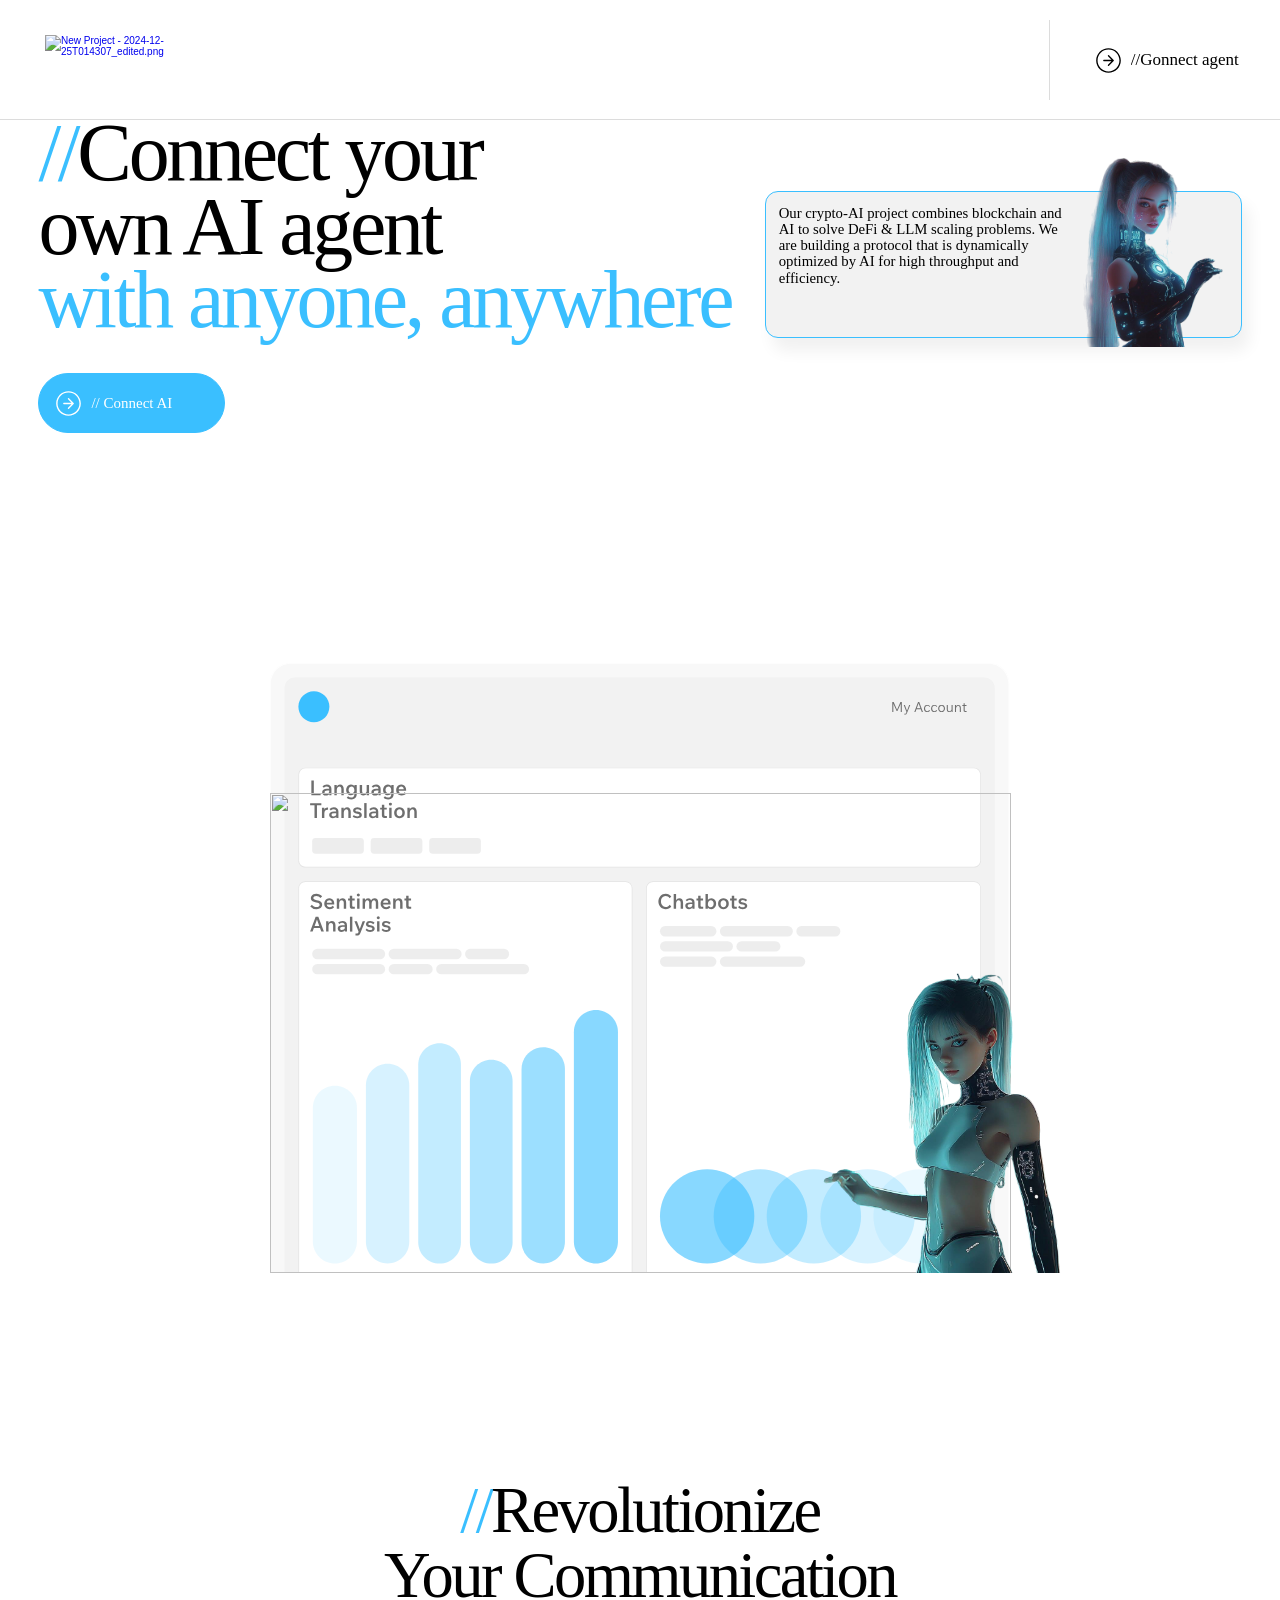
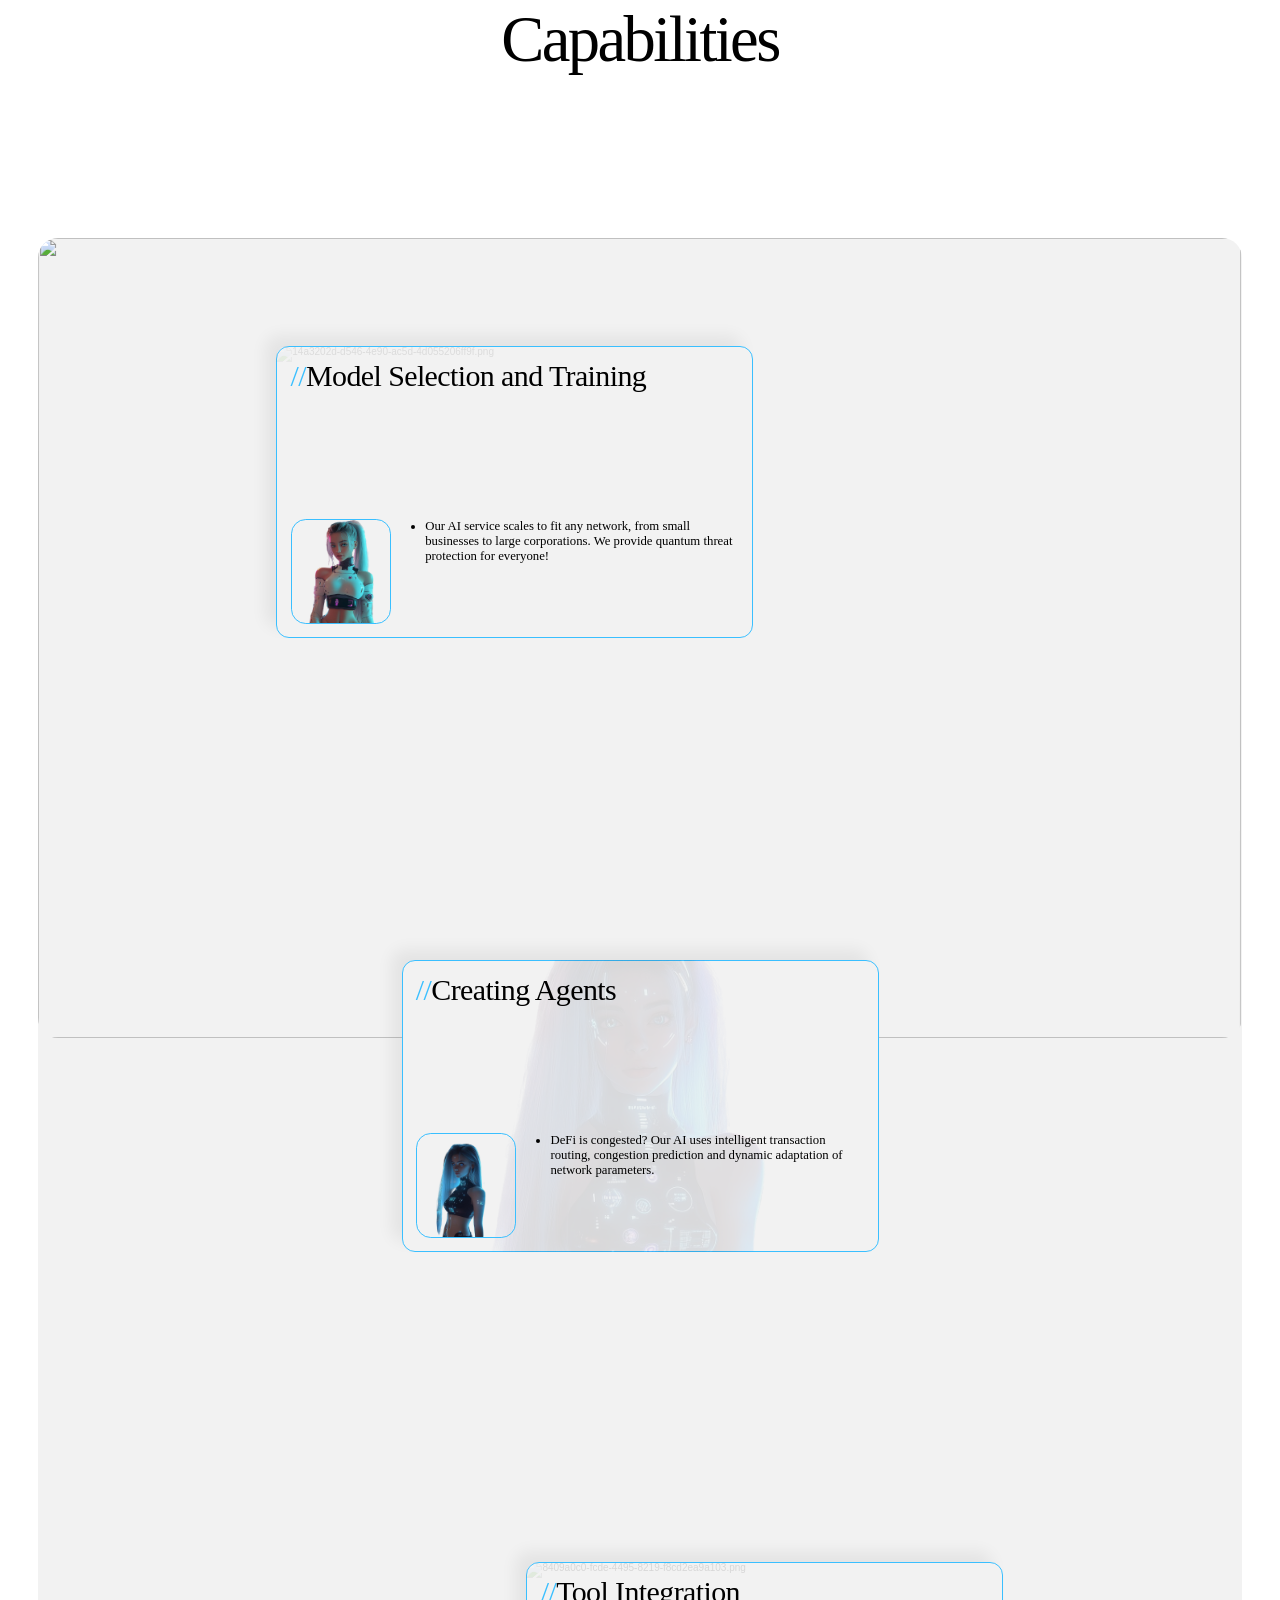
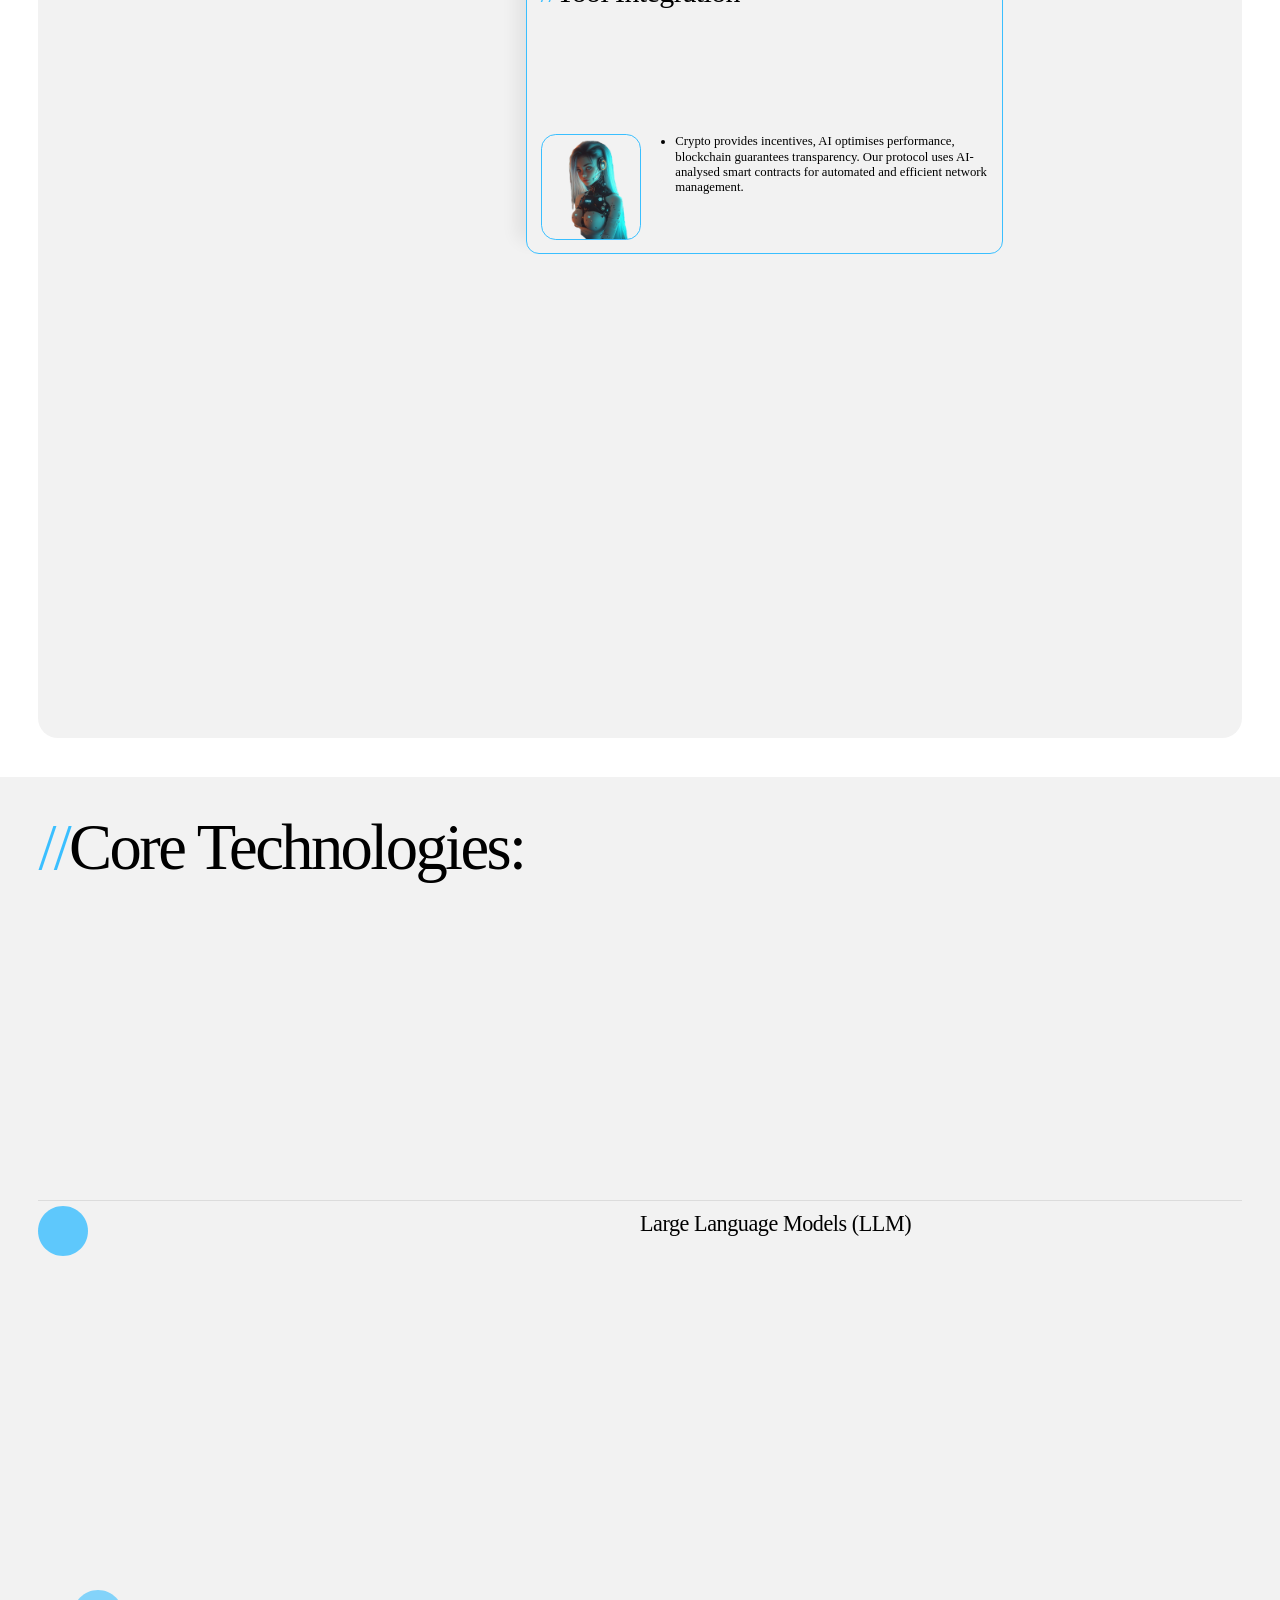
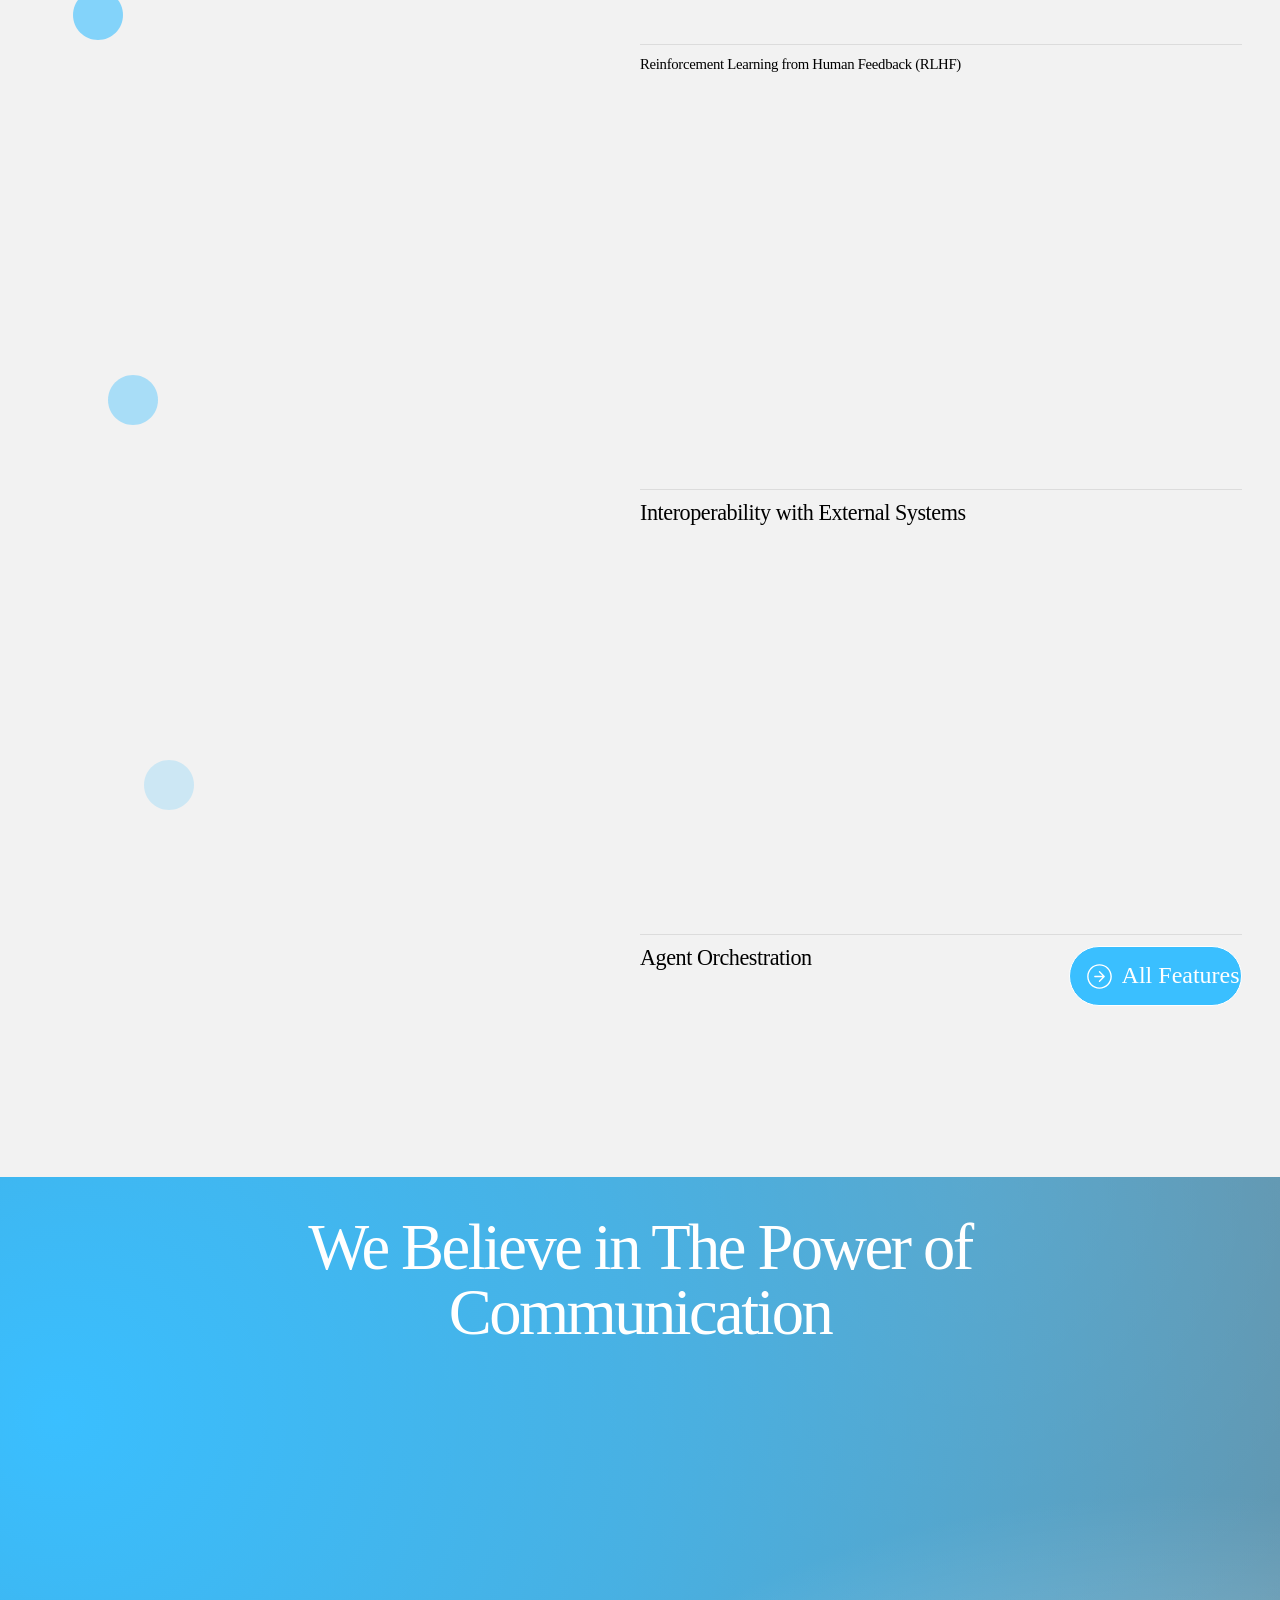
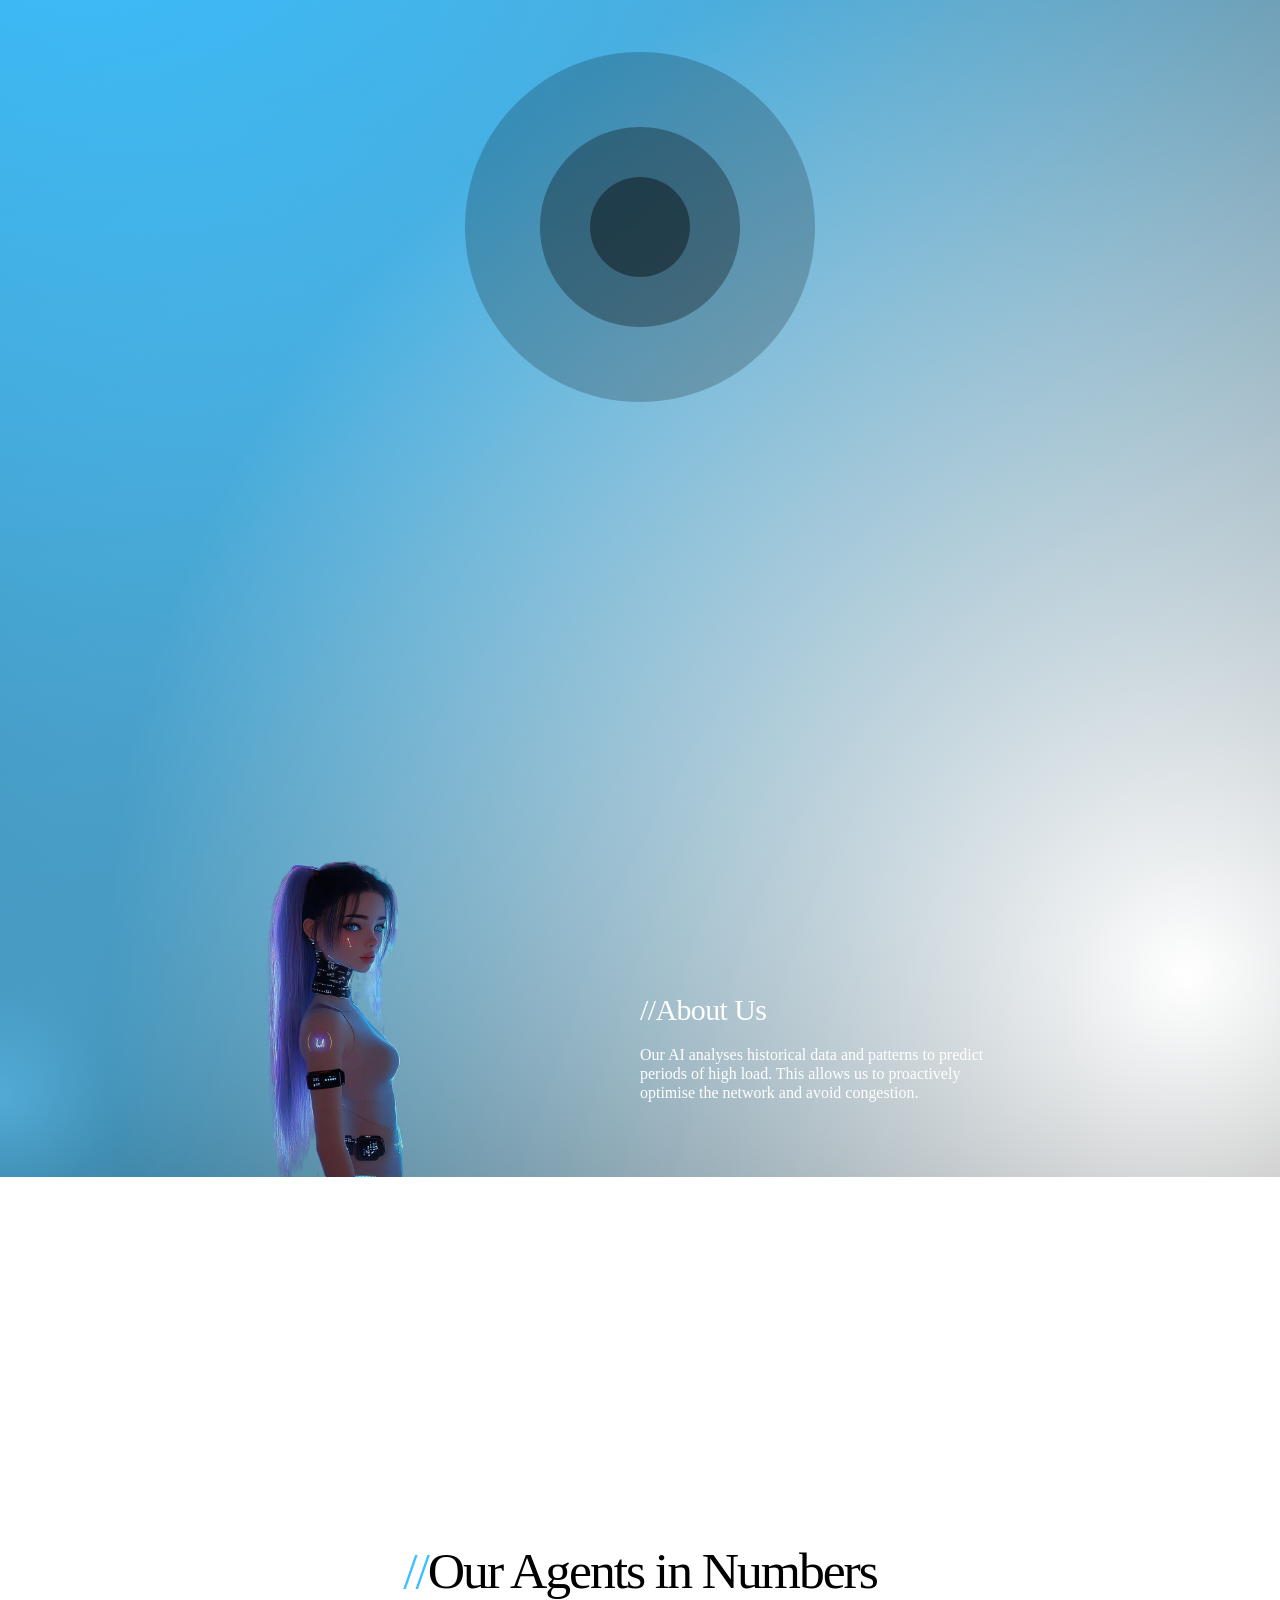
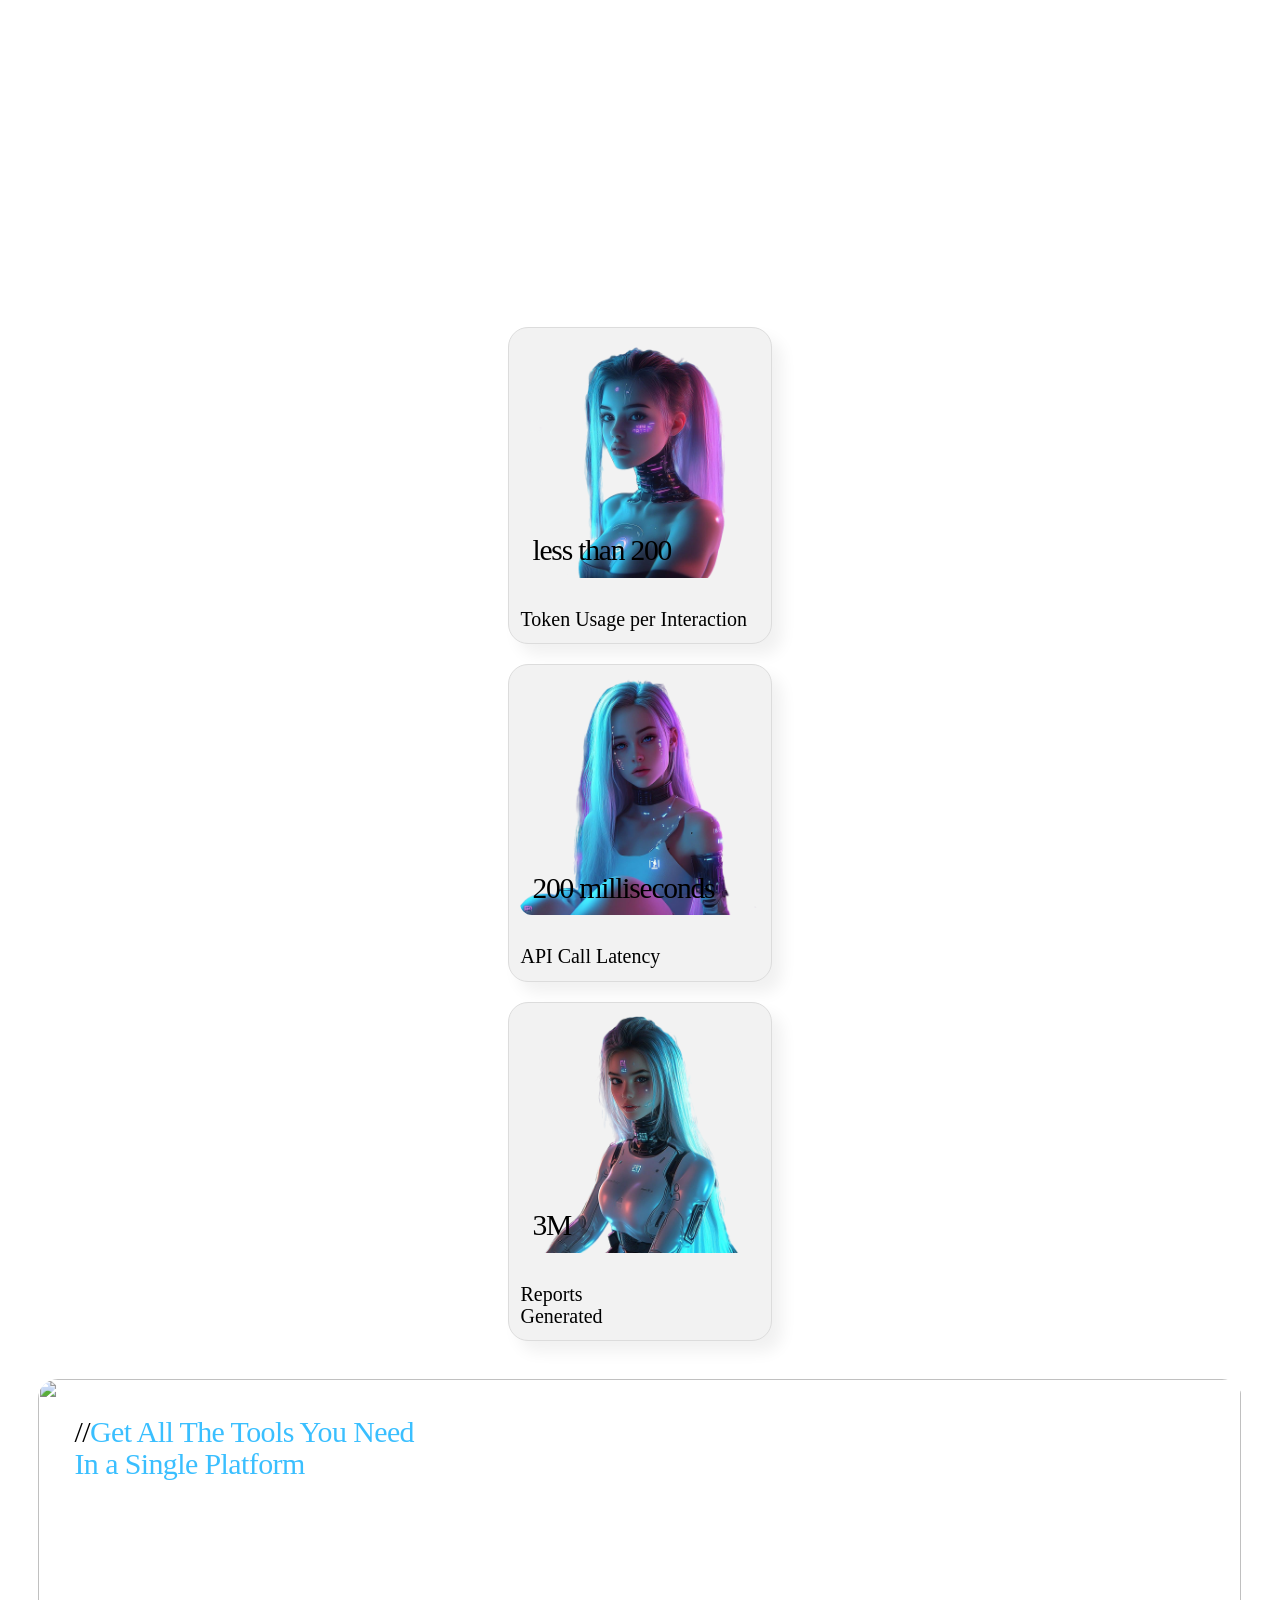
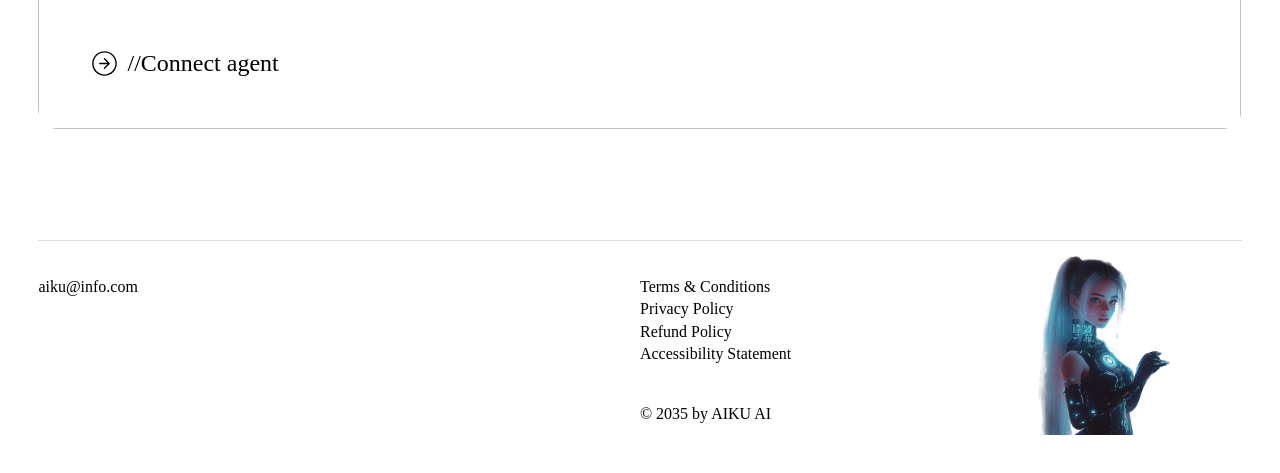
==== commit 347e6302: "29.01.25" ====
--- a/index.html
+++ b/index.html
@@ -19890,7 +19890,7 @@
                                             ><picture
                                               ><img
                                                 fetchpriority="high"
-                                                src="./img/1.jpg"
+                                                src="./img/1.png"
                                                 alt="67f39e7f-460d-4658-ac40-46991c838944.png"
                                                 style="
                                                   object-fit: cover;
@@ -20682,10 +20682,10 @@
                                             ><picture
                                               ><img
                                                 fetchpriority="high"
-                                                src="./img/2.jpg"
+                                                src="./img/2.png"
                                                 alt="a1dd17ca-a0f8-4083-8832-815f531dfcfb_edited.png"
                                                 style="
-                                                  object-fit: cover;
+                                                  object-fit: contain;
                                                   object-position: 50% 50%;
                                                   width: 100%;
                                                 "
@@ -21096,7 +21096,7 @@
                                                 ><picture
                                                   ><img
                                                     fetchpriority="high"
-                                                    src="./img/3.jpg"
+                                                    src="./img/3.png"
                                                     alt="58aaf30c-fe1b-46d1-a37e-0fb0156c6993.jpeg"
                                                     style="
                                                       object-fit: cover;
@@ -21160,7 +21160,7 @@
                                           ><picture
                                             ><img
                                               fetchpriority="high"
-                                              src="./img/4.jpg"
+                                              src="./img/4.png"
                                               alt="8a163603-2d75-4331-8d64-6dd4ebc770a7.png"
                                               style="
                                                 object-fit: cover;
@@ -21221,7 +21221,7 @@
                                                 ><picture
                                                   ><img
                                                     fetchpriority="high"
-                                                    src="./img/5.jpg"
+                                                    src="./img/5.png"
                                                     alt="e5fa73c1-72e4-4943-9f18-65f9bb9de7ed.jpeg"
                                                     style="
                                                       object-fit: cover;
@@ -21346,7 +21346,7 @@
                                                 ><picture
                                                   ><img
                                                     fetchpriority="high"
-                                                    src="./img/7.jpg"
+                                                    src="./img/7.png"
                                                     alt="be6e8199-8411-4e66-a340-87aed9e3869c.jpeg"
                                                     style="
                                                       object-fit: cover;
@@ -21887,10 +21887,10 @@
                                     ><picture
                                       ><img
                                         loading="lazy"
-                                        src="./img/6.jpg"
+                                        src="./img/6.png"
                                         alt="a1dd17ca-a0f8-4083-8832-815f531dfcfb_edited.png"
                                         style="
-                                          object-fit: cover;
+                                          object-fit: contain;
                                           object-position: 53% 40%;
                                         " /></picture
                                   ></wow-image>
@@ -22062,7 +22062,7 @@
                                                   ><picture
                                                     ><img
                                                       loading="lazy"
-                                                      src="./img/8.jpg"
+                                                      src="./img/8.png"
                                                       alt="0334f189-d478-4192-b248-596a745b4ed1.jpeg"
                                                       style="
                                                         object-fit: cover;
@@ -22158,7 +22158,7 @@
                                                   ><picture
                                                     ><img
                                                       loading="lazy"
-                                                      src="./img/9.jpg"
+                                                      src="./img/9.png"
                                                       alt="be6e8199-8411-4e66-a340-87aed9e3869c.jpeg"
                                                       style="
                                                         object-fit: cover;
@@ -22250,7 +22250,7 @@
                                                   ><picture
                                                     ><img
                                                       loading="lazy"
-                                                      src="./img/10.jpg"
+                                                      src="./img/10.png"
                                                       alt="e5fa73c1-72e4-4943-9f18-65f9bb9de7ed.jpeg"
                                                       style="
                                                         object-fit: cover;
@@ -22680,10 +22680,10 @@
                                       ><picture
                                         ><img
                                           loading="lazy"
-                                          src="./img/1.jpg"
+                                          src="./img/1.png"
                                           alt="a1dd17ca-a0f8-4083-8832-815f531dfcfb_edited.png"
                                           style="
-                                            object-fit: cover;
+                                            object-fit: contain;
                                             object-position: 53% 40%;
                                           " /></picture
                                     ></wow-image>
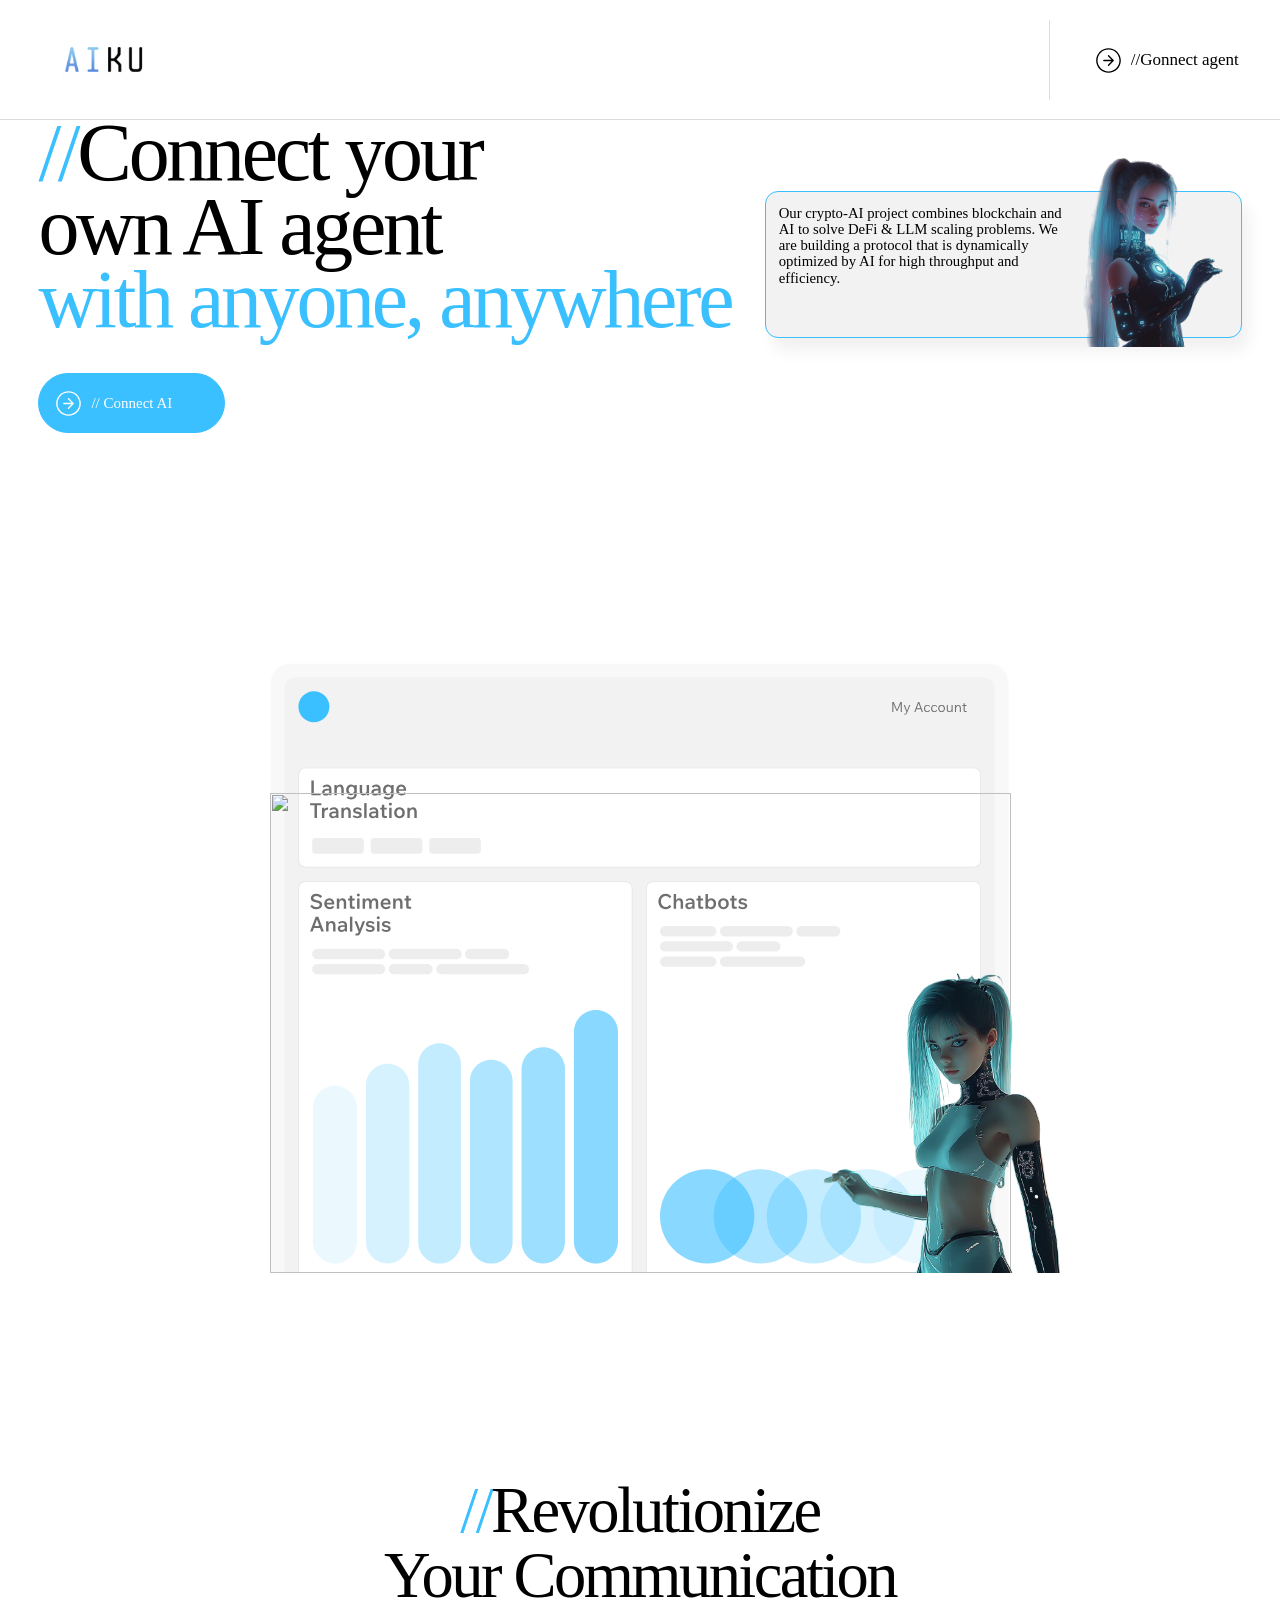
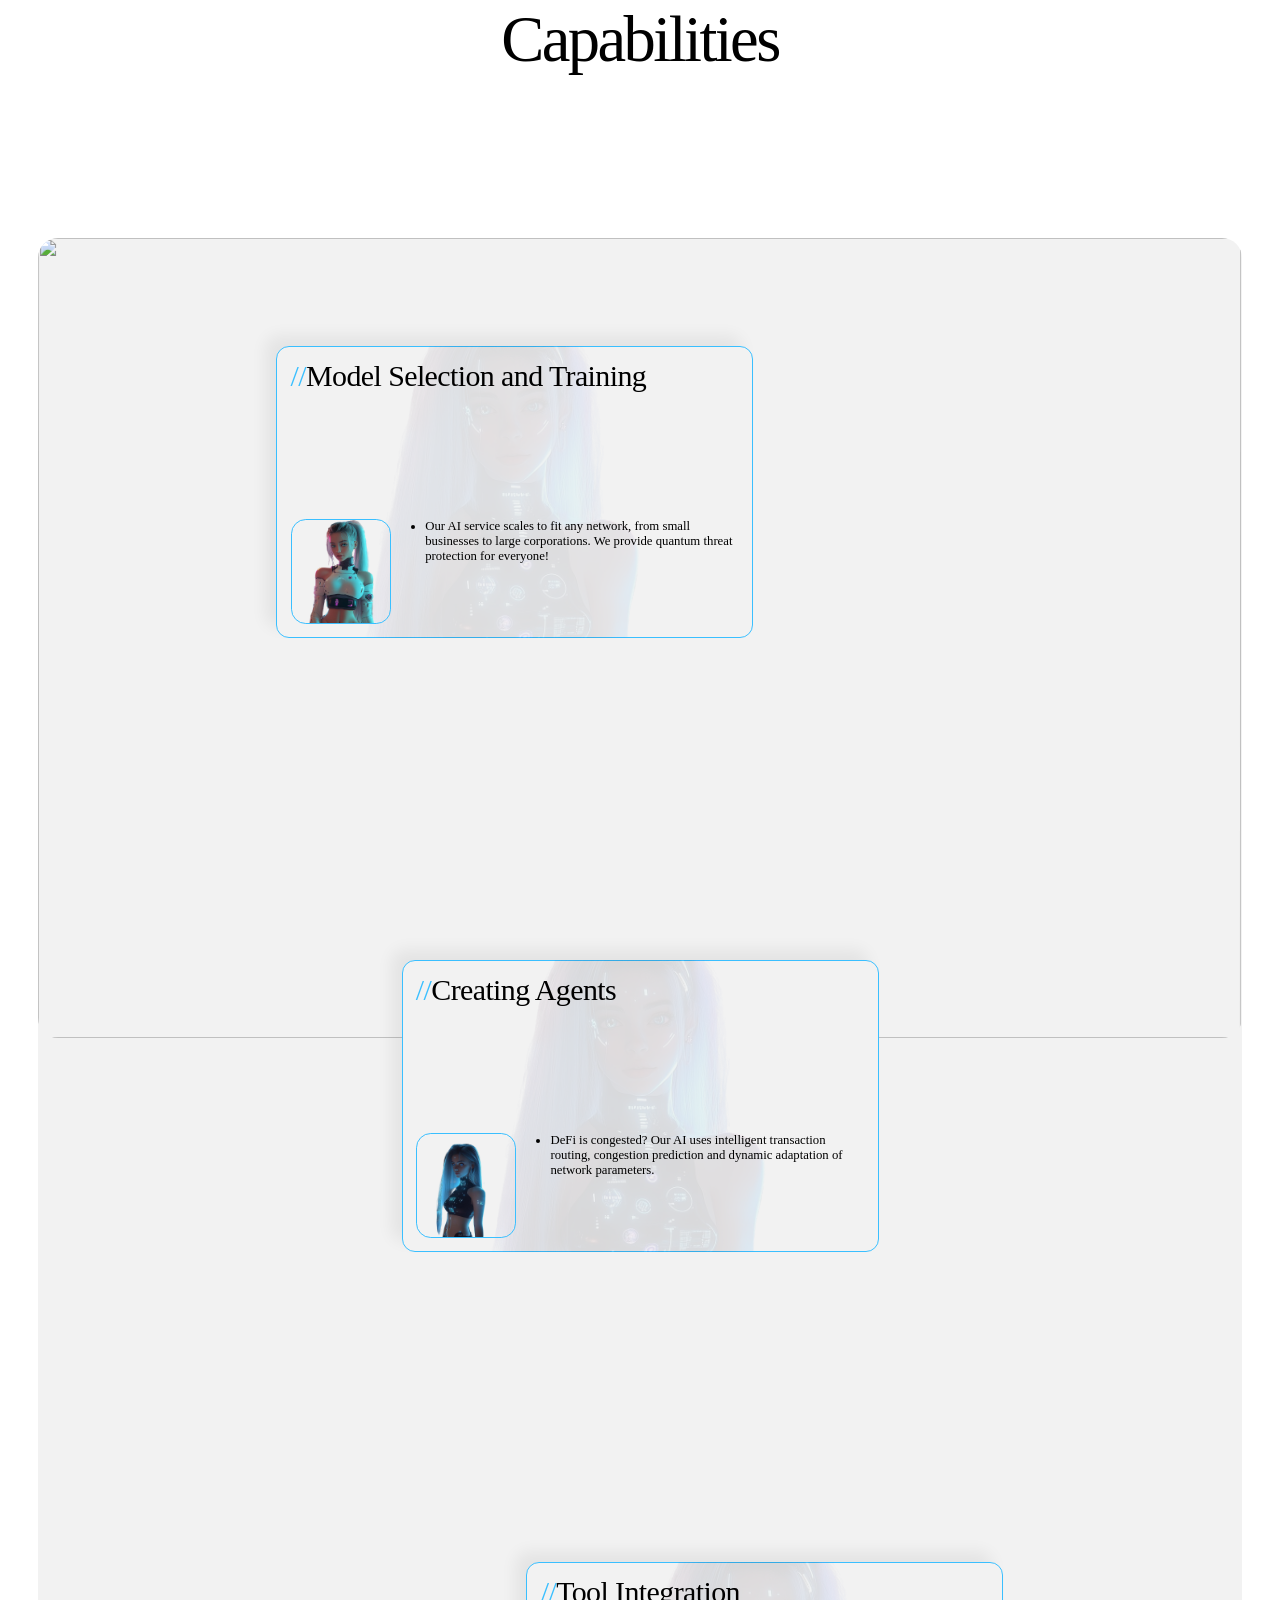
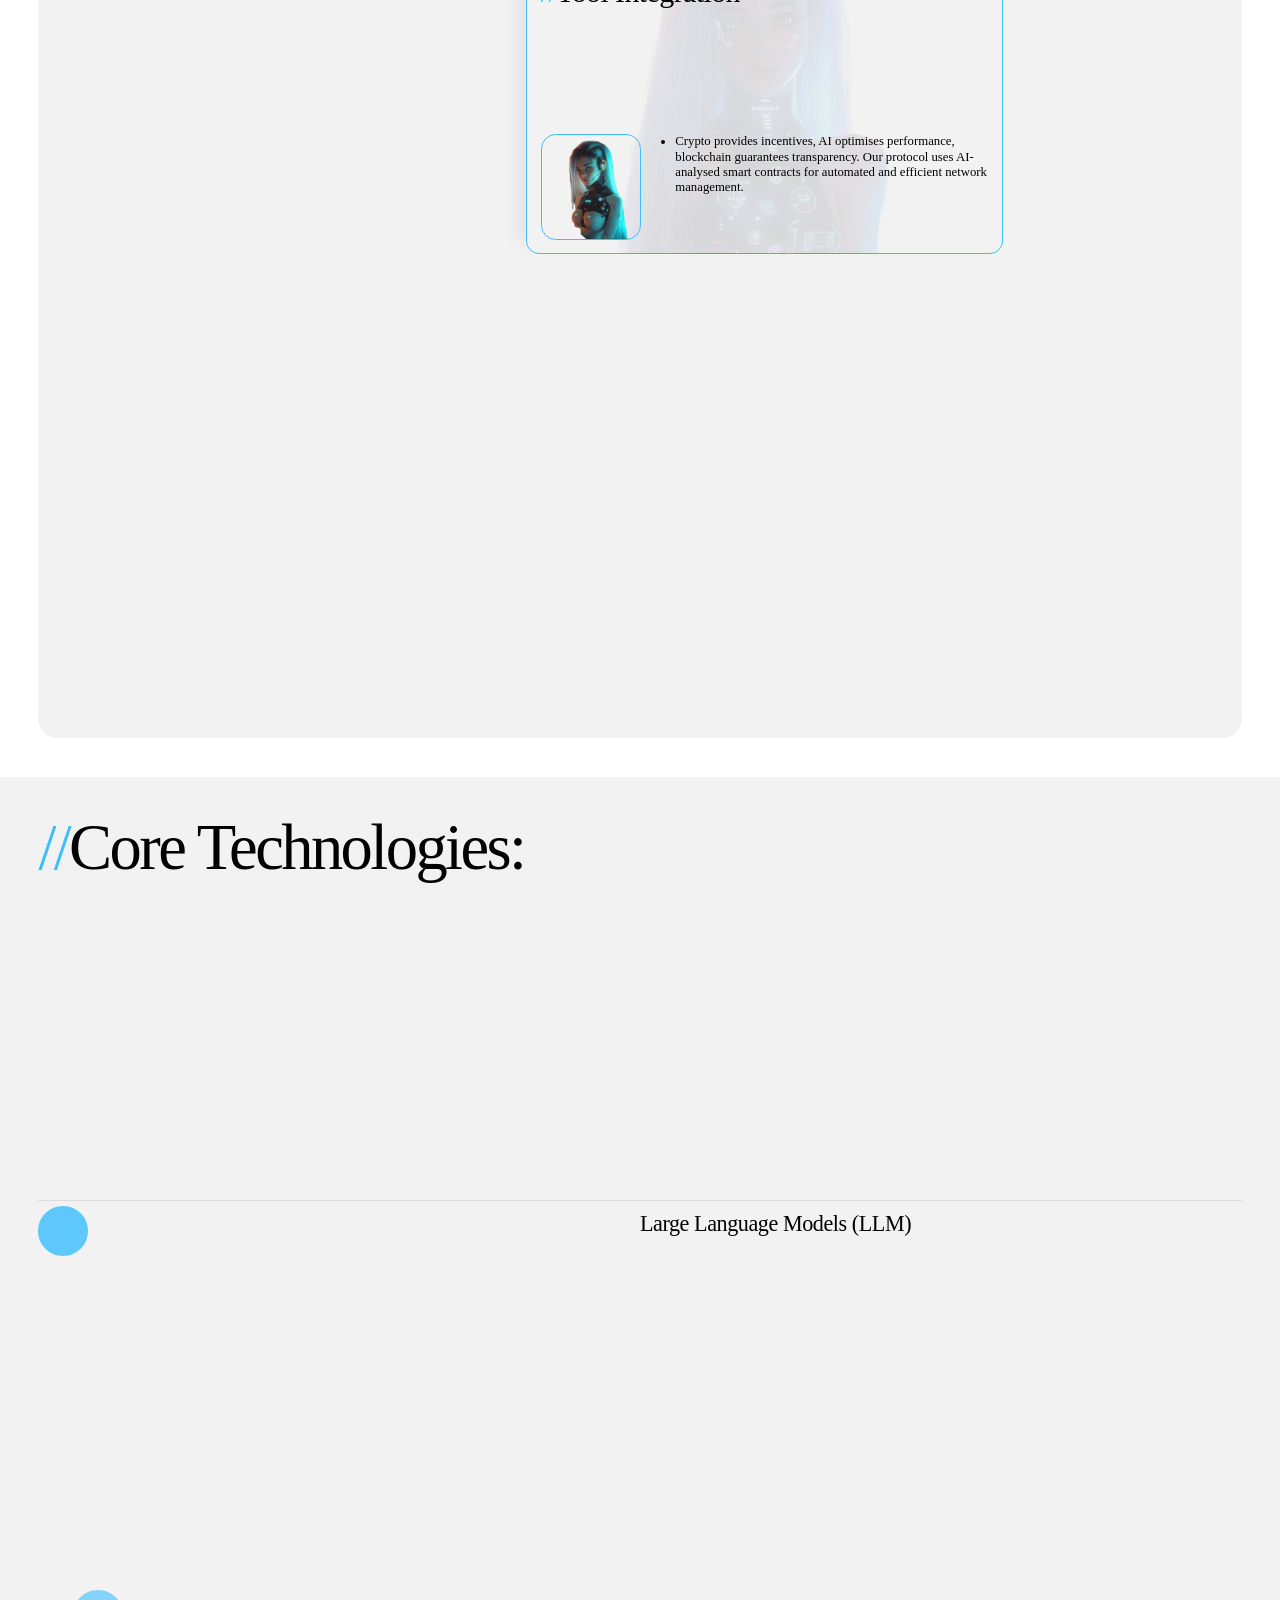
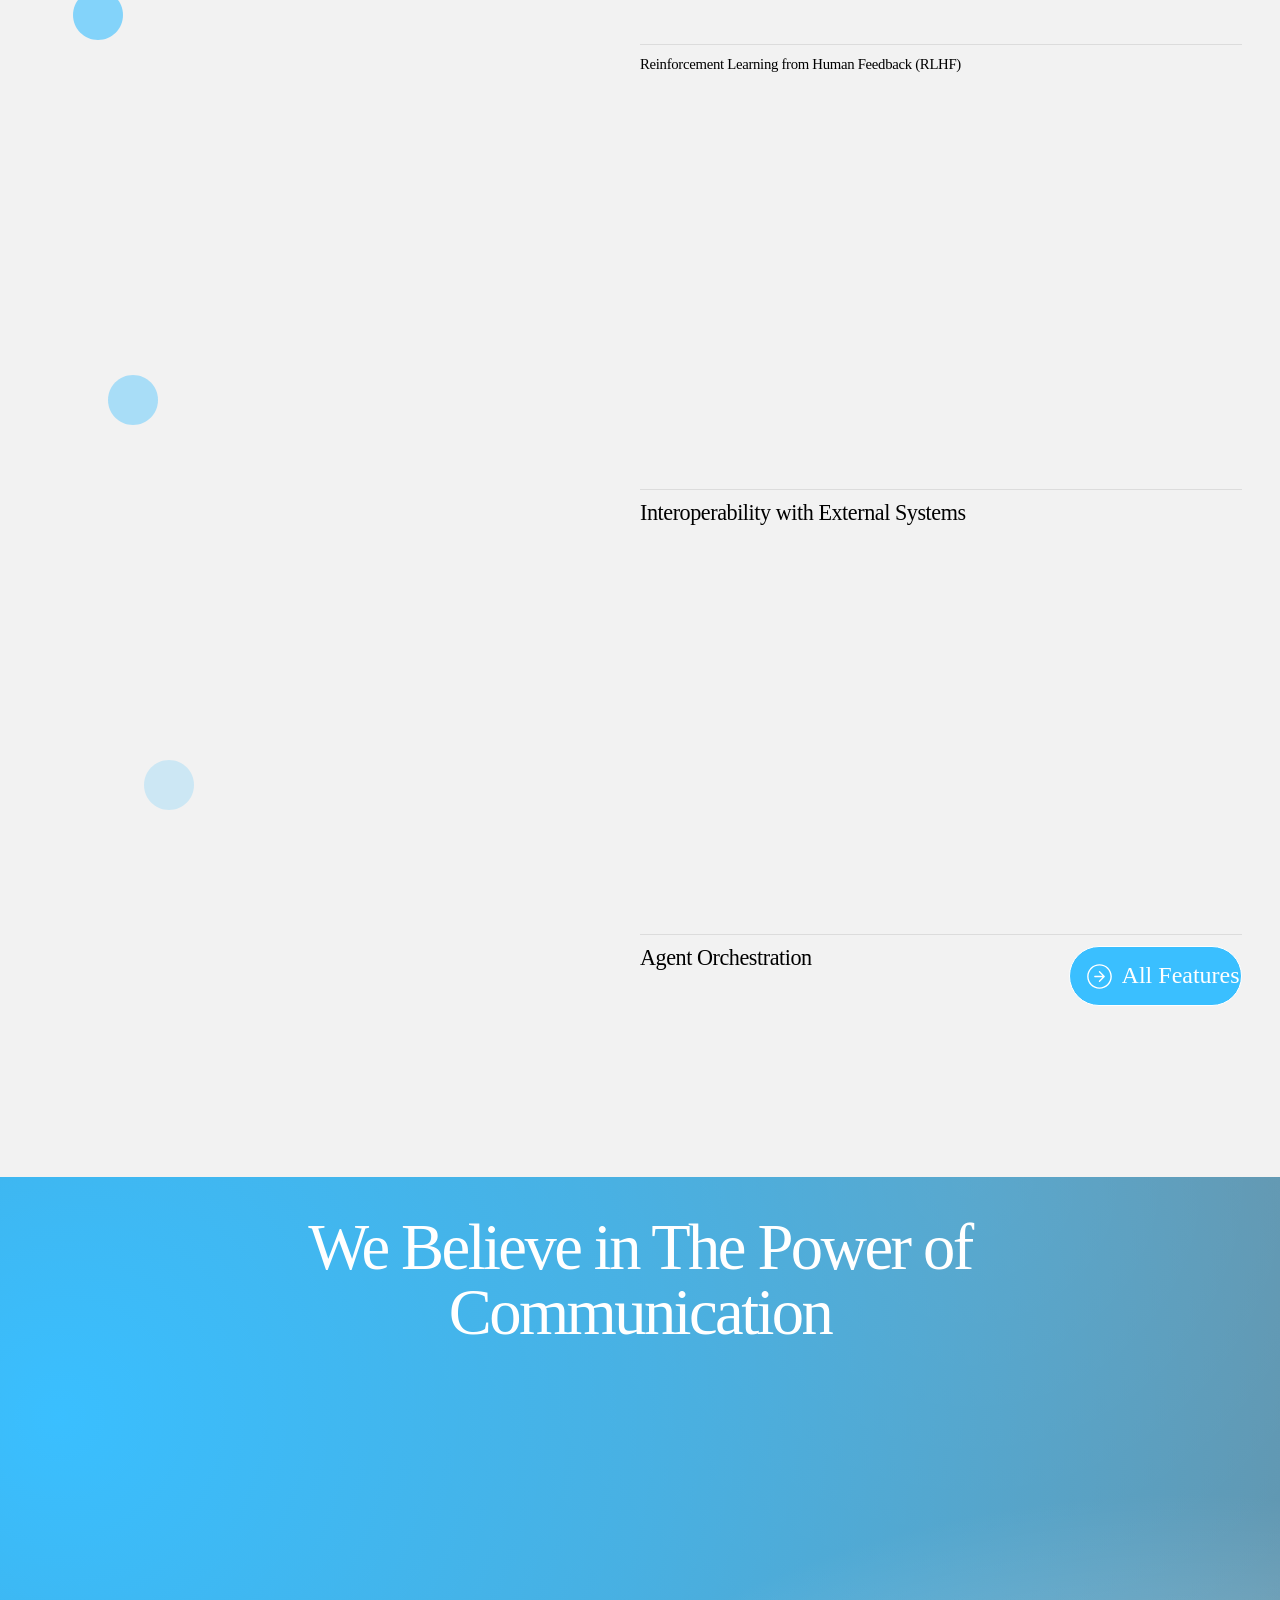
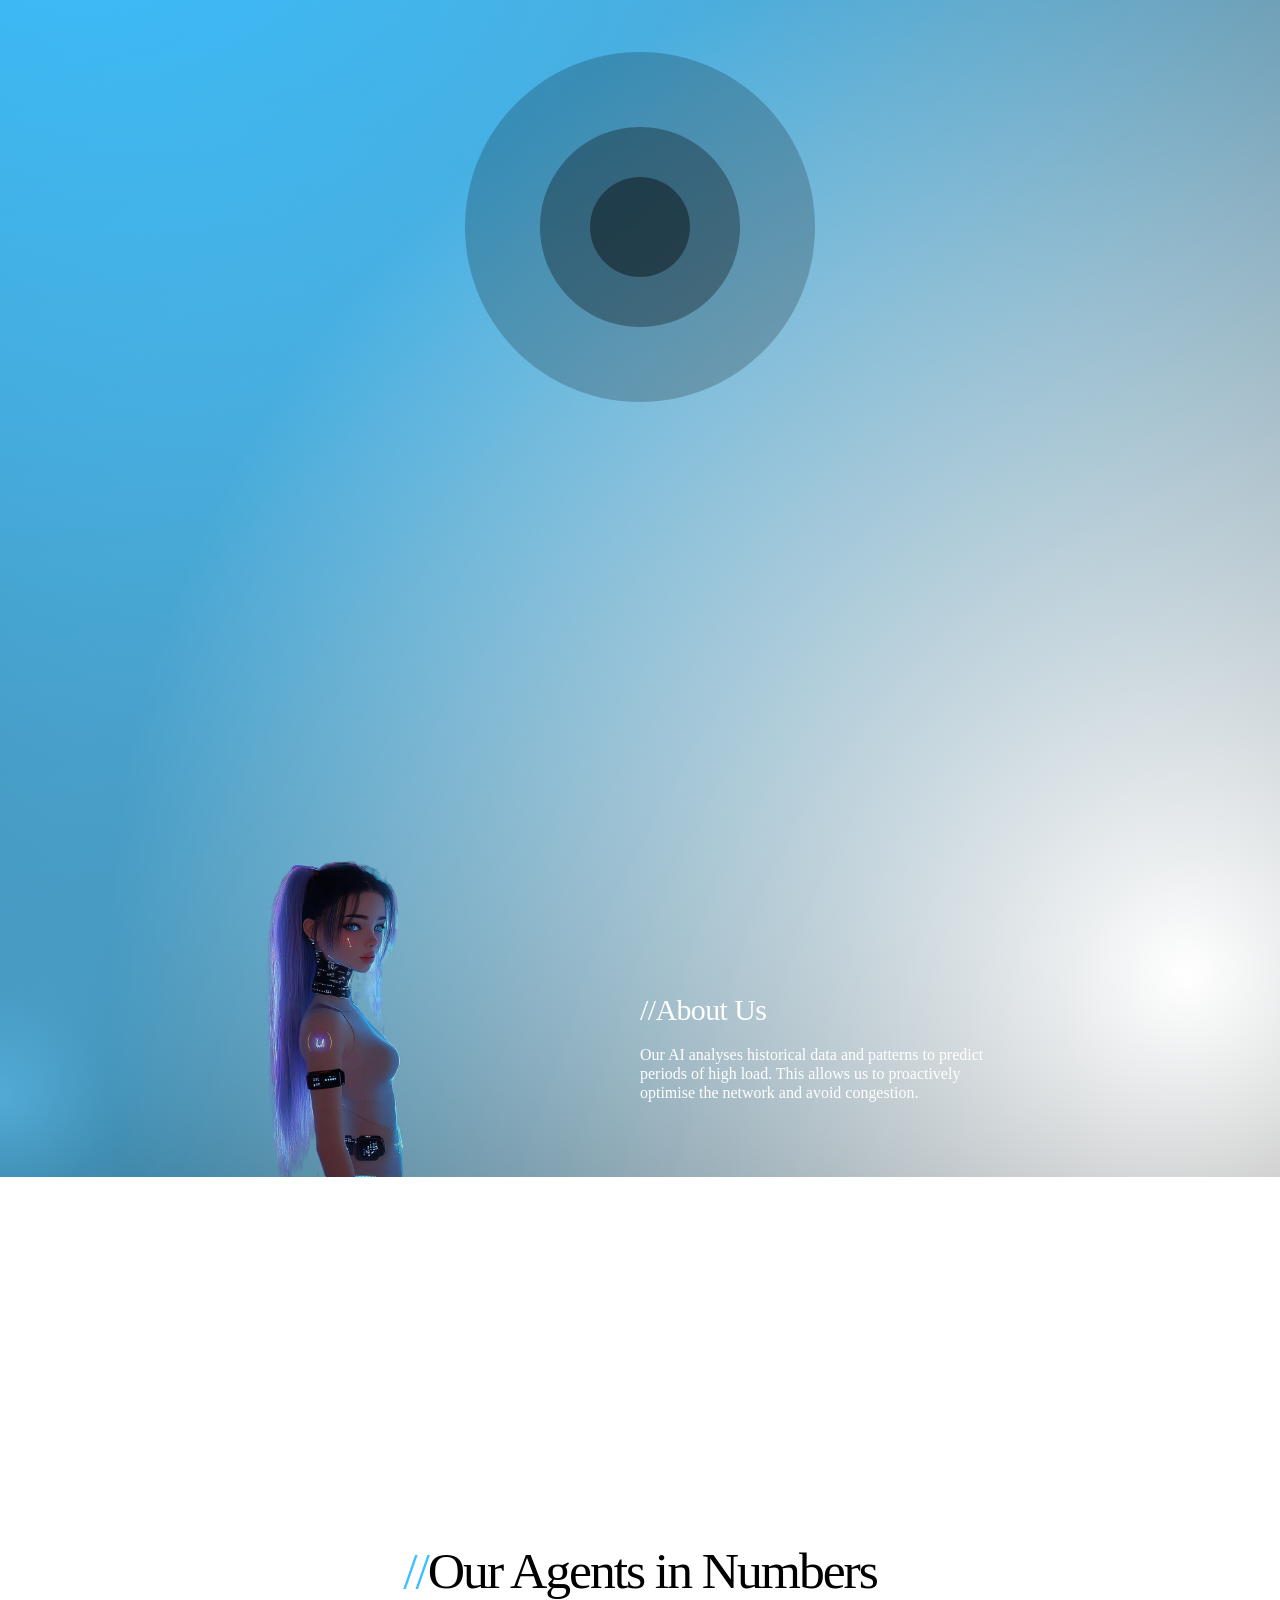
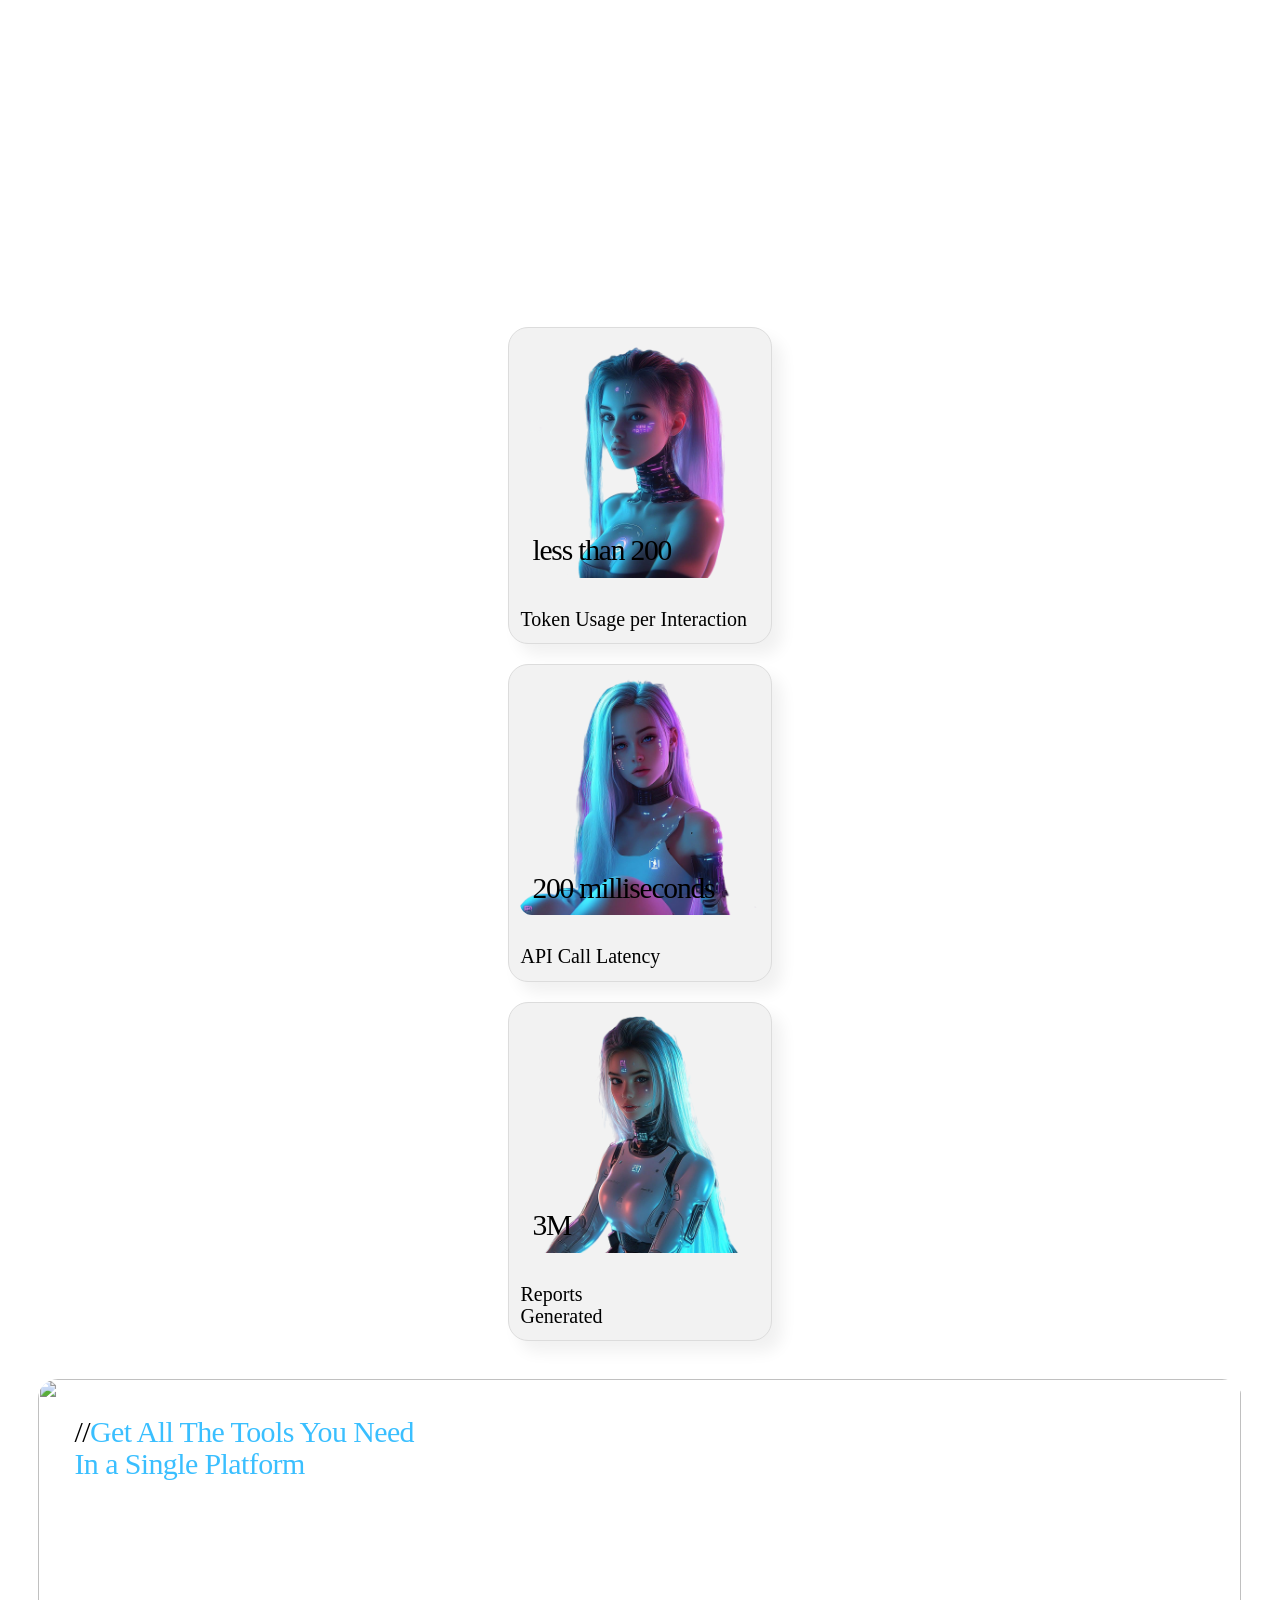
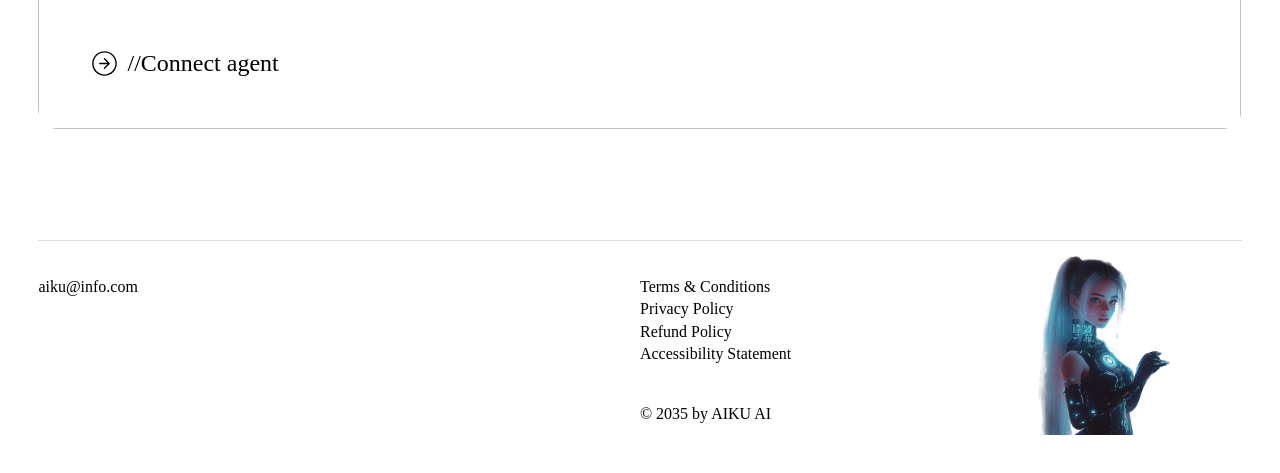
==== commit 0068849c: "29.01.25_2" ====
--- a/index.html
+++ b/index.html
@@ -19716,7 +19716,7 @@
                                       ><picture
                                         ><img
                                           loading="lazy"
-                                          src="https://static.wixstatic.com/media/5f7d99_2349282bfef94f19ad94d007aa37bb10~mv2.png/v1/fill/w_75,h_31,al_c,q_85,usm_0.66_1.00_0.01,enc_avif,quality_auto/New%20Project%20-%202024-12-25T014307_edited.png"
+                                          src="./img/logo.png"
                                           alt="New Project - 2024-12-25T014307_edited.png"
                                           style="
                                             object-fit: cover;
@@ -21035,7 +21035,7 @@
                                           ><picture
                                             ><img
                                               fetchpriority="high"
-                                              src="https://static.wixstatic.com/media/5f7d99_0e9e39ce45bd4acabf1c088bd4758373~mv2.png/v1/fill/w_49,h_28,al_c,q_85,usm_0.66_1.00_0.01,blur_2,enc_avif,quality_auto/14a3202d-d546-4e90-ac5d-4d055206ff9f.png"
+                                              src="./img/4.png"
                                               alt="14a3202d-d546-4e90-ac5d-4d055206ff9f.png"
                                               style="
                                                 object-fit: cover;
@@ -21285,7 +21285,7 @@
                                           ><picture
                                             ><img
                                               fetchpriority="high"
-                                              src="https://static.wixstatic.com/media/5f7d99_f9dedea2e3974f8fa98456f5023b3f53~mv2.png/v1/fill/w_49,h_28,al_c,q_85,usm_0.66_1.00_0.01,blur_2,enc_avif,quality_auto/8409a0c0-fcde-4495-8219-f8cd2ea9a103.png"
+                                              src="./img/4.png"
                                               alt="8409a0c0-fcde-4495-8219-f8cd2ea9a103.png"
                                               style="
                                                 object-fit: cover;
